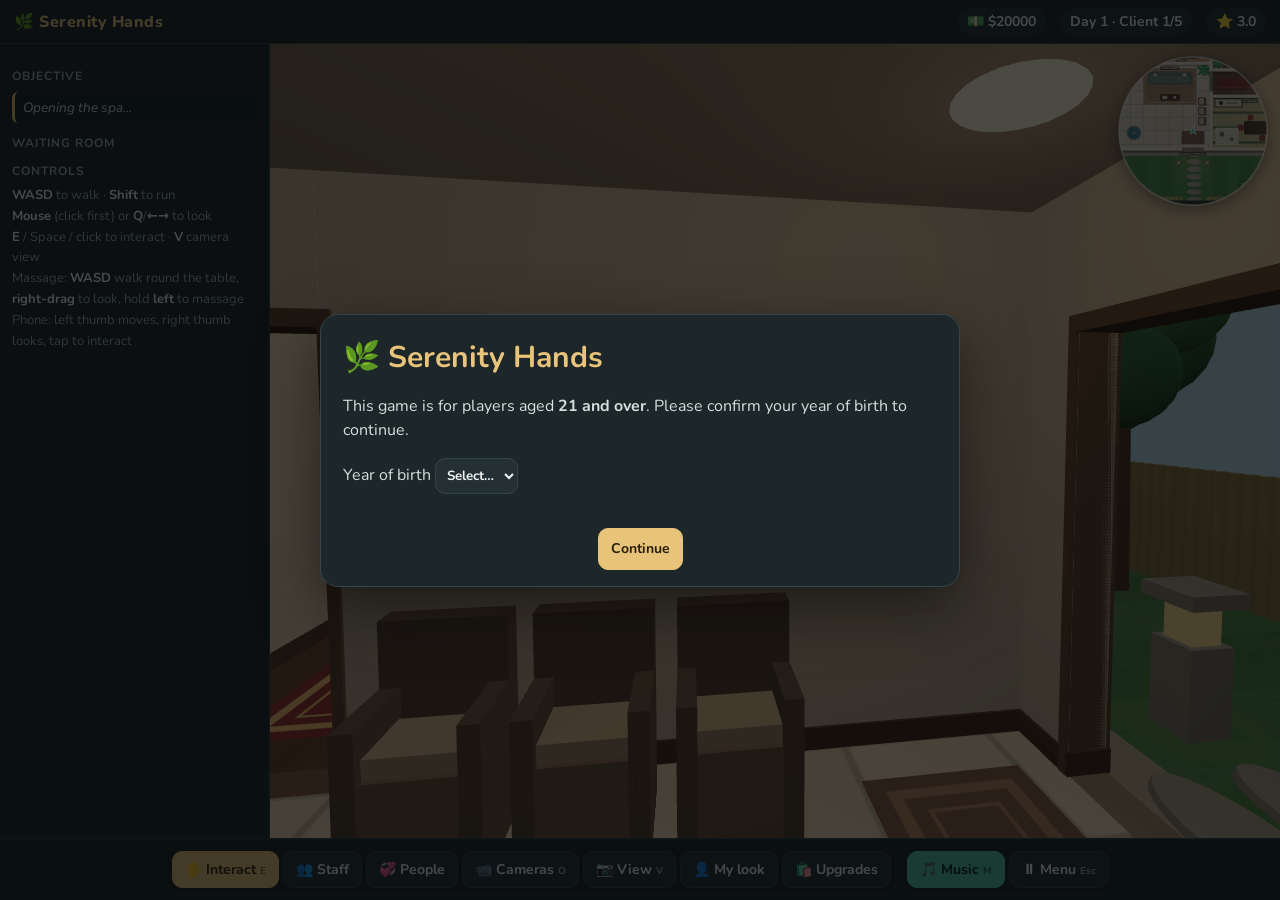
==== index.html @ 294f9d0b "Realistic heights in cm, identities and a realistic randomizer; game people use exact heights, makeu" ====
<!doctype html>
<html lang="en">
<head>
<meta charset="utf-8">
<meta name="viewport" content="width=device-width, initial-scale=1, maximum-scale=1, user-scalable=no">
<title>Serenity Hands</title>
<link rel="preconnect" href="https://fonts.googleapis.com">
<link href="https://fonts.googleapis.com/css2?family=Nunito:wght@400;600;800&display=swap" rel="stylesheet">
<style>
:root{
  color-scheme:dark;
  --bg:#141a1c; --panel:#1d2629; --panel2:#243034; --line:#33444a;
  --text:#eef3f1; --muted:#9fb2ae; --gold:#e8c37a; --teal:#4fc1a6;
  --pink:#f08bb0; --red:#e86a5f; --green:#6fd08c;
}
*{box-sizing:border-box;-webkit-tap-highlight-color:transparent}
html,body{margin:0;height:100%;background:var(--bg);color:var(--text);
  font-family:Nunito,system-ui,-apple-system,Segoe UI,Roboto,sans-serif;overflow:hidden;user-select:none;-webkit-user-select:none}
#app{display:flex;flex-direction:column;height:100%;height:100dvh}
#topbar{display:flex;align-items:center;gap:14px;padding:8px 14px;background:var(--panel);border-bottom:1px solid var(--line);flex-wrap:wrap}
.brand{font-weight:800;color:var(--gold);letter-spacing:.5px;margin-right:auto}
.stat{background:var(--panel2);padding:4px 10px;border-radius:999px;font-weight:700;font-size:14px;white-space:nowrap}
#timeWrap{display:flex;align-items:center;gap:8px;min-width:200px}
#timeBar{flex:1;height:8px;background:#0e1314;border-radius:6px;overflow:hidden;min-width:100px}
#timeFill{height:100%;width:0;background:linear-gradient(90deg,var(--teal),var(--gold));transition:width .2s}
#timeFill.over{background:var(--red)}
#main{flex:1;display:flex;min-height:0}
#side{width:270px;flex-shrink:0;background:var(--panel);border-right:1px solid var(--line);padding:12px;overflow-y:auto}
#portrait{width:100%;max-width:200px;aspect-ratio:1;display:block;margin:0 auto 8px;border-radius:16px;border:2px solid var(--line);background:#222}
.cname{font-size:20px;font-weight:800;text-align:center}
.pron{font-size:13px;color:var(--muted);font-weight:600}
.tags{display:flex;gap:6px;justify-content:center;flex-wrap:wrap;margin:6px 0}
.tag{font-size:12px;padding:2px 8px;border-radius:999px;background:var(--panel2);border:1px solid var(--line)}
.req{font-style:italic;color:#d6e2df;font-size:13.5px;background:#18201f;border-left:3px solid var(--gold);padding:6px 8px;border-radius:6px;margin:8px 0}
h4{margin:12px 0 6px;font-size:12px;letter-spacing:1px;text-transform:uppercase;color:var(--muted)}
.meter{margin:6px 0}
.meter .lbl{display:flex;justify-content:space-between;font-size:13px;font-weight:700}
.bar{height:10px;background:#0e1314;border-radius:6px;overflow:hidden;margin-top:3px}
.bar>div{height:100%;width:0;transition:width .15s}
#relaxFill{background:linear-gradient(90deg,#3aa58a,var(--green))}
#comfortFill{background:linear-gradient(90deg,#c0607f,var(--pink))}
.fz{display:flex;align-items:center;gap:6px;font-size:12.5px;margin:3px 0}
.fz span{width:96px}
.fz .bar{flex:1;margin:0;height:7px}
.fz .bar>div{background:linear-gradient(90deg,var(--red),var(--gold),var(--green))}
.know{font-size:13px;margin:3px 0;display:flex;justify-content:space-between;gap:6px}
.know b{color:var(--gold)}
.know .unk{color:#6e807c}
#stage{flex:1;position:relative;display:flex;align-items:center;justify-content:center;min-width:0;min-height:0;overflow:hidden;background:#0d1112}
#game{display:block;touch-action:none;cursor:none;border-radius:6px}
#toast{position:absolute;left:50%;top:14px;transform:translateX(-50%);background:rgba(15,20,22,.92);border:1px solid var(--line);
  padding:8px 16px;border-radius:18px;font-weight:700;font-size:14px;opacity:0;transition:opacity .25s;pointer-events:none;max-width:92%;text-align:center;z-index:30}
#toast.show{opacity:1}
#toolbar{display:flex;align-items:center;gap:8px;padding:8px 10px;background:var(--panel);border-top:1px solid var(--line);flex-wrap:wrap;justify-content:center}
.grp{display:flex;gap:4px;align-items:center;background:#18201f;padding:4px;border-radius:12px}
.grp .gl{font-size:11px;color:var(--muted);padding:0 6px;text-transform:uppercase;letter-spacing:1px}
button{font-family:inherit;font-weight:700;font-size:14px;color:var(--text);background:var(--panel2);border:1px solid var(--line);
  padding:8px 12px;border-radius:10px;cursor:pointer;transition:background .15s,transform .05s;white-space:nowrap}
button:hover{background:#2e3d42}
button:active{transform:translateY(1px)}
button.on{background:var(--teal);color:#0d1a17;border-color:var(--teal)}
button:disabled{opacity:.4;cursor:not-allowed}
button.primary{background:var(--gold);color:#2a1f08;border-color:var(--gold)}
button.primary:hover{background:#f3d396}
button.danger{background:#5a2a2a;border-color:#7a3a3a}
kbd{font-size:10px;opacity:.6;margin-left:4px;font-family:inherit}
select{font-family:inherit;font-weight:700;background:var(--panel2);color:var(--text);border:1px solid var(--line);border-radius:10px;padding:7px}
#overlay{position:fixed;inset:0;background:rgba(5,8,9,.72);display:none;align-items:center;justify-content:center;z-index:50;padding:16px}
#overlay.show{display:flex}
.modal{background:var(--panel);border:1px solid var(--line);border-radius:18px;padding:22px 22px 0;max-width:640px;width:100%;max-height:92vh;max-height:92dvh;overflow-y:auto;overscroll-behavior:contain;-webkit-overflow-scrolling:touch;box-shadow:0 20px 60px rgba(0,0,0,.5)}
.modal .btns{position:sticky;bottom:0;background:linear-gradient(transparent,var(--panel) 14px);padding:18px 0 16px;margin-top:6px;z-index:2}
.modal h1{margin:0 0 6px;color:var(--gold);font-size:30px}
.modal h2{margin:0 0 10px;color:var(--gold)}
.modal p{color:#d3dfdc;line-height:1.5}
.btns{display:flex;gap:10px;flex-wrap:wrap;margin-top:16px;justify-content:center}
.btns button{min-height:42px}
.intro{display:flex;gap:16px;align-items:center;flex-wrap:wrap}
.intro canvas{width:150px;height:150px;border-radius:14px;border:2px solid var(--line)}
.stars{font-size:34px;color:var(--gold);letter-spacing:2px;text-align:center}
.rows{margin:10px 0}
.row{display:flex;justify-content:space-between;padding:5px 0;border-bottom:1px dashed var(--line)}
.row.total{font-weight:800;font-size:18px;border:none;color:var(--gold)}
.shop{display:grid;grid-template-columns:repeat(auto-fill,minmax(250px,1fr));gap:10px;margin-top:10px}
.item{background:var(--panel2);border:1px solid var(--line);border-radius:12px;padding:10px;display:flex;flex-direction:column;gap:6px}
.item .t{font-weight:800}
.item .d{font-size:13px;color:var(--muted);flex:1}
.help li{margin:4px 0;color:#d3dfdc}
.stw{white-space:nowrap}.st{color:#4a5a5e}.st.full{color:var(--gold)}
.st.half{background:linear-gradient(90deg,var(--gold) 50%,#4a5a5e 50%);-webkit-background-clip:text;background-clip:text;color:transparent}
body.world .sessOnly,body.world #sessPanel,body.world #timeWrap{display:none!important}
body:not(.world) #worldPanel,body:not(.world) #worldTools{display:none!important}
.ctl{font-size:13px;color:var(--muted);line-height:1.6}.ctl b{color:var(--text)}
.qi{display:flex;align-items:center;gap:8px;font-size:13px;margin:5px 0}
.qi .dot{width:10px;height:10px;border-radius:50%;flex-shrink:0}
.qi .bar{flex:1;height:6px;margin:0}.qi .bar>div{background:linear-gradient(90deg,var(--red),var(--gold),var(--green))}
#fade{position:fixed;inset:0;background:#000;opacity:0;pointer-events:none;transition:opacity .35s;z-index:40}
#fade.on{opacity:1}
#w3d{position:absolute;inset:0;display:none;touch-action:none;cursor:crosshair}
body.world.fp3d #w3d{display:block} body.world.fp3d #game{display:none}
#hud3d{position:absolute;inset:0;pointer-events:none;display:none} body.world.fp3d #hud3d{display:block}
#prompt3d{position:absolute;left:50%;bottom:14%;transform:translateX(-50%);background:rgba(12,16,18,.86);border:1.5px solid var(--gold);padding:9px 18px;border-radius:22px;font-weight:800;font-size:15px;max-width:90%;text-align:center}
.k{background:var(--gold);color:#2a1f08;border-radius:6px;padding:1px 7px;font-size:12px;opacity:1;margin:0 4px 0 0}
#cross{position:absolute;left:50%;top:50%;width:6px;height:6px;margin:-3px;border-radius:50%;background:rgba(255,255,255,.85);box-shadow:0 0 0 1.5px rgba(0,0,0,.45)}
#minimap{position:absolute;right:12px;top:12px;width:150px;height:150px;border-radius:50%;box-shadow:0 4px 16px rgba(0,0,0,.4)}
#lookHint{position:absolute;left:50%;bottom:4%;transform:translateX(-50%);background:rgba(12,16,18,.75);padding:6px 14px;border-radius:999px;font-size:13px;white-space:nowrap}
#joy{position:absolute;width:110px;height:110px;border-radius:50%;background:rgba(255,255,255,.12);border:2px solid rgba(255,255,255,.35)}
#joyKnob{position:absolute;left:33px;top:33px;width:40px;height:40px;border-radius:50%;background:rgba(255,255,255,.6)}
.fbar{height:8px;border-radius:6px;background:linear-gradient(90deg,var(--red),#6b6b6b 50%,var(--green));position:relative;margin-top:6px}
#feelMark{position:absolute;top:-4px;width:5px;height:16px;background:#fff;border-radius:3px;left:50%;margin-left:-2px;transition:left .2s;box-shadow:0 0 0 1px rgba(0,0,0,.4)}
#feelTxt{font-size:13px;line-height:1.4;min-height:36px}
@media (max-width:820px){#minimap{width:104px;height:104px}#lookHint{display:none}}
#camsUI{position:absolute;inset:0;z-index:5}
#camTop{position:absolute;left:0;right:0;top:0;height:44px;display:flex;align-items:center;gap:10px;padding:0 10px;background:#0b0f10;border-bottom:1px solid var(--line)}
#camTop b{color:var(--gold);white-space:nowrap}
#camStatus{position:absolute;left:0;right:0;bottom:0;height:46px;background:#0b0f10;border-top:1px solid var(--line);padding:5px 10px;font-size:12px;line-height:1.35;color:#cfe0dc;overflow:auto}
.camTile{position:absolute;border:1px solid rgba(255,255,255,.18);border-radius:4px;cursor:zoom-in;overflow:hidden}
.camLbl{position:absolute;left:6px;top:5px;font:700 11px/1 monospace;color:#fff;background:rgba(0,0,0,.55);padding:3px 6px;border-radius:4px;letter-spacing:.5px}
.camLbl::first-letter{color:#ff4d4d}
.camInc{position:absolute;left:6px;right:6px;bottom:6px;display:flex;flex-direction:column;gap:4px}
.incident{background:rgba(90,24,24,.9);border:1px solid #c44;border-radius:8px;padding:6px 8px;font-size:12.5px;cursor:default}
.incBtns{display:flex;gap:5px;margin-top:5px;flex-wrap:wrap}.incBtns button{padding:5px 9px;font-size:12px}
body.cams #hud3d{display:none!important}
#evStat:empty{display:none}
#dlg{position:absolute;left:50%;bottom:14px;transform:translateX(-50%);width:min(780px,94%);background:rgba(14,16,24,.92);border:1.5px solid #ff8fb8;border-radius:16px;padding:12px 16px 14px;z-index:7;box-shadow:0 10px 30px rgba(0,0,0,.45)}
#dlg .dn{font-weight:800;color:#ff8fb8;font-size:13px;letter-spacing:.5px}
#dlg .dt{font-size:16px;line-height:1.45;margin:4px 0 10px;color:#f4f0f6}
#dlg .dc{display:flex;flex-wrap:wrap;gap:8px}#dlg .dc button{flex:1 1 220px;text-align:left;white-space:normal;min-height:42px}
body.cams #dlg{display:none}
@media (max-width:820px){#dlg{bottom:8px;padding:9px 11px 10px}#dlg .dt{font-size:14px;margin:3px 0 7px}#dlg .dc button{flex:1 1 100%;font-size:13px;padding:7px 9px}}
#bDefend{display:none}body.robbery #bDefend{display:inline-block;animation:pulse 1s infinite}
@keyframes pulse{50%{box-shadow:0 0 0 4px rgba(232,106,95,.5)}}
body.m3d #w3d{display:block} body.m3d #game{display:none} body.m3d #hud3d{display:block}
body.m3d #minimap,body.m3d #prompt3d,body.m3d #lookHint,body.m3d #cross{display:none!important}
#tag3d{position:absolute;background:rgba(12,16,18,.86);color:#eaf3f0;font-weight:700;font-size:13px;padding:4px 9px;border-radius:8px;white-space:nowrap;pointer-events:none}
#bub3d{position:absolute;left:16px;top:14px;max-width:min(420px,62%);background:#fffdf8;color:#2b2b33;border-radius:14px;padding:9px 14px;font-weight:600;box-shadow:0 4px 14px rgba(0,0,0,.3)}
#bub3d b{display:block;font-size:12px;color:#a07a3a}
#th3d{position:absolute;left:16px;top:92px;max-width:min(380px,60%);background:rgba(255,250,255,.95);color:#5a4470;border:1.5px solid rgba(120,90,150,.5);border-radius:22px;padding:7px 16px;font-style:italic;font-weight:600}
#emo3d{position:absolute;right:18px;top:14px;width:64px;height:64px}
.quote{font-style:italic;text-align:center;color:#d6e2df;margin:8px 0}
@media (max-width:820px){
  #main{flex-direction:column}
  #side{width:100%;max-height:132px;display:block;border-right:none;border-bottom:1px solid var(--line);padding:6px 10px;overflow-y:auto}
  #portrait{display:none}
  .meter{margin:2px 0;float:left;width:calc(50% - 4px)}.meter+.meter{margin-left:8px}#feelBox{clear:both}.meter .lbl{font-size:12px}.bar{height:7px}
  #side{max-height:none}
  #sessPanel .cname{font-size:15px;display:inline}#sessPanel .tags{display:inline-flex;margin:0 0 0 6px;vertical-align:middle}.tag{font-size:11px;padding:1px 6px}
  #cReq{display:-webkit-box;-webkit-line-clamp:1;-webkit-box-orient:vertical;overflow:hidden;margin:3px 0;padding:3px 8px;max-height:1.9em}
  #feelTxt{min-height:0;font-size:12.5px;line-height:1.3}.fbar{margin-top:3px;height:6px}
  .cname{text-align:left;font-size:16px}.tags{justify-content:flex-start}
  #side h4,#focusList,#knowList,#queueList,.ctl{display:none}
  #worldPanel{grid-column:1/-1}
  .req{margin:2px 0;font-size:12px}
  button{padding:7px 9px;font-size:13px;min-height:38px} kbd{display:none}
  .brand{display:none}
  #toolbar{flex-wrap:wrap;justify-content:center;gap:5px;padding:6px 6px calc(6px + env(safe-area-inset-bottom))}
  #toolbar .grp{padding:3px;gap:3px;flex-wrap:wrap;justify-content:center}.grp .gl{display:none}
  #toolbar button{padding:6px 8px;font-size:12.5px;min-height:38px}
  #topbar{gap:6px;padding:6px 8px}.stat{font-size:12.5px;padding:3px 8px}
  .modal{padding:16px 14px 0}
}
@media (max-height:520px){#side{width:200px;max-height:none;display:block;padding:8px;overflow-y:auto}#cReq{display:-webkit-box;-webkit-line-clamp:2;-webkit-box-orient:vertical;overflow:hidden}.meter{width:100%;margin:2px 0;float:none}.meter+.meter{margin-left:0}#cReq{max-height:3.4em}#feelTxt{min-height:0;font-size:12px}#sessPanel .tags{display:flex}#sessPanel .cname{display:block}#main{flex-direction:row}#portrait{display:none}#side h4,#focusList,#knowList,#queueList,.ctl,.brand,kbd,.grp .gl{display:none}
  #toolbar{gap:4px;padding:4px 6px}#toolbar .grp{padding:2px;gap:2px}#toolbar button{padding:5px 8px;font-size:12px;min-height:34px}#topbar{padding:4px 8px}.stat{font-size:12px;padding:2px 8px}
  .modal{max-height:96dvh;padding:12px 14px 0}.intro canvas{width:96px;height:96px}}
@media (pointer:coarse){kbd{display:none}}
#fabUse{position:absolute;right:14px;bottom:16px;width:76px;height:76px;border-radius:50%;font-size:15px;pointer-events:auto;display:none;box-shadow:0 6px 18px rgba(0,0,0,.45);line-height:1.1;padding:0}
body.touch.world.fp3d:not(.cams) #fabUse{display:block}
body.touch #lookHint{display:none!important}
</style>
</head>
<body class="world">
<script>
// Show start-up errors on screen instead of failing silently.
window.addEventListener('error', function (e) {
  var d = document.getElementById('bootErr');
  if (!d) { d = document.createElement('div'); d.id = 'bootErr'; d.style.cssText = 'position:fixed;left:12px;right:12px;bottom:12px;z-index:99;background:#5a2a2a;color:#fff;padding:10px 14px;border-radius:10px;font:13px/1.4 sans-serif'; document.body.appendChild(d); }
  d.textContent = 'Something went wrong: ' + (e.message || e) + ' — try reloading the page.';
});
</script>
<div id="app">
  <div id="topbar">
    <div class="brand">🌿 Serenity Hands</div>
    <div class="stat" id="moneyStat">💵 $0</div>
    <div class="stat" id="dayStat">Day 1 · Client 1/5</div>
    <div class="stat" id="repStat">⭐ 3.0</div>
    <div class="stat" id="evStat"></div>
    <div id="timeWrap"><span class="stat" id="timeTxt">0 / 60 min</span><div id="timeBar"><div id="timeFill"></div></div></div>
  </div>
  <div id="main">
    <aside id="side">
      <div id="worldPanel">
        <h4>Objective</h4>
        <div class="req" id="objective">Opening the spa…</div>
        <h4>Waiting room</h4>
        <div id="queueList"></div>
        <h4>Controls</h4>
        <div class="ctl"><b>WASD</b> to walk · <b>Shift</b> to run<br><b>Mouse</b> (click first) or <b>Q</b>/<b>←→</b> to look<br><b>E</b> / Space / click to interact · <b>V</b> camera view<br>Massage: <b>WASD</b> walk round the table, <b>right-drag</b> to look, hold <b>left</b> to massage<br>Phone: left thumb moves, right thumb looks, tap to interact</div>
      </div>
      <div id="sessPanel">
      <canvas id="portrait" width="320" height="320"></canvas>
      <div class="cname"><span id="cName">—</span> <span class="pron" id="cPron"></span></div>
      <div class="tags" id="cTags"></div>
      <div class="req" id="cReq">Loading…</div>
      <div class="meter"><div class="lbl"><span>😌 Relaxation</span><span id="relaxPct">0%</span></div><div class="bar"><div id="relaxFill"></div></div></div>
      <div class="meter"><div class="lbl"><span>💗 Comfort</span><span id="comfortPct">0%</span></div><div class="bar"><div id="comfortFill"></div></div></div>
      <h4>What they feel</h4>
      <div id="feelBox"><div id="feelTxt">Touch them to find out how it feels.</div><div class="fbar"><div id="feelMark"></div></div></div>
      <h4>Focus areas</h4>
      <div id="focusList"></div>
      <h4>What you know</h4>
      <div id="knowList"></div>
      </div>
    </aside>
    <div id="stage"><canvas id="game"></canvas><div id="hud3d"><div id="prompt3d" hidden></div><button id="fabUse" class="primary">✋<br>Use</button><div id="cross"></div><canvas id="minimap" width="300" height="300"></canvas><div id="lookHint" hidden>Click to look around · WASD to walk · Shift to run · E to interact · Esc frees the mouse</div><div id="joy" hidden><div id="joyKnob"></div></div><div id="tag3d" hidden></div><div id="bub3d" hidden></div><div id="th3d" hidden></div><canvas id="emo3d" width="64" height="64" hidden></canvas></div><div id="dlg" hidden><div class="dn"></div><div class="dt"></div><div class="dc"></div></div><div id="camsUI" hidden><div id="camTiles"></div><div id="camTop"><b>📹 Security cameras</b><span style="flex:1"></span><button id="camBack">✕ Leave office</button></div><div id="camStatus"></div></div><div id="toast"></div></div>
  </div>
  <div id="toolbar">
    <div class="grp" id="worldTools"><button id="bInteract" class="primary">✋ Interact<kbd>E</kbd></button><button id="bStaff">👥 Staff</button><button id="bPeople">💞 People</button><button id="bCams">📹 Cameras<kbd>O</kbd></button><button id="bDefend" class="danger">🛡️ Defend<kbd>F</kbd></button><button id="bView">📷 View<kbd>V</kbd></button><button id="bMe">👤 My look</button><button id="bShopW">🛍️ Upgrades</button></div>
    <div class="grp sessOnly"><span class="gl">Tool</span>
      <button id="tHands" class="on">✋ Hands<kbd>Z</kbd></button>
      <button id="tOil">💧 Oil<kbd>X</kbd></button>
      <select id="scentSel" title="Oil scent"></select>
      <button id="tStone">🪨 Hot Stones<kbd>R</kbd></button>
      <button id="tAdjust">🤲 Reposition<kbd>G</kbd></button>
    </div>
    <button id="bTurn" class="sessOnly">🔄 Turn over<kbd>F</kbd></button>
    <div class="grp sessOnly"><span class="gl">Pressure</span>
      <button id="p1">Light<kbd>1</kbd></button>
      <button id="p2" class="on">Medium<kbd>2</kbd></button>
      <button id="p3">Firm<kbd>3</kbd></button>
    </div>
    <div class="grp">
      <button id="bHeat" class="sessOnly">🔥 Tension view<kbd>T</kbd></button>
      <button id="bTalk" class="sessOnly">💬 Talk<kbd>C</kbd></button>
      <button id="bMusic">🎵 Music<kbd>M</kbd></button>
      <button id="bPause">⏸ Menu<kbd>Esc</kbd></button>
    </div>
    <button id="bEnd" class="primary sessOnly">✔ End Session<kbd>Enter</kbd></button>
  </div>
</div>
<div id="overlay"><div class="modal" id="modal"></div></div>
<div id="fade"></div>
<noscript><div style="position:fixed;inset:0;display:flex;align-items:center;justify-content:center;background:#141a1c;color:#eef3f1;font:18px sans-serif;padding:24px;text-align:center">Serenity Hands needs JavaScript. Open this file in Chrome, Edge, Firefox or Safari.</div></noscript>

<script src="body-studio/lib/three.min.js"></script>
<!-- Body Studio: realistic people (MakeHuman CC0 bodies) -->
<script src="body-studio/assets/body-data.js"></script>
<script src="body-studio/js/params.js"></script>
<script src="body-studio/js/core.js"></script>
<script src="body-studio/js/human.js"></script>
<script src="body-studio/js/app.js"></script>
<script src="body-studio/js/skin.js"></script>
<script src="body-studio/js/hair.js"></script>
<script src="body-studio/js/fabric.js"></script>
<script src="body-studio/js/clothing.js"></script>
<script src="body-studio/js/game-bridge.js"></script>
<script>
'use strict';
/* =========================================================
   Serenity Hands — a 2D first-person massage therapist sim
   ========================================================= */

// ---------- Utilities ----------
const W = 1280, H = 720, CY = 380;
const $ = id => document.getElementById(id);
const rand = (a, b) => a + Math.random() * (b - a);
const randi = (a, b) => Math.floor(rand(a, b + 1));
const pick = a => a[Math.floor(Math.random() * a.length)];
const clamp = (v, a, b) => Math.max(a, Math.min(b, v));
const lerp = (a, b, t) => a + (b - a) * t;
const dist = (ax, ay, bx, by) => Math.hypot(ax - bx, ay - by);
function weighted(obj) { // {key: weight}
  const entries = Object.entries(obj); let t = 0;
  for (const [, w] of entries) t += w;
  let r = Math.random() * t;
  for (const [k, w] of entries) { r -= w; if (r <= 0) return k; }
  return entries[0][0];
}
function hexToRgb(h) { const n = parseInt(h.slice(1), 16); return [n >> 16 & 255, n >> 8 & 255, n & 255]; }
function shade(hex, amt) { // amt -1..1
  const [r, g, b] = hexToRgb(hex);
  const f = c => clamp(Math.round(amt < 0 ? c * (1 + amt) : c + (255 - c) * amt), 0, 255);
  return '#' + [f(r), f(g), f(b)].map(v => v.toString(16).padStart(2, '0')).join('');
}
function rgba(hex, a) { const [r, g, b] = hexToRgb(hex); return `rgba(${r},${g},${b},${a})`; }
function rr(g, x, y, w, h, r) { g.beginPath(); g.roundRect ? g.roundRect(x, y, w, h, r) : g.rect(x, y, w, h); }
function hash1(n) { const x = Math.sin(n * 127.1 + 311.7) * 43758.5453; return x - Math.floor(x); }
function blinkAmt(t, seed) {
  const P = 2.7, q = t + seed * 3, k = Math.floor(q / P), u = q - k * P, at = 0.25 + hash1(k + seed) * 2.0;
  const b = d => d >= 0 && d < 0.14 ? Math.sin(d / 0.14 * Math.PI) : 0;
  return Math.max(b(u - at), hash1(k * 3.1 + seed) < 0.18 ? b(u - at - 0.27) : 0);
}
function saccade(t, seed) { return (hash1(Math.floor(t * 0.75 + seed)) - 0.5) * 0.8; }
function esc(s) { return String(s).replace(/[&<>"]/g, c => ({ '&': '&amp;', '<': '&lt;', '>': '&gt;', '"': '&quot;' }[c])); }

// ---------- Save data ----------
const SAVE_KEY = 'serenityHands_v1';
const DEFAULT_SAVE = () => ({ got20k: true, money: 20000, day: 1, clientNo: 0, ratings: [], owned: {}, music: true,
  stats: { clients: 0, earned: 0, fiveStars: 0, knots: 0 }, dayLog: [], todayTotal: 5, staff: [], cands: null, candDay: 0, people: {}, gifts: {}, lastDateDay: 0 });
let S = DEFAULT_SAVE();
function hasSave() { try { return !!localStorage.getItem(SAVE_KEY); } catch (e) { return false; } }
function loadGame() {
  try { const d = JSON.parse(localStorage.getItem(SAVE_KEY)); if (d && typeof d.money === 'number') { S = Object.assign(DEFAULT_SAVE(), d); return true; } } catch (e) {}
  return false;
}
function saveGame() { try { localStorage.setItem(SAVE_KEY, JSON.stringify(S)); } catch (e) {} }
function rep() { if (!S.ratings.length) return 3; const r = S.ratings.slice(-20); return r.reduce((a, b) => a + b, 0) / r.length; }
function clientsToday() { const r = rep(); return Math.min(S.owned.ads ? 14 : 12, 5 + (S.owned.ads ? 2 : 0) + (r >= 3.6 ? 1 : 0) + (r >= 4.4 ? 1 : 0) + (S.owned.decor ? 1 : 0) + (S.owned.sign ? 1 : 0) + Math.min(2, (S.staff || []).filter(s => s.role === 'therapist').length)); }
function todayTotal() { return S.todayTotal || clientsToday(); }
function dailyRent() { return Math.min(90, 40 + 5 * Math.floor((S.day - 1) / 3)); }

// ---------- Game data ----------
const SHOP = [
  { id: 'lavender', name: '💜 Lavender Oil', price: 60, desc: 'A calming floral scent. Some clients adore it.' },
  { id: 'citrus', name: '🍊 Sweet Orange Oil', price: 70, desc: 'Bright and uplifting. A favorite of energetic clients.' },
  { id: 'eucalyptus', name: '🌿 Eucalyptus Oil', price: 80, desc: 'Cooling and fresh. Athletes love it.' },
  { id: 'stones', name: '🪨 Hot Stone Set', price: 150, desc: 'Unlocks Hot Stones: place them on the back/shoulders to melt tension passively.' },
  { id: 'speakers', name: '🎶 Ambient Speakers', price: 140, desc: 'Music now actively builds comfort during sessions.' },
  { id: 'table', name: '🛏️ Memory-Foam Table', price: 220, desc: '+12 starting comfort for every client.' },
  { id: 'decor', name: '🏮 Zen Room Decor', price: 300, desc: 'Lanterns, plants & bamboo. +15% session prices and +1 client per day.' },
  { id: 'cert', name: '🎓 Advanced Certification', price: 600, desc: 'Your hands work 25% more effectively. +20% session prices.' },
  { id: 'diffuser', name: '🌫️ Aroma Diffusers', price: 160, desc: 'Soft scented mist in every room. +5 starting comfort.' },
  { id: 'coffee', name: '☕ Coffee & Tea Bar', price: 180, desc: 'Free drinks in the lobby. Waiting clients are 25% more patient.' },
  { id: 'tv', name: '📺 Lobby TV', price: 220, desc: 'A nature channel above the sofa. Waiting clients are 20% more patient.' },
  { id: 'robes', name: '🥋 Luxury Robes & Slippers', price: 250, desc: 'Plush robes for every client. +15% tips.' },
  { id: 'sign', name: '💡 Neon Storefront Sign', price: 350, desc: 'Draws people in off the street. +1 client per day.' },
  { id: 'aquarium', name: '🐠 Lobby Aquarium', price: 400, desc: 'Tropical fish to watch while waiting. +10% patience.' },
  { id: 'room3', name: '🚪 Treatment Room 3', price: 900, desc: 'Another table in the suite: room for one more therapist.' },
  { id: 'room4', name: '🚪 Treatment Room 4', price: 1500, desc: 'Opens the south-west suite table: room for one more therapist.' },
  { id: 'room5', name: '🚪 Treatment Room 5', price: 2200, desc: 'Opens the south-east suite table: room for one more therapist.' },
  { id: 'room6', name: '🚪 Treatment Room 6', price: 3000, desc: 'A second table in the big treatment room: room for one more therapist.' },
  { id: 'gold', name: '✨ VIP Gold Package', price: 1200, desc: 'Gold accents and a VIP menu. +25% session prices.' },
  { id: 'spray', name: '🌶️ Pepper Spray', price: 150, desc: 'Self-defense against robbers. Short range (about 2 m), works 80% of the time.' },
  { id: 'baton', name: '🦯 Security Baton', price: 300, desc: 'Self-defense against robbers. You have to be right next to them; works 90% of the time.' },
  { id: 'taser', name: '⚡ Taser', price: 600, desc: 'Stops a robber from about 4.5 m away, 95% of the time.' },
  { id: 'alarm', name: '🔔 Silent Alarm', price: 400, desc: 'Police arrive mid-robbery and arrest the robber before they get away.' },
  { id: 'guard', name: '🛡️ Security Guard', price: 800, desc: 'A guard watches the entrance and stops 85% of robbers at the door. $60/day wage.' },
  { id: 'steam', name: '🧖 Steam Room', price: 700, desc: 'Clients steam before their massage. +5 starting comfort.' },
  { id: 'products', name: '🧴 Retail Product Shelf', price: 500, desc: 'Clients buy oils and lotions at check-in: +$8–25 per client.' },
  { id: 'ads', name: '📣 Social Media Ads', price: 450, desc: '+2 clients per day (daily maximum rises to 14).' },
  { id: 'member', name: '💳 Membership Program', price: 800, desc: 'Regulars come back more often, and +5% tips.' },
  { id: 'sound', name: '🎵 Pro Sound System', price: 350, desc: 'Better music in every room: your massages work 6% better.' },
];
const SCENTS = { unscented: 'Unscented', lavender: 'Lavender', citrus: 'Sweet Orange', eucalyptus: 'Eucalyptus' };
const SCENT_COLOR = { unscented: '#e9d9a8', lavender: '#b79be6', citrus: '#f2a65a', eucalyptus: '#86c9a3' };

const SKINS = ['#fde6d4', '#f8d5bd', '#f0c3a2', '#e3ab86', '#cf9168', '#b0734c', '#8f5a3a', '#6e432a'];
const HAIRS = { black: '#26252d', brown: '#4d3222', chestnut: '#7b4a2b', blonde: '#e9c96f', pink: '#f3a3c4', silver: '#cfd3dc',
  blue: '#5a7fd8', red: '#b8433a', purple: '#8d6bd4', teal: '#3db3a1', white: '#f1efe9' };
const EYES = ['#5a3a22', '#2f6fb5', '#3a9a6a', '#8a4fc0', '#c0473f', '#c99a2e', '#4a4a58', '#2aa3b0'];

const IDS = {
  woman:      { label: 'Woman', w: 40, pron: ['she/her'], subj: 'she',
    names: ['Sakura','Mia','Elena','Aiko','Chloe','Priya','Yuna','Sofia','Hana','Isabella','Rin','Amara','Leila','Nora','Mei','Zoe','Camila','Fatima','Ingrid','Mio','Valentina','Aaliyah','Emi','Grace'],
    hair: { long: 5, ponytail: 3, bob: 2, buns: 2, twintails: 1, short: 1 }, sw: [76, 88], ww: [48, 60], hw: [70, 86] },
  transwoman: { label: 'Trans woman', w: 13, pron: ['she/her'], subj: 'she',
    names: ['Luna','Aria','Jade','Kira','Vivian','Seraphina','Nova','Rei','Ivy','Mira','Celeste','Ophelia','Natsuki','Lyra'],
    hair: { long: 5, ponytail: 2, bob: 2, buns: 1, twintails: 1 }, sw: [80, 96], ww: [52, 64], hw: [66, 80] },
  femboy:     { label: 'Femboy', w: 16, pron: ['he/him', 'he/they'], subj: 'he',
    names: ['Felix','Ren','Kai','Asher','Nico','Yuki','Haru','Theo','Sora','Milo','Ezra','Aoi','Riku','Jules'],
    hair: { bob: 4, short: 3, ponytail: 2, long: 2, twintails: 1 }, sw: [74, 86], ww: [50, 60], hw: [62, 74] },
  transman:   { label: 'Trans man', w: 7, pron: ['he/him'], subj: 'he',
    names: ['Elliot','Rowan','Jasper','Silas','Kaito','Noah','Finn','Leo','Hiro'],
    hair: { short: 6, bob: 1, undercut: 3 }, sw: [82, 94], ww: [56, 68], hw: [64, 76] },
  man:        { label: 'Man', w: 10, pron: ['he/him'], subj: 'he',
    names: ['Daichi','Marcus','Kenji','Diego','Owen','Takeshi','Liam','Andre','Jun','Malik','Ivan','Sebastian'],
    hair: { short: 6, undercut: 3, ponytail: 1 }, sw: [90, 104], ww: [62, 76], hw: [64, 76] },
  nonbinary:  { label: 'Non-binary', w: 8, pron: ['they/them'], subj: 'they',
    names: ['Sky','River','Ash','Quinn','Rory','Sasha','Robin','Akira','Kit','Phoenix','Remy','Sage'],
    hair: { bob: 3, short: 3, undercut: 2, long: 2, buns: 1 }, sw: [76, 96], ww: [52, 68], hw: [62, 80] },
  genderfluid:{ label: 'Genderfluid', w: 6, pron: ['she/they', 'he/they'], subj: 'they',
    names: ['Alex','Jordan','Nao','Charlie','Max','Hikaru','Emery','Avery'],
    hair: { long: 2, bob: 2, twintails: 1, short: 2, ponytail: 2 }, sw: [76, 94], ww: [50, 66], hw: [64, 80] },
};

const ZONES = ['head','neck','shoulderT','shoulderB','upperBack','lowerBack','armT','armB','handT','handB','calfT','calfB','footT','footB'];
const ZLABEL = { head: 'Scalp', neck: 'Neck', shoulderT: 'Left shoulder', shoulderB: 'Right shoulder', upperBack: 'Upper back',
  lowerBack: 'Lower back', armT: 'Left arm', armB: 'Right arm', handT: 'Left hand', handB: 'Right hand',
  calfT: 'Left calf', calfB: 'Right calf', footT: 'Left foot', footB: 'Right foot' };
const NEEDS_OIL = new Set(['shoulderT','shoulderB','upperBack','lowerBack','armT','armB','calfT','calfB']);
const STONE_OK = new Set(['shoulderT','shoulderB','upperBack','lowerBack']);

const REQUESTS = [
  { text: "Desk job. My neck and shoulders are basically concrete.", focus: ['neck','shoulderT','shoulderB'], service: 'Deep Tissue', pref: 3 },
  { text: "My lower back has ached ever since I moved apartments.", focus: ['lowerBack','upperBack'], service: 'Therapeutic', pref: 2 },
  { text: "Leg day destroyed me. Please save my calves.", focus: ['calfT','calfB'], service: 'Sports', pref: 3 },
  { text: "I'm on my feet all day at the café. Feet and calves, please!", focus: ['footT','footB','calfT','calfB'], service: 'Reflexology', pref: 2 },
  { text: "I just want to melt. Full back, nice and slow.", focus: ['upperBack','lowerBack'], service: 'Swedish', pref: 1 },
  { text: "Exam season headaches… could you focus on my scalp and neck?", focus: ['head','neck'], service: 'Relaxation', pref: 1 },
  { text: "Gaming marathon. My forearms and hands hate me.", focus: ['armT','armB','handT','handB'], service: 'Therapeutic', pref: 2 },
  { text: "Went bouldering yesterday. Shoulders and upper back are fried.", focus: ['shoulderT','shoulderB','upperBack'], service: 'Sports', pref: 3 },
  { text: "Dance rehearsals all week. My legs and feet are done.", focus: ['calfT','calfB','footT','footB'], service: 'Sports', pref: 2 },
  { text: "Twelve-hour flight. Everything is stiff, especially my back.", focus: ['upperBack','lowerBack','neck'], service: 'Swedish', pref: 2 },
  { text: "I draw comics all day — my right arm and shoulder are aching.", focus: ['armB','handB','shoulderB'], service: 'Therapeutic', pref: 2 },
  { text: "Stressful week at work. I just want to feel human again.", focus: ['neck','upperBack','head'], service: 'Relaxation', pref: 1 },
];
const STONE_REQUEST = { text: "I booked the hot stone treatment — I've heard it's amazing!", focus: ['upperBack','lowerBack','shoulderT','shoulderB'], service: 'Hot Stone', pref: 2 };

const LINES = {
  greet: ["Hi! I'm all yours. Be gentle… or don't.", "Hello~ I've been looking forward to this all week.", "Hey there. Ready when you are.", "Hi! Sorry, I'm a little tense today.", "Okay, I'm comfy. Let's do this."],
  good: ["Mmm… that's nice.", "Oh wow… right there.", "I can feel it letting go…", "You have magic hands.", "This is exactly what I needed.", "Mmmhm…", "Ahh… so good."],
  zone: { head: "Scalp massages should be illegal, that's so good…", neck: "My neck is thanking you right now.", footT: "My feet… pure bliss.", footB: "My feet… pure bliss.",
    lowerBack: "Oh, my lower back needed that.", handT: "Ooh, I never knew hands could feel this good.", handB: "Ooh, I never knew hands could feel this good.",
    calfT: "Ahh, my poor calves…", calfB: "Ahh, my poor calves…", upperBack: "That's the spot… mmm." },
  knot: ["Oh! That knot just… melted.", "Ahh—yes, that one's been bugging me for weeks!", "Whoa… I felt that release.", "How did you find that? Amazing."],
  hard: p => [`Ow—a little lighter? ${p} pressure is my sweet spot.`, `Ouch… could you ease up? ${p} feels best.`],
  soft: p => [`You can press harder, I don't mind. ${p} is fine!`, `Feel free to go ${p.toLowerCase()}er—I can take it.`],
  dry: ["Could you use a little oil? It's a bit draggy.", "Ah, my skin's dry—some oil would help."],
  tickle: ["Pfft—haha! Sorry! My feet are ticklish!", "Hehe—stop—ticklish! Maybe firmer?"],
  hairOil: ["Ah—not in my hair, please! I just washed it.", "Eep, oil in the hair… not my favorite."],
  idle: ["…Everything okay back there?", "Hm? Are you still there?"],
  stone: ["Ooh, warm…", "Oh, that heat is lovely.", "Mmm, the stones are so cozy."],
  over: ["I think we're running a bit over time…", "Ah, I should probably get going soon."],
  quiet: ["Mm… I'd rather just relax quietly, if that's okay.", "Sorry, I'm not much of a talker."],
  small: ["Ha, yeah, the weather's been wild lately.", "I've been binge-watching this anime, it's so good.", "Work's been busy, but I'm hanging in there.", "This place smells amazing, by the way.", "I adopted a cat last month! She's a menace.", "I'm learning to cook. Mostly burning things."],
};
const PNAME = ['', 'Light', 'Medium', 'Firm'];

// ---------- Client generation ----------
function makeClient() {
  const idKey = weighted(Object.fromEntries(Object.entries(IDS).map(([k, v]) => [k, v.w])));
  const id = IDS[idKey];
  const masc = idKey === 'man' || idKey === 'transman';
  let req = S.owned.stones && Math.random() < 0.22 ? STONE_REQUEST : pick(REQUESTS);
  const duration = pick([30, 60, 60, 60, 90]);
  const skin = pick(SKINS);
  const hairKey = Math.random() < 0.55 ? pick(['black', 'brown', 'chestnut', 'blonde']) : pick(Object.keys(HAIRS));
  const soft = masc ? rand(0, 0.5) : rand(0.15, 0.85); // subcutaneous soft-tissue slider
  const sw = rand(...id.sw), ww = Math.min(rand(...id.ww) + soft * 5, sw - 16), hw = Math.min(88, rand(...id.hw) + soft * 3);
  const body = {
    sw, ww, hw, soft, nw: masc ? rand(20, 24) : rand(16, 20), ls: hw * 0.5,
    skin: { base: skin, shade: shade(skin, -0.16), deep: shade(skin, -0.3), line: shade(skin, -0.42) },
    hair: weighted(id.hair), hairColor: HAIRS[hairKey], eye: pick(EYES), masc,
    muscle: masc ? Math.random() < 0.5 : Math.random() < 0.15,
    freckles: [], moles: [], tattoo: null,
    ahoge: Math.random() < 0.3, stubble: idKey === 'man' && Math.random() < 0.4, clip: !masc && Math.random() < 0.4, earring: Math.random() < 0.35,
  };
  if (Math.random() < 0.3) for (let i = 0; i < 40; i++) body.freckles.push([rand(330, 560), rand(-0.75, 0.75), rand(0.8, 1.8)]);
  for (let i = 0, n = randi(0, 3); i < n; i++) body.moles.push([rand(340, 560), rand(-0.7, 0.7)]);
  if (Math.random() < 0.25) body.tattoo = { type: pick(['star', 'flower', 'wave', 'moon']), x: rand(390, 520), y: rand(-0.5, 0.5), color: pick(['#2b3a55', '#5a2b4a', '#22463a']) };
  let pref = clamp(req.pref + (Math.random() < 0.35 ? pick([-1, 1]) : 0), 1, 3);
  const scents = ['unscented', 'lavender', 'citrus', 'eucalyptus'];
  const c = {
    name: pick(id.names), idKey, idLabel: id.label, pron: pick(id.pron), subj: id.subj, body, req, duration,
    pref, favScent: pick(scents), ticklish: Math.random() < 0.3, hairOil: Math.random() < 0.35,
    chatty: Math.random() < 0.6, seed: rand(0, 10), bg: pick([['#3b4f6b', '#25303f'], ['#5b3b5f', '#2f2234'], ['#2f5a52', '#1d3330'], ['#6a4b35', '#3a2a1f'], ['#4d3f6e', '#28213a']]),
  };
  applyBuild(c);
  c.feel = genFeel(c);
  c.price = Math.round({ 30: 45, 60: 80, 90: 110 }[duration] * (0.8 + rep() * 0.07) * (S.owned.decor ? 1.15 : 1) * (S.owned.cert ? 1.2 : 1) * (S.owned.gold ? 1.25 : 1) * ((S.staff || []).length >= 3 ? 1.1 : 1));
  return c;
}

// ---------- Body layout ----------
function limbPath(pts) {
  const p = new Path2D(), L = [], R = [];
  for (let i = 0; i < pts.length; i++) {
    const a = pts[Math.max(0, i - 1)], b = pts[Math.min(pts.length - 1, i + 1)];
    const ang = Math.atan2(b.y - a.y, b.x - a.x), nx = -Math.sin(ang), ny = Math.cos(ang), r = pts[i].r;
    L.push([pts[i].x + nx * r, pts[i].y + ny * r]); R.push([pts[i].x - nx * r, pts[i].y - ny * r]);
  }
  const side = (arr, first) => {
    first ? p.moveTo(...arr[0]) : p.lineTo(...arr[0]);
    for (let i = 1; i < arr.length - 1; i++) p.quadraticCurveTo(arr[i][0], arr[i][1], (arr[i][0] + arr[i + 1][0]) / 2, (arr[i][1] + arr[i + 1][1]) / 2);
    p.lineTo(...arr[arr.length - 1]);
  };
  const e = pts[pts.length - 1], e2 = pts[pts.length - 2], s = pts[0], s2 = pts[1];
  const ae = Math.atan2(e.y - e2.y, e.x - e2.x), as = Math.atan2(s2.y - s.y, s2.x - s.x);
  side(L, true);
  p.arc(e.x, e.y, e.r, ae + Math.PI / 2, ae - Math.PI / 2, true);
  side(R.slice().reverse(), false);
  p.arc(s.x, s.y, s.r, as - Math.PI / 2, as + Math.PI / 2, true);
  p.closePath();
  return p;
}
function handPath(x, y, dir) { // client's hand, palm down, fingers toward +x
  const p = new Path2D();
  p.ellipse(x, y, 17, 12.5, 0, 0, Math.PI * 2);
  for (let i = 0; i < 4; i++) { const fy = y - 8 + i * 5.3; p.moveTo(x + 10, fy); p.ellipse(x + 20, fy, 12 - Math.abs(i - 1.5) * 1.6, 2.8, 0, 0, Math.PI * 2); }
  p.moveTo(x + 2, y + dir * 10); p.ellipse(x + 6, y + dir * 14, 9, 4, dir * 0.6, 0, Math.PI * 2);
  return p;
}
function buildLayout(b) {
  const { sw, ww, hw, nw, ls } = b, P = {}, Z = {};
  const lf = 1 + 0.16 * (b.soft || 0) + (b.muscle ? 0.08 : 0); // limb volume
  const t = new Path2D();
  t.moveTo(280, CY - nw);
  t.bezierCurveTo(312, CY - nw - 2, 322, CY - sw + 12, 350, CY - sw);
  t.bezierCurveTo(372, CY - sw - 6, 392, CY - sw + 2, 398, CY - sw + 10);
  t.bezierCurveTo(440, CY - sw + 14, 488, CY - ww, 525, CY - ww);
  t.bezierCurveTo(556, CY - ww, 576, CY - hw + 6, 604, CY - hw);
  t.lineTo(604, CY + hw);
  t.bezierCurveTo(576, CY + hw - 6, 556, CY + ww, 525, CY + ww);
  t.bezierCurveTo(488, CY + ww, 440, CY + sw - 14, 398, CY + sw - 10);
  t.bezierCurveTo(392, CY + sw - 2, 372, CY + sw + 6, 350, CY + sw);
  t.bezierCurveTo(322, CY + sw - 12, 312, CY + nw + 2, 280, CY + nw);
  t.closePath();
  P.torso = t;
  for (const [k, s] of [['T', -1], ['B', 1]]) {
    const ay = v => CY + s * v;
    P['arm' + k] = limbPath([{ x: 366, y: ay(sw + 4), r: 19 * lf }, { x: 420, y: ay(sw + 10), r: 17 * lf }, { x: 480, y: ay((sw + hw) / 2 + 18), r: 13 * lf },
      { x: 560, y: ay(hw + 24), r: 14 * lf }, { x: 630, y: ay(hw + 29), r: 10.5 }]);
    P['hand' + k] = handPath(646, ay(hw + 30), -s);
    P['leg' + k] = limbPath([{ x: 830, y: ay(ls), r: 33 * lf }, { x: 900, y: ay(ls + 2), r: 31 * lf }, { x: 965, y: ay(ls + 1), r: 24 * lf }, { x: 1040, y: ay(ls), r: 13 }]);
    const f = new Path2D(); f.ellipse(1072, ay(ls), 32, 17.5, 0, 0, Math.PI * 2); P['foot' + k] = f;
    Z['shoulder' + k] = { x: 352, y: ay(sw * 0.62), rx: 40, ry: sw * 0.36, rot: 0 };
    const a1 = { x: 366, y: ay(sw + 4) }, a2 = { x: 630, y: ay(hw + 29) };
    Z['arm' + k] = { x: (a1.x + a2.x) / 2, y: (a1.y + a2.y) / 2, rx: 120, ry: 17, rot: Math.atan2(a2.y - a1.y, a2.x - a1.x) };
    Z['hand' + k] = { x: 654, y: ay(hw + 30), rx: 26, ry: 14, rot: 0 };
    Z['calf' + k] = { x: 935, y: ay(ls), rx: 105, ry: 28, rot: 0 };
    Z['foot' + k] = { x: 1072, y: ay(ls), rx: 32, ry: 18, rot: 0 };
  }
  const h = new Path2D(); h.ellipse(242, CY, 46, 42, 0, 0, Math.PI * 2); P.head = h;
  Z.head = { x: 242, y: CY, rx: 46, ry: 42, rot: 0 };
  Z.neck = { x: 300, y: CY, rx: 24, ry: nw + 4, rot: 0 };
  Z.upperBack = { x: 432, y: CY, rx: 70, ry: sw * 0.8, rot: 0 };
  Z.lowerBack = { x: 528, y: CY, rx: 52, ry: ww * 0.95, rot: 0 };
  const towel = { x: 566, y: CY - hw - 10, w: 300, h: hw * 2 + 20 };
  return { P, Z, towel };
}
const hitCtx = document.createElement('canvas').getContext('2d');
const PORES = (() => { const c = document.createElement('canvas'); c.width = c.height = 96; const g = c.getContext('2d');
  for (let i = 0; i < 900; i++) { g.fillStyle = Math.random() < 0.55 ? 'rgba(60,30,20,.07)' : 'rgba(255,255,255,.06)'; g.fillRect(Math.random() * 96, Math.random() * 96, Math.random() < 0.8 ? 1 : 1.6, 1); }
  return c; })();
const scrC = document.createElement('canvas'), sctx = scrC.getContext('2d'); scrC.width = scrC.height = 320;
const scr2C = document.createElement('canvas'), s2ctx = scr2C.getContext('2d'); scr2C.width = scr2C.height = 320;
function zoneAt(x, y) {
  if (!ses) return null;
  const { P, towel } = ses.L, b = ses.c.body, hit = p => hitCtx.isPointInPath(p, x, y);
  for (const k of ['T', 'B']) if (hit(P['hand' + k])) return 'hand' + k;
  for (const k of ['T', 'B']) if (hit(P['arm' + k])) return 'arm' + k;
  if (x >= towel.x && x <= towel.x + towel.w && y >= towel.y && y <= towel.y + towel.h) return 'towel';
  for (const k of ['T', 'B']) if (hit(P['foot' + k])) return 'foot' + k;
  for (const k of ['T', 'B']) if (hit(P['leg' + k])) return 'calf' + k;
  if (hit(P.head)) return 'head';
  if (hit(P.torso)) {
    const dy = y - CY;
    if (x < 322) return 'neck';
    if (x < 402 && Math.abs(dy) > b.sw * 0.36) return dy < 0 ? 'shoulderT' : 'shoulderB';
    if (x < 480) return 'upperBack';
    return 'lowerBack';
  }
  return null;
}

// ---------- Canvas setup ----------
const cv = $('game'), ctx = cv.getContext('2d');
const bodyC = document.createElement('canvas'), bctx = bodyC.getContext('2d');
const baseC = document.createElement('canvas'), basectx = baseC.getContext('2d');
const roomC = document.createElement('canvas'), rctx = roomC.getContext('2d');
const pcv = $('portrait'), pctx = pcv.getContext('2d');
let K = 1;
function resize() {
  const st = $('stage'), sw = st.clientWidth - 8, sh = st.clientHeight - 8;
  let scale = Math.max(0.1, Math.min(sw / W, sh / H));
  // portrait phones: in the walkable world, fill the height and crop the sides (the camera keeps you centred)
  if (typeof view !== 'undefined' && view === 'world' && sw < sh) scale = Math.max(scale, Math.min(sh / H, (sw * 2.4) / W));
  cv.style.width = Math.floor(W * scale) + 'px'; cv.style.height = Math.floor(H * scale) + 'px';
  const nk = clamp(scale * (window.devicePixelRatio || 1), 0.5, 2);
  if (Math.abs(nk - K) > 0.01 || cv.width !== Math.round(W * nk)) {
    K = nk;
    for (const c of [cv, bodyC, roomC, baseC]) { c.width = Math.round(W * K); c.height = Math.round(H * K); }
    buildRoom(); buildWorld(); if (ses) drawBodyBase();
  }
  if (typeof resize3D === 'function') resize3D();
}

// ---------- Room rendering (cached) ----------
function plant(g, x, y, s) {
  g.save(); g.translate(x, y);
  g.fillStyle = 'rgba(0,0,0,.25)'; g.beginPath(); g.ellipse(6, 8, 40 * s, 40 * s, 0, 0, 7); g.fill();
  g.fillStyle = '#c9b49a'; g.beginPath(); g.arc(0, 0, 34 * s, 0, 7); g.fill();
  g.fillStyle = '#5b4030'; g.beginPath(); g.arc(0, 0, 28 * s, 0, 7); g.fill();
  for (let i = 0; i < 14; i++) {
    const a = i / 14 * Math.PI * 2 + (i % 2) * 0.2, l = (50 + (i % 3) * 12) * s;
    g.fillStyle = i % 2 ? '#3f8a52' : '#57a865';
    g.beginPath(); g.ellipse(Math.cos(a) * l / 2, Math.sin(a) * l / 2, l / 2, 9 * s, a, 0, 7); g.fill();
    g.strokeStyle = 'rgba(20,60,30,.5)'; g.lineWidth = 1; g.beginPath(); g.moveTo(0, 0); g.lineTo(Math.cos(a) * l * 0.95, Math.sin(a) * l * 0.95); g.stroke();
  }
  g.restore();
}
function buildRoom() {
  const g = rctx; g.setTransform(K, 0, 0, K, 0, 0);
  // wooden floor
  g.fillStyle = '#5e412d'; g.fillRect(0, 0, W, H);
  let seed = 7; const sr = () => (seed = (seed * 9301 + 49297) % 233280) / 233280;
  for (let y = 0; y < H; y += 40) {
    for (let x = -((y / 40) % 2) * 110; x < W; x += 220) {
      g.fillStyle = shade('#76523a', (sr() - 0.5) * 0.18); g.fillRect(x + 1, y + 1, 218, 38);
      g.strokeStyle = 'rgba(40,25,15,.25)'; g.lineWidth = 1;
      for (let i = 0; i < 3; i++) { g.beginPath(); const yy = y + 8 + sr() * 24; g.moveTo(x + 6, yy); g.bezierCurveTo(x + 70, yy + 3, x + 140, yy - 3, x + 212, yy + 1); g.stroke(); }
    }
  }
  // rug
  g.fillStyle = 'rgba(0,0,0,.25)'; rr(g, 104, CY - 200, 1092, 416, 30); g.fill();
  g.fillStyle = '#d8c9ae'; rr(g, 100, CY - 206, 1092, 412, 30); g.fill();
  g.strokeStyle = '#b39a74'; g.lineWidth = 6; rr(g, 118, CY - 188, 1056, 376, 22); g.stroke();
  g.strokeStyle = 'rgba(150,120,80,.35)'; g.lineWidth = 2; rr(g, 132, CY - 174, 1028, 348, 18); g.stroke();
  if (S.owned.decor) { // bamboo mat stripes
    g.fillStyle = 'rgba(120,150,80,.12)'; for (let x = 140; x < 1150; x += 14) g.fillRect(x, CY - 172, 6, 344);
  }
  // table shadow + table
  g.fillStyle = 'rgba(0,0,0,.32)'; rr(g, 160, CY - 146, 1000, 312, 40); g.fill();
  const leather = S.owned.table ? '#3d5c58' : '#4c3c35';
  g.fillStyle = leather; rr(g, 150, CY - 158, 1000, 316, 40); g.fill();
  g.strokeStyle = shade(leather, 0.25); g.lineWidth = 2; g.setLineDash([6, 6]); rr(g, 162, CY - 146, 976, 292, 32); g.stroke(); g.setLineDash([]);
  // sheet
  const sg = g.createLinearGradient(0, CY - 140, 0, CY + 140); sg.addColorStop(0, '#f6f3ee'); sg.addColorStop(0.5, '#ffffff'); sg.addColorStop(1, '#e9e4dc');
  g.fillStyle = sg; rr(g, 290, CY - 138, 846, 276, 26); g.fill();
  g.strokeStyle = 'rgba(0,0,0,.06)'; g.lineWidth = 2;
  for (let i = 0; i < 7; i++) { g.beginPath(); const x = 320 + i * 120; g.moveTo(x, CY - 136); g.bezierCurveTo(x + 20, CY - 60, x - 20, CY + 60, x + 6, CY + 136); g.stroke(); }
  // face cradle
  g.fillStyle = 'rgba(0,0,0,.18)'; g.beginPath(); g.ellipse(240, CY + 6, 74, 70, 0, 0, 7); g.fill();
  g.fillStyle = S.owned.table ? '#5b807a' : '#6b5850'; g.beginPath(); g.ellipse(236, CY, 72, 68, 0, 0, 7); g.fill();
  g.fillStyle = '#f2eee8'; g.beginPath(); g.ellipse(236, CY, 64, 60, 0, 0, 7); g.fill();
  g.fillStyle = '#d9d2c8'; g.beginPath(); g.ellipse(226, CY, 40, 30, 0, 0, 7); g.fill();
  // side cart with towels & bottles
  g.fillStyle = 'rgba(0,0,0,.3)'; rr(g, 1006, 30, 230, 110, 14); g.fill();
  g.fillStyle = '#8a6b52'; rr(g, 1000, 22, 230, 110, 14); g.fill();
  g.fillStyle = '#9c7c61'; rr(g, 1008, 30, 214, 94, 10); g.fill();
  for (let i = 0; i < 3; i++) { // rolled towels
    const x = 1030 + i * 34; g.fillStyle = '#f3efe6'; g.beginPath(); g.arc(x, 76, 15, 0, 7); g.fill();
    g.strokeStyle = '#d8d0c2'; g.lineWidth = 2; g.beginPath(); g.arc(x, 76, 9, 0, 6); g.stroke(); g.beginPath(); g.arc(x, 76, 4, 0, 6); g.stroke();
  }
  const owned = ['unscented', ...['lavender', 'citrus', 'eucalyptus'].filter(s => S.owned[s])];
  owned.forEach((s, i) => { const x = 1150 + (i % 2) * 30, y = 56 + Math.floor(i / 2) * 40; g.fillStyle = 'rgba(0,0,0,.25)'; g.beginPath(); g.arc(x + 3, y + 3, 13, 0, 7); g.fill();
    g.fillStyle = shade(SCENT_COLOR[s], -0.2); g.beginPath(); g.arc(x, y, 13, 0, 7); g.fill(); g.fillStyle = '#333'; g.beginPath(); g.arc(x, y, 5, 0, 7); g.fill(); });
  if (S.owned.stones) { for (let i = 0; i < 5; i++) { g.fillStyle = '#2f3134'; g.beginPath(); g.ellipse(1050 + i * 22, 112, 10, 7, 0, 0, 7); g.fill(); } }
  plant(g, 70, 90, 1); plant(g, 1220, 650, 1.1);
  if (S.owned.decor) {
    plant(g, 70, 640, 0.9); plant(g, 600, 50, 0.7);
    for (const [x, y] of [[360, 40], [880, 40], [360, 700], [880, 700]]) {
      const lg = g.createRadialGradient(x, y, 4, x, y, 90); lg.addColorStop(0, 'rgba(255,200,120,.35)'); lg.addColorStop(1, 'rgba(255,200,120,0)');
      g.fillStyle = lg; g.fillRect(x - 90, y - 90, 180, 180);
      g.fillStyle = '#c0392b'; g.beginPath(); g.arc(x, y, 16, 0, 7); g.fill(); g.strokeStyle = '#7d2a1f'; g.lineWidth = 2;
      for (let i = -1; i <= 1; i++) { g.beginPath(); g.moveTo(x - 15, y + i * 7); g.lineTo(x + 15, y + i * 7); g.stroke(); }
    }
  }
  // candle stand (flame drawn live)
  g.fillStyle = 'rgba(0,0,0,.3)'; g.beginPath(); g.arc(1222, CY + 4, 30, 0, 7); g.fill();
  g.fillStyle = '#3a2d25'; g.beginPath(); g.arc(1218, CY, 30, 0, 7); g.fill();
  for (const [dx, dy] of [[-10, -8], [10, -6], [0, 12]]) { g.fillStyle = '#f5ecd9'; g.beginPath(); g.arc(1218 + dx, CY + dy, 8, 0, 7); g.fill(); }
}

// ---------- Session state ----------
let ses = null;             // current massage session
let state = 'title';        // title | intro | session | results | dayEnd | paused
let tool = 'hands', pressure = 2, heatView = false, scent = 'unscented';
const ptr = { x: 640, y: 400, lx: 640, ly: 400, down: false, inside: false, zone: null, touch: false };
const particles = [], floaters = [];
let bubble = null, time = 0;

function startSession(c) {
  const L = buildLayout(c.body), scale = c.duration / 60;
  const tension = {}, init = {};
  for (const z of ZONES) {
    const base = c.req.focus.includes(z) ? rand(62, 90) : rand(14, 32) * Math.min(1, 0.55 + scale * 0.45);
    tension[z] = init[z] = base;
  }
  const knots = [], nk = c.duration === 30 ? 2 : c.duration === 60 ? 3 : 4;
  const kz = [...c.req.focus];
  for (let i = 0; i < nk; i++) {
    const z = i < kz.length ? kz[i] : pick(kz);
    const zc = L.Z[z]; let x, y, tries = 0;
    do {
      const a = rand(0, Math.PI * 2), r = Math.sqrt(Math.random()) * 0.65;
      const ox = Math.cos(a) * zc.rx * r, oy = Math.sin(a) * zc.ry * r;
      x = zc.x + ox * Math.cos(zc.rot) - oy * Math.sin(zc.rot); y = zc.y + ox * Math.sin(zc.rot) + oy * Math.cos(zc.rot);
      tries++;
    } while (tries < 30 && (zoneAtLayout(L, c.body, x, y) !== z || knots.some(k => dist(k.x, k.y, x, y) < 40)));
    knots.push({ x, y, z, amt: 100, done: false });
  }
  ses = { c, L, tension, init, knots, oil: Object.fromEntries(ZONES.map(z => [z, 0])), red: Object.fromEntries(ZONES.map(z => [z, 0])),
    stones: [], minutes: 0, comfort: clamp(62 + (S.owned.table ? 12 : 0) + (S.owned.diffuser ? 5 : 0) + (hasStaff() ? 6 : 0) + (S.owned.steam ? 5 : 0) + ({ friend: 3, dating: 6, partner: 10 }[(personOfC(c) || {}).status] || 0) - (c.crowded ? 8 : 0) + (c.comfortBonus || 0), 0, 100), talkCd: 0, talkCount: 0, lineCd: 0, idle: 0,
    known: { pref: false, scent: false, tickle: false, hairOil: false }, scentPraised: false, usedStones: false, usedScent: {},
    overWarn: false, expr: null, exprT: 0, released: 0, ended: false, complainCd: 0, lastExpr: '', zoneLineDone: {},
    head: { a: 0, v: 0 }, handTw: { T: 0, B: 0 }, goose: {}, tense: 0, melt: 0, feel: null, feelT: 0, thought: null, thoughtCd: 1, lastThought: '', lovedSaid: false,
    tissue: [], contact: null, breathPh: rand(0, 6), breathAmt: 0, sigh: 0, painT: 0,
    shift: { x: 0, y: 0, vx: 0, vy: 0 }, hair: { a: 0, v: 0 }, twitch: { T: 0, B: 0 } };
  bubble = null; particles.length = 0; floaters.length = 0;
  tool = 'hands'; heatView = false;
  drawBodyBase(); refreshUI(true);
  const per = personOfC(c);
  say(per ? (isCommitted(per) ? "Hey you~ I've been looking forward to this all day." : per.status === 'dating' ? "Hi! Seeing you is the best part of my week." : per.status === 'friend' ? "Hey, it's me again! Same magic as last time?" : 'Hi again! I had to come back.') : pick(LINES.greet), 'happy', true);
}
function zoneAtLayout(L, b, x, y) { const save = ses; ses = { L, c: { body: b } }; const z = zoneAt(x, y); ses = save; return z; }

function relaxScore() {
  if (!ses) return 0;
  let num = 0, den = 0;
  for (const z of ZONES) { const w = ses.c.req.focus.includes(z) ? 3 : 1; num += w * (ses.init[z] - ses.tension[z]); den += w * ses.init[z]; }
  const kr = ses.knots.length ? ses.knots.filter(k => k.done).length / ses.knots.length : 1;
  return clamp(0.7 * (num / den) + 0.3 * kr, 0, 1);
}

function say(text, expr, force) {
  if (!ses) return;
  if (!force && ses.lineCd > 0) return;
  bubble = { text, t: 4.2 };
  ses.lineCd = 3.2;
  if (expr) { ses.expr = expr; ses.exprT = 1.8; const em = { bliss: ses.comfort > 85 ? 'heart' : 'note', wince: 'sweat', annoyed: 'anger', laugh: 'note', surprised: 'excl' }[expr]; if (em) { ses.emote = em; ses.emoteT = 1.6; } }
}
function float(x, y, text, color) { floaters.push({ x, y, text, color: color || '#fff', life: 1.6 }); if (view === 'massage3d' && text !== '•') toast(text); }
function toast(msg) { const t = $('toast'); t.textContent = msg; t.classList.add('show'); clearTimeout(toast.h); toast.h = setTimeout(() => t.classList.remove('show'), 2000); }

// ---------- Gameplay update ----------
function update(dt) {
  time += dt;
  for (let i = particles.length - 1; i >= 0; i--) {
    const p = particles[i]; p.life -= dt; p.x += p.vx * dt; p.y += p.vy * dt;
    if (p.type === 'drop') p.vy += 900 * dt; if (p.type === 'steam') { p.vx += Math.sin(time * 3 + i) * 8 * dt; }
    if (p.life <= 0 || (p.type === 'drop' && p.y >= p.ty)) {
      if (p.type === 'drop') for (let j = 0; j < 3; j++) particles.push({ type: 'splash', x: p.x, y: p.ty, vx: rand(-40, 40), vy: rand(-60, -10), life: 0.3, max: 0.3, color: p.color, size: 2 });
      particles.splice(i, 1);
    }
  }
  for (let i = floaters.length - 1; i >= 0; i--) { const f = floaters[i]; f.life -= dt; f.y -= 28 * dt; if (f.life <= 0) floaters.splice(i, 1); }
  if (bubble) { bubble.t -= dt; if (bubble.t <= 0) bubble = null; }
  if (view === 'world' || view === 'cams') { if (state === 'world') updateWorld(dt); return; }
  if (view === 'massage3d' && state === 'session' && ses) m3Input(dt);
  if (state !== 'session' || !ses) return;

  const c = ses.c;
  ses.minutes += dt; // 1 real second = 1 in-game minute
  ses.lineCd -= dt; ses.talkCd -= dt; ses.complainCd -= dt; ses.exprT -= dt;
  for (const z of ZONES) { ses.red[z] = Math.max(0, ses.red[z] - dt * 0.04); ses.oil[z] = Math.max(0, ses.oil[z] - dt * 0.005); }

  // ambient comfort
  if (S.music) ses.comfort += dt * (S.owned.speakers ? 0.5 : 0.15);
  if (ses.minutes > c.duration) {
    if (!ses.overWarn) { ses.overWarn = true; say(pick(LINES.over), 'neutral', true); toast('⏰ Time is up — wrap up and end the session.'); }
    ses.comfort -= dt * 2.5;
    if (ses.minutes > c.duration + 12) { endSession(); return; }
  }

  // hot stones
  for (const s of ses.stones) {
    s.heat = Math.max(0, s.heat - dt / 45);
    if (s.heat > 0) {
      ses.tension[s.z] = Math.max(0, ses.tension[s.z] - dt * 1.6 * s.heat);
      ses.red[s.z] = Math.min(0.6, ses.red[s.z] + dt * 0.05 * s.heat);
      for (const k of ses.knots) if (!k.done && dist(k.x, k.y, s.x, s.y) < 60) { k.amt -= dt * 3.5 * s.heat; checkKnot(k); }
      ses.comfort += dt * 0.35 * s.heat;
      if (Math.random() < dt * 2 * s.heat) particles.push({ type: 'steam', x: s.x + rand(-8, 8), y: s.y - 6, vx: 0, vy: -25, life: 1.4, max: 1.4, size: rand(4, 8) });
    }
  }

  // pointer interaction
  const move = Math.min(30, dist(ptr.x, ptr.y, ptr.lx, ptr.ly));
  ptr.lx = ptr.x; ptr.ly = ptr.y;
  const z = ptr.inside ? (ptr.forceZone !== undefined ? ptr.forceZone : zoneAt(ptr.x, ptr.y)) : null; ptr.zone = z;
  const active = ptr.down && ptr.inside && z && z !== 'towel';
  if (!active) ses.idle += dt; else ses.idle = 0;
  if (ses.idle > 7 && !ses.asleep) { ses.comfort -= dt * 0.8; if (ses.idle > 9 && ses.idle < 9 + dt * 1.5) say(pick(LINES.idle), 'neutral'); }

  updateBodySim(dt, active, z);
  if (active && tool === 'hands') massage(z, move, dt);
  else if (active && tool === 'oil') applyOil(z, dt);
  hands.squeeze = active && tool === 'hands' ? Math.min(1, hands.squeeze + dt * 6) : Math.max(0, hands.squeeze - dt * 4);
  if (active && tool === 'hands') hands.phase += dt * (3 + move * 0.4);

  ses.comfort = clamp(ses.comfort, 0, 100);
  if (ses.comfort <= 0) { walkout(); return; }
  refreshUI(false);
}

// ---------- Soft-tissue & body simulation ----------
// Per-region spring stiffness k, damping c and max indentation m: soft over muscle/fat, firm over bone.
const REGION = { head: [260, 26, 0.22], neck: [150, 15, 0.5], shoulderT: [120, 11, 0.7], shoulderB: [120, 11, 0.7], upperBack: [105, 9, 0.75],
  lowerBack: [75, 6.5, 0.95], armT: [90, 8, 0.8], armB: [90, 8, 0.8], handT: [220, 22, 0.35], handB: [220, 22, 0.35],
  calfT: [65, 5.5, 1], calfB: [65, 5.5, 1], footT: [170, 17, 0.45], footB: [170, 17, 0.45] };
function tissueAt(z, x, y) {
  const b = ses.c.body; let [k, c, m] = REGION[z];
  const dy = Math.abs(y - CY);
  if ((z === 'upperBack' || z === 'lowerBack' || z === 'neck') && dy < 10) { k *= 1.9; c *= 1.5; m *= 0.4; }           // spine
  if (z === 'upperBack' && x > 390 && x < 465 && Math.abs(dy - b.sw * 0.4) < 14) { k *= 1.5; m *= 0.6; }               // shoulder-blade ridge
  if (z.startsWith('calf') && x > 1005) { k *= 1.8; m *= 0.45; }                                                       // achilles / ankle
  k *= 1.15 - 0.35 * b.soft; m *= 0.85 + 0.35 * b.soft;
  return { k, c, m };
}
function flinch(s) {
  const dir = ptr.y < CY ? 1 : -1; // pull away from the hand
  ses.shift.vy += dir * 70 * s; ses.shift.vx += rand(-20, 20) * s;
  if (ses.contact) ses.contact.k *= 1.4; // muscle guards under the hand
}
function updateBodySim(dt, active, z) {
  const T = ses.tissue, sh = ses.shift, c = ses.c;
  const px = ptr.x - sh.x, py = ptr.y - sh.y;
  // contact: each hand position presses a tissue point; moving leaves a trail that springs back
  if (active && tool === 'hands') {
    let cur = ses.contact;
    if (!cur || dist(cur.x, cur.y, px, py) > 13) {
      if (cur) cur.held = false;
      cur = { x: px, y: py, z, d: cur ? cur.d * 0.6 : 0, v: 0, held: true, sx: 0, sy: 0, ...tissueAt(z, px, py) };
      T.push(cur); ses.contact = cur; if (T.length > 16) T.shift();
    }
    cur.target = (0.35 + 0.22 * pressure) * cur.m;
    cur.sx = clamp(px - cur.x, -7, 7); cur.sy = clamp(py - cur.y, -7, 7); // skin slides with the hand
  } else if (ses.contact) { ses.contact.held = false; ses.contact = null; }
  for (let i = T.length - 1; i >= 0; i--) {
    const t = T[i];
    if (!t.held) { t.target = 0; const f = Math.exp(-dt * 5); t.sx *= f; t.sy *= f; }
    t.v += (t.k * (t.target - t.d) - t.c * t.v) * dt; t.d += t.v * dt;
    if (!t.held && Math.abs(t.d) < 0.004 && Math.abs(t.v) < 0.03) T.splice(i, 1);
  }
  // breathing: ribcage & back rise, faster and shallower when tense, deep sighs on release
  ses.painT = Math.max(0, ses.painT - dt); ses.sigh = Math.max(0, ses.sigh - dt * 0.3);
  const tense = ses.painT > 0 || ses.comfort < 35;
  ses.breathPh += dt * (tense ? 0.45 : lerp(0.3, 0.18, ses.comfort / 100) - ses.sigh * 0.06) * Math.PI * 2;
  const amp = (0.011 + 0.006 * c.body.soft + ses.sigh * 0.02) * (ses.painT > 0 ? 0.45 : 1);
  ses.breathAmt = amp * (0.5 - 0.5 * Math.cos(ses.breathPh));
  // whole-body weight shift: idle drift, leaning into a good touch, flinching away from a bad one
  const lean = ptr.down && active && ses.comfort > 70 && pressure <= c.pref;
  const tx = lean ? clamp((px - 640) / 400, -1, 1) * 1.2 : 0;
  const ty = (lean ? clamp((py - CY) / 120, -1, 1) * 1.5 : 0) + Math.sin(time * 0.21) * 0.7;
  sh.vx += (40 * (tx - sh.x) - 8 * sh.vx) * dt; sh.vy += (40 * (ty - sh.y) - 8 * sh.vy) * dt;
  sh.x = clamp(sh.x + sh.vx * dt, -6, 6); sh.y = clamp(sh.y + sh.vy * dt, -6, 6);
  // hair: heavy, slow spring that lags behind body movement and breathing
  const hr = ses.hair, ht = sh.y * 1.4 + Math.sin(time * 0.5) * 0.8 + ses.breathAmt * 60;
  hr.v += (14 * (ht - hr.a) - 1.6 * hr.v) * dt; hr.a += hr.v * dt;
  for (const k of ['T', 'B']) ses.twitch[k] = Math.max(0, ses.twitch[k] - dt * 1.4);
  // head turns/lifts, hands clench or relax, shoulders hunch or drop, goosebumps fade
  const hd = ses.head, htg = (ses.painT > 0 ? -0.045 : 0) + ses.melt * 0.03; hd.v += (55 * (htg - hd.a) - 8 * hd.v) * dt; hd.a = clamp(hd.a + hd.v * dt, -0.14, 0.14);
  ses.tense = Math.max(0, ses.tense - dt * 0.8); if (!ptr.down) ses.melt = Math.max(0, ses.melt - dt * 0.05);
  for (const k of ['T', 'B']) ses.handTw[k] = Math.max(0, ses.handTw[k] - dt * 1.2);
  for (const z in ses.goose) ses.goose[z] = Math.max(0, ses.goose[z] - dt * 0.5);
  ses.feelT -= dt; ses.thoughtCd -= dt; if (ses.thought) ses.thought.t -= dt;
  // a long exhale you can see and hear about
  if (ses.sigh > 0.55 && !ses.sighShown) { ses.sighShown = true; if (!ses.thought || ses.thought.t <= 0) { ses.thought = { text: pick(['*long, slow exhale*', 'Hahh… that\'s the spot.', '*deep sigh*', 'Mmh…']), t: 2.4 }; } }
  if (ses.sigh < 0.2) ses.sighShown = false;
  // drifting off: deep relaxation, no pain, gentle enough pressure
  const drowsy = relaxScore() > 0.7 && ses.comfort > 75 && ses.painT <= 0 && pressure <= c.pref && !ses.ended;
  if (!ses.asleep) { ses.sleepT = drowsy ? (ses.sleepT || 0) + dt : Math.max(0, (ses.sleepT || 0) - dt * 2);
    if (ses.sleepT > 10) { ses.asleep = true; ses.sleptOnce = true; ses.thought = { text: '💤 …zzz…', t: 4 }; toast(`😴 ${c.name} dozed off. That's the sign of a great massage.`); } }
  else {
    ses.breathPh -= dt * 0.06 * Math.PI * 2; // slower, deeper sleep breathing
    if (Math.random() < dt * 0.12) ses.thought = { text: pick(['💤 zzz…', '💤 …mm…', '💤']), t: 2.5 };
    if (ses.painT > 0 || ses.tense > 0.45 || pressure > c.pref) { ses.asleep = false; ses.sleepT = 0; say(pick(['Hm?! Oh— sorry, I drifted off.', 'Wha— was I asleep? That was amazing.', 'Mm… I totally dozed off.']), 'surprised', true); }
  }
}

function bodyLanguage(fl, z, dt) {
  const side = z.endsWith('B') ? 'B' : 'T', h = ses.head;
  if (fl.kind === 'pain') { ses.tense = Math.min(1, ses.tense + dt * 3); if (!ses.painReact || time - ses.painReact > 1.2) { ses.painReact = time; h.v += (ptr.y < CY ? 1 : -1) * 1.6; ses.handTw.T = ses.handTw.B = 1; } }
  else if (fl.kind === 'tickle') { h.v += Math.sin(time * 23) * dt * 30; ses.handTw[side] = 0.7; ses.goose[z] = 1; ses.shift.vy += Math.sin(time * 19) * dt * 120; }
  else if (fl.kind === 'bliss' || fl.kind === 'melt') { ses.melt = Math.min(1, ses.melt + dt * 0.25); if (Math.random() < dt * 0.15) ses.sigh = Math.max(ses.sigh, 0.6); if (pressure === 1) ses.goose[z] = Math.max(ses.goose[z] || 0, 0.45); }
  else if (fl.kind === 'relief') { if (Math.random() < dt * 0.12) ses.sigh = Math.max(ses.sigh, 0.5); if (Math.random() < dt * 0.3) ses.handTw[side] = Math.max(ses.handTw[side], 0.35); }
}
function massage(z, move, dt) {
  const c = ses.c, P = pressure, pref = c.pref;
  const oiled = ses.oil[z] > 0.15, needsOil = NEEDS_OIL.has(z);
  let eff = (move * 0.012 + dt * 0.9) * (0.55 + 0.3 * P) * (S.owned.cert ? 1.25 : 1) * (S.owned.sound ? 1.06 : 1);
  if (needsOil && !oiled) eff *= 0.55;
  if (P < pref) eff *= P === pref - 1 ? 0.7 : 0.45;
  if (oiled && c.favScent === ses.oilScent?.[z]) eff *= 1.1;
  const fl = feelingFor(z, move); ses.feel = fl; ses.feelT = 0.8;
  if (ses.thoughtCd <= 0 && fl.thought !== ses.lastThought) { ses.thought = { text: fl.thought, t: 3.2 }; ses.thoughtCd = 4.5; ses.lastThought = fl.thought; }
  bodyLanguage(fl, z, dt);
  const before = ses.tension[z];
  ses.tension[z] = Math.max(0, before - eff * 1.0);
  ses.red[z] = Math.min(1, ses.red[z] + eff * 0.012 * P);
  if (oiled) ses.oil[z] = Math.max(0, ses.oil[z] - eff * 0.004);

  // knots respond to nearby work, and especially to steady held pressure
  for (const k of ses.knots) {
    if (k.done) continue;
    const d = dist(k.x, k.y, ptr.x, ptr.y);
    if (d < 40) {
      const fit = P >= pref ? 1 : 0.5;
      k.amt -= (eff * 2.0 + (move < 3 ? dt * 13 * (P / 3 + 0.34) : 0)) * fit * (S.owned.cert ? 1.25 : 1);
      if (Math.random() < dt * 8) float(k.x + rand(-10, 10), k.y - 10, '•', '#ff9a8a');
      checkKnot(k);
    }
  }

  // comfort reactions
  if (P > pref) {
    ses.comfort -= dt * (P - pref) * 7; ses.painT = 1.2;
    if (ses.complainCd <= 0) { say(pick(LINES.hard(PNAME[pref])), 'wince', true); ses.complainCd = 5; ses.known.pref = true; flinch(0.6 + 0.4 * (P - pref)); }
  } else if (c.feel[z].kind === 'tender' && P >= 2) {
    ses.comfort -= dt * 4; ses.painT = 1.2;
    if (ses.complainCd <= 0) { say(pick(["Ah— careful, that spot's really tender.", "Ow, gently there… it's sensitive."]), 'wince', true); ses.complainCd = 5; flinch(0.5); }
  } else if (z.startsWith('foot') && c.ticklish && P === 1 && move > 2) {
    ses.comfort -= dt * 5; ses.twitch[z.slice(-1)] = 1;
    if (ses.complainCd <= 0) { say(pick(LINES.tickle), 'laugh', true); ses.complainCd = 5; ses.known.tickle = true; flinch(0.35); }
  } else if (needsOil && !oiled && move > 3) {
    ses.comfort -= dt * 1.8;
    if (ses.complainCd <= 0) { say(pick(LINES.dry), 'neutral', true); ses.complainCd = 7; }
  } else {
    ses.comfort += dt * (1.6 + (P === pref ? 1.4 : 0) + (c.feel[z].kind === 'loves' ? 2 : 0));
    if (c.feel[z].kind === 'loves' && !ses.lovedSaid) { ses.lovedSaid = true; say(pick(["Oh my god… that's my favorite spot.", "Nobody ever massages there… that's amazing."]), 'bliss', true); }
    if (P < pref && ses.complainCd <= 0 && Math.random() < dt * 0.25) { say(pick(LINES.soft(PNAME[pref])), 'neutral', true); ses.complainCd = 8; ses.known.pref = true; }
    else if (!ses.zoneLineDone[z] && LINES.zone[z] && before > 20 && Math.random() < dt * 0.5) { ses.zoneLineDone[z] = true; say(LINES.zone[z], 'bliss'); }
    else if (Math.random() < dt * 0.12) say(pick(LINES.good), 'bliss');
  }
}
function checkKnot(k) {
  if (k.done || k.amt > 0) return;
  k.done = true; ses.released++; S.stats.knots++;
  float(k.x, k.y - 16, '✨ Knot released!', '#ffe08a');
  for (let i = 0; i < 14; i++) { const a = rand(0, 7); particles.push({ type: 'spark', x: k.x, y: k.y, vx: Math.cos(a) * rand(40, 120), vy: Math.sin(a) * rand(40, 120), life: 0.7, max: 0.7, size: rand(2, 4), color: '#ffe08a' }); }
  ses.comfort += 6; ses.tension[k.z] = Math.max(0, ses.tension[k.z] - 12); ses.sigh = 1;
  say(pick(LINES.knot), 'surprised', true); chime(); ses.twitch.T = ses.twitch.B = 0.55; // toes curl as the knot lets go
}
function applyOil(z, dt) {
  const c = ses.c;
  ses.oil[z] = Math.min(1, ses.oil[z] + dt * 1.6);
  ses.oilScent = ses.oilScent || {}; ses.oilScent[z] = scent;
  ses.usedScent[scent] = true;
  if (Math.random() < dt * 14) {
    const bx = ptr.x - 24, by = ptr.y - 74;
    particles.push({ type: 'drop', x: bx + rand(-2, 2), y: by, vx: rand(30, 50), vy: 20, ty: ptr.y + rand(-6, 6), life: 2, max: 2, size: rand(2.5, 4), color: SCENT_COLOR[scent] });
  }
  if (z === 'head' && c.hairOil) {
    ses.comfort -= dt * 7;
    if (ses.complainCd <= 0) { say(pick(LINES.hairOil), 'annoyed', true); ses.complainCd = 4; ses.known.hairOil = true; }
    return;
  }
  if (!ses.scentPraised && scent === c.favScent && scent !== 'unscented') {
    ses.scentPraised = true; ses.known.scent = true; ses.comfort += 8;
    say(`Is that ${SCENTS[scent].toLowerCase()}? I love that smell…`, 'bliss', true);
  }
  ses.comfort += dt * 0.6;
}
function clickStone(x, y, z) {
  const hitIdx = ses.stones.findIndex(s => dist(s.x, s.y, x, y) < 22);
  if (hitIdx >= 0) { ses.stones.splice(hitIdx, 1); toast('Stone removed'); return; }
  if (!STONE_OK.has(z)) { toast('🪨 Hot stones go on the shoulders or back.'); return; }
  if (ses.stones.length >= 6) { toast('Max 6 stones at once — click one to remove it.'); return; }
  ses.stones.push({ x, y, z, heat: 1, rot: rand(-0.5, 0.5) });
  ses.usedStones = true; ses.comfort += 2;
  say(pick(LINES.stone), 'bliss');
}
function talk() {
  if (state !== 'session' || !ses) return;
  if (ses.talkCd > 0) { toast(`💬 Let them relax a bit (${Math.ceil(ses.talkCd)}s)`); return; }
  const c = ses.c; ses.talkCd = 14; ses.talkCount++;
  if (!c.chatty && ses.talkCount > 1) { say(pick(LINES.quiet), 'annoyed', true); ses.comfort -= 4; return; }
  ses.comfort += c.chatty ? 5 : 1;
  const K2 = ses.known;
  if (!K2.pref) { K2.pref = true; say(['', "Honestly? I like it light and gentle.", "Medium pressure is perfect for me.", "I like it firm. Don't hold back!"][c.pref], 'happy', true); }
  else if (!K2.scent) { K2.scent = true; say(c.favScent === 'unscented' ? "I'm sensitive to smells, so unscented is best for me." : `I'm a sucker for ${SCENTS[c.favScent].toLowerCase()} scents.`, 'happy', true); }
  else if (!K2.tickle && c.ticklish) { K2.tickle = true; say("Fair warning: my feet are SUPER ticklish with light touches.", 'laugh', true); }
  else if (!K2.hairOil && c.hairOil) { K2.hairOil = true; say("Oh, and please keep oil out of my hair — I just had it done.", 'neutral', true); }
  else { if (!c.ticklish) K2.tickle = true; if (!c.hairOil) K2.hairOil = true; say(pick(LINES.small), 'happy', true); }
}

// ---------- Ending sessions ----------
function computeResult(walked) {
  const c = ses.c, relax = relaxScore(), comfortN = ses.comfort / 100, timeUse = clamp(ses.minutes / c.duration, 0, 1);
  let score = relax * 0.6 + comfortN * 0.3 + timeUse * 0.1;
  const bonus = [];
  if (c.req.service === 'Hot Stone') { if (ses.usedStones) { score += 0.06; bonus.push('Hot stones used ✔'); } else { score -= 0.1; bonus.push('No hot stones used ✘'); } }
  if (ses.scentPraised) { score += 0.04; bonus.push('Favorite scent ✔'); }
  if (ses.released === ses.knots.length) { score += 0.03; bonus.push('All knots released ✔'); }
  if (ses.sleptOnce) { score += 0.05; bonus.push('They fell asleep on the table ✔'); }
  let stars = walked ? 0.5 : clamp(Math.round(score * 5.3 * 2) / 2, 1, 5);
  const pay = walked ? 0 : c.price; // the price is the price, however the session goes
  const tip = stars >= 4 ? Math.round(c.price * (0.1 + (stars - 4) * 0.15 + (c.chatty && ses.talkCount ? 0.05 : 0)) * tipMult()) : 0;
  return { relax, comfortN, timeUse, stars, pay, tip, bonus, walked };
}
function personOfC(c) { return c && c.pid && S.people ? S.people[c.pid] : null; }
function finishClient(res) {
  const c = ses.c, paid = c.paid || 0;
  res.refund = 0; if (paid) res.pay = paid; // payments are final
  S.money += (paid ? 0 : res.pay) + res.tip; S.clientNo++;
  recordVisit(c, res.stars, ses.talkCount > 0, false);
  S.ratings.push(res.stars); if (S.ratings.length > 50) S.ratings.shift();
  S.stats.clients++; S.stats.earned += res.pay + res.tip; if (res.stars >= 5) S.stats.fiveStars++;
  S.dayLog.push({ name: c.name, stars: res.stars, total: res.pay + res.tip });
  ses.ended = true; saveGame(); refreshUI(true);
  if (res.pay + res.tip > 0) cashSound();
}
function walkout() {
  state = 'results';
  const res = computeResult(true);
  say("That's it, I'm done. This isn't relaxing at all.", 'annoyed', true);
  finishClient(res);
  showResults(res, "That's it, I'm done. This isn't relaxing at all.");
}
function endSession(ask) {
  if (state !== 'session' || !ses) return;
  if (ask && ses.minutes < ses.c.duration * 0.5 && relaxScore() < 0.5) {
    showModal(`<h2>End the session early?</h2><p>${esc(ses.c.name)} still has a lot of tension and ${Math.round(ses.c.duration - ses.minutes)} minutes left on their booking. Ending now will probably hurt your rating.</p>`,
      [['Keep massaging', () => resume(), ''], ['End anyway', () => { hideModal(); state = 'session'; endSession(false); }, 'danger']]);
    prevState = 'session'; state = 'paused'; return;
  }
  state = 'results';
  const res = computeResult(false);
  finishClient(res);
  const q = { 5: "That was incredible. I'm booking again next week!", 4.5: "Wow, I feel like a new person. Thank you!", 4: "Really good session, thank you so much!", 3.5: "That was nice. I feel a lot looser.", 3: "It was alright. I feel a bit better.", 2.5: "Hmm, it was okay I guess.", 2: "Not quite what I needed, honestly.", 1.5: "…I don't think I'll be back.", 1: "Well. That was a waste of an hour." };
  showResults(res, q[res.stars] || q[1]);
}
function starStr(s) { let o = ''; for (let i = 1; i <= 5; i++) o += `<span class="st ${s >= i ? 'full' : s >= i - 0.5 ? 'half' : ''}">★</span>`; return `<span class="stw">${o}</span>`; }
function showResults(res, quote) {
  const c = ses.c;
  showModal(`<h2>Session complete — ${esc(c.name)}</h2>
    <div class="stars">${starStr(res.stars)}</div>
    <div class="quote">“${esc(quote)}”</div>
    <div class="rows">
      <div class="row"><span>Relaxation</span><b>${Math.round(res.relax * 100)}%</b></div>
      <div class="row"><span>Comfort</span><b>${Math.round(res.comfortN * 100)}%</b></div>
      <div class="row"><span>Knots released</span><b>${ses.released} / ${ses.knots.length}</b></div>
      <div class="row"><span>Time used</span><b>${Math.round(Math.min(ses.minutes, c.duration))} / ${c.duration} min</b></div>
      ${res.bonus.map(b => `<div class="row"><span>${esc(b)}</span><span></span></div>`).join('')}
      <div class="row"><span>Session fee${c.paid ? ' (paid at check-in)' : ''}</span><b>$${res.pay}</b></div>
      ${res.refund ? `<div class="row"><span>Refunded</span><b>−$${res.refund}</b></div>` : ''}
      <div class="row"><span>Tip</span><b>$${res.tip}</b></div>
      <div class="row total"><span>Earned</span><span>$${res.pay + res.tip}</span></div>
    </div>`,
    [['Back to the spa →', () => returnToWorld(), 'primary']]);
}
function showDayEnd() {
  state = 'dayEnd';
  if (view === 'cams') closeCams();
  const earned = S.dayLog.reduce((a, b) => a + b.total, 0), rent = dailyRent(), wages = S.staff.reduce((a, b) => a + Math.max(0, b.wage - (b.docked || 0)), 0) + (S.owned.guard ? 60 : 0);
  const insp = eventToday() === 'inspection' ? (hasStaff() ? 80 : -60) : 0;
  for (const st of S.staff) { st.docked = 0; st.morale = morale(st) + (0.75 - morale(st)) * 0.25; }
  const weekly = S.day % 7 === 0, homeN = Object.keys(S.home || {}).length;
  const bills = weekly ? 250 + homeN * 40 + (homeOwned('supercar') ? 220 : 70) + 90 : 0, tax = weekly ? Math.round(Math.max(0, (S.weekEarned || 0) + earned) * 0.08) : 0;
  S.weekEarned = weekly ? 0 : (S.weekEarned || 0) + earned;
  S.money -= rent + wages - insp + bills + tax; S.day++; S.clientNo = 0; S.todayTotal = clientsToday();
  const log = S.dayLog; S.dayLog = []; saveGame(); refreshUI(true);
  showModal(`<h2>🌙 End of Day ${S.day - 1}</h2>
    <div class="rows">${log.map(l => `<div class="row"><span>${esc(l.name)}${l.by ? ` <span style="color:var(--muted)">(${esc(l.by)})</span>` : ''} ${l.left ? '<span style="color:var(--muted)">left before being seen</span>' : starStr(l.stars)}</span><b>$${l.total}</b></div>`).join('')}
    <div class="row"><span>Earnings</span><b>$${earned}</b></div>
    <div class="row"><span>Rent & supplies</span><b>−$${rent}</b></div>
    ${wages ? `<div class="row"><span>Staff wages</span><b>−$${wages}</b></div>` : ''}
    ${bills ? `<div class="row"><span>🏠 Weekly bills (mansion upkeep, utilities, car insurance)</span><b>−$${bills}</b></div><div class="row"><span>🧾 Weekly income tax (8%)</span><b>−$${tax}</b></div>` : ''}
    ${insp ? `<div class="row"><span>${insp > 0 ? '🧾 Passed the health inspection (grant)' : '🧾 Failed the health inspection (hire staff to keep it tidy!)'}</span><b>${insp > 0 ? '+' : '−'}$${Math.abs(insp)}</b></div>` : ''}
    <div class="row total"><span>Balance</span><span>$${S.money}</span></div></div>
    ${pendingHomeDate() ? `<p>💕 <b>${esc(pendingHomeDate().c.name)}</b> is coming over to your mansion tonight. Go home to meet them!</p>` : ''}
    <p>Reputation: ⭐ ${rep().toFixed(2)} — expect <b>${clientsToday()}</b> clients tomorrow.${S.money < 0 ? ' <b style="color:var(--red)">You\'re in debt — focus on great sessions!</b>' : ''}</p>`,
    [['🛍️ Shop upgrades', () => showShop(() => showDayEndAgain()), ''], ['🏠 Go home for the night', () => goHome(), 'primary'], [`Skip to Day ${S.day} →`, () => startDayWorld(), '']]);
}
function showDayEndAgain() {
  showModal(`<h2>☀️ Ready for Day ${S.day}?</h2><p>Balance: <b>$${S.money}</b> · Reputation ⭐ ${rep().toFixed(2)}</p>`,
    [['🛍️ Shop', () => showShop(() => showDayEndAgain()), ''], ['🏠 Go home for the night', () => goHome(), 'primary'], [`Start Day ${S.day} →`, () => startDayWorld(), '']]);
}
function showShop(back) {
  const items = SHOP.map(it => {
    const own = !!S.owned[it.id];
    return `<div class="item"><div class="t">${it.name}</div><div class="d">${it.desc}</div>
      <button data-buy="${it.id}" ${own || S.money < it.price ? 'disabled' : ''} class="${own ? '' : 'primary'}">${own ? 'Owned ✔' : '$' + it.price}</button></div>`;
  }).join('');
  showModal(`<h2>🛍️ Spa Upgrades</h2><p>Balance: <b>$${S.money}</b></p><div class="shop">${items}</div>`, [['← Back', back, '']]);
  $('modal').querySelectorAll('[data-buy]').forEach(b => b.onclick = () => {
    const it = SHOP.find(i => i.id === b.dataset.buy);
    if (!it || S.owned[it.id] || S.money < it.price) return;
    S.money -= it.price; S.owned[it.id] = true; saveGame(); applyUpgradeSolids(); buildRoom(); buildWorld(); if (R3) buildUpgrades3D(); if (it.id.startsWith('room')) spawnStaff(); refreshScents(); refreshUI(true); cashSound();
    showShop(back);
  });
}
function nextClient() {
  hideModal();
  const c = makeClient();
  state = 'intro';
  showModal(`<h2>🔔 A client walks in</h2>
    <div class="intro"><canvas id="introP" width="300" height="300"></canvas>
    <div style="flex:1;min-width:220px">
      <div class="cname" style="text-align:left">${esc(c.name)} <span class="pron">${esc(c.pron)}</span></div>
      <div class="tags" style="justify-content:flex-start"><span class="tag">${esc(c.idLabel)}</span>${bodyTag(c)}<span class="tag">${c.duration} min · ${esc(c.req.service)}</span><span class="tag">💵 $${c.price}</span></div>
      <div class="req">“${esc(c.req.text)}”</div>
      <p style="font-size:13px;margin:4px 0">Focus: <b>${c.req.focus.map(z => ZLABEL[z]).join(', ')}</b></p>
    </div></div>`,
    [['Begin session ✋', () => { hideModal(); state = 'session'; startSession(c); }, 'primary']]);
  drawPortrait(c, 'happy'); const ip = $('introP'); ip.getContext('2d').drawImage(pcv, 0, 0, 300, 300);
}

// ---------- Rendering: body ----------
function innerShade(g, path, color, width) {
  g.save(); g.clip(path); g.shadowColor = color; g.shadowBlur = width; g.strokeStyle = color; g.lineWidth = width * 0.6; g.stroke(path); g.restore();
}
function drawBodyBase() { // static skin, shading & anatomy — rendered once per client
  const g = basectx, c = ses.c, b = c.body, sk = b.skin, { P, Z } = ses.L;
  g.setTransform(K, 0, 0, K, 0, 0); g.clearRect(0, 0, W, H);
  const warm = 'rgba(120,45,30,', lite = 'rgba(255,245,235,';
  const soft = (blur, fn) => { g.save(); g.filter = `blur(${blur}px)`; fn(); g.restore(); };
  const crisp = fn => { g.save(); g.filter = 'blur(0.5px)'; fn(); g.restore(); }; // anime cel shapes: hard edges, just anti-aliased
  const sStroke = (pts, w, col) => { g.lineWidth = w; g.strokeStyle = col; g.beginPath(); g.moveTo(...pts[0]); if (pts.length === 3) g.quadraticCurveTo(...pts[1], ...pts[2]); else if (pts.length === 4) g.bezierCurveTo(...pts[1], ...pts[2], ...pts[3]); else g.lineTo(...pts[1]); g.stroke(); };
  const sBlob = (x, y, rx, ry, rot, col) => { g.fillStyle = col; g.beginPath(); g.ellipse(x, y, rx, ry, rot, 0, 7); g.fill(); };
  const parts = [P.armT, P.armB, P.handT, P.handB, P.legT, P.legB, P.footT, P.footB, P.torso, P.head];
  // drop shadow onto sheet
  g.save(); g.shadowColor = 'rgba(0,0,0,.25)'; g.shadowBlur = 16; g.shadowOffsetY = 6; g.fillStyle = sk.base;
  for (const p of parts) g.fill(p); g.restore();
  const cel = celOf(sk.base);
  for (const p of parts) {
    g.fillStyle = sk.base; g.fill(p);
    g.save(); g.clip(p); g.fillStyle = cel; g.fill(p); g.translate(-4.5, -5.5); g.fillStyle = sk.base; g.fill(p); g.restore(); // hard cel shadow away from the key light
    innerShade(g, p, rgba(cel, 0.55), 12);
    g.lineWidth = 1.5; g.strokeStyle = rgba(sk.line, 0.9); g.stroke(p);
    g.save(); g.translate(0.7, 0.9); g.lineWidth = 1; g.strokeStyle = rgba(sk.line, 0.45); g.stroke(p); g.restore(); // heavier line on the shadow side
  }
  // client hands: knuckles, tendons and nails
  for (const k of ['T', 'B']) { const hz = Z['hand' + k]; g.save(); g.clip(P['hand' + k]);
    for (let i = 0; i < 4; i++) { const fy = hz.y - 8 - 8 + i * 5.3 + 8; soft(1.5, () => sBlob(hz.x - 2, fy, 2.6, 2, 0, lite + '.3)')); sBlob(hz.x + 18 - Math.abs(i - 1.5) * 1.6, fy, 2.4, 1.6, 0, 'rgba(255,230,225,.55)'); }
    soft(1, () => { for (let i = 0; i < 4; i++) sStroke([[hz.x - 18, hz.y - 3 + i * 2], [hz.x - 4, hz.y - 8 + i * 5.3]], 1, warm + '.12)'); }); g.restore(); }
  // ears
  for (const s of [-1, 1]) { g.fillStyle = sk.base; g.beginPath(); g.ellipse(262, CY + s * 41, 10, 6, 0, 0, 7); g.fill(); g.strokeStyle = sk.line; g.lineWidth = 1.4; g.stroke(); }
  // foot soles (face-down, so we see heels, arches, balls of the feet and toe pads)
  for (const k of ['T', 'B']) {
    const z = Z['foot' + k], inner = k === 'T' ? 1 : -1; g.save(); g.clip(P['foot' + k]);
    const sole = g.createLinearGradient(z.x - 32, 0, z.x + 32, 0); sole.addColorStop(0, 'rgba(255,215,200,.38)'); sole.addColorStop(1, 'rgba(255,200,190,.26)');
    g.fillStyle = sole; g.fillRect(z.x - 34, z.y - 20, 68, 40);
    soft(3, () => { sBlob(z.x - 17, z.y, 11, 10, 0, lite + '.28)'); sBlob(z.x + 2, z.y + inner * 7, 13, 5, 0, warm + '.2)'); sBlob(z.x + 17, z.y - inner * 1, 7, 12, 0, lite + '.24)'); });
    for (let i = 0; i < 5; i++) { const ty = z.y + inner * (11 - i * 5.2), tr = i === 0 ? 4.4 : 3.5 - i * 0.25;
      g.fillStyle = 'rgba(255,205,195,.9)'; g.beginPath(); g.arc(z.x + 28 - i * 0.6, ty, tr, 0, 7); g.fill(); g.strokeStyle = rgba(sk.line, 0.45); g.lineWidth = 0.8; g.stroke(); }
    soft(1, () => { g.strokeStyle = warm + '.18)'; g.lineWidth = 0.9; for (let i = 0; i < 3; i++) { g.beginPath(); g.arc(z.x + 6 + i * 4, z.y, 8, Math.PI * 0.6, Math.PI * 1.4); g.stroke(); } });
    g.restore();
  }
  // anatomical details on top of skin
  g.save(); g.globalCompositeOperation = 'source-atop';
  // highlight (key light from top-left)
  const hl = g.createRadialGradient(420, CY - b.sw * 0.4, 10, 420, CY - b.sw * 0.4, 260); hl.addColorStop(0, 'rgba(255,255,255,.14)'); hl.addColorStop(1, 'rgba(255,255,255,0)');
  g.fillStyle = hl; g.fillRect(0, 0, W, H);
  // skin surface: pores & fine colour variation
  g.fillStyle = g.createPattern(PORES, 'repeat'); g.fillRect(0, 0, W, H);
  for (const [x, y, rx, ry, col] of [[480, CY - (b.sw + b.hw) / 2 - 18, 14, 10, 'rgba(200,90,80,.12)'], [480, CY + (b.sw + b.hw) / 2 + 18, 14, 10, 'rgba(200,90,80,.12)'],
    [352, CY - b.sw * 0.75, 30, 16, 'rgba(210,110,90,.08)'], [352, CY + b.sw * 0.75, 30, 16, 'rgba(210,110,90,.08)'], [1090, CY - b.ls, 18, 14, 'rgba(220,100,90,.14)'],
    [1090, CY + b.ls, 18, 14, 'rgba(220,100,90,.14)'], [540, CY, 60, b.ww * 0.7, 'rgba(120,110,160,.035)'], [656, CY - b.hw - 30, 14, 9, 'rgba(210,100,90,.12)'], [656, CY + b.hw + 30, 14, 9, 'rgba(210,100,90,.12)']])
    blob(g, { x, y, rx, ry, rot: 0 }, col, 1);
  const mus = b.muscle ? 1 : 0, def = clamp(0.55 + 0.45 * mus - 0.4 * b.soft, 0.25, 1); // how much muscle shows through the skin
  g.lineCap = 'round';
  // spinal groove between the erector columns, deepest at the lower back
  soft(3, () => sStroke([[318, CY], [400, CY + 1], [480, CY - 1], [600, CY]], 5, warm + (0.22 * def + 0.08) + ')'));
  soft(6, () => { for (const s of [-1, 1]) { sStroke([[470, CY + s * 12], [520, CY + s * 13], [560, CY + s * 13], [600, CY + s * 12]], 12, lite + (0.16 * def) + ')'); sStroke([[460, CY + s * 26], [520, CY + s * 28], [600, CY + s * 26]], 8, warm + (0.1 * def) + ')'); } });
  soft(2, () => { sBlob(320, CY, 5, 4, 0, lite + '.25)'); sBlob(326, CY, 3, 4, 0, warm + '.12)'); }); // C7 vertebra
  crisp(() => sStroke([[322, CY], [400, CY + 1], [480, CY - 1], [596, CY]], 1.3, rgba(sk.line, 0.4)));
  for (const s of [-1, 1]) {
    const Y = v => CY + s * v, eyv = (b.sw + b.hw) / 2 + 18, ly = b.ls, celA = 0.45 + 0.3 * def, shine = s < 0 ? 0.45 : 0.22;
    crisp(() => { // scapula: cel shadow under the medial & inferior border
      g.fillStyle = rgba(cel, celA); g.beginPath(); g.moveTo(394, Y(b.sw * 0.21)); g.quadraticCurveTo(432, Y(b.sw * 0.19), 465, Y(b.sw * 0.35)); g.quadraticCurveTo(453, Y(b.sw * 0.5), 438, Y(b.sw * 0.6));
      g.quadraticCurveTo(449, Y(b.sw * 0.45), 456, Y(b.sw * 0.37)); g.quadraticCurveTo(430, Y(b.sw * 0.26), 394, Y(b.sw * 0.25)); g.closePath(); g.fill();
      // erector column shadow along the lower back, trapezius edge, waist curve, calf split
      g.fillStyle = rgba(cel, celA * 0.7); g.beginPath(); g.moveTo(478, Y(19)); g.quadraticCurveTo(540, Y(23), 600, Y(21)); g.lineTo(600, Y(28)); g.quadraticCurveTo(540, Y(31), 478, Y(19)); g.fill();
      g.beginPath(); g.moveTo(316, Y(b.nw + 2)); g.quadraticCurveTo(342, Y(b.sw * 0.56), 374, Y(b.sw * 0.86)); g.lineTo(370, Y(b.sw * 0.8)); g.quadraticCurveTo(342, Y(b.sw * 0.48), 318, Y(b.nw)); g.fill();
      g.beginPath(); g.moveTo(470, Y(b.ww * 0.98)); g.quadraticCurveTo(510, Y(b.ww * 0.86), 560, Y(b.ww * 0.95)); g.lineTo(560, Y(b.ww + 2)); g.quadraticCurveTo(510, Y(b.ww * 0.95), 470, Y(b.ww * 1.04)); g.fill();
      g.beginPath(); g.moveTo(860, Y(ly) + 2); g.quadraticCurveTo(905, Y(ly) + 3.5, 950, Y(ly) + 1); g.quadraticCurveTo(905, Y(ly) + 6.5, 860, Y(ly) + 2); g.fill();
      // anime skin shine, brighter on the lit side
      for (const [x, yy, rx, ry, rot] of [[352, Y(b.sw * 0.72), 13, 3, -s * 0.5], [424, Y(b.sw * 0.34), 12, 2.6, s * 0.25], [522, Y(b.ww * 0.45), 18, 2.6, 0], [905, Y(ly) - 13, 24, 3, 0], [425, Y(b.sw + 9), 16, 2.4, s * 0.08], [545, Y(b.hw + 23), 14, 2, s * 0.05]])
        sBlob(x, yy, rx, ry, rot, `rgba(255,255,255,${shine})`);
    });
    // trapezius
    soft(7, () => sBlob(338, Y(b.sw * 0.45), 26, b.sw * 0.2, s * 0.3, lite + (0.12 + 0.08 * def) + ')'));
    soft(3, () => { sStroke([[314, Y(b.nw + 3)], [340, Y(b.sw * 0.55)], [372, Y(b.sw * 0.84)]], 2.4, warm + (0.18 * def + 0.06) + ')'); sStroke([[372, Y(b.sw * 0.66)], [420, Y(b.sw * 0.4)], [474, Y(8)]], 2, warm + (0.12 * def) + ')'); });
    // scapula: raised plate, medial border, spine ridge, inferior angle
    soft(5, () => { g.fillStyle = lite + (0.13 + 0.05 * def) + ')'; g.beginPath(); g.moveTo(392, Y(b.sw * 0.2)); g.quadraticCurveTo(430, Y(b.sw * 0.18), 462, Y(b.sw * 0.34)); g.quadraticCurveTo(440, Y(b.sw * 0.62), 400, Y(b.sw * 0.66)); g.closePath(); g.fill(); });
    soft(2.5, () => { sStroke([[392, Y(b.sw * 0.2)], [430, Y(b.sw * 0.17)], [463, Y(b.sw * 0.34)]], 2.6, warm + (0.24 * def + 0.06) + ')'); sStroke([[463, Y(b.sw * 0.34)], [452, Y(b.sw * 0.46)], [438, Y(b.sw * 0.55)]], 2.2, warm + (0.16 * def) + ')');
      sStroke([[392, Y(b.sw * 0.24)], [384, Y(b.sw * 0.5)], [374, Y(b.sw * 0.76)]], 2.2, lite + '.22)'); sStroke([[397, Y(b.sw * 0.25)], [390, Y(b.sw * 0.5)], [380, Y(b.sw * 0.76)]], 1.8, warm + (0.14 * def) + ')'); });
    // deltoid
    soft(6, () => sBlob(370, Y(b.sw - 5), 17, 11, 0, lite + (0.12 + 0.08 * def) + ')'));
    soft(2.5, () => sStroke([[388, Y(b.sw - 18)], [396, Y(b.sw - 6)], [392, Y(b.sw + 6)]], 2, warm + (0.14 * def) + ')'));
    // infraspinatus bulge and latissimus sweep down the flank
    if (mus) soft(7, () => sBlob(428, Y(b.sw * 0.48), 22, 12, s * 0.2, lite + '.12)'));
    soft(8, () => sStroke([[420, Y(b.sw * 0.86)], [470, Y(b.ww * 0.95)], [540, Y(b.ww * 0.92)]], 10, warm + (0.1 + 0.08 * def) + ')'));
    soft(6, () => sStroke([[430, Y(b.sw * 0.7)], [480, Y(b.ww * 0.7)], [530, Y(b.ww * 0.55)]], 8, lite + (0.08 * def) + ')'));
    if (b.soft < 0.45) soft(2, () => { for (let r = 0; r < 4; r++) { const x = 440 + r * 16; sStroke([[x, Y(b.ww * 0.55)], [x + 10, Y(b.ww * 0.8 + 6)], [x + 24, Y(b.ww + 4 + (3 - r) * 4)]], 1.6, warm + (0.24 * (0.45 - b.soft)) + ')'); } });
    if (b.soft > 0.55) soft(4, () => sStroke([[520, Y(b.ww - 3)], [545, Y(b.ww + 1)], [565, Y(b.hw - 10)]], 3, warm + '.14)'));
    soft(2, () => sBlob(586, Y(17), 3.6, 3, 0, warm + '.32)')); // sacral dimples
    // arm: triceps, elbow point, forearm extensors, wrist bone
    soft(5, () => sStroke([[380, Y(b.sw + 2)], [430, Y(b.sw + 8)], [470, Y(eyv - 4)]], 7, lite + '.16)'));
    soft(2, () => { sBlob(480, Y(eyv), 4.5, 3.5, 0, lite + '.3)'); sStroke([[485, Y(eyv - 4)], [486, Y(eyv)], [485, Y(eyv + 4)]], 1.2, warm + '.25)'); });
    soft(4, () => sStroke([[495, Y(eyv + 2)], [560, Y(b.hw + 24)], [618, Y(b.hw + 28)]], 6, lite + '.12)'));
    soft(1.5, () => sBlob(626, Y(b.hw + 34), 2.6, 2, 0, lite + '.35)'));
    // calves: gastrocnemius heads, the groove between them, achilles tendon
    soft(7, () => { sBlob(895, Y(ly) - 11, 46, 9, 0, lite + (0.14 + 0.06 * def) + ')'); sBlob(890, Y(ly) + 11, 42, 8, 0, lite + (0.1 + 0.05 * def) + ')'); });
    soft(3, () => { sStroke([[860, Y(ly)], [905, Y(ly) + 1], [950, Y(ly)]], 2.4, warm + (0.18 * def + 0.05) + ')'); sStroke([[935, Y(ly) - 22], [965, Y(ly) - 14], [990, Y(ly) - 7]], 2, warm + '.1)'); sStroke([[935, Y(ly) + 22], [965, Y(ly) + 14], [990, Y(ly) + 7]], 2, warm + '.1)'); });
    soft(3, () => { sStroke([[985, Y(ly)], [1040, Y(ly)]], 5, lite + '.22)'); sStroke([[990, Y(ly) - 6], [1038, Y(ly) - 5]], 1.6, warm + '.16)'); sStroke([[990, Y(ly) + 6], [1038, Y(ly) + 5]], 1.6, warm + '.16)'); });
  }
  g.filter = 'none';
  // freckles, moles, tattoo
  g.fillStyle = rgba(sk.deep, 0.6);
  for (const [x, yr, r] of b.freckles) { g.beginPath(); g.arc(x, CY + yr * (x < 450 ? b.sw : b.ww) * 0.9, r * 0.8, 0, 7); g.fill(); }
  g.fillStyle = rgba('#3a2418', 0.7);
  for (const [x, yr] of b.moles) { g.beginPath(); g.arc(x, CY + yr * b.ww, 1.8, 0, 7); g.fill(); }
  if (b.tattoo) drawTattoo(g, b.tattoo, b);
  g.restore();
}
function drawBody() { // per-frame: cached body + dynamic redness / oil / heat overlays
  const g = bctx, { Z } = ses.L;
  g.setTransform(1, 0, 0, 1, 0, 0); g.clearRect(0, 0, bodyC.width, bodyC.height); g.drawImage(baseC, 0, 0);
  const b = ses.c.body, br = ses.breathAmt;
  const hunch = ses.tense * 4 - ses.melt * 1.5; // shoulders creep toward the ears when tense, drop when melting
  if (br > 0 || Math.abs(hunch) > 0.05) for (let x = 300; x < 600; x += 6) { // ribcage expands most, lower back a little
    const prof = Math.exp(-(((x - 430) / 95) ** 2)) + 0.35 * Math.exp(-(((x - 540) / 40) ** 2)), sc = 1 + br * prof, h = b.hw + 52, dx = -hunch * Math.exp(-(((x - 360) / 45) ** 2));
    g.drawImage(baseC, x * K, (CY - h) * K, 6 * K, 2 * h * K, (x + dx) * K, (CY - h * sc) * K, 6 * K, 2 * h * sc * K);
  }
  g.setTransform(K, 0, 0, K, 0, 0);
  for (const k of ['T', 'B']) { // feet twitch around the ankle
    const tw = ses.twitch[k]; if (tw <= 0) continue;
    const fy = CY + (k === 'T' ? -1 : 1) * b.ls, a = 0.07 * tw * Math.sin(time * 38);
    sctx.setTransform(1, 0, 0, 1, 0, 0); sctx.clearRect(0, 0, 320, 320);
    sctx.drawImage(bodyC, 1036 * K, (fy - 36) * K, 80 * K, 72 * K, 0, 0, 80 * K, 72 * K);
    g.clearRect(1036, fy - 36, 80, 72); g.save(); g.translate(1040, fy); g.rotate(a);
    g.drawImage(scrC, 0, 0, 80 * K, 72 * K, -4, -36, 80, 72); g.restore();
  }
  for (const k of ['T', 'B']) { // hands clench or relax at the wrist
    const tw = ses.handTw[k]; if (tw <= 0.02) continue;
    const hy = CY + (k === 'T' ? -1 : 1) * (b.hw + 30), a = (k === 'T' ? 1 : -1) * 0.12 * tw * (0.5 + 0.5 * Math.sin(time * 26));
    sctx.setTransform(1, 0, 0, 1, 0, 0); sctx.clearRect(0, 0, 320, 320); sctx.drawImage(bodyC, 626 * K, (hy - 26) * K, 64 * K, 52 * K, 0, 0, 64 * K, 52 * K);
    g.clearRect(626, hy - 26, 64, 52); g.save(); g.translate(630, hy); g.rotate(a); g.drawImage(scrC, 0, 0, 64 * K, 52 * K, -4, -26, 64, 52); g.restore();
  }
  if (Math.abs(ses.head.a) > 0.002) { // head turns or lifts in the face cradle
    sctx.setTransform(1, 0, 0, 1, 0, 0); sctx.clearRect(0, 0, 320, 320); sctx.drawImage(bodyC, 180 * K, (CY - 64) * K, 120 * K, 128 * K, 0, 0, 120 * K, 128 * K);
    g.clearRect(180, CY - 64, 120, 128); g.save(); g.translate(296, CY); g.rotate(ses.head.a); g.drawImage(scrC, 0, 0, 120 * K, 128 * K, -116, -64, 120, 128); g.restore();
  }
  g.save(); g.globalCompositeOperation = 'source-atop';
  for (const z of ZONES) {
    const zc = Z[z], r = ses.red[z], o = ses.oil[z];
    if (r > 0.02) blob(g, zc, `rgba(230,90,90,${0.28 * r})`, 1.1);
    if (o > 0.02) {
      blob(g, zc, rgba(SCENT_COLOR[(ses.oilScent && ses.oilScent[z]) || 'unscented'], 0.16 * o), 1.0);
      for (let i = 0; i < 3; i++) {
        const ox = ((i * 37) % 60 - 30) / 60 * zc.rx, oy = (i - 1) * zc.ry * 0.35 - zc.ry * 0.15;
        const hx = zc.x + ox * Math.cos(zc.rot) - oy * Math.sin(zc.rot), hy = zc.y + ox * Math.sin(zc.rot) + oy * Math.cos(zc.rot);
        blob(g, { x: hx, y: hy, rx: zc.rx * 0.32, ry: Math.max(3, zc.ry * 0.12), rot: zc.rot - 0.1 }, `rgba(255,255,255,${0.42 * o})`, 1);
      }
    }
  }
  for (const z in ses.goose) { const gv = ses.goose[z]; if (gv < 0.05) continue; const zc = Z[z]; // goosebumps
    for (let i = 0; i < 36; i++) { const a = i * 2.39996, r = Math.sqrt((i + 0.5) / 36), ox = Math.cos(a) * r * zc.rx * 0.9, oy = Math.sin(a) * r * zc.ry * 0.9;
      const x = zc.x + ox * Math.cos(zc.rot) - oy * Math.sin(zc.rot), y = zc.y + ox * Math.sin(zc.rot) + oy * Math.cos(zc.rot);
      g.fillStyle = `rgba(255,255,255,${0.35 * gv})`; g.beginPath(); g.arc(x - 0.5, y - 0.5, 1, 0, 7); g.fill(); g.fillStyle = `rgba(120,50,40,${0.25 * gv})`; g.beginPath(); g.arc(x + 0.5, y + 0.6, 0.9, 0, 7); g.fill(); } }
  if (heatView) for (const z of ZONES) { const t = ses.tension[z] / 100; blob(g, Z[z], heatColor(t, 0.6), 1.0); }
  g.restore();
  for (const t of ses.tissue) if (Math.abs(t.d) > 0.025) tissueLens(g, t.x, t.y, t.d, t.sx, t.sy, b.soft);
  for (const st of ses.stones) tissueLens(g, st.x, st.y, 0.3, 0, 0, b.soft); // stones' weight compresses tissue
}
function tissueLens(g, x, y, d, sx, sy, soft) {
  // Pressing compresses tissue toward the contact point: scaled copies of the skin are blended in through
  // soft radial masks (stronger toward the centre), then the dent is shaded. Negative d = rebound bulge.
  const r = (22 + 14 * Math.abs(d)) * (0.9 + 0.3 * soft), R = r * 1.45, S2 = Math.ceil(2 * R * K), c = S2 / 2;
  if (S2 > 320) return;
  sctx.setTransform(1, 0, 0, 1, 0, 0); sctx.clearRect(0, 0, S2, S2);
  sctx.drawImage(bodyC, (x - R) * K, (y - R) * K, S2, S2, 0, 0, S2, S2);
  for (const [rf, k] of [[1, 0.06], [0.6, 0.11]]) {
    const sc = 1 - k * d;
    s2ctx.setTransform(1, 0, 0, 1, 0, 0); s2ctx.globalCompositeOperation = 'source-over'; s2ctx.clearRect(0, 0, S2, S2);
    s2ctx.translate(c + sx * K * (1.1 - rf), c + sy * K * (1.1 - rf)); s2ctx.scale(sc, sc); s2ctx.drawImage(scrC, 0, 0, S2, S2, -c, -c, S2, S2);
    s2ctx.setTransform(1, 0, 0, 1, 0, 0); s2ctx.globalCompositeOperation = 'destination-in';
    const m = s2ctx.createRadialGradient(c, c, 0, c, c, r * rf * K); m.addColorStop(0, '#000'); m.addColorStop(0.45, '#000'); m.addColorStop(1, 'rgba(0,0,0,0)');
    s2ctx.fillStyle = m; s2ctx.fillRect(0, 0, S2, S2);
    g.drawImage(scr2C, 0, 0, S2, S2, x - R, y - R, S2 / K, S2 / K);
  }
  g.save(); g.globalCompositeOperation = 'source-atop';
  const gr = g.createRadialGradient(x, y, 0, x, y, r);
  if (d > 0) { gr.addColorStop(0, `rgba(70,30,20,${0.22 * d})`); gr.addColorStop(0.55, `rgba(70,30,20,${0.08 * d})`); gr.addColorStop(0.8, `rgba(255,255,255,${0.035 * d})`); gr.addColorStop(1, 'rgba(255,255,255,0)'); }
  else { gr.addColorStop(0, `rgba(255,255,255,${-0.14 * d})`); gr.addColorStop(1, 'rgba(255,255,255,0)'); }
  g.fillStyle = gr; g.beginPath(); g.arc(x, y, r, 0, 7); g.fill(); g.restore();
}
function blob(g, zc, color, s) {
  g.save(); g.translate(zc.x, zc.y); g.rotate(zc.rot); g.scale(zc.rx * s, zc.ry * s);
  const gr = g.createRadialGradient(0, 0, 0, 0, 0, 1); gr.addColorStop(0, color); gr.addColorStop(1, color.replace(/[\d.]+\)$/, '0)'));
  g.fillStyle = gr; g.beginPath(); g.arc(0, 0, 1, 0, 7); g.fill(); g.restore();
}
function heatColor(t, a) { t = clamp(t, 0, 1); const r = t < 0.5 ? lerp(90, 240, t * 2) : 240, gg = t < 0.5 ? 200 : lerp(200, 70, (t - 0.5) * 2); return `rgba(${r | 0},${gg | 0},${t < 0.5 ? 120 : 70},${a})`; }
function drawTattoo(g, t, b) {
  const x = t.x, y = CY + t.y * b.ww; g.save(); g.translate(x, y); g.strokeStyle = rgba(t.color, 0.75); g.fillStyle = rgba(t.color, 0.6); g.lineWidth = 1.6;
  if (t.type === 'star') { g.beginPath(); for (let i = 0; i < 10; i++) { const a = i * Math.PI / 5 - Math.PI / 2, r = i % 2 ? 5 : 12; g.lineTo(Math.cos(a) * r, Math.sin(a) * r); } g.closePath(); g.stroke(); }
  else if (t.type === 'flower') { for (let i = 0; i < 5; i++) { const a = i * Math.PI * 2 / 5; g.beginPath(); g.ellipse(Math.cos(a) * 7, Math.sin(a) * 7, 6, 3.5, a, 0, 7); g.stroke(); } g.beginPath(); g.arc(0, 0, 2.5, 0, 7); g.fill(); }
  else if (t.type === 'wave') { g.beginPath(); g.moveTo(-16, 4); g.bezierCurveTo(-8, -10, 0, 10, 8, -4); g.bezierCurveTo(12, -10, 18, -4, 16, 2); g.stroke(); g.beginPath(); g.moveTo(-16, 8); g.lineTo(16, 8); g.stroke(); }
  else { g.beginPath(); g.arc(0, 0, 10, Math.PI * 0.3, Math.PI * 1.7); g.arc(5, 0, 8, Math.PI * 1.6, Math.PI * 0.4, true); g.closePath(); g.fill(); }
  g.restore();
}
function drawTowel() {
  const t = ses.L.towel, g = ctx;
  g.save(); g.shadowColor = 'rgba(0,0,0,.22)'; g.shadowBlur = 14; g.shadowOffsetY = 5;
  g.fillStyle = S.owned.decor ? '#efe6d6' : '#f7f5f0'; rr(g, t.x, t.y, t.w, t.h, 18); g.fill(); g.restore();
  g.save(); rr(g, t.x, t.y, t.w, t.h, 18); g.clip();
  const gr = g.createLinearGradient(0, t.y, 0, t.y + t.h); gr.addColorStop(0, 'rgba(0,0,0,.08)'); gr.addColorStop(0.5, 'rgba(255,255,255,.1)'); gr.addColorStop(1, 'rgba(0,0,0,.1)');
  g.fillStyle = gr; g.fillRect(t.x, t.y, t.w, t.h);
  g.strokeStyle = 'rgba(0,0,0,.07)'; g.lineWidth = 3;
  for (let i = 0; i < 6; i++) { const x = t.x + 50 + i * 42; g.beginPath(); g.moveTo(x, t.y); g.bezierCurveTo(x + 14, t.y + t.h * 0.35, x - 14, t.y + t.h * 0.65, x + 4, t.y + t.h); g.stroke(); }
  g.fillStyle = 'rgba(0,0,0,.07)'; g.fillRect(t.x, t.y, 20, t.h); g.fillStyle = 'rgba(255,255,255,.5)'; g.fillRect(t.x + 4, t.y, 5, t.h);
  g.fillStyle = S.owned.decor ? 'rgba(80,140,120,.35)' : 'rgba(120,160,190,.3)'; g.fillRect(t.x + t.w - 34, t.y, 8, t.h); g.fillRect(t.x + t.w - 22, t.y, 4, t.h);
  g.restore();
  g.strokeStyle = 'rgba(0,0,0,.12)'; g.lineWidth = 1.5; rr(g, t.x, t.y, t.w, t.h, 18); g.stroke();
}
function drawHair() {
  const g = ctx, b = ses.c.body, col = b.hairColor, dk = shade(col, -0.3), lt = shade(col, 0.35), st = b.hair;
  const lock = (x1, y1, cx1, cy1, cx2, cy2, x2, y2, w) => {
    g.beginPath(); g.moveTo(x1, y1 - w); g.bezierCurveTo(cx1, cy1 - w, cx2, cy2 - w * 0.4, x2, y2); g.bezierCurveTo(cx2, cy2 + w * 0.4, cx1, cy1 + w, x1, y1 + w); g.closePath(); g.fill(); g.stroke();
  };
  g.save(); g.translate(296, CY); g.rotate(ses.head.a); g.translate(-296, -CY); // hair moves with the head
  g.lineWidth = 1.4; g.strokeStyle = dk; g.fillStyle = col;
  const sway = ses.hair.a; g.save(); g.transform(1, -sway / 100, 0, 1, 0, 2.4 * sway); // loose hair lags & swings from the head
  if (st === 'long') { // hair draped forward through the face cradle
    const hg = g.createLinearGradient(240, 0, 120, 0); hg.addColorStop(0, col); hg.addColorStop(1, dk);
    g.fillStyle = hg; g.beginPath(); g.moveTo(236, CY - 46);
    g.bezierCurveTo(200, CY - 58, 160, CY - 66, 138, CY - 58);
    for (let i = -2; i <= 2; i++) g.quadraticCurveTo(122 + (i % 2 ? 6 : 0), CY + i * 24 - 2, 132 + (i % 2 ? 0 : 6), CY + i * 24 + 12);
    g.bezierCurveTo(160, CY + 66, 200, CY + 58, 236, CY + 46); g.closePath(); g.fill(); g.stroke();
    g.strokeStyle = rgba(dk, 0.6); g.lineWidth = 1.2;
    for (let i = -4; i <= 4; i++) { g.beginPath(); g.moveTo(220, CY + i * 9); g.bezierCurveTo(190, CY + i * 11, 160, CY + i * 12.5, 136, CY + i * 12 + 4); g.stroke(); }
    g.strokeStyle = 'rgba(255,255,255,.25)'; g.lineWidth = 4; g.beginPath(); g.moveTo(205, CY - 30); g.quadraticCurveTo(175, CY - 34, 150, CY - 28); g.stroke();
    g.strokeStyle = dk; g.lineWidth = 1.4; g.fillStyle = col;
  }
  if (st === 'twintails') for (const s of [-1, 1]) { lock(232, CY + s * 36, 200, CY + s * 80, 170, CY + s * 120, 152, CY + s * 150, 14); g.fillStyle = '#e85a8a'; g.beginPath(); g.arc(232, CY + s * 38, 7, 0, 7); g.fill(); g.fillStyle = col; }
  if (st === 'ponytail') { lock(244, CY - 30, 228, CY - 70, 200, CY - 110, 170, CY - 128, 13); g.fillStyle = '#333'; g.beginPath(); g.arc(246, CY - 32, 6, 0, 7); g.fill(); g.fillStyle = col; }
  g.restore();
  // cap
  const rx = st === 'bob' ? 52 : st === 'short' || st === 'undercut' ? 47 : 50, ry = st === 'bob' ? 50 : 45;
  const gr = g.createRadialGradient(256, CY - 10, 6, 244, CY, rx + 6); gr.addColorStop(0, lt); gr.addColorStop(0.55, col); gr.addColorStop(1, dk);
  g.fillStyle = gr;
  g.beginPath();
  if (st === 'short' || st === 'undercut') {
    for (let i = 0; i <= 24; i++) { const a = i / 24 * Math.PI * 2, rj = (i % 2 ? 0.92 : 1.02); g.lineTo(242 + Math.cos(a) * rx * (Math.cos(a) > 0.6 ? rj : 1), CY + Math.sin(a) * ry); }
  } else g.ellipse(240, CY, rx, ry, 0, 0, 7);
  g.fill(); g.stroke();
  if (st === 'undercut') { g.fillStyle = rgba(dk, 0.6); g.beginPath(); g.ellipse(274, CY, 14, 30, 0, 0, 7); g.fill(); }
  g.strokeStyle = rgba(col, 0.55); g.lineWidth = 0.9; // fine hairs at the nape
  for (let i = -6; i <= 6; i++) { g.beginPath(); g.moveTo(rx + 236, CY + i * 3.2); g.lineTo(rx + 242 + (i * 7 % 5), CY + i * 3.6); g.stroke(); }
  // strands
  g.strokeStyle = rgba(dk, 0.55); g.lineWidth = 1.2;
  for (let i = -5; i <= 5; i++) { g.beginPath(); g.moveTo(258, CY + i * 2); g.quadraticCurveTo(240 + Math.abs(i) * 2, CY + i * 6, 204, CY + i * 8.5); g.stroke(); }
  // cel shadow on the far side of the head and a jagged anime highlight
  g.save(); g.beginPath(); g.ellipse(240, CY, rx, ry, 0, 0, 7); g.clip(); g.fillStyle = rgba(mixHex(dk, '#3a2a6a', 0.15), 0.5); g.fillRect(180, CY - 60, 130, 120);
  g.fillStyle = rgba(col, 0.85); g.beginPath(); g.ellipse(234, CY - 6, rx, ry, 0, 0, 7); g.fill(); g.restore();
  g.strokeStyle = rgba(dk, 0.55); g.lineWidth = 1.2;
  for (let i = -5; i <= 5; i++) { g.beginPath(); g.moveTo(258, CY + i * 2); g.quadraticCurveTo(240 + Math.abs(i) * 2, CY + i * 6, 204, CY + i * 8.5); g.stroke(); }
  g.fillStyle = rgba(lt, 0.8); g.beginPath();
  for (let i = 0; i <= 14; i++) { const a = -2.55 + i / 14 * 1.9, r = i % 2 ? 0.5 : 0.64; g.lineTo(242 + Math.cos(a) * rx * r, CY + Math.sin(a) * ry * r); }
  for (let i = 14; i >= 0; i--) { const a = -2.55 + i / 14 * 1.9; g.lineTo(242 + Math.cos(a) * rx * 0.72, CY + Math.sin(a) * ry * 0.72); }
  g.closePath(); g.fill();
  if (st === 'buns') { for (const s of [-1, 1]) { g.fillStyle = col; g.strokeStyle = dk; g.beginPath(); g.arc(262, CY + s * 22, 17, 0, 7); g.fill(); g.stroke(); g.beginPath(); g.arc(262, CY + s * 22, 9, 0, 5); g.stroke(); } }
  if (b.clip && st !== 'buns') { g.fillStyle = '#ffd36b'; g.save(); g.translate(250, CY - 34); g.rotate(0.4); g.fillRect(-9, -3, 18, 6); g.restore(); }
  g.restore();
}
function drawStones() {
  for (const s of ses.stones) {
    const g = ctx;
    g.save(); g.translate(s.x, s.y); g.rotate(s.rot);
    if (s.heat > 0) { const gl = g.createRadialGradient(0, 0, 4, 0, 0, 34); gl.addColorStop(0, `rgba(255,140,60,${0.35 * s.heat})`); gl.addColorStop(1, 'rgba(255,140,60,0)'); g.fillStyle = gl; g.beginPath(); g.arc(0, 0, 34, 0, 7); g.fill(); }
    g.fillStyle = 'rgba(0,0,0,.35)'; g.beginPath(); g.ellipse(3, 4, 22, 15, 0, 0, 7); g.fill();
    const gr = g.createRadialGradient(-6, -5, 2, 0, 0, 22); gr.addColorStop(0, '#6b6e73'); gr.addColorStop(1, '#232427');
    g.fillStyle = gr; g.beginPath(); g.ellipse(0, 0, 22, 15, 0, 0, 7); g.fill();
    g.fillStyle = 'rgba(255,255,255,.25)'; g.beginPath(); g.ellipse(-7, -5, 7, 3, -0.3, 0, 7); g.fill();
    g.restore();
  }
}

// ---------- Rendering: player's hands (first person) ----------
const hands = { squeeze: 0, phase: 0 };
const PSKIN = '#d6a27a', PSHADE = '#b98360', PLINE = '#8a5a3c', SCRUB = '#2d5f63';
function capsule(g, x1, y1, x2, y2, w) { g.lineCap = 'round'; g.lineWidth = w; g.beginPath(); g.moveTo(x1, y1); g.lineTo(x2, y2); g.stroke(); }
function drawPlayerHand(x, y, ang, mirror, squeeze, holding) {
  const g = ctx; g.save(); g.translate(x, y); g.rotate(ang); g.scale(0.78, 0.78); if (mirror) g.scale(-1, 1);
  const finger = (fx, len, w) => {
    const l = len * (1 - 0.25 * squeeze);
    g.strokeStyle = PLINE; capsule(g, fx, -12, fx + fx * 0.06, -12 - l, w + 2.4);
    g.strokeStyle = PSKIN; capsule(g, fx, -12, fx + fx * 0.06, -12 - l, w);
    g.fillStyle = '#e9c3a6'; g.beginPath(); g.ellipse(fx + fx * 0.06, -12 - l + 1, w * 0.32, w * 0.42, 0, 0, 7); g.fill();
    g.strokeStyle = rgba(PLINE, 0.5); g.lineWidth = 1; g.beginPath(); g.moveTo(fx - w * 0.3, -12 - l * 0.5); g.lineTo(fx + w * 0.3, -12 - l * 0.5); g.stroke();
  };
  if (holding !== 'bottle') { finger(-17, 32, 11); finger(-5.5, 39, 12); finger(6, 37, 12); finger(16.5, 28, 10.5); }
  // thumb
  g.strokeStyle = PLINE; capsule(g, -18, 12, -36, -8 + squeeze * 6, 15.5); g.strokeStyle = PSKIN; capsule(g, -18, 12, -36, -8 + squeeze * 6, 13);
  // back of hand
  g.fillStyle = PSKIN; g.strokeStyle = PLINE; g.lineWidth = 1.6; rr(g, -25, -22, 50, 50, 15); g.fill(); g.stroke();
  const sh = g.createLinearGradient(-25, 0, 25, 0); sh.addColorStop(0, 'rgba(0,0,0,.12)'); sh.addColorStop(0.4, 'rgba(255,255,255,.08)'); sh.addColorStop(1, 'rgba(0,0,0,.15)');
  g.fillStyle = sh; rr(g, -25, -22, 50, 50, 15); g.fill();
  // tendons and knuckles
  g.strokeStyle = rgba(PLINE, 0.35); g.lineWidth = 1.3;
  for (const fx of [-15, -5, 5, 14]) { g.beginPath(); g.moveTo(fx * 0.5, 22); g.lineTo(fx, -14); g.stroke(); g.beginPath(); g.arc(fx, -16, 3, Math.PI * 1.1, Math.PI * 1.9); g.stroke(); }
  if (holding === 'bottle') { finger(-17, 14, 11); finger(-5.5, 16, 12); finger(6, 15, 12); finger(16.5, 13, 10.5); }
  g.restore();
}
function drawForearm(ex, ey, wx, wy, watch) {
  const g = ctx, a = Math.atan2(wy - ey, wx - ex), nx = -Math.sin(a), ny = Math.cos(a);
  const pts = [[wx + nx * 14, wy + ny * 14], [ex + nx * 24, ey + ny * 24], [ex - nx * 24, ey - ny * 24], [wx - nx * 14, wy - ny * 14]];
  g.fillStyle = PSKIN; g.strokeStyle = PLINE; g.lineWidth = 1.6; g.beginPath(); pts.forEach(p => g.lineTo(...p)); g.closePath(); g.fill(); g.stroke();
  const sh = g.createLinearGradient(wx + nx * 20, wy + ny * 20, wx - nx * 20, wy - ny * 20); sh.addColorStop(0, 'rgba(0,0,0,.15)'); sh.addColorStop(0.45, 'rgba(255,255,255,.1)'); sh.addColorStop(1, 'rgba(0,0,0,.2)');
  g.fillStyle = sh; g.fill();
  // arm hair
  g.strokeStyle = 'rgba(70,40,25,.35)'; g.lineWidth = 1;
  for (let i = 0; i < 18; i++) { const t = 0.15 + (i * 0.618) % 0.7, o = ((i * 0.37) % 1 - 0.5) * 30; const px = lerp(wx, ex, t) + nx * o, py = lerp(wy, ey, t) + ny * o; g.beginPath(); g.moveTo(px, py); g.lineTo(px + Math.cos(a) * 5 + 1.5, py + Math.sin(a) * 5); g.stroke(); }
  // scrub sleeve
  const st = 0.62, sx = lerp(wx, ex, st), sy = lerp(wy, ey, st);
  g.fillStyle = SCRUB; g.beginPath(); g.moveTo(sx + nx * 26, sy + ny * 26); g.lineTo(ex + nx * 32, ey + ny * 32); g.lineTo(ex - nx * 32, ey - ny * 32); g.lineTo(sx - nx * 26, sy - ny * 26); g.closePath(); g.fill();
  g.strokeStyle = shade(SCRUB, -0.3); g.lineWidth = 3; g.beginPath(); g.moveTo(sx + nx * 26, sy + ny * 26); g.lineTo(sx - nx * 26, sy - ny * 26); g.stroke();
  if (watch) {
    const t = 0.08, cx = lerp(wx, ex, t), cy = lerp(wy, ey, t);
    g.strokeStyle = '#26282b'; g.lineWidth = 11; g.lineCap = 'butt'; g.beginPath(); g.moveTo(cx + nx * 18, cy + ny * 18); g.lineTo(cx - nx * 18, cy - ny * 18); g.stroke();
    g.fillStyle = '#c9ccd2'; g.beginPath(); g.arc(cx + nx * 4, cy + ny * 4, 8.5, 0, 7); g.fill(); g.fillStyle = '#18212b'; g.beginPath(); g.arc(cx + nx * 4, cy + ny * 4, 6.5, 0, 7); g.fill();
    g.strokeStyle = '#7fe0c8'; g.lineWidth = 1.2; g.beginPath(); g.moveTo(cx + nx * 4, cy + ny * 4); g.lineTo(cx + nx * 4 + 3, cy + ny * 4 - 3); g.stroke();
  }
}
function drawPlayerHands() {
  if (!ptr.inside || (ptr.touch && !ptr.down) || state !== 'session') return;
  const g = ctx, x = ptr.x, y = ptr.y, z = ptr.zone;
  // contact shadow
  if (z && z !== 'towel' && tool === 'hands') { g.fillStyle = `rgba(0,0,0,${0.08 + 0.05 * pressure * (ptr.down ? 1 : 0.4)})`; g.beginPath(); g.ellipse(x, y + 8, 44, 18, 0, 0, 7); g.fill(); }
  const sway = tool === 'hands' && ptr.down ? Math.sin(hands.phase) * 5 : 0;
  const L = { x: x - 23, y: y + 8 + sway }, R = { x: x + 23, y: y + 8 - sway };
  const el = { x: x * 0.45 + 352 - 150, y: H + 70 }, er = { x: x * 0.45 + 352 + 150, y: H + 70 };
  if (tool === 'oil') { L.x = x - 70; L.y = y + 90; R.x = x + 22; R.y = y - 30; }
  if (tool === 'stone') { L.x = x - 80; L.y = y + 100; R.x = x + 6; R.y = y + 18; }
  const angL = Math.atan2(L.y - el.y, L.x - el.x) + Math.PI / 2, angR = Math.atan2(R.y - er.y, R.x - er.x) + Math.PI / 2;
  const wrist = (h, a) => ({ x: h.x - Math.sin(a) * 20, y: h.y + Math.cos(a) * 20 });
  const wl = wrist(L, angL), wr = wrist(R, angR);
  drawForearm(el.x, el.y, wl.x, wl.y, true); drawForearm(er.x, er.y, wr.x, wr.y, false);
  const sqL = tool === 'hands' ? hands.squeeze * (0.5 + 0.5 * Math.max(0, Math.sin(hands.phase))) : 0;
  const sqR = tool === 'hands' ? hands.squeeze * (0.5 + 0.5 * Math.max(0, -Math.sin(hands.phase))) : 0;
  drawPlayerHand(L.x, L.y, angL, true, sqL);
  if (tool === 'oil') { // bottle held in right hand, tipped toward the cursor
    g.save(); g.translate(R.x, R.y - 8); g.rotate(-0.9);
    g.fillStyle = 'rgba(0,0,0,.25)'; rr(g, -14, -40, 34, 74, 10); g.fill();
    g.fillStyle = 'rgba(150,95,40,.92)'; rr(g, -17, -44, 34, 74, 10); g.fill();
    g.fillStyle = SCENT_COLOR[scent]; rr(g, -13, -22, 26, 30, 4); g.fill();
    g.fillStyle = 'rgba(0,0,0,.45)'; g.font = '800 8px Nunito, system-ui'; g.textAlign = 'center'; g.fillText('OIL', 0, -4);
    g.fillStyle = '#2a2a2a'; rr(g, -7, -62, 14, 20, 3); g.fill();
    g.fillStyle = 'rgba(255,255,255,.35)'; rr(g, -13, -38, 5, 60, 3); g.fill();
    g.restore();
    drawPlayerHand(R.x, R.y, angR, false, 0.6, 'bottle');
  } else if (tool === 'stone') {
    drawPlayerHand(R.x, R.y, angR, false, 0.4);
    g.save(); g.translate(x, y); const gr = g.createRadialGradient(-5, -5, 2, 0, 0, 20); gr.addColorStop(0, '#6b6e73'); gr.addColorStop(1, '#232427');
    g.fillStyle = gr; g.beginPath(); g.ellipse(0, 0, 21, 14, 0, 0, 7); g.fill(); g.restore();
  } else drawPlayerHand(R.x, R.y, angR, false, sqR);
  // cursor ring
  const ok = z && z !== 'towel' && !(tool === 'stone' && !STONE_OK.has(z));
  g.strokeStyle = ok ? 'rgba(120,230,200,.9)' : z === 'towel' ? 'rgba(240,110,100,.9)' : 'rgba(255,255,255,.5)'; g.lineWidth = 2;
  g.beginPath(); g.arc(x, y, 6 + (ptr.down ? 2 : 0), 0, 7); g.stroke();
  if (z === 'towel') { g.beginPath(); g.moveTo(x - 4, y - 4); g.lineTo(x + 4, y + 4); g.stroke(); }
}

// ---------- Rendering: HUD bits on canvas ----------
function drawBubble() {
  if (!bubble || !ses) return;
  const g = ctx, a = Math.min(1, bubble.t * 2);
  g.save(); g.globalAlpha = a; g.font = '600 17px Nunito, system-ui, sans-serif';
  const words = bubble.text.split(' '), lines = []; let line = '';
  for (const w of words) { const t = line ? line + ' ' + w : w; if (g.measureText(t).width > 330) { lines.push(line); line = w; } else line = t; }
  lines.push(line);
  const w = Math.max(...lines.map(l => g.measureText(l).width)) + 28, h = lines.length * 22 + 18, x = 170, y = CY - 175 - h;
  g.fillStyle = 'rgba(0,0,0,.25)'; rr(g, x + 3, y + 4, w, h, 14); g.fill();
  g.fillStyle = '#fffdf8'; rr(g, x, y, w, h, 14); g.fill();
  g.beginPath(); g.moveTo(x + 50, y + h - 1); g.lineTo(x + 66, y + h + 18); g.lineTo(x + 78, y + h - 1); g.fill();
  g.fillStyle = '#2b2b33'; lines.forEach((l, i) => g.fillText(l, x + 14, y + 27 + i * 22));
  g.fillStyle = '#a07a3a'; g.font = '800 12px Nunito, system-ui'; g.fillText(ses.c.name, x + 14, y - 6 > 0 ? y - 6 : y + 12);
  g.restore();
}
function drawHoverTag() {
  if (!ptr.inside || !ses || state !== 'session') return;
  const z = ptr.zone; if (!z) return;
  const g = ctx; let txt;
  if (z === 'towel') txt = '🚫 Draped area — off-limits';
  else {
    const near = ses.knots.find(k => !k.done && dist(k.x, k.y, ptr.x, ptr.y) < 40);
    txt = `${ZLABEL[z]} · tension ${Math.round(ses.tension[z])}%${ses.oil[z] > 0.15 ? ' · 💧' : NEEDS_OIL.has(z) ? ' · dry' : ''}${near ? ' · ⚠ knot — hold pressure' : ''}`;
  }
  g.save(); g.font = '700 13px Nunito, system-ui'; const w = g.measureText(txt).width + 16;
  let x = ptr.x + 22, y = ptr.y - 48; if (x + w > W - 4) x = ptr.x - w - 22; if (y < 4) y = ptr.y + 30;
  g.fillStyle = 'rgba(12,16,18,.82)'; rr(g, x, y, w, 24, 8); g.fill(); g.fillStyle = '#eaf3f0'; g.fillText(txt, x + 8, y + 16.5); g.restore();
}
function drawKnots() {
  if (!heatView) return;
  const g = ctx;
  for (const k of ses.knots) {
    if (k.done) continue;
    const p = 1 + Math.sin(time * 5 + k.x) * 0.15, a = k.amt / 100;
    g.strokeStyle = `rgba(255,70,60,${0.5 + 0.4 * a})`; g.lineWidth = 3; g.beginPath(); g.arc(k.x, k.y, 13 * p, 0, 7); g.stroke();
    g.fillStyle = `rgba(255,70,60,${0.35 * a + 0.2})`; g.beginPath(); g.arc(k.x, k.y, 6, 0, 7); g.fill();
    g.strokeStyle = 'rgba(255,255,255,.7)'; g.lineWidth = 2; g.beginPath(); g.arc(k.x, k.y, 19, -Math.PI / 2, -Math.PI / 2 + Math.PI * 2 * (1 - a)); g.stroke();
  }
}
function drawCandle() {
  const g = ctx;
  for (const [dx, dy] of [[-10, -8], [10, -6], [0, 12]]) {
    const fx = 1218 + dx + Math.sin(time * 9 + dx) * 0.8, fy = CY + dy, f = 1 + Math.sin(time * 13 + dy) * 0.12;
    const gl = g.createRadialGradient(fx, fy, 1, fx, fy, 40 * f); gl.addColorStop(0, 'rgba(255,190,90,.35)'); gl.addColorStop(1, 'rgba(255,190,90,0)');
    g.fillStyle = gl; g.beginPath(); g.arc(fx, fy, 40 * f, 0, 7); g.fill();
    g.fillStyle = '#ffd36e'; g.beginPath(); g.arc(fx, fy, 3.6 * f, 0, 7); g.fill(); g.fillStyle = '#fff6d8'; g.beginPath(); g.arc(fx, fy, 1.6, 0, 7); g.fill();
  }
}
function drawParticles() {
  const g = ctx;
  for (const p of particles) {
    const a = clamp(p.life / p.max, 0, 1);
    if (p.type === 'steam') { g.fillStyle = `rgba(255,255,255,${0.25 * a})`; g.beginPath(); g.arc(p.x, p.y, p.size * (2 - a), 0, 7); g.fill(); }
    else { g.fillStyle = p.type === 'drop' ? rgba(p.color, 0.9) : rgba(p.color || '#fff', a); g.beginPath(); g.arc(p.x, p.y, p.size, 0, 7); g.fill(); }
  }
  g.save(); g.textAlign = 'center'; g.font = '800 18px Nunito, system-ui';
  for (const f of floaters) { g.globalAlpha = clamp(f.life, 0, 1); g.fillStyle = 'rgba(0,0,0,.5)'; g.fillText(f.text, f.x + 1, f.y + 2); g.fillStyle = f.color; g.fillText(f.text, f.x, f.y); }
  g.restore();
}
let lastDt = 1 / 60;
function render() {
  if (view === 'cams' && R3) { renderCams(); return; }
  if (view === 'world' && R3) { render3D(); return; }
  if (view === 'massage3d' && R3) { render3DMassage(lastDt); return; }
  const g = ctx; g.setTransform(1, 0, 0, 1, 0, 0);
  g.drawImage(roomC, 0, 0);
  g.setTransform(K, 0, 0, K, 0, 0);
  cv.style.cursor = view === 'world' ? 'pointer' : 'none';
  if (view === 'world') { renderWorld(); g.setTransform(K, 0, 0, K, 0, 0); }
  else { drawCandle(); }
  if (view === 'world') {} else if (ses && state !== 'title') {
    drawBody();
    g.save(); g.translate(ses.shift.x, ses.shift.y);
    g.drawImage(bodyC, 0, 0, W, H); drawTowel(); drawHair(); drawStones(); drawKnots();
    g.restore();
    if (time - (ses.pT || 0) > 1 / 30) { ses.pT = time; drawPortrait(ses.c, ses.curExpr || 'happy', time, !!bubble && bubble.t > 1.4); }
    if (ses.emoteT > 0) { ses.emoteT -= 1 / 60; drawEmote(g, ses.emote, 300 + ses.shift.x, CY - 70 - Math.abs(Math.sin(time * 5)) * 5, 1.5); }
    drawParticles(); drawBubble(); drawThought(); drawPlayerHands(); drawHoverTag();
  } else {
    g.fillStyle = 'rgba(255,255,255,.5)'; g.font = '800 26px Nunito, system-ui'; g.textAlign = 'center';
    g.fillText('The table is ready…', W / 2, CY + 8); g.textAlign = 'left';
  }
  const v = g.createRadialGradient(W / 2, H / 2, H * 0.45, W / 2, H / 2, H * 0.95); v.addColorStop(0, 'rgba(0,0,0,0)'); v.addColorStop(1, 'rgba(0,0,0,.35)');
  g.fillStyle = v; g.fillRect(0, 0, W, H);
}

// ---------- Portrait (anime-style client card) ----------
// ---------- Anime art kit: shared helpers ----------
function mixHex(a, b, t) { const A = hexToRgb(a), B = hexToRgb(b); return '#' + A.map((v, i) => Math.round(lerp(v, B[i], t)).toString(16).padStart(2, '0')).join(''); }
function celOf(skin) { return mixHex(shade(skin, -0.14), '#b8577a', 0.2); } // anime skin shadows lean warm-pink
function hairLock(g, x1, y1, x2, y2, w, bend) { // a pointed lock of hair from root to tip
  const mx = (x1 + x2) / 2 + bend, my = (y1 + y2) / 2, a = Math.atan2(y2 - y1, x2 - x1), nx = -Math.sin(a) * w, ny = Math.cos(a) * w;
  g.beginPath(); g.moveTo(x1 - nx, y1 - ny); g.quadraticCurveTo(mx - nx * 0.75, my - ny * 0.75, x2, y2); g.quadraticCurveTo(mx + nx * 0.75, my + ny * 0.75, x1 + nx, y1 + ny); g.closePath();
}
function drawEmote(g, type, x, y, s) {
  g.save(); g.translate(x, y); g.scale(s, s); g.lineJoin = 'round'; g.lineCap = 'round';
  if (type === 'excl') {
    g.strokeStyle = '#ff5a5a'; g.lineWidth = 2.4; for (const a of [-0.5, 0, 0.5]) { g.beginPath(); g.moveTo(Math.sin(a) * 9, -Math.cos(a) * 9); g.lineTo(Math.sin(a) * 15, -Math.cos(a) * 15); g.stroke(); }
    g.font = '900 15px Nunito, system-ui'; g.textAlign = 'center'; g.fillStyle = '#fff'; g.strokeStyle = '#c0392b'; g.lineWidth = 3; g.strokeText('!', 0, 5); g.fillText('!', 0, 5);
  } else if (type === 'anger') {
    g.strokeStyle = '#e8384f'; g.lineWidth = 2.6;
    for (let k = 0; k < 4; k++) { g.save(); g.rotate(k * Math.PI / 2 + Math.PI / 4); g.beginPath(); g.moveTo(2.5, 7); g.quadraticCurveTo(2.5, 2.5, 7, 2.5); g.stroke(); g.restore(); }
  } else if (type === 'sweat') {
    g.fillStyle = '#8fd0ff'; g.strokeStyle = '#3a7fc0'; g.lineWidth = 1.2;
    g.beginPath(); g.moveTo(0, -9); g.bezierCurveTo(5, -2, 6, 3, 0, 6); g.bezierCurveTo(-6, 3, -5, -2, 0, -9); g.fill(); g.stroke();
    g.fillStyle = 'rgba(255,255,255,.85)'; g.beginPath(); g.ellipse(-1.6, 1, 1.2, 2.2, 0.3, 0, 7); g.fill();
  } else if (type === 'heart') {
    g.fillStyle = '#ff7aa8'; g.strokeStyle = '#c23a6a'; g.lineWidth = 1.2;
    g.beginPath(); g.moveTo(0, 6); g.bezierCurveTo(-10, -1, -6, -10, 0, -4); g.bezierCurveTo(6, -10, 10, -1, 0, 6); g.fill(); g.stroke();
    g.fillStyle = 'rgba(255,255,255,.7)'; g.beginPath(); g.ellipse(-3.5, -3.5, 1.6, 1, -0.6, 0, 7); g.fill();
  } else if (type === 'note') {
    g.font = '900 17px system-ui'; g.textAlign = 'center'; g.fillStyle = '#ffd36b'; g.strokeStyle = '#7a5a1a'; g.lineWidth = 2.5; g.strokeText('♪', 0, 6); g.fillText('♪', 0, 6);
  } else if (type === 'sparkle') {
    g.fillStyle = '#fff6c8'; g.beginPath(); for (let i = 0; i < 8; i++) { const a = i * Math.PI / 4, r = i % 2 ? 2 : 8; g.lineTo(Math.cos(a) * r, Math.sin(a) * r); } g.closePath(); g.fill();
  } else if (type === 'dots') {
    g.fillStyle = 'rgba(255,255,255,.92)'; rr(g, -13, -8, 26, 15, 7); g.fill(); g.fillStyle = '#555'; for (let i = -1; i <= 1; i++) { g.beginPath(); g.arc(i * 6, -0.5, 1.7, 0, 7); g.fill(); }
  } else { g.font = '18px system-ui'; g.textAlign = 'center'; g.fillText(type, 0, 6); }
  g.restore();
}

// ---------- Anime portrait (animated client card) ----------
function animeEye(g, ex, ey, s, o) {
  const w = o.w, h = o.h, ox = ex + s * w, ix = ex - s * w * 0.9, line = '#2a1820';
  g.lineCap = 'round'; g.lineJoin = 'round';
  if (o.mode === 'closedHappy') { g.strokeStyle = line; g.lineWidth = 2.6; g.beginPath(); g.moveTo(ox, ey + 2); g.quadraticCurveTo(ex, ey - h * 0.75, ix, ey + 2); g.stroke(); return; }
  if (o.mode === 'wince') { g.strokeStyle = line; g.lineWidth = 2.4; g.beginPath(); g.moveTo(ox, ey - h * 0.45); g.lineTo(ix, ey); g.lineTo(ox, ey + h * 0.45); g.stroke(); return; }
  const open = o.mode === 'closedCalm' ? 0 : o.open;
  if (open < 0.14) { // closed lids, with lashes
    g.strokeStyle = line; g.lineWidth = 2.4; g.beginPath(); g.moveTo(ox, ey - 1); g.quadraticCurveTo(ex, ey + h * 0.45, ix, ey - 1); g.stroke();
    if (!o.masc) { g.lineWidth = 1.3; for (const k of [0.15, 0.35]) { const px = lerp(ox, ix, k), py = ey - 1 + h * 0.3 * k; g.beginPath(); g.moveTo(px, py); g.lineTo(px + s * 1.8, py + 2.6); g.stroke(); } }
    return;
  }
  const upY = lerp(ey + h * 0.5, ey - h * 0.95, open), loY = ey + h * (o.lower || 0.9);
  const sclera = () => { g.beginPath(); g.moveTo(ox, ey - h * 0.15); g.quadraticCurveTo(ex + s * w * 0.2, upY, ix, ey - h * 0.35); g.quadraticCurveTo(ex, loY, ox, ey - h * 0.15); g.closePath(); };
  g.save(); sclera(); g.fillStyle = '#fffaf7'; g.fill(); g.clip();
  const ir = o.irisScale || 1, cx = ex + s * 0.3 + (o.look || 0) * 1.6, cy = ey + h * 0.12 + (o.down || 0) * 2;
  const gr = g.createLinearGradient(0, cy - h * 0.62, 0, cy + h * 0.62); gr.addColorStop(0, shade(o.iris, -0.55)); gr.addColorStop(0.5, o.iris); gr.addColorStop(1, shade(o.iris, 0.4));
  g.fillStyle = gr; g.beginPath(); g.ellipse(cx, cy, w * 0.62 * ir, h * 0.64 * ir, 0, 0, 7); g.fill();
  g.strokeStyle = shade(o.iris, -0.6); g.lineWidth = 0.9; g.stroke();
  g.fillStyle = '#140c10'; g.beginPath(); g.ellipse(cx, cy + 0.6, w * 0.24 * ir, h * 0.3 * ir, 0, 0, 7); g.fill();
  g.fillStyle = rgba(shade(o.iris, 0.6), 0.7); g.beginPath(); g.ellipse(cx, cy + h * 0.38 * ir, w * 0.36 * ir, h * 0.14 * ir, 0, 0, 7); g.fill();
  g.fillStyle = '#fff'; g.beginPath(); g.ellipse(cx - w * 0.22, cy - h * 0.2, w * 0.17, h * 0.2, -0.3, 0, 7); g.fill();
  g.beginPath(); g.arc(cx + w * 0.22, cy + h * 0.28, w * 0.08, 0, 7); g.fill();
  g.strokeStyle = 'rgba(60,20,40,.28)'; g.lineWidth = 3; g.beginPath(); g.moveTo(ox, ey - h * 0.15); g.quadraticCurveTo(ex + s * w * 0.2, upY, ix, ey - h * 0.35); g.stroke(); // lid shadow
  g.restore();
  // upper lash line with an outer wing, lower lash, crease
  g.strokeStyle = line; g.lineWidth = o.masc ? 2.2 : 2.9; g.beginPath(); g.moveTo(ox + s * (o.masc ? 0.5 : 2.4), ey - h * (o.masc ? 0.2 : 0.42)); g.lineTo(ox, ey - h * 0.15);
  g.quadraticCurveTo(ex + s * w * 0.2, upY, ix, ey - h * 0.35); g.stroke();
  if (!o.masc) { g.lineWidth = 1.4; g.beginPath(); g.moveTo(ox - s * 1, upY * 0.25 + (ey - h * 0.3) * 0.75); g.lineTo(ox + s * 2.6, ey - h * 0.75); g.stroke(); }
  g.lineWidth = 1; g.strokeStyle = rgba(line, 0.55); g.beginPath(); g.moveTo(ex + s * w * 0.3, loY - h * 0.08); g.quadraticCurveTo(ex + s * w * 0.75, loY - h * 0.25, ox - s * 0.4, ey - h * 0.05); g.stroke();
  g.strokeStyle = rgba(line, 0.35); g.beginPath(); g.moveTo(ex - s * w * 0.2, upY - 2.6); g.quadraticCurveTo(ex + s * w * 0.4, upY - 3.4, ox - s * 0.4, ey - h * 0.55); g.stroke();
}
// Portraits are live renders of the person's own 3D body (the drawn 2D version is only a fallback).
const P3 = { r: null, scene: null, cam: null, cache: new Map(), fail: false, last: '', lastT: 0, cur: null };
function portrait3DReady() {
  if (P3.fail || !window.THREE || !R3) return false; if (P3.r) return true;
  try {
    const r = prepRenderer(new THREE.WebGLRenderer({ antialias: true, preserveDrawingBuffer: true })); r.setPixelRatio(1); r.setSize(320, 320, false);
    const sc = new THREE.Scene(); sc.add(new THREE.HemisphereLight('#fff7ea', '#5d4a3a', 0.8)); const d = new THREE.DirectionalLight('#fff0d8', 0.55); d.position.set(1.2, 2.2, 2.5); sc.add(d);
    const rim = new THREE.DirectionalLight('#c9d8ff', 0.25); rim.position.set(-2, 1.5, -1.5); sc.add(rim);
    Object.assign(P3, { r, scene: sc, cam: new THREE.PerspectiveCamera(26, 1, 0.05, 20) }); return true;
  } catch (e) { P3.fail = true; return false; }
}
function portraitHuman(c) {
  const key = (c.name || '') + '|' + (c.seed || 0) + '|' + (c.idKey || ''); let h = P3.cache.get(key);
  if (!h) { const look = c.look || (c.look = lookFor(c)); h = buildHuman(specFor(look, c.body), { smooth: true }); P3.cache.set(key, h);
    if (P3.cache.size > (h.isBS ? 6 : 16)) { const [k0, h0] = P3.cache.entries().next().value; if (h0 !== P3.cur) { disposeHuman(h0); P3.cache.delete(k0); } } }
  return h;
}
function drawPortrait3D(c, expr, t, talking) {
  const h = portraitHuman(c), H = h.H, blink = blinkAmt(t, c.seed || 0) > 0.3, key = `${c.name}|${c.seed}|${expr}|${blink}|${talking ? Math.round(t * 8) % 2 : 0}`;
  if (key === P3.last && t - P3.lastT < 0.25 && P3.cur === h) return; P3.last = key; P3.lastT = t;
  if (P3.cur !== h) { if (P3.cur) P3.scene.remove(P3.cur.root); P3.scene.add(h.root); P3.cur = h; }
  P3.scene.background = new THREE.Color((c.bg && c.bg[0]) || '#2f3a4a');
  h.root.position.set(0, 0, 0); h.root.rotation.set(0, -0.32, 0);
  poseHuman(h, { breath: 0.012 * (0.5 - 0.5 * Math.cos(t * 1.6)), look: 0.22 + Math.sin(t * 0.4 + (c.seed || 0)) * 0.08, tilt: 0.04 });
  h.faceT = -1; h.lastExpr = ''; redrawFace(h, expr || 'happy', t, !!talking); setHumanEmote(h, '');
  P3.cam.position.set(0.14, H * 0.93, 1.18); P3.cam.lookAt(0, H * 0.885, 0);
  P3.r.render(P3.scene, P3.cam);
  pctx.setTransform(1, 0, 0, 1, 0, 0); pctx.clearRect(0, 0, pcv.width, pcv.height); pctx.drawImage(P3.r.domElement, 0, 0, pcv.width, pcv.height);
}
function drawPortrait(c, expr, t, talking) {
  t = t === undefined ? time : t;
  if (c && c.body && portrait3DReady()) { try { drawPortrait3D(c, expr, t, talking); return; } catch (e) { console.warn('3D portrait failed, using the drawn one', e); P3.fail = true; } }
  const g = pctx, b = c.body, sk = b.skin.base, m = b.masc, st = b.hair, seed = c.seed || 0;
  const skS = celOf(sk), skL = shade(sk, -0.5), hc = b.hairColor, hS = mixHex(shade(hc, -0.32), '#3a2a6a', 0.15), hL = shade(hc, 0.45), hO = shade(hc, -0.6);
  g.setTransform(2, 0, 0, 2, 0, 0); g.clearRect(0, 0, 160, 160);
  const bg = g.createLinearGradient(0, 0, 0, 160); bg.addColorStop(0, c.bg[0]); bg.addColorStop(1, c.bg[1]); g.fillStyle = bg; g.fillRect(0, 0, 160, 160);
  for (let i = 0; i < 7; i++) { const bx = (i * 37 + seed * 20) % 170, by = 20 + (i * 53) % 90, r = 6 + (i % 3) * 5; const bk = g.createRadialGradient(bx, by, 0, bx, by, r); bk.addColorStop(0, 'rgba(255,240,210,.16)'); bk.addColorStop(1, 'rgba(255,240,210,0)'); g.fillStyle = bk; g.beginPath(); g.arc(bx, by, r, 0, 7); g.fill(); }
  const br = Math.sin(t * 1.6 + seed) * 0.9, sway = Math.sin(t * 0.7 + seed) * 0.02 + (expr === 'bliss' ? 0.05 : 0) + (expr === 'wince' ? -0.04 : 0) + (expr === 'laugh' ? Math.sin(t * 18) * 0.02 : 0);
  const hsw = Math.sin(t * 1.1 + seed) * 1.4, blink = blinkAmt(t, seed);
  const head = fn => { g.save(); g.translate(80, 126 - br * 0.4); g.rotate(sway); g.translate(-80, -126); fn(); g.restore(); };
  g.lineJoin = 'round'; g.lineCap = 'round';
  // --- hair behind the head and shoulders
  head(() => {
    g.fillStyle = hc; g.strokeStyle = hO; g.lineWidth = 1.2;
    if (st === 'long') { g.beginPath(); g.moveTo(45, 58); g.bezierCurveTo(36, 96, 32 + hsw, 130, 28 + hsw, 160); for (let i = 0; i <= 8; i++) g.lineTo(28 + hsw + i * 13, 160 - (i % 2) * 8); g.bezierCurveTo(128 + hsw, 130, 124, 96, 115, 58); g.closePath(); g.fill(); g.stroke(); }
    if (st === 'bob') { g.beginPath(); g.moveTo(44, 60); g.bezierCurveTo(38, 96, 40, 112, 47, 120); for (let i = 0; i <= 6; i++) g.lineTo(47 + i * 11, 120 - (i % 2) * 6); g.bezierCurveTo(120, 112, 122, 96, 116, 60); g.closePath(); g.fill(); g.stroke(); }
    if (st === 'twintails') for (const s of [-1, 1]) { hairLock(g, 80 + s * 36, 50, 80 + s * 48 + hsw, 150, 13, s * 8); g.fill(); g.stroke(); g.fillStyle = hS; hairLock(g, 80 + s * 37, 60, 80 + s * 47 + hsw, 146, 5, s * 6); g.fill(); g.fillStyle = hc; }
    if (st === 'ponytail') { hairLock(g, 108, 46, 128 + hsw, 132, 12, 10); g.fill(); g.stroke(); g.fillStyle = hS; hairLock(g, 110, 56, 127 + hsw, 126, 5, 8); g.fill(); g.fillStyle = hc; }
    if (st === 'buns') for (const s of [-1, 1]) { g.beginPath(); g.arc(80 + s * 27, 30, 14, 0, 7); g.fill(); g.stroke(); g.strokeStyle = hS; g.beginPath(); g.arc(80 + s * 27, 30, 8, 0.5, 5); g.stroke(); g.strokeStyle = hO; }
  });
  // --- shoulders in a spa robe (breathing lifts them)
  g.save(); g.translate(0, -br * 0.7);
  g.fillStyle = sk; g.beginPath(); g.moveTo(70, 106); g.lineTo(90, 106); g.lineTo(93, 134); g.lineTo(67, 134); g.closePath(); g.fill();
  g.fillStyle = skS; g.beginPath(); g.moveTo(69, 108); g.lineTo(91, 108); g.lineTo(91, 118); g.quadraticCurveTo(80, 126, 69, 118); g.closePath(); g.fill();
  const rg = g.createLinearGradient(0, 124, 0, 160); rg.addColorStop(0, '#fbf8f2'); rg.addColorStop(1, '#e6dfd2');
  g.fillStyle = rg; g.strokeStyle = '#bfb5a5'; g.lineWidth = 1.2;
  g.beginPath(); g.moveTo(8, 160); g.bezierCurveTo(12, 140, 36, 128, 64, 126); g.lineTo(80, 152); g.lineTo(96, 126); g.bezierCurveTo(124, 128, 148, 140, 152, 160); g.closePath(); g.fill(); g.stroke();
  g.fillStyle = 'rgba(150,135,115,.28)'; g.beginPath(); g.moveTo(96, 126); g.bezierCurveTo(124, 128, 148, 140, 152, 160); g.lineTo(122, 160); g.bezierCurveTo(118, 146, 108, 136, 96, 126); g.fill();
  g.strokeStyle = '#d2c8b6'; g.lineWidth = 3; g.beginPath(); g.moveTo(64, 126); g.lineTo(82, 156); g.stroke(); g.beginPath(); g.moveTo(96, 126); g.lineTo(80, 152); g.stroke();
  g.strokeStyle = 'rgba(150,135,115,.4)'; g.lineWidth = 1; g.beginPath(); g.moveTo(30, 150); g.quadraticCurveTo(40, 142, 48, 146); g.stroke(); g.beginPath(); g.moveTo(118, 144); g.quadraticCurveTo(126, 140, 132, 150); g.stroke();
  g.restore();
  // --- head
  head(() => {
    const face = () => { g.beginPath();
      if (m) { g.moveTo(50, 64); g.bezierCurveTo(50, 88, 58, 104, 70, 113); g.lineTo(76, 117.5); g.lineTo(84, 117.5); g.lineTo(90, 113); g.bezierCurveTo(102, 104, 110, 88, 110, 64); g.bezierCurveTo(110, 29, 50, 29, 50, 64); }
      else { g.moveTo(51, 64); g.bezierCurveTo(50, 86, 60, 104, 72, 114); g.quadraticCurveTo(80, 121, 88, 114); g.bezierCurveTo(100, 104, 110, 86, 109, 64); g.bezierCurveTo(109, 30, 51, 30, 51, 64); }
      g.closePath(); };
    for (const s of [-1, 1]) { g.fillStyle = sk; g.strokeStyle = skL; g.lineWidth = 1.2; g.beginPath(); g.ellipse(80 + s * 30, 86, 4.6, 8, s * 0.12, 0, 7); g.fill(); g.stroke(); g.strokeStyle = skS; g.beginPath(); g.arc(80 + s * 30, 86, 2.6, s < 0 ? -1.2 : 1.9, s < 0 ? 1.2 : 4.3); g.stroke();
      if (b.earring) { g.fillStyle = '#ffd36b'; g.beginPath(); g.arc(80 + s * 30, 95.5, 1.8, 0, 7); g.fill(); } }
    face(); g.fillStyle = sk; g.fill();
    g.save(); face(); g.clip();
    g.fillStyle = skS; g.beginPath(); g.ellipse(114, 88, 11, 34, 0.1, 0, 7); g.fill();                                     // side plane in shadow
    g.beginPath(); g.moveTo(48, 56); g.lineTo(112, 56); g.lineTo(112, 70);                                                  // shadow cast by the bangs
    for (let i = 0; i <= 8; i++) g.lineTo(112 - i * 8, 70 + (i % 2 ? 6 : 0) - Math.abs(4 - i) * 0.6); g.closePath(); g.fill();
    g.restore();
    face(); g.strokeStyle = skL; g.lineWidth = 1.4; g.stroke();
    // blush
    const blushy = ['happy', 'bliss', 'laugh', 'surprised'].includes(expr) || !m;
    if (blushy) { for (const s of [-1, 1]) { const bl = g.createRadialGradient(80 + s * 17, 100, 0, 80 + s * 17, 100, 9); bl.addColorStop(0, 'rgba(255,110,140,.45)'); bl.addColorStop(1, 'rgba(255,110,140,0)'); g.fillStyle = bl; g.beginPath(); g.ellipse(80 + s * 17, 100, 9, 5, 0, 0, 7); g.fill(); }
      if (['bliss', 'laugh', 'happy'].includes(expr)) { g.strokeStyle = 'rgba(230,80,110,.55)'; g.lineWidth = 1; for (const s of [-1, 1]) for (let k = -1; k <= 1; k++) { g.beginPath(); g.moveTo(80 + s * 17 + k * 3 - 1.5, 102); g.lineTo(80 + s * 17 + k * 3 + 1.5, 98); g.stroke(); } } }
    // eyes
    const eo = { w: m ? 7 : 7.4, h: m ? 6.2 : 8.4, iris: b.eye, masc: m, open: 1 - blink, look: Math.sin(t * 0.45 + seed) * 0.4, mode: '' };
    if (expr === 'bliss') eo.mode = 'closedCalm'; else if (expr === 'laugh') eo.mode = 'closedHappy'; else if (expr === 'wince') eo.mode = 'wince';
    else if (expr === 'annoyed') eo.open = Math.min(eo.open, 0.5); else if (expr === 'happy') { eo.lower = 0.62; eo.open *= 0.92; } else if (expr === 'surprised') { eo.open = 1.12; eo.irisScale = 0.82; }
    for (const s of [-1, 1]) animeEye(g, 80 + s * 15, 87, s, eo);
    // brows
    for (const s of [-1, 1]) {
      const ex = 80 + s * 15, by = 87 - eo.h - 4.5; let inY = by, outY = by - 0.8;
      if (expr === 'wince') { inY -= 3; outY += 1; } else if (expr === 'annoyed') { inY += 2.4; outY -= 1.4; } else if (expr === 'surprised') { inY -= 3; outY -= 2.4; } else if (expr === 'bliss') { inY -= 1.5; }
      g.fillStyle = shade(hc, -0.45); g.beginPath(); g.moveTo(ex - s * 7, inY - (m ? 1.4 : 1)); g.quadraticCurveTo(ex, Math.min(inY, outY) - 3, ex + s * 8.5, outY); g.quadraticCurveTo(ex, Math.min(inY, outY) - 1.2, ex - s * 7, inY + (m ? 1.4 : 0.8)); g.closePath(); g.fill();
    }
    // nose
    g.strokeStyle = skS; g.lineWidth = 1.3; g.beginPath(); g.moveTo(81, 96); g.lineTo(79, 100.5); g.lineTo(81, 101); g.stroke();
    // mouth
    g.lineWidth = 1.6; g.strokeStyle = '#6a2a30';
    const mo = talking && !['laugh', 'wince', 'bliss'].includes(expr) ? (Math.sin(t * 17) + 1) / 2 : -1;
    if (mo >= 0) { g.fillStyle = '#7a2a35'; g.beginPath(); g.ellipse(80, 108, 3.2 + mo * 0.6, 0.8 + mo * 2.6, 0, 0, 7); g.fill(); g.stroke(); }
    else if (expr === 'happy') { g.fillStyle = '#7a2a35'; g.beginPath(); g.moveTo(74, 106); g.quadraticCurveTo(80, 114, 86, 106); g.quadraticCurveTo(80, 108, 74, 106); g.fill(); g.stroke(); g.fillStyle = '#ff8fa0'; g.beginPath(); g.ellipse(80, 110.2, 2.6, 1.2, 0, 0, 7); g.fill(); }
    else if (expr === 'bliss') { g.beginPath(); g.moveTo(75, 106.5); g.quadraticCurveTo(80, 110.5, 85, 106.5); g.stroke(); }
    else if (expr === 'wince') { g.fillStyle = '#fff'; g.beginPath(); g.moveTo(73, 106); g.lineTo(87, 106); g.lineTo(85, 110.5); g.lineTo(75, 110.5); g.closePath(); g.fill(); g.stroke(); g.lineWidth = 0.8; for (const x of [77, 80, 83]) { g.beginPath(); g.moveTo(x, 106); g.lineTo(x, 110.5); g.stroke(); } g.beginPath(); g.moveTo(74, 108.2); g.lineTo(86, 108.2); g.stroke(); }
    else if (expr === 'annoyed') { g.beginPath(); g.moveTo(75.5, 109); g.quadraticCurveTo(80, 105.6, 84.5, 109); g.stroke(); }
    else if (expr === 'laugh') { g.fillStyle = '#7a2a35'; g.beginPath(); g.moveTo(72, 104.5); g.lineTo(88, 104.5); g.quadraticCurveTo(80, 120, 72, 104.5); g.fill(); g.stroke(); g.fillStyle = '#fff'; g.fillRect(74.5, 104.8, 11, 2); g.fillStyle = '#ff8fa0'; g.beginPath(); g.ellipse(80, 112.5, 4, 2, 0, 0, 7); g.fill(); }
    else if (expr === 'surprised') { g.fillStyle = '#7a2a35'; g.beginPath(); g.ellipse(80, 108.5, 2.6, 3.4, 0, 0, 7); g.fill(); g.stroke(); }
    else { g.beginPath(); g.moveTo(76, 107.5); g.quadraticCurveTo(80, 108.6, 84, 107.5); g.stroke(); }
    // hair: cap, bangs built from locks, side locks, highlight ring
    g.fillStyle = hc; g.strokeStyle = hO; g.lineWidth = 1.2;
    g.beginPath(); g.ellipse(80, 56, 33, 28, 0, Math.PI * 0.95, Math.PI * 2.05); g.closePath(); g.fill();
    g.save(); g.beginPath(); g.ellipse(80, 56, 33, 28, 0, Math.PI * 0.95, Math.PI * 2.05); g.closePath(); g.clip(); g.fillStyle = hS; g.fillRect(40, 20, 90, 60); g.fillStyle = hc; g.beginPath(); g.ellipse(76, 52, 33, 28, 0, 0, 7); g.fill(); g.restore();
    g.beginPath(); g.ellipse(80, 56, 33, 28, 0, Math.PI * 0.95, Math.PI * 2.05); g.stroke();
    const shortCut = st === 'short' || st === 'undercut';
    const locks = shortCut
      ? [[50, 52, 47, 72, 5, -2], [58, 42, 55, 68, 6, -2], [68, 36, 70, 66, 6, 2], [79, 34, 83, 67, 5.5, 1], [90, 35, 95, 63, 6, 2], [101, 40, 107, 67, 6, 3], [109, 52, 114, 71, 5, 2]]
      : [[52, 50, 49, 84, 5, -3], [60, 40, 58, 73, 6, -2], [69, 36, 68, 70, 6, 1], [80, 35, 80, 72, 5.5, 0], [91, 36, 92, 69, 6, -1], [100, 40, 103, 73, 6, 2], [108, 50, 111, 84, 5, 3]];
    if (['long', 'bob', 'twintails', 'ponytail'].includes(st) && !m) locks.push([49, 58, 44 + hsw * 0.5, st === 'bob' ? 116 : 128, 6, -4], [111, 58, 116 + hsw * 0.5, st === 'bob' ? 116 : 128, 6, 4]);
    for (const [x1, y1, x2, y2, w, bd] of locks) {
      const lg = g.createLinearGradient(0, y1, 0, y2); lg.addColorStop(0, hc); lg.addColorStop(1, mixHex(hc, hS, 0.5));
      g.fillStyle = lg; hairLock(g, x1, y1, x2, y2, w, bd); g.fill(); g.stroke();
      g.fillStyle = rgba(hS, 0.6); hairLock(g, x1 + w * 0.4, y1 + 4, x2 + 0.6, y2 - 3, w * 0.38, bd * 0.8); g.fill();
    }
    // jagged angel-ring highlight
    g.fillStyle = rgba(hL, 0.85); g.beginPath();
    for (let i = 0; i <= 14; i++) { const a = Math.PI * 1.12 + i / 14 * Math.PI * 0.76, r = i % 2 ? 0.66 : 0.78; g.lineTo(80 + Math.cos(a) * 33 * r, 58 + Math.sin(a) * 28 * r); }
    for (let i = 14; i >= 0; i--) { const a = Math.PI * 1.12 + i / 14 * Math.PI * 0.76; g.lineTo(80 + Math.cos(a) * 33 * 0.86, 58 + Math.sin(a) * 28 * 0.86); }
    g.closePath(); g.fill();
    g.fillStyle = 'rgba(255,255,255,.75)'; g.beginPath(); g.ellipse(64, 40, 3, 1.4, -0.5, 0, 7); g.fill();
    if (b.ahoge) { g.strokeStyle = hc; g.lineWidth = 2.6; g.beginPath(); g.moveTo(82, 30); g.quadraticCurveTo(94 + hsw, 16, 86 + hsw, 9); g.stroke(); g.strokeStyle = hO; g.lineWidth = 0.8; g.stroke(); }
    if (b.clip) { g.save(); g.translate(104, 54); g.rotate(-0.5); g.fillStyle = '#ffd36b'; rr(g, -8, -2.5, 16, 5, 2.5); g.fill(); g.fillStyle = '#ff8fb0'; g.beginPath(); g.arc(-8, 0, 3.4, 0, 7); g.fill(); g.restore(); }
    if (b.stubble) { g.fillStyle = rgba(hO, 0.18); g.beginPath(); g.moveTo(58, 102); g.bezierCurveTo(64, 120, 96, 120, 102, 102); g.lineTo(96, 110); g.bezierCurveTo(88, 117, 72, 117, 64, 110); g.closePath(); g.fill(); }
    // expression effects that sit on the face
    if (expr === 'annoyed') drawEmote(g, 'anger', 108, 46, 0.9);
    if (expr === 'wince') { drawEmote(g, 'sweat', 114, 64 + ((t * 20) % 4), 0.9); g.strokeStyle = 'rgba(60,40,80,.35)'; g.lineWidth = 1; for (let i = 0; i < 4; i++) { g.beginPath(); g.moveTo(58 + i * 4, 60); g.lineTo(58 + i * 4, 72); g.stroke(); } }
    if (expr === 'laugh') { g.fillStyle = 'rgba(160,220,255,.9)'; for (const s of [-1, 1]) { g.beginPath(); g.ellipse(80 + s * 24, 90 + ((t * 8) % 3), 1.6, 2.4, 0, 0, 7); g.fill(); } }
  });
  // effects around the head
  if (expr === 'bliss') for (let i = 0; i < 3; i++) { const tw = (Math.sin(t * 3 + i * 2.1) + 1) / 2; drawEmote(g, 'sparkle', [126, 30, 136][i], [38, 50, 70][i], 0.5 + tw * 0.5); }
  if (expr === 'surprised') drawEmote(g, 'excl', 128, 40, 1);
  if (expr === 'bliss' && c._comfort > 88) drawEmote(g, 'heart', 30 + Math.sin(t * 2) * 2, 34 - ((t * 6) % 10), 0.8);
}

// ---------- Anime world sprite ----------
function drawPerson(g, x, y, L, dir, ph, moving, pose, mood, o) {
  o = o || {};
  const t = time, seed = L.seed || 0;
  g.save(); g.translate(x, y); g.scale(L.h * PS, L.h * PS);
  g.fillStyle = 'rgba(0,0,0,.24)'; g.beginPath(); g.ellipse(0, 1, 15, 5, 0, 0, 7); g.fill();
  const sit = pose === 'sit', sk = L.skin, skS = celOf(sk), ln = shade(sk, -0.5), side = dir === 'left' || dir === 'right';
  const sv = moving ? Math.sin(ph) : 0, cv2 = moving ? Math.cos(ph) : 0;
  const breath = Math.sin(t * 1.7 + seed) * 0.45;
  g.translate(!moving && !sit ? Math.sin(t * 0.8 + seed) * 0.5 : 0, moving ? -Math.abs(cv2) * (o.bouncy ? 3 : 1.5) : 0);
  if (dir === 'left') g.scale(-1, 1);
  const top = L.top, topS = mixHex(shade(top, -0.25), '#40306a', 0.12), out = shade(top, -0.55), bot = L.bottom, botS = shade(bot, -0.28), botO = shade(bot, -0.55);
  const fem = L.masc ? 1 : 1.08, sw = L.sw, ww = L.ww, hw = L.hw, hipY = -45, waistY = -57, chestY = -65, shY = -72, headY = -86;
  const legCol = L.skirt ? sk : bot, legO = L.skirt ? ln : botO;
  // ---- legs (thigh + shin with a knee)
  if (sit) {
    const tap = o.tap ? Math.max(0, Math.sin(t * 11)) * 2 : 0;
    for (const s of [-1, 1]) { const lift = s > 0 ? tap : 0;
      capsuleStroke(g, s * hw * 0.42, -14, s * hw * 0.5, -5 - lift, 6, legCol, legO);
      g.fillStyle = L.shoe; g.beginPath(); g.ellipse(s * hw * 0.5, -2.5 - lift, 4.2, 2.8, 0, 0, 7); g.fill();
      capsuleStroke(g, s * hw * 0.4, -24, s * hw * 0.47, -14, 9.4, bot, botO); }
    if (L.skirt) { g.fillStyle = bot; g.beginPath(); g.ellipse(0, -21, hw + 3, 7, 0, 0, 7); g.fill(); }
    g.translate(0, 21);
  } else if (!side) {
    for (const s of [-1, 1]) {
      const lift = Math.max(0, s * sv) * 5, hx = s * hw * 0.45, kx = s * hw * 0.5, fx = s * hw * 0.42;
      limbFill(g, [{ x: kx, y: -23 - lift * 0.5, r: 3 }, { x: (kx + fx) / 2 + s * 0.5, y: -15 - lift * 0.75, r: 3.5 }, { x: fx, y: -3.5 - lift, r: 2 }], legCol, legO);
      g.fillStyle = L.shoe; g.strokeStyle = 'rgba(0,0,0,.45)'; g.lineWidth = 0.9; g.beginPath(); g.ellipse(fx, -1.8 - lift, 4.2, 2.8, 0, 0, 7); g.fill(); g.stroke();
      limbFill(g, [{ x: hx, y: hipY + 2, r: 4.7 * fem }, { x: (hx + kx) / 2 + s * 0.3, y: (hipY - 21) / 2, r: 4.1 * fem }, { x: kx, y: -23 - lift * 0.5, r: 3 }], bot, botO);
    }
  } else {
    for (const s of [1, -1]) {
      const p = s * sv, lift = moving ? Math.max(0, s * cv2) * 4 : 0, kx = p * 6 + 1.5, fx = p * 10;
      limbFill(g, [{ x: 0, y: hipY + 2, r: 4.6 * fem }, { x: kx / 2 + 0.4, y: (hipY - 21) / 2, r: 4 * fem }, { x: kx, y: -23 - lift * 0.4, r: 3 }], s > 0 ? botS : bot, botO);
      limbFill(g, [{ x: kx, y: -23 - lift * 0.4, r: 3 }, { x: (kx + fx) / 2 - 0.9, y: -15 - lift * 0.6, r: 3.5 }, { x: fx, y: -3.5 - lift, r: 2 }], s > 0 && !L.skirt ? botS : legCol, legO);
      g.fillStyle = L.shoe; g.beginPath(); g.ellipse(fx + 2, -1.8 - lift, 4.8, 2.6, 0, 0, 7); g.fill();
    }
  }
  if (L.skirt && !sit) { g.fillStyle = bot; g.strokeStyle = botO; g.lineWidth = 1; g.beginPath(); g.moveTo(-hw, hipY - 1); g.lineTo(hw, hipY - 1); g.lineTo(hw + 3.5, -30); g.lineTo(-hw - 3.5, -30); g.closePath(); g.fill(); g.stroke();
    g.fillStyle = botS; g.beginPath(); g.moveTo(hw * 0.3, hipY); g.lineTo(hw, hipY - 1); g.lineTo(hw + 3.5, -30); g.lineTo(hw * 0.5, -30); g.closePath(); g.fill(); }
  g.translate(0, -breath * 0.4); // chest rises with each breath
  // ---- hair that hangs behind the body (front view)
  const hc = L.hairColor, hS = mixHex(shade(hc, -0.32), '#3a2a6a', 0.15), hO = shade(hc, -0.6), hL = shade(hc, 0.45), hsw = moving ? sv * 1.6 : Math.sin(t * 1.1 + seed) * 0.5;
  if (dir === 'down' && L.hair === 'long') { g.fillStyle = hS; g.beginPath(); g.moveTo(-9, headY); g.quadraticCurveTo(-11.5, -62, -9 + hsw, -54); g.lineTo(9 + hsw, -54); g.quadraticCurveTo(11.5, -62, 9, headY); g.closePath(); g.fill(); }
  // ---- torso with cel shading
  const tw = side ? 0.62 : 1;
  const torso = () => { g.beginPath(); g.moveTo(-sw * tw, shY); g.quadraticCurveTo(-sw * tw - 0.8, chestY, -ww * tw, waistY); g.quadraticCurveTo(-hw * tw - 0.6, waistY + 6, -hw * tw, hipY + 1);
    g.lineTo(hw * tw, hipY + 1); g.quadraticCurveTo(hw * tw + 0.6, waistY + 6, ww * tw, waistY); g.quadraticCurveTo(sw * tw + 0.8, chestY, sw * tw, shY); g.quadraticCurveTo(0, shY - 2.6, -sw * tw, shY); g.closePath(); };
  const armSwing = s => s * sv * 2.6;
  if (side) { capsuleStroke(g, -1, shY + 3, -sv * 5, -58, 5.4, topS, out); capsuleStroke(g, -sv * 5, -58, -sv * 7, -46, 4.4, skS, ln); }
  torso(); g.fillStyle = top; g.fill();
  g.save(); torso(); g.clip(); g.fillStyle = topS; g.fillRect(-20, -80, 40, 40); g.fillStyle = top; g.translate(-2.4, -1.4); torso(); g.fill(); g.restore();
  torso(); g.strokeStyle = out; g.lineWidth = 1; g.stroke();
  // clothing details: waistband, neckline, scrubs pocket / tee hem
  g.fillStyle = L.skirt ? bot : botS; g.fillRect(-hw * tw, hipY - 2.6, hw * 2 * tw, 3.4);
  if (!side && dir === 'down') {
    g.fillStyle = sk; g.beginPath(); if (L.neck === 'v' || L === PLAYER_LOOK) { g.moveTo(-3.6, shY - 1.6); g.lineTo(3.6, shY - 1.6); g.lineTo(0, shY + 5.5); } else { g.ellipse(0, shY - 1, 3.8, 2.6, 0, 0, Math.PI); } g.closePath(); g.fill();
    g.strokeStyle = out; g.lineWidth = 0.7; g.stroke();
    if (L === PLAYER_LOOK) { g.strokeStyle = rgba('#ffffff', 0.4); g.lineWidth = 0.8; rr(g, -sw * 0.7, chestY + 1, 4.5, 4.5, 1); g.stroke(); g.fillStyle = '#e8c37a'; g.fillRect(sw * 0.3, chestY + 1, 3.8, 1.6); }
    else { g.strokeStyle = rgba(out, 0.5); g.lineWidth = 0.6; g.beginPath(); g.moveTo(-ww * 0.6, chestY + 2); g.quadraticCurveTo(0, chestY + 3.2, ww * 0.6, chestY + 2); g.stroke(); }
  }
  // ---- arms with an elbow; crossed when impatient, holding a phone when bored
  if (!side) {
    if (o.cross) {
      for (const s of [-1, 1]) { capsuleStroke(g, s * (sw - 1.2), shY + 2.5, s * (sw + 1), -60, 5.4, top, out); }
      capsuleStroke(g, -(sw + 1), -60, sw - 2, -61.5, 4.4, sk, ln); capsuleStroke(g, sw + 1, -60, -sw + 2, -59, 4.6, top, out);
    } else if (o.phone) {
      for (const s of [-1, 1]) { capsuleStroke(g, s * (sw - 1.2), shY + 2.5, s * (sw + 0.6), -58, 5.4, top, out); capsuleStroke(g, s * (sw + 0.6), -58, s * 2.6, -52, 4.4, sk, ln); }
      g.fillStyle = '#1d2228'; rr(g, -3.4, -57, 6.8, 9, 1.2); g.fill(); g.fillStyle = rgba('#8fd0ff', 0.75 + Math.sin(t * 3) * 0.1); rr(g, -2.6, -56.2, 5.2, 7, 0.8); g.fill();
    } else for (const s of [-1, 1]) {
      const el = { x: s * (sw + 1.3), y: -58 + armSwing(s) * 0.4 }, hd = { x: s * (sw + 0.4), y: -45 + armSwing(s) - (sit ? 2 : 0) };
      limbFill(g, [{ x: s * (sw - 1.2), y: shY + 2.5, r: 3.2 }, { x: (s * (sw - 1.2) + el.x) / 2 + s * 0.4, y: (shY + 2.5 + el.y) / 2, r: 3 }, { x: el.x, y: el.y, r: 2.5 }], s > 0 ? topS : top, out);
      limbFill(g, [{ x: el.x, y: el.y, r: 2.4 }, { x: (el.x + hd.x) / 2 + s * 0.2, y: (el.y + hd.y) / 2 - 1, r: 2.5 }, { x: hd.x, y: hd.y, r: 1.7 }], s > 0 ? skS : sk, ln);
      g.fillStyle = sk; g.beginPath(); g.ellipse(hd.x, hd.y + 1.6, 2.4, 2.9, 0, 0, 7); g.fill(); g.strokeStyle = ln; g.lineWidth = 0.6; g.stroke();
    }
  } else { capsuleStroke(g, 1, shY + 3, sv * 5, -58, 5.6, top, out); capsuleStroke(g, sv * 5, -58, sv * 7.5, -46, 4.4, sk, ln); g.fillStyle = sk; g.beginPath(); g.arc(sv * 7.5, -44.6, 2.5, 0, 7); g.fill(); }
  // ---- neck & head
  g.fillStyle = sk; g.fillRect(-2.4, shY - 6, 4.8, 7); g.fillStyle = skS; g.fillRect(-2.4, shY - 6, 4.8, 3.2);
  const hr = 8;
  if (dir === 'up' && L.hair === 'twintails') for (const s of [-1, 1]) { g.fillStyle = hc; hairLock(g, s * 6, headY - 2, s * 11 + hsw, headY + 24, 3.6, s * 2); g.fill(); }
  const face = () => { g.beginPath(); if (side) { g.ellipse(0, headY, hr * 0.95, hr, 0, 0, 7); } else { g.moveTo(-7.6, headY - 1); g.bezierCurveTo(-7.6, headY + 4, -4, headY + 7.6, 0, headY + 8.4); g.bezierCurveTo(4, headY + 7.6, 7.6, headY + 4, 7.6, headY - 1); g.bezierCurveTo(7.6, headY - 10.5, -7.6, headY - 10.5, -7.6, headY - 1); } g.closePath(); };
  face(); g.fillStyle = sk; g.fill(); g.save(); face(); g.clip(); g.fillStyle = skS; g.beginPath(); g.ellipse(side ? -6 : 7, headY + 1, 4, 10, 0, 0, 7); g.fill(); g.fillRect(-9, headY - 10, 18, 7.4); g.restore();
  face(); g.strokeStyle = ln; g.lineWidth = 0.8; g.stroke();
  if (dir !== 'up') {
    for (const s of side ? [-1] : [-1, 1]) { g.fillStyle = sk; g.beginPath(); g.ellipse(s * 7.8, headY + 1, 1.6, 2.6, 0, 0, 7); g.fill(); g.strokeStyle = ln; g.lineWidth = 0.5; g.stroke(); }
    const bp = (t + seed * 3) % 3.6, blink = bp < 0.14, md = mood || '';
    const eyes = side ? [4.2] : [-3.2, 3.2], look = side ? 0.5 : clamp(o.look || 0, -1, 1) * 0.7, down = o.phone ? 1 : 0;
    for (const ex of eyes) {
      const s = side ? 1 : Math.sign(ex);
      if (md === 'bliss' || blink || o.phone && ((t * 0.7) % 2) < 0.1) { g.strokeStyle = '#2a1820'; g.lineWidth = 0.9; g.beginPath(); g.moveTo(ex - 1.9, headY + 1); g.quadraticCurveTo(ex, headY + 2.3, ex + 1.9, headY + 1); g.stroke(); continue; }
      if (md === 'happy') { g.strokeStyle = '#2a1820'; g.lineWidth = 1; g.beginPath(); g.moveTo(ex - 1.9, headY + 1.8); g.quadraticCurveTo(ex, headY - 0.8, ex + 1.9, headY + 1.8); g.stroke(); continue; }
      const eh = L.masc ? 1.8 : 2.5, lid = md === 'impatient' || md === 'angry' ? 0.9 : 0;
      g.save(); g.beginPath(); g.ellipse(ex, headY + 1, 2.1, eh, 0, 0, 7); g.fillStyle = '#fffaf7'; g.fill(); g.clip();
      g.fillStyle = L.eye; g.beginPath(); g.ellipse(ex + look * 0.8, headY + 1.3 + down, 1.5, eh * 0.85, 0, 0, 7); g.fill();
      g.fillStyle = shade(L.eye, -0.6); g.beginPath(); g.ellipse(ex + look * 0.8, headY + 1.5 + down, 0.6, eh * 0.4, 0, 0, 7); g.fill();
      g.fillStyle = '#fff'; g.beginPath(); g.arc(ex + look * 0.8 - 0.6, headY + 0.3 + down, 0.55, 0, 7); g.fill();
      if (lid) { g.fillStyle = sk; g.fillRect(ex - 3, headY - eh - 1, 6, lid + 1.8); }
      g.restore();
      g.strokeStyle = '#2a1820'; g.lineWidth = L.masc ? 0.9 : 1.2; g.beginPath(); g.moveTo(ex - s * 2, headY - 0.4 + lid); g.quadraticCurveTo(ex, headY - eh - 0.4 + lid, ex + s * 2.4, headY + (L.masc ? -0.2 : -0.9) + lid); g.stroke();
    }
    // brows & mouth by mood
    g.strokeStyle = shade(hc, -0.45); g.lineWidth = L.masc ? 0.9 : 0.6;
    for (const ex of eyes) { const s = side ? 1 : Math.sign(ex), ang = md === 'angry' ? 1.2 : md === 'impatient' ? 0.6 : 0; g.beginPath(); g.moveTo(ex - s * 1.8, headY - 3 + ang); g.lineTo(ex + s * 2.2, headY - 3.6 - ang * 0.4); g.stroke(); }
    const mx = side ? 3.6 : 0; g.strokeStyle = '#7a3a3a'; g.lineWidth = 0.75; g.beginPath();
    if (md === 'happy' || md === 'bliss') g.arc(mx, headY + 4.2, 1.5, 0.25, Math.PI - 0.25);
    else if (md === 'impatient' || md === 'angry') { g.moveTo(mx - 1.3, headY + 5.6); g.quadraticCurveTo(mx, headY + 4.6, mx + 1.3, headY + 5.6); }
    else { g.moveTo(mx - 1, headY + 5.1); g.lineTo(mx + 1, headY + 5.1); }
    g.stroke();
    if (!L.masc || md === 'happy' || md === 'bliss') { g.fillStyle = 'rgba(255,110,140,.35)'; for (const ex of eyes) { g.beginPath(); g.ellipse(ex + (side ? 0 : Math.sign(ex) * 0.6), headY + 3.6, 1.5, 0.8, 0, 0, 7); g.fill(); } }
  }
  // ---- hair: cap, bangs, side locks, back styles, highlight
  g.fillStyle = hc; g.strokeStyle = hO; g.lineWidth = 0.8;
  if (dir === 'up') {
    g.beginPath(); g.ellipse(0, headY - 0.6, hr + 0.8, hr + 0.8, 0, 0, 7); g.fill(); g.stroke();
    if (L.hair === 'long' || L.hair === 'bob') { hairLock(g, 0, headY, hsw, L.hair === 'long' ? -55 : headY + 10, 9, 0); g.fill(); g.stroke(); }
    if (L.hair === 'ponytail') { hairLock(g, 0, headY + 2, hsw * 1.4, headY + 22, 3.4, hsw); g.fill(); g.stroke(); }
    g.strokeStyle = rgba(hO, 0.5); g.lineWidth = 0.5; for (let i = -2; i <= 2; i++) { g.beginPath(); g.moveTo(i * 1.6, headY - 8); g.quadraticCurveTo(i * 3.2, headY - 2, i * 3, headY + 6); g.stroke(); }
  } else if (side) {
    g.beginPath(); g.moveTo(5.6, headY - 3); g.quadraticCurveTo(4, headY - hr - 2.4, -2, headY - hr - 1.4); g.quadraticCurveTo(-hr - 2.2, headY - hr + 1, -hr - 0.6, headY + (L.hair === 'short' || L.hair === 'undercut' ? 3 : 7)); g.quadraticCurveTo(-3, headY + 1, 0, headY - 2); g.closePath(); g.fill(); g.stroke();
    hairLock(g, 2, headY - 7, 6.5, headY + 1, 2, 1); g.fill(); g.stroke();
    if (L.hair === 'long') { hairLock(g, -4, headY - 2, -7 + hsw, -55, 5, -2); g.fill(); g.stroke(); }
    if (L.hair === 'ponytail') { hairLock(g, -hr, headY - 1, -hr - 6 + hsw, headY + 18, 3.2, -2); g.fill(); g.stroke(); }
  } else {
    g.beginPath(); g.ellipse(0, headY - 3, hr + 1, hr - 0.6, 0, Math.PI * 0.92, Math.PI * 2.08); g.closePath(); g.fill(); g.stroke();
    const lk = L.hair === 'short' || L.hair === 'undercut' ? [[-7, -6, -7.6, 0, 1.8, -0.5], [-3.5, -8, -4, 0.3, 2, -0.4], [0.5, -8.5, 1, 0.5, 2, 0.4], [4, -8, 4.6, 0.2, 2, 0.5], [7, -6, 7.6, 0, 1.8, 0.5]]
      : [[-7, -6, -8.2, 2.5, 1.8, -0.6], [-3.6, -8, -4.4, 2, 2.1, -0.4], [0.4, -8.6, 0.2, 2.4, 2.1, 0], [4.2, -8, 5, 2, 2.1, 0.4], [7, -6, 8.2, 2.5, 1.8, 0.6]];
    for (const [x1, y1, x2, y2, w, bd] of lk) { hairLock(g, x1, headY + y1, x2, headY + y2, w, bd); g.fill(); g.stroke(); }
    if (['long', 'bob', 'twintails', 'ponytail'].includes(L.hair) && !L.masc) for (const s of [-1, 1]) { hairLock(g, s * 8, headY - 3, s * 8.6 + hsw * 0.4, headY + (L.hair === 'bob' ? 7 : 12), 2, s * 0.8); g.fill(); g.stroke(); }
    g.fillStyle = rgba(hL, 0.8); g.beginPath(); for (let i = 0; i <= 8; i++) { const a = Math.PI * 1.15 + i / 8 * Math.PI * 0.7, r = i % 2 ? 5.2 : 6.4; g.lineTo(Math.cos(a) * r, headY - 3 + Math.sin(a) * r * 0.85); } for (let i = 8; i >= 0; i--) { const a = Math.PI * 1.15 + i / 8 * Math.PI * 0.7; g.lineTo(Math.cos(a) * 7, headY - 3 + Math.sin(a) * 7 * 0.85); } g.closePath(); g.fill();
  }
  g.fillStyle = hc; g.strokeStyle = hO;
  if (L.hair === 'buns') for (const s of [-1, 1]) { g.beginPath(); g.arc(s * 5.6, headY - hr + 0.6, 3.6, 0, 7); g.fill(); g.stroke(); }
  if (L.hair === 'twintails' && dir !== 'up') for (const s of side ? [-1] : [-1, 1]) { hairLock(g, s * 8.5, headY - 4, s * 11.5 + hsw, headY + 24, 3.4, s * 2); g.fill(); g.stroke(); g.fillStyle = '#e85a8a'; g.beginPath(); g.arc(s * 8.6, headY - 4, 1.6, 0, 7); g.fill(); g.fillStyle = hc; }
  if (L.ahoge && dir !== 'up') { g.strokeStyle = hc; g.lineWidth = 1.1; g.beginPath(); g.moveTo(0.5, headY - hr - 1); g.quadraticCurveTo(4 + hsw, headY - hr - 6, 2 + hsw, headY - hr - 8.4); g.stroke(); }
  g.restore();
}

// ---------- DOM UI ----------
function refreshScents() {
  const sel = $('scentSel'), owned = Object.keys(SCENTS).filter(s => s === 'unscented' || S.owned[s]);
  sel.innerHTML = owned.map(s => `<option value="${s}">${SCENTS[s]}</option>`).join('');
  if (!owned.includes(scent)) scent = 'unscented';
  sel.value = scent;
}
let lastUI = 0;
function refreshUI(full) {
  const now = performance.now(); if (!full && now - lastUI < 100) return; lastUI = now;
  $('moneyStat').textContent = `💵 $${S.money}`;
  $('dayStat').textContent = `Day ${S.day} · Client ${Math.min(S.clientNo + (ses && !ses.ended ? 1 : 0), todayTotal()) || 1}/${todayTotal()}`;
  $('repStat').textContent = `⭐ ${rep().toFixed(1)}`;
  for (const [id, t] of [['tHands', 'hands'], ['tOil', 'oil'], ['tStone', 'stone'], ['tAdjust', 'adjust']]) $(id).classList.toggle('on', tool === t);
  $('tStone').disabled = !S.owned.stones; $('tStone').title = S.owned.stones ? '' : 'Buy the Hot Stone Set in the shop';
  for (let i = 1; i <= 3; i++) $('p' + i).classList.toggle('on', pressure === i);
  $('bHeat').classList.toggle('on', heatView); $('bMusic').classList.toggle('on', S.music);
  const inSes = state === 'session' && ses && !ses.ended;
  $('bEnd').disabled = !inSes; $('bTalk').disabled = !inSes;
  if (!ses) return;
  const c = ses.c;
  $('timeTxt').textContent = `${Math.floor(Math.min(ses.minutes, 999))} / ${c.duration} min`;
  $('timeFill').style.width = clamp(ses.minutes / c.duration * 100, 0, 100) + '%';
  $('timeFill').classList.toggle('over', ses.minutes > c.duration);
  const r = relaxScore();
  $('relaxPct').textContent = Math.round(r * 100) + '%'; $('relaxFill').style.width = r * 100 + '%';
  $('comfortPct').textContent = Math.round(ses.comfort) + '%'; $('comfortFill').style.width = ses.comfort + '%';
  if (full) {
    $('cName').textContent = c.name; $('cPron').textContent = c.pron;
    $('cTags').innerHTML = `<span class="tag">${esc(c.idLabel)}</span>${bodyTag(c)}<span class="tag">${c.duration} min</span><span class="tag">${esc(c.req.service)}</span><span class="tag">$${c.price}</span>`;
    $('cReq').textContent = '“' + c.req.text + '”';
  }
  $('focusList').innerHTML = c.req.focus.map(z => { const p = 1 - ses.tension[z] / Math.max(1, ses.init[z]); return `<div class="fz"><span>${ZLABEL[z]}</span><div class="bar"><div style="width:${clamp(p * 100, 0, 100)}%"></div></div></div>`; }).join('')
    + `<div class="fz"><span>Knots</span><b style="font-size:12px">${ses.released} / ${ses.knots.length}</b></div>`;
  const k = ses.known, u = '<span class="unk">??? (try Talk)</span>';
  $('knowList').innerHTML = `<div class="know"><span>Pressure</span>${k.pref ? `<b>${PNAME[c.pref]}</b>` : u}</div>
    <div class="know"><span>Favorite oil</span>${k.scent ? `<b>${SCENTS[c.favScent]}</b>` : u}</div>
    <div class="know"><span>Ticklish feet</span>${k.tickle ? `<b>${c.ticklish ? 'Yes (use firm)' : 'No'}</b>` : u}</div>
    <div class="know"><span>Oil in hair</span>${k.hairOil ? `<b>${c.hairOil ? 'Avoid!' : 'Fine'}</b>` : u}</div>
    <div class="know"><span>Chatty</span>${ses.talkCount ? `<b>${c.chatty ? 'Yes' : 'Prefers quiet'}</b>` : u}</div>`;
  // portrait expression
  let e = ses.asleep ? 'bliss' : ses.exprT > 0 && ses.expr ? ses.expr : ses.comfort > 80 ? 'bliss' : ses.comfort > 55 ? 'happy' : ses.comfort > 30 ? 'neutral' : 'annoyed';
  ses.curExpr = e; c._comfort = ses.comfort;
  const fl = ses.feel && ses.feelT > 0 ? ses.feel : null;
  $('feelTxt').textContent = fl ? fl.text : ses.comfort > 80 ? 'Calm and relaxed, waiting for your hands.' : ses.comfort > 45 ? 'Settled on the table. Touch a spot to see how it feels.' : 'Tense and uneasy.';
  $('feelMark').style.left = (fl ? (fl.val + 1) / 2 * 100 : ses.comfort) + '%';
}
function showModal(html, buttons) {
  $('modal').innerHTML = html + `<div class="btns">${buttons.map((b, i) => `<button data-i="${i}" class="${b[2] || ''}">${b[0]}</button>`).join('')}</div>`;
  $('modal').querySelectorAll('.btns button').forEach(el => el.onclick = () => { initAudio(); buttons[+el.dataset.i][1](); });
  $('overlay').classList.add('show');
}
function hideModal() { $('overlay').classList.remove('show'); }
let prevState = 'session';
function pause() {
  if (state !== 'session' && state !== 'world') return;
  if (view === 'cams') closeCams();
  prevState = state; state = 'paused'; ptr.down = false; keys.clear();
  showModal(`<h2>⏸ Paused</h2><p>Take a breath. Your client is relaxing.</p>`,
    [['▶ Resume', () => resume(), 'primary'], ['❓ How to play', () => showHelp(() => { state = prevState; pause(); }), ''], ['🏠 Save & quit to title', () => { saveGame(); ses = null; showTitle(); }, 'danger']]);
}
function resume() { hideModal(); state = prevState || 'session'; }
function showHelp(back) {
  showModal(`<h2>❓ How to play</h2><ul class="help">
    <li><b>Massage:</b> hold the mouse (or your finger) and rub over the client. Rubbing back and forth works the muscle.</li>
    <li><b>Knots:</b> hidden tight spots in focus areas. Hover shows “⚠ knot”. <b>Hold still with steady pressure</b> on them to release them. Turn on <b>🔥 Tension view</b> (T) to see tension and knots.</li>
    <li><b>Oil (W):</b> drag over back, shoulders, arms & calves first — dry skin drags and halves your effect. Scalp, neck, hands and feet don't need oil. Some clients hate oil in their hair!</li>
    <li><b>Pressure (1/2/3 or mouse wheel):</b> every client has a preference. Too hard hurts comfort; too soft is weak. They'll tell you, or ask with <b>💬 Talk</b> (C).</li>
    <li><b>Hot stones (R):</b> place on shoulders/back to melt tension passively. Click a stone to remove it.</li>
    <li><b>Draping:</b> the towel area is off-limits — keep it professional.</li>
    <li><b>End session (E)</b> when you're done. Rating = relaxation + comfort + time used. 4★+ earns tips.</li>
    <li>Pay rent each night, buy upgrades in the shop, raise your reputation to get more clients. Clients pay up front and payments are final.</li>
    <li><b>Staff</b> do everything: front desk, payment and massages. Buy Treatment Rooms 3–6 so you can hire more. They level up fast while they work.</li>
    <li><b>Your office (📹 Cameras, O):</b> the room off the hallway past the tea lounge. Watch every room live, click a feed to enlarge it, and warn, dock or fire staff caught slacking.</li>
    <li><b>Personal space:</b> people are solid, and standing right on top of a waiting client bothers some of them. Some don't mind, some get uncomfortable, and some walk out.</li>
    <li><b>Robbers:</b> sometimes a masked robber goes for the register. Press 🛡️ Defend (F). Buy pepper spray, a baton, a taser, a silent alarm or a security guard in Upgrades.</li>
    <li><b>Your mansion:</b> at the end of each day choose 🏠 Go home. Invite someone over from the phone in the foyer or 💞 People. On a first-person date you walk them around, do activities together, talk, and say goodnight at the front door. Sleep in the bedroom or drive to work to start the next day.</li>
    <li><b>Real life:</b> people have good and bad days, so ask how they are. Partners can move in, you can buy a ring and propose, and plan a wedding. Renovate the mansion (bar, cinema, telescope, roses, art, chef's kitchen, koi pond, blackjack, sports car). Bills and taxes are due every 7 days.</li>
    <li><b>Free choices:</b> walk up to anyone and press E to decide what to do: small talk, offer tea, tell a joke, compliment them, swap numbers, give a gift; chat with, praise or tip your staff; ask your date about their dreams, hug them, and more. At home you can sit on any sofa, chair or lounger.</li>
    <li><b>Relationships:</b> dating someone while you have a partner can get you caught. Partners react differently: some are fine with it, some forgive, some break up, and some come to the spa to make a scene.</li></ul>`,
    [['Got it', back, 'primary']]);
}
function showTitle() {
  if (world.loc === 'home') swapLocation('spa');
  state = 'title'; view = 'world'; ses = null; document.body.classList.add('world'); hideModal();
  const cont = hasSave();
  showModal(`<h1>🌿 Serenity Hands</h1>
    <p>You're a massage therapist opening your own little spa. Read each client, find their knots, choose the right oil and pressure,
    and send them home feeling brand new. Build your reputation, earn cash, and upgrade your studio.</p>`,
    [...(cont ? [['▶ Continue', () => { loadGame(); afterLoad(); }, 'primary']] : []),
     ['✨ New game', () => { const me = S.me; S = DEFAULT_SAVE(); S.me = me || ME_DEFAULT(); saveGame(); afterLoad(); }, cont ? '' : 'primary'],
     ['👤 Your therapist', () => { S.me = S.me || ME_DEFAULT(); showMyLook(showTitle); }, ''],
     ['🧬 Body Studio', () => { location.href = 'body-studio/index.html'; }, ''],
     ['❓ How to play', () => showHelp(showTitle), '']]);
}
function afterLoad() {
  S.me = S.me || ME_DEFAULT(); studioTherapist(); S.people = S.people || {}; S.gifts = S.gifts || {}; S.staff = S.staff || []; S.home = S.home || {}; migrateStaff(); homeUpgradeSolids();
  if (!S.got20k) { S.got20k = true; S.money = Math.max(S.money, 20000); saveGame(); }
  applyUpgradeSolids(); if (R3) buildUpgrades3D();
  refreshScents(); buildRoom(); refreshUI(true);
  if (!S.todayTotal) S.todayTotal = clientsToday();
  if (S.clientNo >= todayTotal()) showDayEnd(); else startDayWorld();
}

// ---------- Audio (soft ambient pad + chimes) ----------
let AC = null, master = null, musicGain = null, musicTimer = null;
function initAudio() {
  if (AC) { if (AC.state === 'suspended') AC.resume(); return; }
  try {
    AC = new (window.AudioContext || window.webkitAudioContext)();
    master = AC.createGain(); master.gain.value = 0.5; master.connect(AC.destination);
    musicGain = AC.createGain(); musicGain.gain.value = S.music ? 0.22 : 0; musicGain.connect(master);
    startMusic();
  } catch (e) { AC = null; }
}
const CHORDS = [[261.6, 329.6, 392.0, 493.9], [220.0, 261.6, 329.6, 392.0], [174.6, 220.0, 261.6, 329.6], [196.0, 246.9, 293.7, 392.0]];
function startMusic() {
  let i = 0;
  const play = () => {
    if (!AC) return;
    const t = AC.currentTime, ch = CHORDS[i++ % CHORDS.length];
    ch.forEach((f, j) => {
      const o = AC.createOscillator(), gn = AC.createGain();
      o.type = j % 2 ? 'triangle' : 'sine'; o.frequency.value = f / (j === 0 ? 2 : 1);
      gn.gain.setValueAtTime(0, t); gn.gain.linearRampToValueAtTime(0.09, t + 2.5); gn.gain.linearRampToValueAtTime(0.0001, t + 8.5);
      o.connect(gn); gn.connect(musicGain); o.start(t); o.stop(t + 9);
    });
    // a gentle bell note on top
    const o = AC.createOscillator(), gn = AC.createGain(); o.type = 'sine'; o.frequency.value = ch[randi(0, 3)] * 2;
    gn.gain.setValueAtTime(0, t + 1); gn.gain.linearRampToValueAtTime(0.05, t + 1.05); gn.gain.exponentialRampToValueAtTime(0.0001, t + 4);
    o.connect(gn); gn.connect(musicGain); o.start(t + 1); o.stop(t + 4.2);
  };
  play(); musicTimer = setInterval(play, 7000);
}
function tone(f, d, v, type) {
  if (!AC) return; const t = AC.currentTime, o = AC.createOscillator(), gn = AC.createGain();
  o.type = type || 'sine'; o.frequency.value = f; gn.gain.setValueAtTime(v, t); gn.gain.exponentialRampToValueAtTime(0.0001, t + d);
  o.connect(gn); gn.connect(master); o.start(t); o.stop(t + d + 0.05);
}
function chime() { tone(880, 0.8, 0.12); setTimeout(() => tone(1320, 0.9, 0.08), 90); }
function cashSound() { tone(1046, 0.25, 0.12, 'triangle'); setTimeout(() => tone(1568, 0.4, 0.1, 'triangle'), 110); }
function toggleMusic() { S.music = !S.music; saveGame(); if (musicGain) musicGain.gain.setTargetAtTime(S.music ? 0.22 : 0, AC.currentTime, 0.3); refreshUI(true); toast(S.music ? '🎵 Music on' : '🔇 Music off'); }

// ---------- Input ----------
function toLogical(e) { const r = cv.getBoundingClientRect(); return { x: (e.clientX - r.left) / r.width * W, y: (e.clientY - r.top) / r.height * H }; }
cv.addEventListener('pointerdown', e => {
  initAudio(); const p = toLogical(e); ptr.x = ptr.lx = p.x; ptr.y = ptr.ly = p.y; ptr.inside = true; ptr.touch = e.pointerType !== 'mouse';
  if (e.button !== 0 && e.pointerType === 'mouse') return;
  if (view === 'world') {
    if (state !== 'world' || dlg.current || world.scene) return;
    const wx = p.x + world.cam.x, wy = p.y + world.cam.y;
    let hit = null, hd = 46;
    for (const it of interactables()) { const d = Math.min(dist(wx, wy, it.x, it.y - (it.ent ? 60 : 0)), dist(wx, wy, it.spot.x, it.spot.y)); if (d < hd) { hd = d; hit = it; } }
    if (hit && !hit.label.startsWith('Bring')) {
      if (dist(player.x, player.y, hit.spot.x, hit.spot.y) < 72) { hit.act(); return; }
      player.goal = hit; player.path = findPath(player.x, player.y, hit.spot.x, hit.spot.y);
    } else { player.goal = null; player.path = findPath(player.x, player.y, wx, wy); }
    return;
  }
  ptr.down = true; try { cv.setPointerCapture(e.pointerId); } catch (_) {}
  if (state !== 'session' || !ses) return;
  const z = zoneAt(p.x, p.y);
  if (z === 'towel') { toast('🚫 That area stays draped — keep it professional.'); return; }
  if (tool === 'stone' && z) clickStone(p.x, p.y, z);
  else if (tool === 'stone') toast('🪨 Place stones on the shoulders or back.');
  e.preventDefault();
});
cv.addEventListener('pointermove', e => { const p = toLogical(e); ptr.x = clamp(p.x, 0, W); ptr.y = clamp(p.y, 0, H); ptr.inside = p.x >= 0 && p.x <= W && p.y >= 0 && p.y <= H; ptr.touch = e.pointerType !== 'mouse'; });
const up = () => { ptr.down = false; };
cv.addEventListener('pointerup', up); cv.addEventListener('pointercancel', up);
cv.addEventListener('pointerleave', () => { if (!ptr.down) ptr.inside = false; });
cv.addEventListener('lostpointercapture', up);
cv.addEventListener('contextmenu', e => e.preventDefault());
cv.addEventListener('wheel', e => { if (state !== 'session') return; e.preventDefault(); setPressure(pressure + (e.deltaY > 0 ? -1 : 1)); }, { passive: false });
window.addEventListener('blur', () => { up(); });
document.addEventListener('visibilitychange', () => { if (document.hidden && (state === 'session' || state === 'world')) pause(); });
window.addEventListener('keyup', e => keys.delete(e.key.toLowerCase()));
window.addEventListener('blur', () => keys.clear());
function setTool(t) {
  if (t === 'adjust' && view !== 'massage3d') { toast('Reposition works in the 3D view.'); return; }
  if (t === 'stone' && !S.owned.stones) { toast('🪨 Buy the Hot Stone Set in the shop to unlock stones.'); return; }
  tool = t; refreshUI(true);
}
function setPressure(p) { pressure = clamp(p, 1, 3); refreshUI(true); toast(`Pressure: ${PNAME[pressure]}`); }
$('tAdjust').onclick = () => setTool('adjust');
$('bTurn').onclick = () => { if (view === 'massage3d') turnOver(); else toast('Turning clients over works in the 3D view.'); };
$('bMe').onclick = () => { if (state === 'world') { state = 'modal'; showMyLook(() => { hideModal(); state = 'world'; }); } };
$('tHands').onclick = () => setTool('hands'); $('tOil').onclick = () => setTool('oil'); $('tStone').onclick = () => setTool('stone');
$('scentSel').onchange = e => { scent = e.target.value; setTool('oil'); };
for (let i = 1; i <= 3; i++) $('p' + i).onclick = () => setPressure(i);
$('bHeat').onclick = () => { heatView = !heatView; refreshUI(true); };
$('bTalk').onclick = () => talk();
$('bMusic').onclick = () => { initAudio(); toggleMusic(); };
$('bPause').onclick = () => state === 'paused' ? resume() : pause();
$('bEnd').onclick = () => endSession(true);
$('bInteract').onclick = () => { initAudio(); interact(); };
$('fabUse').onclick = e => { e.stopPropagation(); initAudio(); interact(); };
window.addEventListener('touchstart', () => document.body.classList.add('touch'), { passive: true, once: true });
if (window.matchMedia && matchMedia('(pointer:coarse)').matches) document.body.classList.add('touch');
$('bShopW').onclick = () => { if (state !== 'world') return; if (world.loc === 'home') { state = 'modal'; showHomeShop(() => { hideModal(); state = 'world'; }); } else openShopWorld(); };
$('bStaff').onclick = () => { if (state === 'world') openStaffWorld(); };
$('bPeople').onclick = () => { if (state === 'world') openPeopleWorld(); };
$('bDefend').onclick = () => { initAudio(); defend(); };
$('bCams').onclick = () => { if (view === 'cams') closeCams(); else if (state === 'world') openCams(); };
$('camBack').onclick = () => { if (camState.focus >= 0) { camState.focus = -1; buildCamTiles(); } else closeCams(); };
window.addEventListener('resize', () => { if (view === 'cams') buildCamTiles(); });
$('bView').onclick = () => { fp.third = !fp.third; toast(fp.third ? '📷 Third-person view' : '📷 First-person view'); };
window.addEventListener('keydown', e => {
  if (e.target.tagName === 'SELECT') return;
  const k = e.key.toLowerCase();
  if (view === 'cams') { if (k === 'escape' || k === 'o') { if (camState.focus >= 0) { camState.focus = -1; buildCamTiles(); } else closeCams(); } else if (k >= '1' && k <= '6') { camState.focus = +k - 1; buildCamTiles(); } return; }
  if (k === 'escape') { if (state === 'session' || state === 'world') pause(); else if (state === 'paused') resume(); return; }
  if (state === 'world') {
    if (dlg.current) { e.preventDefault(); if (k >= '1' && k <= '4') { dlg.pick(+k - 1); return; } if ((k === 'e' || k === ' ' || k === 'enter') && dlg.current.length === 1 && !e.repeat) { dlg.pick(0); return; } if (k !== 'escape') return; }
    if (['arrowup', 'arrowdown', 'arrowleft', 'arrowright', ' '].includes(k)) e.preventDefault();
    if (k === 'e' || k === ' ' || k === 'enter') { if (!e.repeat) interact(); return; }
    if (k === 'p') { openStaffWorld(); return; }
    if (k === 'o') { openCams(); return; }
    if (k === 'f') { defend(); return; }
    if (k === 'v') { fp.third = !fp.third; toast(fp.third ? '📷 Third-person view' : '📷 First-person view'); return; }
    if (k === 'm') { initAudio(); toggleMusic(); return; }
    keys.add(k); return;
  }
  if (state !== 'session') return;
  if (view === 'massage3d') {
    if (['w', 'a', 's', 'd', 'q', 'arrowup', 'arrowdown', 'arrowleft', 'arrowright', 'shift'].includes(k)) { e.preventDefault(); keys.add(k); return; }
    if (k === 'z') setTool('hands'); else if (k === 'x') setTool('oil'); else if (k === 'r') setTool('stone'); else if (k === 'g') setTool('adjust');
    else if (k === 'f') turnOver(); else if (k === 'enter') endSession(true);
    else if (k === '1' || k === '2' || k === '3') setPressure(+k);
    else if (k === 't') { heatView = !heatView; refreshUI(true); } else if (k === 'c') talk(); else if (k === 'm') { initAudio(); toggleMusic(); }
    return;
  }
  if (k === 'z') { setTool('hands'); return; } if (k === 'x') { setTool('oil'); return; } if (k === 'enter') { endSession(true); return; }
  if (k === 'q') setTool('hands'); else if (k === 'w') setTool('oil'); else if (k === 'r') setTool('stone');
  else if (k === '1' || k === '2' || k === '3') setPressure(+k);
  else if (k === 't') { heatView = !heatView; refreshUI(true); }
  else if (k === 'c') talk(); else if (k === 'm') { initAudio(); toggleMusic(); }
  else if (k === 'e') endSession(true);
});
window.addEventListener('resize', resize);

// ---------- Spa world (free roam) ----------
const WW = 2000, WH = 1400, CELL = 20, GC = 3200 / CELL, GR = 2400 / CELL, PR = 13, PS = 1.45; // PS: person sprite scale (1px ≈ 1cm)
const solids = [];
const SR = (x, y, w, h, kind) => { const r = { x, y, w, h, kind }; solids.push(r); return r; };
// world edges
SR(-40, -40, WW + 80, 40); SR(-40, WH, WW + 80, 40); SR(-40, 0, 40, WH); SR(WW, 0, 40, WH);
// outer walls — entrance gap x 940–1060 on the south wall
SR(200, 100, 1600, 20, 'wall'); SR(200, 100, 20, 1000, 'wall'); SR(1780, 100, 20, 1000, 'wall');
SR(200, 1080, 740, 20, 'wall'); SR(1060, 1080, 740, 20, 'wall');
// west/east divider with the hallway opening at y 620–740
SR(1100, 120, 20, 500, 'wall'); SR(1100, 740, 20, 340, 'wall');
// treatment room (north) and tea lounge (south) open off the hallway through doors at x 1400–1500
SR(1120, 600, 280, 20, 'wall'); SR(1500, 600, 280, 20, 'wall'); SR(1120, 760, 280, 20, 'wall'); SR(1500, 760, 140, 20, 'wall'); SR(1720, 760, 60, 20, 'wall');
// your office (door x 1640–1720 off the hallway), walled off from the tea lounge
SR(1570, 780, 20, 300, 'wall');
// relaxation room, door at x 600–720
SR(220, 560, 380, 20, 'wall'); SR(720, 560, 380, 20, 'wall');
const F = {
  desk: SR(300, 826, 250, 58), sofa: SR(730, 626, 260, 66), coffee: SR(800, 756, 120, 40), cabinet: SR(222, 616, 46, 150),
  fountain: SR(600, 950, 84, 84), plantL1: SR(232, 1030, 40, 40), plantL2: SR(1050, 590, 36, 36),
  table: SR(1340, 236, 220, 104), cart: SR(1640, 132, 124, 58), shelf: SR(1124, 136, 44, 150), plantA: SR(1128, 540, 40, 44), table6: SR(1550, 470, 220, 100),
  tea: SR(1130, 782, 172, 56), bossDesk: SR(1700, 850, 66, 150), bookcase: SR(1592, 800, 30, 130), lowtable: SR(1310, 920, 150, 80), zen: SR(1136, 960, 140, 104), plantB: SR(1730, 1030, 40, 40),
  lockers: SR(240, 122, 400, 42), table5: SR(820, 440, 220, 96), table3: SR(760, 236, 220, 104), chair1: SR(1030, 775, 50, 50), chair2: SR(1030, 835, 50, 50), chair3: SR(1030, 895, 50, 50), table4: SR(300, 440, 220, 96), table2: SR(330, 236, 220, 104), plantC: SR(1050, 130, 40, 40),
  pond: SR(300, 1190, 240, 140), tree1: SR(100, 1180, 44, 44), tree2: SR(1700, 1220, 44, 44), tree3: SR(1880, 300, 44, 44), tree4: SR(60, 400, 44, 44), tree5: SR(1300, 1300, 44, 44), tree6: SR(1880, 800, 44, 44),
  lantern1: SR(900, 1160, 26, 26), lantern2: SR(1074, 1160, 26, 26),
};
const SPOT = { door: { x: 1000, y: 1050 }, gate: { x: 1000, y: 1385 }, desk: { x: 425, y: 912 }, table: { x: 1450, y: 382 }, cabinet: { x: 292, y: 690 }, tea: { x: 1216, y: 872 }, office: { x: 1648, y: 925 },
  seats: [{ x: 772, y: 704, fx: 772, fy: 738, ang: Math.PI / 2 }, { x: 860, y: 704, fx: 860, fy: 738, ang: Math.PI / 2 }, { x: 948, y: 704, fx: 948, fy: 738, ang: Math.PI / 2 },
    { x: 1019, y: 800, fx: 985, fy: 800, ang: Math.PI }, { x: 1019, y: 860, fx: 985, fy: 860, ang: Math.PI }, { x: 1019, y: 920, fx: 985, fy: 920, ang: Math.PI }], start: { x: 1000, y: 980 } };

function circleRect(x, y, r, b) { const cx = clamp(x, b.x, b.x + b.w), cy = clamp(y, b.y, b.y + b.h); return (x - cx) ** 2 + (y - cy) ** 2 < r * r; }
function isFree(x, y, r) { for (const b of solids) if (circleRect(x, y, r, b)) return false; return true; }
const grid = new Uint8Array(GC * GR);
function rebuildGrid() { for (let j = 0; j < GR; j++) for (let i = 0; i < GC; i++) grid[j * GC + i] = isFree(i * CELL + CELL / 2, j * CELL + CELL / 2, PR) ? 1 : 0; }
rebuildGrid();
function cellOf(x, y) { return [clamp(Math.floor(x / CELL), 0, GC - 1), clamp(Math.floor(y / CELL), 0, GR - 1)]; }
function nearestFree(i, j) {
  if (grid[j * GC + i]) return [i, j];
  for (let r = 1; r < 12; r++) for (let dj = -r; dj <= r; dj++) for (let di = -r; di <= r; di++) {
    const a = i + di, b = j + dj; if (a >= 0 && b >= 0 && a < GC && b < GR && grid[b * GC + a]) return [a, b];
  }
  return [i, j];
}
function lineFree(ax, ay, bx, by) { const n = Math.ceil(dist(ax, ay, bx, by) / 8); for (let k = 1; k <= n; k++) { const t = k / n; if (!isFree(lerp(ax, bx, t), lerp(ay, by, t), PR - 1)) return false; } return true; }
function findPath(sx, sy, tx, ty) {
  let [si, sj] = nearestFree(...cellOf(sx, sy)), [ti, tj] = nearestFree(...cellOf(tx, ty));
  const start = sj * GC + si, goal = tj * GC + ti;
  const gs = new Float32Array(GC * GR).fill(1e9), from = new Int32Array(GC * GR).fill(-1), closed = new Uint8Array(GC * GR);
  const heap = []; const push = (n, f) => { heap.push([f, n]); let i = heap.length - 1; while (i > 0) { const p = (i - 1) >> 1; if (heap[p][0] <= heap[i][0]) break; [heap[p], heap[i]] = [heap[i], heap[p]]; i = p; } };
  const pop = () => { const top = heap[0], last = heap.pop(); if (heap.length) { heap[0] = last; let i = 0; for (;;) { const l = i * 2 + 1, r = l + 1; let m = i; if (l < heap.length && heap[l][0] < heap[m][0]) m = l; if (r < heap.length && heap[r][0] < heap[m][0]) m = r; if (m === i) break; [heap[m], heap[i]] = [heap[i], heap[m]]; i = m; } } return top[1]; };
  const h = n => Math.hypot(n % GC - ti, Math.floor(n / GC) - tj);
  gs[start] = 0; push(start, h(start));
  while (heap.length) {
    const n = pop(); if (n === goal) break; if (closed[n]) continue; closed[n] = 1;
    const ci = n % GC, cj = Math.floor(n / GC);
    for (let dj = -1; dj <= 1; dj++) for (let di = -1; di <= 1; di++) {
      if (!di && !dj) continue; const a = ci + di, b = cj + dj; if (a < 0 || b < 0 || a >= GC || b >= GR) continue;
      const m = b * GC + a; if (!grid[m] || closed[m]) continue;
      if (di && dj && (!grid[cj * GC + a] || !grid[b * GC + ci])) continue; // no corner cutting
      const g2 = gs[n] + (di && dj ? 1.414 : 1); if (g2 < gs[m]) { gs[m] = g2; from[m] = n; push(m, g2 + h(m)); }
    }
  }
  if (from[goal] < 0 && goal !== start) return [{ x: tx, y: ty }];
  const pts = []; for (let n = goal; n !== -1 && n !== start; n = from[n]) pts.push({ x: (n % GC) * CELL + CELL / 2, y: Math.floor(n / GC) * CELL + CELL / 2 });
  pts.reverse(); if (isFree(tx, ty, PR - 1)) pts.push({ x: tx, y: ty });
  // string-pull: skip waypoints that are in direct line of sight
  const out = []; let cx = sx, cy = sy, i = 0;
  while (i < pts.length) { let k = pts.length - 1; while (k > i && !lineFree(cx, cy, pts[k].x, pts[k].y)) k--; out.push(pts[k]); cx = pts[k].x; cy = pts[k].y; i = k + 1; }
  return out;
}

// ---------- People in the world ----------
const OUTFITS = [['#e8d9c4', '#4a5a78'], ['#c9506b', '#2f3440'], ['#4d8fb8', '#e9e4da'], ['#f2c14e', '#3a3a46'], ['#7a5cb0', '#2c2c36'], ['#2f7d6d', '#d8cfc0'],
  ['#ffffff', '#3b4f6b'], ['#d97b4a', '#2f2a26'], ['#9bb7d4', '#5a4636'], ['#1f2328', '#8a6a52'], ['#e88fb0', '#f3efe7'], ['#6b8f5a', '#2e2a24']];
function lookFor(c) {
  const b = c.body, [top, bottom] = pick(OUTFITS);
  const top3 = b.masc ? pick(['tee', 'hoodie', 'polo', 'sweater', 'linen', 'tank']) : pick(['tee', 'blouse', 'hoodie', 'sweater', 'tank', 'dress', 'polo', 'tee']);
  const skirt = top3 === 'dress' || (!b.masc && Math.random() < 0.3), bot3 = skirt ? 'skirt' : pick(['pants', 'pants', 'shorts']);
  return { skin: b.skin.base, hairColor: b.hairColor, hair: b.hair, eye: b.eye, masc: b.masc, top, bottom, shoe: pick(['#f4f4f4', '#2b2b2b', '#b07a50', '#c94f4f']),
    skirt, top3, bot3, H: (b.masc ? rand(1.7, 1.88) : rand(1.56, 1.76)) * (b.Hk || 1), seed: c.seed, ahoge: b.ahoge, neck: pick(['round', 'v']), sw: b.sw / 7.4, ww: b.ww / 6.6, hw: b.hw / 7.2, h: b.masc ? rand(1, 1.07) : rand(0.93, 1.02) };
}
const PLAYER_LOOK = { seed: 1.3, skin: '#d6a27a', hairColor: '#2a221e', hair: 'short', eye: '#4a3020', masc: true, top: '#2d6a6e', bottom: '#24494c', shoe: '#ececec', skirt: false, sw: 13.6, ww: 11.4, hw: 10, h: 1.07 };
const player = { x: 1000, y: 980, dir: 'up', ph: 0, moving: false, path: null, goal: null, trail: [] };
const ents = [];
const world = { spawned: 0, spawnT: 1, cam: { x: 360, y: 640 }, curEnt: null, buildK: 0 };
let view = 'world';

function capsuleStroke(g, x1, y1, x2, y2, w, col, out) {
  g.lineCap = 'round'; g.strokeStyle = out; g.lineWidth = w + 1.6; g.beginPath(); g.moveTo(x1, y1); g.lineTo(x2, y2); g.stroke();
  g.strokeStyle = col; g.lineWidth = w; g.beginPath(); g.moveTo(x1, y1); g.lineTo(x2, y2); g.stroke();
}
// ---------- World map rendering (cached) ----------
const worldC = document.createElement('canvas'), wctx = worldC.getContext('2d');
function woodFloor(g, x, y, w, h, base, plank) {
  g.save(); g.beginPath(); g.rect(x, y, w, h); g.clip();
  let seed = (x * 7 + y * 13) | 0; const sr = () => (seed = (seed * 9301 + 49297) % 233280) / 233280;
  for (let yy = y; yy < y + h; yy += plank) for (let xx = x - ((yy / plank) % 2) * 90; xx < x + w; xx += 180) {
    g.fillStyle = shade(base, (sr() - 0.5) * 0.14); g.fillRect(xx + 1, yy + 1, 178, plank - 2);
    g.strokeStyle = 'rgba(40,25,15,.18)'; g.lineWidth = 1; g.beginPath(); const gy = yy + plank * (0.3 + sr() * 0.4); g.moveTo(xx + 6, gy); g.bezierCurveTo(xx + 60, gy + 2, xx + 120, gy - 2, xx + 174, gy); g.stroke();
  }
  g.restore();
}
function tileFloor(g, x, y, w, h, base, size) {
  g.save(); g.beginPath(); g.rect(x, y, w, h); g.clip(); g.fillStyle = shade(base, -0.25); g.fillRect(x, y, w, h);
  let seed = 3; const sr = () => (seed = (seed * 9301 + 49297) % 233280) / 233280;
  for (let yy = y; yy < y + h; yy += size) for (let xx = x; xx < x + w; xx += size) {
    const gr = g.createLinearGradient(xx, yy, xx + size, yy + size); const c = shade(base, (sr() - 0.5) * 0.08);
    gr.addColorStop(0, shade(c, 0.06)); gr.addColorStop(1, shade(c, -0.04)); g.fillStyle = gr; g.fillRect(xx + 1.5, yy + 1.5, size - 3, size - 3);
    g.strokeStyle = 'rgba(120,100,80,.08)'; g.beginPath(); g.moveTo(xx + sr() * size, yy + 4); g.quadraticCurveTo(xx + size / 2, yy + size / 2, xx + sr() * size, yy + size - 4); g.stroke();
  }
  g.restore();
}
function tatami(g, x, y, w, h) {
  g.save(); g.beginPath(); g.rect(x, y, w, h); g.clip();
  for (let yy = y; yy < y + h; yy += 90) for (let xx = x + ((yy - y) / 90 % 2) * 90; xx < x + w + 180; xx += 180) {
    g.fillStyle = '#c9c08f'; g.fillRect(xx - 180, yy, 178, 88);
    g.strokeStyle = 'rgba(110,100,60,.25)'; g.lineWidth = 1; for (let k = 4; k < 88; k += 4) { g.beginPath(); g.moveTo(xx - 180, yy + k); g.lineTo(xx - 2, yy + k); g.stroke(); }
    g.fillStyle = '#3f5a3a'; g.fillRect(xx - 180, yy, 178, 5); g.fillRect(xx - 180, yy + 83, 178, 5);
  }
  g.restore();
}
function tree(g, x, y, s) {
  g.fillStyle = 'rgba(0,0,0,.25)'; g.beginPath(); g.ellipse(x + 14, y + 18, 64 * s, 54 * s, 0, 0, 7); g.fill();
  const cols = ['#2f6b3a', '#3c8247', '#4f9a55', '#67b166'];
  for (let i = 0; i < 4; i++) { g.fillStyle = cols[i]; for (let k = 0; k < 7; k++) { const a = k / 7 * 7 + i, r = (52 - i * 11) * s; g.beginPath(); g.arc(x + Math.cos(a) * r * 0.45 - i * 3, y + Math.sin(a) * r * 0.4 - i * 4, r * 0.55, 0, 7); g.fill(); } }
}
function lanternStone(g, x, y) {
  g.fillStyle = 'rgba(0,0,0,.25)'; g.beginPath(); g.ellipse(x + 4, y + 5, 18, 14, 0, 0, 7); g.fill();
  g.fillStyle = '#8d8a83'; rr(g, x - 14, y - 14, 28, 28, 4); g.fill(); g.fillStyle = '#a6a39b'; rr(g, x - 9, y - 9, 18, 18, 3); g.fill();
  g.fillStyle = '#ffd98a'; g.beginPath(); g.arc(x, y, 4, 0, 7); g.fill();
}
function sofa(g, b) {
  g.fillStyle = 'rgba(0,0,0,.25)'; rr(g, b.x + 4, b.y + 6, b.w, b.h, 14); g.fill();
  g.fillStyle = '#5f7a72'; rr(g, b.x, b.y, b.w, b.h, 14); g.fill();
  g.fillStyle = '#6f8c83'; rr(g, b.x + 10, b.y + 20, b.w - 20, b.h - 26, 10); g.fill();
  g.strokeStyle = 'rgba(0,0,0,.18)'; g.lineWidth = 2; for (let i = 1; i < 3; i++) { g.beginPath(); g.moveTo(b.x + 10 + i * (b.w - 20) / 3, b.y + 22); g.lineTo(b.x + 10 + i * (b.w - 20) / 3, b.y + b.h - 6); g.stroke(); }
  for (const xx of [b.x + 30, b.x + b.w - 52]) { g.fillStyle = '#e6d6b8'; rr(g, xx, b.y + 6, 22, 16, 6); g.fill(); }
}
function label(g, text, x, y) { g.save(); g.font = '800 13px Nunito, system-ui'; g.textAlign = 'center'; g.fillStyle = 'rgba(30,25,20,.55)'; const w = g.measureText(text).width + 18; rr(g, x - w / 2, y - 12, w, 22, 11); g.fill(); g.fillStyle = '#f3ead8'; g.fillText(text, x, y + 4); g.restore(); }
function buildWorld() {
  const KW = Math.min(K, 1.4); world.buildK = KW;
  worldC.width = Math.round(WW * KW); worldC.height = Math.round(WH * KW);
  const g = wctx; g.setTransform(KW, 0, 0, KW, 0, 0);
  // grounds: lawn with mown stripes
  g.fillStyle = '#4f8a4a'; g.fillRect(0, 0, WW, WH);
  for (let x = 0; x < WW; x += 80) { g.fillStyle = (x / 80) % 2 ? 'rgba(255,255,255,.03)' : 'rgba(0,0,0,.03)'; g.fillRect(x, 0, 80, WH); }
  let seed = 11; const sr = () => (seed = (seed * 9301 + 49297) % 233280) / 233280;
  g.strokeStyle = 'rgba(30,70,30,.35)'; g.lineWidth = 1;
  for (let i = 0; i < 2600; i++) { const x = sr() * WW, y = sr() * WH; g.beginPath(); g.moveTo(x, y); g.lineTo(x + 1.5, y - 4); g.stroke(); }
  // gravel apron + stepping-stone path to the gate
  g.fillStyle = '#b9ae98'; rr(g, 170, 70, 1660, 1060, 20); g.fill();
  for (let i = 0; i < 1800; i++) { g.fillStyle = sr() < 0.5 ? 'rgba(0,0,0,.08)' : 'rgba(255,255,255,.1)'; g.fillRect(170 + sr() * 1660, 70 + sr() * 1060, 2, 2); }
  for (let y = 1120; y < WH; y += 46) { g.fillStyle = 'rgba(0,0,0,.2)'; g.beginPath(); g.ellipse(1003, y + 3, 44, 18, 0, 0, 7); g.fill(); g.fillStyle = '#a9a39a'; g.beginPath(); g.ellipse(1000 + (y % 92 ? 6 : -6), y, 44, 18, 0, 0, 7); g.fill(); }
  // pond with lilies
  const pb = F.pond; g.fillStyle = '#6e6a60'; g.beginPath(); g.ellipse(pb.x + pb.w / 2, pb.y + pb.h / 2, pb.w / 2 + 10, pb.h / 2 + 10, 0, 0, 7); g.fill();
  const pg = g.createRadialGradient(pb.x + pb.w / 2, pb.y + pb.h / 2, 10, pb.x + pb.w / 2, pb.y + pb.h / 2, pb.w / 2); pg.addColorStop(0, '#2c6f86'); pg.addColorStop(1, '#1d4a5c');
  g.fillStyle = pg; g.beginPath(); g.ellipse(pb.x + pb.w / 2, pb.y + pb.h / 2, pb.w / 2, pb.h / 2, 0, 0, 7); g.fill();
  for (const [lx, ly] of [[350, 1220], [480, 1290], [500, 1215]]) { g.fillStyle = '#5c9a4f'; g.beginPath(); g.arc(lx, ly, 13, 0.4, Math.PI * 2); g.lineTo(lx, ly); g.fill(); g.fillStyle = '#f2b6c8'; g.beginPath(); g.arc(lx + 3, ly - 2, 4, 0, 7); g.fill(); }
  for (const k of ['tree1', 'tree2', 'tree3', 'tree4', 'tree5', 'tree6']) { const t = F[k]; tree(g, t.x + 22, t.y + 22, 1); }
  // bamboo fence along the bottom edge with a gate opening
  for (let x = 0; x < WW; x += 14) { if (x > 930 && x < 1070) continue; g.fillStyle = (x / 14) % 2 ? '#a99a5e' : '#bfae6c'; rr(g, x, WH - 22, 12, 22, 4); g.fill(); }
  lanternStone(g, F.lantern1.x + 13, F.lantern1.y + 13); lanternStone(g, F.lantern2.x + 13, F.lantern2.y + 13);
  // building shadow
  g.fillStyle = 'rgba(0,0,0,.25)'; g.fillRect(212, 116, 1600, 1000);
  // floors
  tileFloor(g, 220, 580, 880, 500, '#e7dccb', 80);            // lobby: travertine
  woodFloor(g, 220, 120, 880, 440, '#c69c6d', 36);            // relaxation room: light oak
  woodFloor(g, 1120, 620, 660, 140, '#6b4630', 30);           // hallway: dark walnut
  woodFloor(g, 1120, 120, 660, 480, '#8a5d3f', 34);           // treatment room: warm teak
  tatami(g, 1120, 780, 470, 300);                              // tea lounge
  woodFloor(g, 1590, 780, 190, 300, '#4f3a2c', 30);           // office
  g.fillStyle = 'rgba(150,40,40,.55)'; rr(g, 1150, 655, 600, 70, 8); g.fill(); g.strokeStyle = 'rgba(230,190,120,.5)'; g.lineWidth = 2; rr(g, 1158, 662, 584, 56, 6); g.stroke();
  // lobby rugs
  g.fillStyle = '#9a8166'; rr(g, 700, 600, 320, 220, 16); g.fill(); g.strokeStyle = '#d9c6a3'; g.lineWidth = 3; rr(g, 712, 612, 296, 196, 12); g.stroke();
  g.fillStyle = '#7d5b48'; rr(g, 930, 980, 140, 80, 10); g.fill(); g.fillStyle = 'rgba(255,255,255,.12)'; g.font = '800 14px Nunito'; g.textAlign = 'center'; g.fillText('WELCOME', 1000, 1025); g.textAlign = 'left';
  // reception desk with computer, bell and orchid
  const d = F.desk; g.fillStyle = 'rgba(0,0,0,.3)'; rr(g, d.x + 5, d.y + 8, d.w, d.h, 10); g.fill();
  g.fillStyle = '#5a3a28'; rr(g, d.x, d.y, d.w, d.h, 10); g.fill(); g.fillStyle = '#e8e0d0'; rr(g, d.x + 6, d.y + 6, d.w - 12, d.h - 22, 6); g.fill();
  g.fillStyle = '#2a2e33'; rr(g, d.x + 30, d.y + 10, 60, 22, 3); g.fill(); g.fillStyle = '#7fd0e0'; g.fillRect(d.x + 33, d.y + 13, 54, 16);
  g.fillStyle = '#d4a63a'; g.beginPath(); g.arc(d.x + 140, d.y + 22, 7, Math.PI, 0); g.fill(); g.fillRect(d.x + 132, d.y + 22, 16, 3);
  g.fillStyle = '#efe6f2'; for (let i = 0; i < 5; i++) { g.beginPath(); g.arc(d.x + 200 + (i % 3) * 7, d.y + 15 + Math.floor(i / 3) * 8, 4, 0, 7); g.fill(); }
  g.fillStyle = '#c070a8'; g.beginPath(); g.arc(d.x + 207, d.y + 19, 2, 0, 7); g.fill();
  sofa(g, F.sofa);
  const ct = F.coffee; g.fillStyle = 'rgba(0,0,0,.25)'; rr(g, ct.x + 4, ct.y + 5, ct.w, ct.h, 8); g.fill(); g.fillStyle = '#3d2b20'; rr(g, ct.x, ct.y, ct.w, ct.h, 8); g.fill();
  g.fillStyle = '#e0d4c0'; rr(g, ct.x + 14, ct.y + 10, 30, 20, 2); g.fill(); g.fillStyle = '#f1efe8'; g.beginPath(); g.arc(ct.x + 90, ct.y + 20, 8, 0, 7); g.fill();
  // supply cabinet
  const cb = F.cabinet; g.fillStyle = '#6a4a35'; rr(g, cb.x, cb.y, cb.w, cb.h, 6); g.fill(); g.strokeStyle = 'rgba(0,0,0,.3)'; for (let i = 1; i < 4; i++) { g.beginPath(); g.moveTo(cb.x + 4, cb.y + i * cb.h / 4); g.lineTo(cb.x + cb.w - 4, cb.y + i * cb.h / 4); g.stroke(); }
  for (let i = 0; i < 4; i++) { g.fillStyle = Object.values(SCENT_COLOR)[i]; g.beginPath(); g.arc(cb.x + 23, cb.y + 18 + i * 37, 7, 0, 7); g.fill(); }
  // fountain
  const fo = F.fountain; g.fillStyle = '#8f8b84'; g.beginPath(); g.arc(fo.x + 42, fo.y + 42, 44, 0, 7); g.fill(); g.fillStyle = '#3f7f95'; g.beginPath(); g.arc(fo.x + 42, fo.y + 42, 36, 0, 7); g.fill();
  g.fillStyle = '#9e9a92'; g.beginPath(); g.arc(fo.x + 42, fo.y + 42, 11, 0, 7); g.fill();
  // relaxation room: lockers, loungers, bench, window light
  const lk = F.lockers; for (let i = 0; i < 10; i++) { g.fillStyle = i % 2 ? '#b89a76' : '#c4a581'; rr(g, lk.x + i * 40, lk.y, 38, lk.h, 3); g.fill(); g.fillStyle = '#5a4636'; g.fillRect(lk.x + i * 40 + 28, lk.y + 18, 4, 6); }
  // treatment room: rug, table, cart, towel shelf, candles
  g.fillStyle = '#d9c9ac'; rr(g, 1250, 180, 400, 260, 20); g.fill(); g.strokeStyle = '#b39a74'; g.lineWidth = 4; rr(g, 1264, 194, 372, 232, 14); g.stroke();
  const tb = F.table; g.fillStyle = 'rgba(0,0,0,.3)'; rr(g, tb.x + 6, tb.y + 8, tb.w, tb.h, 22); g.fill();
  g.fillStyle = S.owned.table ? '#3d5c58' : '#4c3c35'; rr(g, tb.x, tb.y, tb.w, tb.h, 22); g.fill(); g.fillStyle = '#f6f3ee'; rr(g, tb.x + 40, tb.y + 8, tb.w - 50, tb.h - 16, 12); g.fill();
  g.fillStyle = '#f2eee8'; g.beginPath(); g.ellipse(tb.x + 22, tb.y + tb.h / 2, 18, 22, 0, 0, 7); g.fill(); g.fillStyle = '#d9d2c8'; g.beginPath(); g.ellipse(tb.x + 20, tb.y + tb.h / 2, 9, 11, 0, 0, 7); g.fill();
  g.fillStyle = '#e8e2d6'; rr(g, tb.x + 120, tb.y + 10, 70, tb.h - 20, 8); g.fill();
  { const t2 = F.table2; g.fillStyle = 'rgba(0,0,0,.3)'; rr(g, t2.x + 6, t2.y + 8, t2.w, t2.h, 22); g.fill(); g.fillStyle = S.owned.table ? '#3d5c58' : '#4c3c35'; rr(g, t2.x, t2.y, t2.w, t2.h, 22); g.fill();
    g.fillStyle = '#f6f3ee'; rr(g, t2.x + 40, t2.y + 8, t2.w - 50, t2.h - 16, 12); g.fill(); g.fillStyle = '#f2eee8'; g.beginPath(); g.ellipse(t2.x + 22, t2.y + t2.h / 2, 18, 22, 0, 0, 7); g.fill(); }
  { const t3 = F.table3; g.fillStyle = 'rgba(0,0,0,.3)'; rr(g, t3.x + 6, t3.y + 8, t3.w, t3.h, 22); g.fill(); g.fillStyle = S.owned.table ? '#3d5c58' : '#4c3c35'; rr(g, t3.x, t3.y, t3.w, t3.h, 22); g.fill();
    g.fillStyle = '#f6f3ee'; rr(g, t3.x + 40, t3.y + 8, t3.w - 50, t3.h - 16, 12); g.fill(); if (!S.owned.room3) { g.strokeStyle = '#a3302f'; g.lineWidth = 4; g.beginPath(); g.moveTo(t3.x - 10, t3.y + t3.h + 30); g.lineTo(t3.x + t3.w + 10, t3.y + t3.h + 30); g.stroke(); } }
  for (const r of STAFF_ROOMS.slice(2)) { const t = F[r.table]; g.fillStyle = 'rgba(0,0,0,.3)'; rr(g, t.x + 6, t.y + 8, t.w, t.h, 22); g.fill(); g.fillStyle = S.owned.table ? '#3d5c58' : '#4c3c35'; rr(g, t.x, t.y, t.w, t.h, 22); g.fill();
    g.fillStyle = '#f6f3ee'; rr(g, t.x + 40, t.y + 8, t.w - 50, t.h - 16, 12); g.fill(); g.fillStyle = '#f2eee8'; g.beginPath(); g.ellipse(t.x + 22, t.y + t.h / 2, 18, 22, 0, 0, 7); g.fill();
    if (!r.own()) { g.strokeStyle = '#a3302f'; g.lineWidth = 4; g.beginPath(); g.moveTo(t.x - 10, t.y + (r.ang > 0 ? -20 : t.h + 20)); g.lineTo(t.x + t.w + 10, t.y + (r.ang > 0 ? -20 : t.h + 20)); g.stroke(); }
    label(g, 'ROOM ' + r.room, t.x + t.w / 2, t.y + (r.ang > 0 ? t.h + 16 : -10)); }
  for (const k of ['chair1', 'chair2', 'chair3']) { const b = F[k]; g.fillStyle = 'rgba(0,0,0,.25)'; rr(g, b.x + 3, b.y + 4, b.w, b.h, 8); g.fill(); g.fillStyle = '#6e5646'; rr(g, b.x, b.y, b.w, b.h, 8); g.fill(); g.fillStyle = '#c9b49a'; rr(g, b.x + 6, b.y + 6, b.w - 18, b.h - 12, 6); g.fill(); }
  if (F.coffeeBar) { const b = F.coffeeBar; g.fillStyle = '#4a3020'; rr(g, b.x, b.y, b.w, b.h, 6); g.fill(); g.fillStyle = '#b8bcc2'; g.fillRect(b.x + 8, b.y + 10, 30, 30); }
  if (F.aquarium) { const b = F.aquarium; g.fillStyle = '#3a2a1f'; rr(g, b.x, b.y, b.w, b.h, 6); g.fill(); g.fillStyle = '#5fb8d8'; rr(g, b.x + 4, b.y + 4, b.w - 8, b.h - 8, 4); g.fill(); }
  const ca = F.cart; g.fillStyle = '#8a6b52'; rr(g, ca.x, ca.y, ca.w, ca.h, 10); g.fill();
  for (let i = 0; i < 3; i++) { g.fillStyle = '#f3efe6'; g.beginPath(); g.arc(ca.x + 22 + i * 26, ca.y + 29, 11, 0, 7); g.fill(); g.strokeStyle = '#d8d0c2'; g.lineWidth = 1.5; g.beginPath(); g.arc(ca.x + 22 + i * 26, ca.y + 29, 6, 0, 6); g.stroke(); }
  g.fillStyle = '#c9b06b'; g.beginPath(); g.arc(ca.x + 104, ca.y + 29, 9, 0, 7); g.fill();
  const sh = F.shelf; g.fillStyle = '#6a4a35'; rr(g, sh.x, sh.y, sh.w, sh.h, 6); g.fill(); for (let i = 0; i < 5; i++) { g.fillStyle = ['#f3efe6', '#e8dfcf', '#cfe0dc'][i % 3]; rr(g, sh.x + 6, sh.y + 8 + i * 28, sh.w - 12, 22, 5); g.fill(); }
  // tea lounge: counter, low table with cushions, zen sand garden
  const te = F.tea; g.fillStyle = '#5a3a28'; rr(g, te.x, te.y, te.w, te.h, 8); g.fill(); g.fillStyle = '#d8ccb6'; rr(g, te.x + 6, te.y + 6, te.w - 12, te.h - 12, 5); g.fill();
  g.fillStyle = '#3a3a3a'; g.beginPath(); g.arc(te.x + 40, te.y + 28, 12, 0, 7); g.fill(); g.fillStyle = '#7a9a5a'; for (let i = 0; i < 4; i++) { g.beginPath(); g.arc(te.x + 80 + i * 18, te.y + 28, 6, 0, 7); g.fill(); }
  const lt = F.lowtable; for (const [cx, cy] of [[lt.x - 22, lt.y + 40], [lt.x + lt.w + 22, lt.y + 40], [lt.x + 40, lt.y - 22], [lt.x + 110, lt.y + lt.h + 22]]) { g.fillStyle = '#8a3b3b'; rr(g, cx - 18, cy - 18, 36, 36, 8); g.fill(); }
  g.fillStyle = 'rgba(0,0,0,.25)'; rr(g, lt.x + 4, lt.y + 5, lt.w, lt.h, 6); g.fill(); g.fillStyle = '#3a2a1f'; rr(g, lt.x, lt.y, lt.w, lt.h, 6); g.fill();
  const zn = F.zen; g.fillStyle = '#e7dfcc'; rr(g, zn.x, zn.y, zn.w, zn.h, 6); g.fill(); g.strokeStyle = 'rgba(150,130,100,.5)'; g.lineWidth = 1.5;
  for (let i = 8; i < zn.h; i += 8) { g.beginPath(); g.moveTo(zn.x + 6, zn.y + i); g.bezierCurveTo(zn.x + 50, zn.y + i - 4, zn.x + 90, zn.y + i + 4, zn.x + zn.w - 6, zn.y + i); g.stroke(); }
  for (const [rx, ry, r] of [[zn.x + 40, zn.y + 40, 14], [zn.x + 100, zn.y + 70, 10]]) { g.fillStyle = '#6f6b64'; g.beginPath(); g.arc(rx, ry, r, 0, 7); g.fill(); g.strokeStyle = 'rgba(150,130,100,.6)'; g.beginPath(); g.arc(rx, ry, r + 6, 0, 7); g.stroke(); }
  { const od = F.bossDesk; g.fillStyle = 'rgba(0,0,0,.3)'; rr(g, od.x + 4, od.y + 6, od.w, od.h, 6); g.fill(); g.fillStyle = '#3a2a20'; rr(g, od.x, od.y, od.w, od.h, 6); g.fill();
    for (let i = 0; i < 3; i++) { g.fillStyle = '#1b1f24'; g.fillRect(od.x + 44, od.y + 14 + i * 44, 14, 36); g.fillStyle = '#5ab0c8'; g.fillRect(od.x + 47, od.y + 17 + i * 44, 8, 30); }
    g.fillStyle = '#2c2c34'; g.beginPath(); g.arc(1665, 925, 18, 0, 7); g.fill(); const bk = F.bookcase; g.fillStyle = '#5a3a28'; rr(g, bk.x, bk.y, bk.w, bk.h, 4); g.fill();
    for (let i = 0; i < 8; i++) { g.fillStyle = ['#a33', '#36a', '#3a6', '#c93'][i % 4]; g.fillRect(bk.x + 5, bk.y + 6 + i * 15, 20, 10); } }
  for (const k of ['plantL1', 'plantL2', 'plantA', 'plantB', 'plantC']) { const b = F[k]; plant(g, b.x + b.w / 2, b.y + b.h / 2, 0.7); }
  if (S.owned.decor) for (const [x, y] of [[480, 600], [1080, 900], [1300, 140], [1760, 400], [260, 300]]) plant(g, x, y, 0.55);
  // walls: plaster tops with soft drop shadows
  for (const b of solids) if (b.kind === 'wall') { g.fillStyle = 'rgba(0,0,0,.22)'; g.fillRect(b.x + 3, b.y + 6, b.w, b.h); }
  for (const b of solids) if (b.kind === 'wall') { g.fillStyle = '#ede3d2'; g.fillRect(b.x, b.y, b.w, b.h); g.fillStyle = '#c9bba3'; g.fillRect(b.x, b.y + b.h - 4, b.w, 4); }
  // shoji door frames
  for (const [x, y, w, h] of [[940, 1080, 120, 20], [1400, 600, 100, 20], [1400, 760, 100, 20], [600, 560, 120, 20], [1640, 760, 80, 20]]) { g.fillStyle = '#7a5a40'; g.fillRect(x - 4, y, 4, h); g.fillRect(x + w, y, 4, h); g.fillStyle = 'rgba(122,90,64,.35)'; g.fillRect(x, y + h / 2 - 1, w, 2); }
  // windows (light shafts) along the north wall
  for (const x of [320, 520, 820, 1260, 1560]) { const lg = g.createLinearGradient(0, 120, 0, 300); lg.addColorStop(0, 'rgba(255,240,200,.28)'); lg.addColorStop(1, 'rgba(255,240,200,0)'); g.fillStyle = lg; g.beginPath(); g.moveTo(x, 120); g.lineTo(x + 90, 120); g.lineTo(x + 150, 300); g.lineTo(x + 40, 300); g.closePath(); g.fill(); g.fillStyle = '#bcd8e6'; g.fillRect(x, 102, 90, 6); }
  // warm lamp pools
  for (const [x, y, r] of [[430, 760, 220], [860, 860, 260], [1450, 300, 280], [1450, 690, 200], [1450, 930, 240], [660, 340, 260], [1000, 1180, 160]]) {
    const lg = g.createRadialGradient(x, y, 10, x, y, r); lg.addColorStop(0, 'rgba(255,200,130,.16)'); lg.addColorStop(1, 'rgba(255,200,130,0)'); g.fillStyle = lg; g.fillRect(x - r, y - r, r * 2, r * 2);
  }
  label(g, 'RECEPTION', 425, 810); label(g, 'WAITING AREA', 860, 600); label(g, 'TREATMENT ROOM', 1450, 150); label(g, 'TEA LOUNGE', 1345, 800); label(g, 'OFFICE', 1685, 800); label(g, 'TREATMENT ROOMS 2–5', 660, 380); label(g, 'SERENITY HANDS SPA', 1000, 1118);
}

// ---------- World simulation ----------
const keys = new Set();
function follower() { return ents.find(e => e.state === 'follow'); }
function freeSeat() { return SPOT.seats.findIndex((s, i) => !ents.some(e => e.seat === i && e.state !== 'gone' && e.state !== 'leaving')); }
function spawnClient() {
  const seat = freeSeat(); if (seat < 0) return false;
  const known = Object.values(S.people || {}).filter(p => p.lastDay !== S.day && !ents.some(e => e.c.pid === p.id));
  const partner = known.find(p => isCommitted(p));
  const back = known.length && Math.random() < (partner ? 0.45 : 0.32) + (S.owned.member ? 0.15 : 0) ? (partner && Math.random() < 0.5 ? partner : pick(known)) : null;
  const c = back ? clientFromPerson(back) : studioVisitor() || makeClient(); if (!c.look) c.look = lookFor(c);
  if (!back && eventToday() === 'vip' && !S.event.vipDone && world.spawned >= 1) { S.event.vipDone = true; c.vip = true; c.price *= 3; c.name = '⭐ ' + c.name; toast(`⭐ VIP ${c.name.slice(2)} has arrived. Make it perfect!`); }
  const q = DESK_Q[Math.min(DESK_Q.length - 1, ents.filter(x => x.state === 'checkin' || (x.state === 'arrive' && !x.c.paid)).length)];
  const pat = Math.round(140 * patienceMult());
  const e = { c, x: SPOT.door.x + rand(-10, 10), y: SPOT.door.y + 30, dir: 'up', ph: 0, moving: false, path: null, seat, state: 'arrive', wait: 0,
    patience: pat, maxPatience: pat, uid: ++uidN, ang: -Math.PI / 2, tasks: [{ to: q, then: 'checkin' }], emote: null, emoteT: 0 };
  ents.push(e); world.spawned++;
  if (!c.vip) toast(back ? `🔔 ${c.name} is back${isCommitted(back) ? ' 💖' : back.status === 'dating' ? ' 💕' : ''}!` : `🔔 ${c.name} just arrived`); return true;
}
function setEmote(e, em, t) { e.emote = em; e.emoteT = t || 2.5; }
function walkEnt(e, dt, speed) {
  if (!e.path || !e.path.length) { e.moving = false; return true; }
  const t = e.path[0], dx = t.x - e.x, dy = t.y - e.y, d = Math.hypot(dx, dy), st = speed * dt;
  if (d <= st) { e.x = t.x; e.y = t.y; e.path.shift(); } else { e.x += dx / d * st; e.y += dy / d * st; }
  e.moving = true; e.ph += dt * speed * 0.11; e.ang = Math.atan2(dy, dx);
  e.dir = Math.abs(dx) > Math.abs(dy) ? (dx > 0 ? 'right' : 'left') : (dy > 0 ? 'down' : 'up');
  return !e.path.length;
}
function updateEnt(e, dt) {
  if (e.robber) { updateRobber(e, dt); return; }
  e.emoteT -= dt; if (e.emoteT <= 0) e.emote = null;
  if (e.state === 'arrive' || e.state === 'leaving') {
    if (e.wait > 0) { e.wait -= dt; e.moving = false; return; }
    if (!e.path) { const t = e.tasks[0]; if (!t) return; e.path = findPath(e.x, e.y, t.to.x, t.to.y); }
    if (walkEnt(e, dt, 150)) {
      const t = e.tasks.shift(); e.path = null;
      if (t.wait) { e.wait = t.wait; e.dir = 'up'; e.ang = -Math.PI / 2; if (t.say === 'checkin') setEmote(e, '📋', 1.2); if (t.say === 'pay') setEmote(e, '💵', 1.4); }
      if (t.then === 'checkin') { e.state = 'checkin'; e.ang = -Math.PI / 2; e.dir = 'up'; setEmote(e, '📋', 2); }
      if (t.then === 'sit') { const st = SPOT.seats[e.seat]; e.state = 'seated'; e.x = st.x; e.y = st.y; e.seatAng = st.ang; e.seatFront = { x: st.fx, y: st.fy }; e.dir = dirFromAng(st.ang); setEmote(e, 'excl', 2.5); }
      if (t.then === 'gone') e.state = 'gone';
    }
  } else if (e.state === 'seated' || e.state === 'checkin') {
    e.patience -= dt; e.moving = false;
    if (e.patience < e.maxPatience * 0.3 && !e.warned) { e.warned = true; setEmote(e, 'sweat', 3); toast(`⏳ ${e.c.name} is getting impatient`); }
    if (e.patience <= 0) {
      e.state = 'leaving'; e.seat = -1; setEmote(e, 'anger', 4); e.c.look.mood = 'angry'; e.tasks = [{ to: SPOT.door }, { to: SPOT.gate, then: 'gone' }]; e.path = null;
      const kept = e.c.paid || 0;
      S.clientNo++; S.dayLog.push({ name: e.c.name, stars: 0, total: kept, left: true }); recordVisit(e.c, 1, false, true); saveGame();
      toast(`😞 ${e.c.name} got tired of waiting and left${kept ? ' (no refunds)' : ''}`);
    }
  } else if (e.state === 'drama') {
    if (!e.path) e.path = findPath(e.x, e.y, e.target.x, e.target.y);
    if (walkEnt(e, dt, 175)) {
      e.moving = false; e.ang = Math.atan2(player.y - e.y, player.x - e.x); e.dramaT = (e.dramaT || 0) + dt;
      if (e.emoteT <= 0) setEmote(e, pick(['anger', 'anger', 'sweat']), 2.5);
      if (e.dramaT > 75) { S.ratings.push(2); toast(`😤 ${e.c.name} finally stormed out. Clients saw the whole thing.`); e.state = 'leaving'; e.tasks = [{ to: SPOT.door }, { to: SPOT.gate, then: 'gone' }]; e.path = null; saveGame(); }
    }
  } else if (e.state === 'followStaff') {
    const L = e.leader, d = dist(e.x, e.y, L.x, L.y);
    if (d > 60) { e.repath = (e.repath || 0) - dt; if (!e.path || !e.path.length || e.repath <= 0) { e.path = findPath(e.x, e.y, L.x, L.y); e.repath = 0.6; } walkEnt(e, dt, 160); } else e.moving = false;
  } else if (e.state === 'follow') {
    const tr = player.trail, tgt = tr[Math.max(0, tr.length - 5)] || player;
    const d = dist(e.x, e.y, tgt.x, tgt.y);
    if (d > 6 && dist(e.x, e.y, player.x, player.y) > 42) { e.path = [{ x: tgt.x, y: tgt.y }]; walkEnt(e, dt, d > 120 ? 230 : 160); } else e.moving = false;
    if (dist(e.x, e.y, player.x, player.y) > 420) { e.x = tgt.x; e.y = tgt.y; } // never lose the client behind a corner
  }
}
function playerMove(dt) {
  if (dlg.current || (world.loc === 'home' && world.scene)) { player.moving = false; return; }
  let mx = 0, my = 0;
  if (keys.has('arrowleft') || keys.has('a')) mx--; if (keys.has('arrowright') || keys.has('d')) mx++;
  if (keys.has('arrowup') || keys.has('w')) my--; if (keys.has('arrowdown') || keys.has('s')) my++;
  const run = keys.has('shift'), sp = run ? 270 : 175;
  let moved = false, vx = 0, vy = 0;
  if (mx || my) {
    player.path = null; player.goal = null;
    const n = Math.hypot(mx, my); vx = mx / n * sp * dt; vy = my / n * sp * dt;
  } else if (player.path && player.path.length) {
    const t = player.path[0], dx = t.x - player.x, dy = t.y - player.y, d = Math.hypot(dx, dy), st = sp * dt;
    if (d <= st) { vx = dx; vy = dy; player.path.shift(); } else { vx = dx / d * st; vy = dy / d * st; }
    if (!player.path.length && player.goal) { const gl = player.goal; player.goal = null; player.path = null; setTimeout(() => { if (dlg.current || world.scene) return; const n = state === 'world' && nearInteract(); if (n && n.label === gl.label) n.act(); }, 0); }
  }
  if (vx || vy) {
    if (isFree(player.x + vx, player.y, PR) && peopleFree(player.x + vx, player.y, player.x, player.y)) player.x += vx; if (isFree(player.x, player.y + vy, PR) && peopleFree(player.x, player.y + vy, player.x, player.y)) player.y += vy;
    player.dir = Math.abs(vx) > Math.abs(vy) ? (vx > 0 ? 'right' : 'left') : (vy > 0 ? 'down' : 'up');
    player.ph += Math.hypot(vx, vy) * 0.11; moved = true;
    const last = player.trail[player.trail.length - 1];
    if (!last || dist(last.x, last.y, player.x, player.y) > 12) { player.trail.push({ x: player.x, y: player.y }); if (player.trail.length > 40) player.trail.shift(); }
  }
  player.moving = moved;
}
function interactables() {
  if (world.loc === 'home') return homeInteractables();
  const list = [], f = follower();
  for (const e of ents) {
    if (e.robber) { if (['robApproach', 'robbing'].includes(e.state)) list.push({ x: e.x, y: e.y, spot: { x: e.x, y: e.y }, label: anyWeapon() ? `Stop the robber (${WEAPONS[anyWeapon()].name})` : 'Confront the robber', act: () => defend(), ent: e }); continue; }
    if (e.state === 'drama') { list.push({ x: e.x, y: e.y, spot: { x: e.x, y: e.y }, label: `Talk to ${e.c.name} (making a scene)`, act: () => calmDrama(e), ent: e }); continue; }
    if (e.state === 'checkin') list.push({ x: e.x, y: e.y, spot: { x: e.x, y: e.y }, label: `Check in ${e.c.name} · collect $${e.c.price}`, act: () => checkIn(e), ent: e });
    else if ((e.state === 'seated' || (e.state === 'arrive' && e.c.paid)) && !e.claimed) list.push({ x: e.x, y: e.y, spot: e.state === 'seated' ? e.seatFront : { x: e.x, y: e.y }, label: `Talk to ${e.c.name}`, act: () => clientMenu(e), ent: e });
  }
  list.push({ x: SPOT.table.x, y: 290, spot: SPOT.table, label: f ? `Start ${f.c.name}'s massage` : 'Bring a client here to start a massage', act: () => f ? beginMassage(f) : toast('Greet a client in the waiting area first.') });
  list.push({ x: F.desk.x + 125, y: F.desk.y + 28, spot: SPOT.desk, label: 'Manage staff (hire / let go)', act: () => openStaffWorld() });
  list.push({ x: F.cabinet.x + 23, y: F.cabinet.y + 75, spot: SPOT.cabinet, label: 'Supply cabinet (upgrades)', act: () => openShopWorld() });
  list.push({ x: F.bossDesk.x + 30, y: F.bossDesk.y + 75, spot: SPOT.office, label: 'Watch the security cameras', act: () => openCams() });
  for (const st of staffEnts) if (st.incident || st.state !== 'work') list.push({ x: st.x, y: st.y, spot: { x: st.x, y: st.y }, label: st.incident ? `Confront ${st.s.c.name} (${INCIDENTS[st.incident.type].label})` : `Talk to ${st.s.c.name}`, act: () => staffMenu(st), ent: st });
  list.push({ x: F.tea.x + 86, y: F.tea.y + 28, spot: SPOT.tea, label: S.teaBuff ? 'Tea is ready (+comfort next session)' : 'Brew calming tea', act: () => brewTea() });
  return list;
}
let nearCache = null;
function nearInteract() {
  if (R3 && view === 'world') { // first person: what you're facing, within reach
    let best = null, bs = 1e9;
    for (const it of interactables()) {
      const d = Math.min(dist(player.x, player.y, it.spot.x, it.spot.y), dist(player.x, player.y, it.x, it.y));
      const da = Math.abs(Math.atan2(Math.sin(Math.atan2(it.y - player.y, it.x - player.x) - fp.yaw), Math.cos(Math.atan2(it.y - player.y, it.x - player.x) - fp.yaw)));
      if (d < 175 && (da < 0.85 || d < 60)) { const sc = d + da * 90; if (sc < bs) { bs = sc; best = it; } }
    }
    nearCache = best; return best;
  }
  let best = null, bd = 72;
  for (const it of interactables()) { const d = Math.min(dist(player.x, player.y, it.spot.x, it.spot.y), dist(player.x, player.y, it.x, it.y)); if (d < bd) { bd = d; best = it; } }
  nearCache = best; return best;
}
function interact() { if (state !== 'world' || dlg.current || world.scene || performance.now() - (dlg.closedAt || 0) < 300) return; const it = nearInteract(); if (it) it.act(); else toast('Walk up to a client or object to interact.'); }
function greet(e) {
  if (follower()) { toast(`Finish with ${follower().c.name} first.`); return; }
  const c = e.c; state = 'modal';
  showModal(`<h2>👋 ${esc(c.name)}</h2>
    <div class="intro"><canvas id="introP" width="300" height="300"></canvas>
    <div style="flex:1;min-width:220px">
      <div class="cname" style="text-align:left">${esc(c.name)} <span class="pron">${esc(c.pron)}</span></div>
      <div class="tags" style="justify-content:flex-start"><span class="tag">${esc(c.idLabel)}</span>${bodyTag(c)}<span class="tag">${c.duration} min · ${esc(c.req.service)}</span><span class="tag">💵 $${c.price}</span></div>
      <div class="req">“${esc(c.req.text)}”</div>
      <p style="font-size:13px;margin:4px 0">Focus: <b>${c.req.focus.map(z => ZLABEL[z]).join(', ')}</b></p>
    </div></div>`,
    [['Follow me to the treatment room →', () => { hideModal(); state = 'world'; e.state = 'follow'; e.waveT = time + 1.6; e.seat = -1; e.path = null; player.trail = [{ x: e.x, y: e.y }]; setEmote(e, 'note', 2); toast(`Lead ${c.name} to the Treatment Room`); }, 'primary'],
     ['Not yet', () => { hideModal(); state = 'world'; }, '']]);
  clearInterval(greet.timer);
  greet.timer = setInterval(() => { const ip = $('introP'); if (!ip) { clearInterval(greet.timer); return; } drawPortrait(c, 'happy', performance.now() / 1000, false); ip.getContext('2d').drawImage(pcv, 0, 0, 300, 300); }, 40);
}
function beginMassage(e) {
  if (dist(e.x, e.y, SPOT.table.x, SPOT.table.y) > 260) { toast(`Wait for ${e.c.name} to catch up.`); return; }
  state = 'modal'; $('fade').classList.add('on');
  try { if (document.pointerLockElement) document.exitPointerLock(); } catch (_) {}
  setTimeout(() => {
    world.curEnt = e; e.state = 'onTable';
    view = R3 ? 'massage3d' : 'massage'; document.body.classList.remove('world'); if (R3) document.body.classList.add('m3d'); resize();
    state = 'session'; startSession(e.c); if (R3) startMassage3D(e);
    if (S.teaBuff) { ses.comfort = Math.min(100, ses.comfort + 8); S.teaBuff = false; saveGame(); toast('🍵 Your calm from the tea carries into the session'); }
    $('fade').classList.remove('on');
  }, 380);
}
function returnToWorld() {
  hideModal(); $('fade').classList.add('on');
  setTimeout(() => {
    if (view === 'massage3d') { endMassage3D(); document.body.classList.remove('m3d'); }
    view = 'world'; document.body.classList.add('world'); resize(); state = 'world';
    const e = world.curEnt; world.curEnt = null;
    if (e) { e.state = 'leaving'; e.x = SPOT.table.x + 50; e.y = SPOT.table.y; e.path = null; e.tasks = [{ to: SPOT.desk, wait: 1.2, say: 'pay' }, { to: SPOT.door }, { to: SPOT.gate, then: 'gone' }];
      const st = S.ratings[S.ratings.length - 1]; setEmote(e, st >= 4 ? 'heart' : st >= 3 ? 'note' : 'dots', 3.5); if (st >= 4) { e.wait = 2.4; e.stretchT = time + 2.4; } e.c.look.mood = st >= 4 ? 'happy' : st >= 3 ? '' : 'impatient'; }
    player.x = SPOT.table.x; player.y = SPOT.table.y + 10; player.dir = 'down'; player.path = null; player.trail = []; fp.yaw = Math.PI / 2; fp.pitch = -0.04;
    ses = null; $('fade').classList.remove('on'); refreshUI(true);
  }, 380);
}
function brewTea() {
  if (S.teaBuff) { toast('🍵 Your tea is ready — it will help your next session.'); return; }
  S.teaBuff = true; saveGame(); toast('🍵 You brew a pot of green tea. Next client starts more relaxed.');
}
function openShopWorld() { state = 'modal'; showShop(() => { hideModal(); state = 'world'; }); }
function startDayWorld() {
  if (S.homeDate && S.homeDate.day < S.day) S.homeDate = null; // that night has passed
  if (world.loc === 'home') swapLocation('spa');
  dlg.close(); world.scene = null; player.pose = '';
  hideModal(); view = 'world'; document.body.classList.add('world'); state = 'world';
  ents.length = 0; world.curEnt = null; world.spawned = S.clientNo; world.spawnT = 0.6; ses = null;
  player.x = SPOT.start.x; player.y = SPOT.start.y; player.dir = 'up'; player.path = null; player.trail = []; fp.yaw = -Math.PI / 2; fp.pitch = -0.04;
  spawnStaff(); buildWorld(); resize(); refreshUI(true);
  if (!S.event || S.event.day !== S.day) { rollEvent(); saveGame(); }
  spawnDrama(); scheduleRobbery(); document.body.classList.remove('robbery');
  const pt = Object.values(S.people || {}).find(p => isCommitted(p) && !p.upset);
  if (pt && !S.teaBuff) { S.teaBuff = true; saveGame(); }
  const ev = eventToday();
  setTimeout(maybeWedding, 900);
  if (!ents.some(e => e.state === 'drama')) toast(ev ? `${EVENTS[ev].name}: ${EVENTS[ev].desc}` : pt ? `💖 ${pt.c.name} packed you lunch. Day ${S.day}: the spa is open!` : `☀️ Day ${S.day}: the spa is open!`);
}
function updateWorld(dt) {
  if (world.loc === 'home') { updateHome(dt); return; }
  if (view === 'cams') player.moving = false; else if (R3) playerMoveFP(dt); else playerMove(dt);
  for (const e of ents) updateEnt(e, dt);
  updateStaff(dt); updatePersonalSpace(dt);
  if (world.robT > 0) { world.robT -= dt; if (world.robT <= 0) spawnRobber(); }
  for (let i = ents.length - 1; i >= 0; i--) if (ents[i].state === 'gone') ents.splice(i, 1);
  world.spawnT -= dt;
  if (world.spawnT <= 0 && world.spawned < todayTotal()) { if (spawnClient()) world.spawnT = hasStaff() ? rand(3, 5.5) : rand(5, 9); else world.spawnT = 1; }
  if (world.spawned >= todayTotal() && S.clientNo >= todayTotal() && !ents.length && staffEnts.every(st => !st.client) && state === 'world') { showDayEnd(); return; }
  const c = world.cam, tx = clamp(player.x - W / 2, 0, WW - W), ty = clamp(player.y - H / 2, 0, WH - H);
  c.x += (tx - c.x) * Math.min(1, dt * 6); c.y += (ty - c.y) * Math.min(1, dt * 6);
  refreshWorldUI();
}
let lastWUI = 0;
function refreshWorldUI() {
  const now = performance.now(); if (now - lastWUI < 200) return; lastWUI = now;
  const f = follower(), seated = ents.filter(e => e.state === 'seated');
  let obj;
  const free = seated.filter(e => !e.claimed);
  const ci = ents.find(e => e.state === 'checkin');
  const dr = ents.find(e => e.state === 'drama'), inc = staffEnts.find(x => x.incident);
  const rb = robber();
  if (rb) obj = `🚨 <b>A masked robber</b> is ${rb.state === 'robbing' ? 'emptying the register' : 'heading for the register'}! Press <b>🛡️ Defend</b> (or F)${anyWeapon() ? ` to use your ${WEAPONS[anyWeapon()].name}` : ''}.`;
  else if (dr) obj = `😡 <b>${esc(dr.c.name)}</b> is making a scene in the lobby. Walk up and press <b>E</b> to deal with it.`;
  else if (ci && !staffEnts.some(x => x.state === 'desk' || x.state === 'toDesk') && !f) obj = `<b>${esc(ci.c.name)}</b> is at reception. Go to the desk and press <b>E</b> to check them in and take their $${ci.c.price}.`;
  else if (f) obj = `Lead <b>${esc(f.c.name)}</b> to <b>Treatment Room 1</b> and press <b>E</b> at the table. Follow the gold marker.`;
  else if (free.length) obj = `<b>${esc(free[0].c.name)}</b> is waiting. Walk to the waiting area and press <b>E</b> to greet them.`;
  else if (seated.length) obj = `<b>${esc(seated[0].c.name)}</b> is waiting. Walk to the waiting area and press <b>E</b> to greet them.`;
  else if (ents.some(e => e.state === 'arrive')) obj = `<b>${esc(ents.find(e => e.state === 'arrive').c.name)}</b> just walked in. Go say hi (press <b>E</b> next to them).`;
  else if (world.spawned < todayTotal()) obj = 'A client is on the way. Brew tea in the lounge or check the supply cabinet while you wait.';
  else obj = 'That was the last booking. Wait for everyone to leave to close up for the day.';
  if (inc && !dr) obj += `<br>⚠️ <b>${esc(inc.s.c.name)}</b> is ${INCIDENTS[inc.incident.type].label}. Check the 📹 cameras or walk over.`;
  const ev = eventToday(); $('evStat').textContent = ev ? EVENTS[ev].name : '';
  $('objective').innerHTML = obj;
  $('queueList').innerHTML = ents.filter(e => e.state !== 'gone').map(e => {
    const st = { robApproach: '🚨 Robber!', robbing: '🚨 Robbing the register', stunned: '💫 Stunned', fleeing: 'Running away', arrested: '🚔 Arrested', drama: 'Making a scene 😡', arrive: e.c.paid ? 'Going to sit' : 'Arriving', checkin: 'At reception', seated: e.claimed ? 'Being fetched' : 'Waiting', follow: 'Following you', followStaff: 'With therapist', staffTable: 'Being treated', leaving: 'Leaving', onTable: 'On the table' }[e.state] || '';
    const p = e.state === 'seated' ? clamp(e.patience / e.maxPatience, 0, 1) : 1;
    return `<div class="qi"><span class="dot" style="background:${e.c.look.top}"></span><span style="width:70px">${esc(e.c.name)}</span><span style="width:86px;color:var(--muted)">${st}</span>${e.state === 'seated' ? `<div class="bar"><div style="width:${p * 100}%"></div></div>` : ''}</div>`;
  }).join('') || '<div class="ctl">Nobody here yet.</div>';
  $('moneyStat').textContent = `💵 $${S.money}`;
  $('dayStat').textContent = `Day ${S.day} · ${S.clientNo}/${todayTotal()} clients`;
  $('repStat').textContent = `⭐ ${rep().toFixed(1)}`;
}
function renderWorld() {
  if (world.loc === 'home') { renderHome2D(); return; }
  const g = ctx, cam = world.cam, KW = world.buildK || 1;
  if (!world.buildK) buildWorld();
  g.setTransform(1, 0, 0, 1, 0, 0); g.imageSmoothingEnabled = true;
  g.drawImage(worldC, cam.x * KW, cam.y * KW, W * KW, H * KW, 0, 0, cv.width, cv.height);
  g.setTransform(K, 0, 0, K, -cam.x * K, -cam.y * K);
  // animated details: koi, fountain ripples, candle flames, tea steam
  const pb = F.pond, pcx = pb.x + pb.w / 2, pcy = pb.y + pb.h / 2;
  for (let i = 0; i < 4; i++) { const a = time * (0.35 + i * 0.07) + i * 1.7, fx = pcx + Math.cos(a) * (60 - i * 10), fy = pcy + Math.sin(a) * (32 - i * 4);
    g.save(); g.translate(fx, fy); g.rotate(a + Math.PI / 2); g.fillStyle = i % 2 ? '#f08a3c' : '#f4f0e6'; g.beginPath(); g.ellipse(0, 0, 9, 3.6, 0, 0, 7); g.fill(); g.beginPath(); g.moveTo(-8, 0); g.lineTo(-14, -4 + Math.sin(time * 8 + i) * 2); g.lineTo(-14, 4); g.fill(); g.restore(); }
  const fo = F.fountain; for (let i = 0; i < 3; i++) { const r = ((time * 14 + i * 12) % 34) + 6; g.strokeStyle = `rgba(255,255,255,${0.35 * (1 - r / 40)})`; g.lineWidth = 1.2; g.beginPath(); g.arc(fo.x + 42, fo.y + 42, r, 0, 7); g.stroke(); }
  for (const [x, y] of [[1620, 560], [1290, 560], [1700, 220]]) { const f = 1 + Math.sin(time * 12 + x) * 0.15; const gl = g.createRadialGradient(x, y, 1, x, y, 30 * f); gl.addColorStop(0, 'rgba(255,190,90,.35)'); gl.addColorStop(1, 'rgba(255,190,90,0)'); g.fillStyle = gl; g.beginPath(); g.arc(x, y, 30 * f, 0, 7); g.fill(); g.fillStyle = '#f5ecd9'; g.beginPath(); g.arc(x, y, 6, 0, 7); g.fill(); g.fillStyle = '#ffd36e'; g.beginPath(); g.arc(x, y, 2.6 * f, 0, 7); g.fill(); }
  if (S.teaBuff) for (let i = 0; i < 3; i++) { const t = (time * 0.6 + i / 3) % 1; g.fillStyle = `rgba(255,255,255,${0.3 * (1 - t)})`; g.beginPath(); g.arc(F.tea.x + 40 + Math.sin(time * 2 + i) * 3, F.tea.y + 22 - t * 26, 4 + t * 5, 0, 7); g.fill(); }
  // people, depth-sorted
  const people = staffEnts.map(st => ({ y: st.y, draw: () => { drawPerson(g, st.x, st.y, st.look, dirFromAng(st.ang), st.ph, st.moving, '', st.state === 'work' ? 'bliss' : 'happy', {}); if (st.emote) drawEmote(g, st.emote, st.x, st.y - 160, 1.2); } }));
  people.push(...ents.filter(e => e.state !== 'onTable' && e.state !== 'staffTable').map(e => ({ y: e.y, draw: () => {
    const seatedNow = e.state === 'seated', imp = seatedNow && e.patience < e.maxPatience * 0.35, near = dist(e.x, e.y, player.x, player.y) < 260;
    const mood = seatedNow ? (imp ? 'impatient' : near ? 'happy' : '') : e.state === 'follow' ? 'happy' : e.state === 'leaving' ? (e.c.look.mood || '') : '';
    drawPerson(g, e.x, e.y, e.c.look, e.dir, e.ph, e.moving, seatedNow ? 'sit' : '', mood,
      { look: near ? (player.x - e.x) / 120 : 0, phone: seatedNow && !imp && !near && ((time + e.c.seed * 7) % 14) > 8, cross: imp, tap: imp, bouncy: e.state === 'leaving' && e.c.look.mood === 'happy' });
    if (e.state === 'seated') { const p = clamp(e.patience / e.maxPatience, 0, 1); g.strokeStyle = 'rgba(0,0,0,.4)'; g.lineWidth = 4; g.beginPath(); g.arc(e.x + 24, e.y - 150, 7, 0, 7); g.stroke(); g.strokeStyle = p > 0.5 ? '#6fd08c' : p > 0.25 ? '#e8c37a' : '#e86a5f'; g.lineWidth = 3; g.beginPath(); g.arc(e.x + 24, e.y - 150, 7, -Math.PI / 2, -Math.PI / 2 + p * Math.PI * 2); g.stroke(); }
    if (e.emote) drawEmote(g, e.emote, e.x, e.y - 160 - Math.abs(Math.sin(time * 5)) * 4, 1.25);
    if (dist(e.x, e.y, player.x, player.y) < 260) { g.font = '800 12px Nunito, system-ui'; g.textAlign = 'center'; g.fillStyle = 'rgba(0,0,0,.5)'; g.fillText(e.c.name, e.x + 1, e.y + 21); g.fillStyle = '#fff'; g.fillText(e.c.name, e.x, e.y + 20); g.textAlign = 'left'; }
  } })));
  people.push({ y: player.y, draw: () => drawPerson(g, player.x, player.y, PLAYER_LOOK, player.dir, player.ph, player.moving, '', '', {}) });
  people.sort((a, b) => a.y - b.y).forEach(p => p.draw());
  // click-to-walk marker
  if (player.path && player.path.length) { const t = player.path[player.path.length - 1]; g.strokeStyle = 'rgba(120,230,200,.8)'; g.lineWidth = 2; g.beginPath(); g.arc(t.x, t.y, 8 + Math.sin(time * 6) * 2, 0, 7); g.stroke(); }
  // interaction prompt
  const it = state === 'world' ? nearInteract() : null;
  if (it) { const txt = (it.label.startsWith('Bring') ? '' : 'E  ') + it.label; g.font = '800 14px Nunito, system-ui'; const w = g.measureText(txt).width + 22, px = it.x - w / 2, py = it.y - (it.ent ? 185 : 60);
    g.fillStyle = 'rgba(12,16,18,.85)'; rr(g, px, py, w, 28, 14); g.fill(); g.strokeStyle = '#e8c37a'; g.lineWidth = 1.5; g.stroke(); g.fillStyle = '#fff'; g.fillText(txt, px + 11, py + 19); }
  g.setTransform(K, 0, 0, K, 0, 0);
  // off-screen objective arrow
  const f = follower(), seated = ents.find(e => e.state === 'seated') || ents.find(e => e.state === 'arrive');
  const target = f ? SPOT.table : seated ? { x: seated.x, y: seated.y - 30 } : null;
  if (target && state === 'world') {
    const sx = target.x - cam.x, sy = target.y - cam.y;
    if (sx < 30 || sx > W - 30 || sy < 30 || sy > H - 30) {
      const cx = W / 2, cy = H / 2, a = Math.atan2(sy - cy, sx - cx), ex = clamp(cx + Math.cos(a) * 2000, 40, W - 40), ey = clamp(cy + Math.sin(a) * 2000, 40, H - 40);
      g.save(); g.translate(ex, ey); g.rotate(a); g.fillStyle = 'rgba(232,195,122,.95)'; g.beginPath(); g.moveTo(16, 0); g.lineTo(-10, -11); g.lineTo(-4, 0); g.lineTo(-10, 11); g.closePath(); g.fill(); g.restore();
    }
  }
}

// ---------- Feelings: what each spot feels like for this client ----------
function genFeel(c) {
  const f = {};
  for (const z of ZONES) f[z] = { kind: 'normal' };
  c.req.focus.forEach((z, i) => { f[z] = { kind: i % 2 ? 'sore' : 'knotted' }; });
  if (c.ticklish) { f.footT = { kind: 'ticklish' }; f.footB = { kind: 'ticklish' }; }
  const free = () => ZONES.filter(z => f[z].kind === 'normal');
  if (free().length) f[pick(free())] = { kind: 'loves' };
  if (Math.random() < 0.55 && free().length) f[pick(free())] = { kind: 'tender' };
  return f;
}
function feelingFor(z, move) {
  const c = ses.c, k = c.feel[z].kind, P = pressure, pref = c.pref, oiled = ses.oil[z] > 0.15, t = ses.tension[z] / Math.max(1, ses.init[z]);
  const w = ZLABEL[z].toLowerCase();
  if (k === 'tender' && P >= 2) return { val: -0.7, kind: 'pain', text: `Tender ${w}: it stings under that much pressure`, thought: '(ow… that spot is bruised)' };
  if (P > pref) return { val: -0.85, kind: 'pain', text: `Sharp pain in the ${w}. Too much pressure`, thought: pick(['(too hard… breathe through it)', '(ngh— that really hurts)']) };
  if (k === 'ticklish' && P === 1 && move > 2) return { val: -0.3, kind: 'tickle', text: 'Ticklish! Squirming and trying not to laugh', thought: '(hehe— no no no!)' };
  if (NEEDS_OIL.has(z) && !oiled && move > 3) return { val: -0.25, kind: 'dry', text: `Skin dragging on the ${w}. It needs oil`, thought: '(a bit rough… some oil maybe?)' };
  if (k === 'loves') return { val: 1, kind: 'bliss', text: `Pure bliss: the ${w} is their favorite spot`, thought: pick(['(oh wow… yes… right there…)', '(nobody ever does this spot… heaven)']) };
  if (k === 'knotted' && t > 0.35) return P < pref ? { val: 0.1, kind: 'weak', text: `Not quite reaching the knots in the ${w}`, thought: '(a little deeper…)' } : { val: 0.6, kind: 'relief', text: `Deep ache in the ${w} melting into relief`, thought: pick(['(that hurts so good…)', '(oh… it\'s letting go)']) };
  if (k === 'sore' && t > 0.35) return { val: 0.45, kind: 'relief', text: `Sore ${w} slowly easing`, thought: "(mm… it's loosening up)" };
  if (k === 'tender') return { val: 0.25, kind: 'ok', text: `Tender ${w}. Gentle touch feels okay`, thought: '(careful there… that\'s nice though)' };
  if (t < 0.3) return { val: 0.8, kind: 'melt', text: `The ${w} feels warm, loose and heavy`, thought: pick(['(I could fall asleep…)', '(melting into the table…)']) };
  return { val: 0.4, kind: 'ok', text: `Pleasant pressure on the ${w}`, thought: "(that's nice)" };
}
function drawThought() {
  if (!ses || !ses.thought || ses.thought.t <= 0) return;
  const g = ctx, a = Math.min(1, ses.thought.t * 2); g.save(); g.globalAlpha = a; g.font = 'italic 600 15px Nunito, system-ui, sans-serif';
  const txt = ses.thought.text, w = g.measureText(txt).width + 34, x = 560, y = CY - 238, h = 38;
  g.fillStyle = 'rgba(255,250,255,.95)'; g.strokeStyle = 'rgba(120,90,150,.5)'; g.lineWidth = 1.5;
  for (let i = 0; i <= Math.ceil(w / 22); i++) { g.beginPath(); g.arc(x + 10 + i * (w - 20) / Math.ceil(w / 22), y + (i % 2 ? 2 : -1), 13, 0, 7); g.fill(); g.stroke(); g.beginPath(); g.arc(x + 10 + i * (w - 20) / Math.ceil(w / 22), y + h - (i % 2 ? 1 : -2), 13, 0, 7); g.fill(); g.stroke(); }
  rr(g, x, y, w, h, 18); g.fill();
  for (const [cx, cy, r] of [[x + 6, y + h + 14, 7], [x - 14, y + h + 32, 5], [x - 34, y + h + 48, 3.5]]) { g.beginPath(); g.arc(cx, cy, r, 0, 7); g.fill(); g.stroke(); }
  g.fillStyle = '#5a4470'; g.fillText(txt, x + 17, y + h / 2 + 5); g.restore();
}

// ---------- Shared people helpers ----------
let uidN = 0;
function dirFromAng(a) { const c = Math.cos(a), s = Math.sin(a); return Math.abs(c) > Math.abs(s) ? (c > 0 ? 'right' : 'left') : (s > 0 ? 'down' : 'up'); }
function limbFill(g, pts, col, out) { const p = limbPath(pts); g.fillStyle = col; g.fill(p); g.strokeStyle = out; g.lineWidth = 0.7; g.stroke(p); }
function moodFor(e) {
  if (e.robber) return { mood: e.state === 'arrested' ? 'impatient' : 'angry', opts: { look: 0 } };
  if (e.state === 'drama') return { mood: 'angry', opts: { look: (player.x - e.x) / 120, cross: true, tap: true } };
  const seatedNow = e.state === 'seated', imp = (seatedNow || e.state === 'checkin') && e.patience < e.maxPatience * 0.35, near = dist(e.x, e.y, player.x, player.y) < 260;
  const mood = seatedNow ? (imp ? 'impatient' : near ? 'happy' : '') : (e.state === 'follow' || e.state === 'followStaff') ? 'happy' : e.state === 'leaving' ? (e.c.look.mood || '') : '';
  return { mood, opts: { look: near ? (player.x - e.x) / 120 : 0, phone: seatedNow && !imp && !near && ((time + e.c.seed * 7) % 14) > 8, cross: imp, tap: imp, bouncy: e.state === 'leaving' && e.c.look.mood === 'happy' } };
}

// ---------- Staff ----------
// Everyone on the team is an all-rounder: they work the front desk, take payment and give massages.
const ROLES = {
  therapist: { label: 'Spa therapist', desc: 'Does it all: checks clients in at the desk, takes payment, and gives massages in their own treatment room. Levels up fast while massaging.', wage: k => 45 + k * 70 },
};
const STAFF_ROOMS = [
  { room: 2, table: 'table2', own: () => true, home: { x: 470, y: 385 }, ang: -Math.PI / 2 },
  { room: 3, table: 'table3', own: () => !!S.owned.room3, home: { x: 900, y: 385 }, ang: -Math.PI / 2 },
  { room: 4, table: 'table4', own: () => !!S.owned.room4, home: { x: 380, y: 415 }, ang: Math.PI / 2 },
  { room: 5, table: 'table5', own: () => !!S.owned.room5, home: { x: 950, y: 415 }, ang: Math.PI / 2 },
  { room: 6, table: 'table6', own: () => !!S.owned.room6, home: { x: 1660, y: 445 }, ang: Math.PI / 2 },
];
function roomInfo(n) { return STAFF_ROOMS.find(r => r.room === n); }
function ownedRooms() { return STAFF_ROOMS.filter(r => r.own()); }
function roleMax() { return ownedRooms().length; }
function staffCount() { return S.staff.length; }
const STAFF_SPOT = { desk: { x: 425, y: 796 }, lounge: { x: 690, y: 830 } };
const staffEnts = [];
function hasStaff() { return S.staff.length > 0; }
function levelOf(s) { return Math.max(1, Math.round(s.skill * 100)); }
function migrateStaff() { // older saves had receptionists, cleaners and managers: they're all-rounders now
  for (const s of S.staff || []) if (s.role !== 'therapist') s.role = 'therapist';
  if ((S.cands || []).some(c => c.role !== 'therapist')) S.candDay = -1;
}
function genCandidates() {
  S.cands = []; S.candDay = S.day;
  for (let i = 0; i < 4; i++) {
    const c = makeClient(), skill = +rand(0.2, 0.75).toFixed(2);
    S.cands.push({ id: 's' + Math.random().toString(36).slice(2, 9), role: 'therapist', skill, wage: Math.round(ROLES.therapist.wage(skill)), c: { name: c.name, pron: c.pron, idLabel: c.idLabel, body: c.body, seed: c.seed, bg: c.bg } });
  }
}
function staffLook(s) {
  const look = lookFor(s.c);
  return Object.assign(look, { top: '#2d6a6e', bottom: '#24494c' }, { skirt: false, neck: 'v' });
}
function spawnStaff() {
  migrateStaff(); staffEnts.length = 0; if (world.loc === 'home') return; // they're at the spa
  const rooms = ownedRooms();
  S.staff.forEach((s, i) => {
    const r = rooms[i] || null, sp = r ? r.home : STAFF_SPOT.lounge;
    staffEnts.push({ s, room: r ? r.room : 0, look: staffLook(s), x: sp.x, y: sp.y, ang: r ? r.ang : Math.PI / 2, ph: 0, moving: false, path: null, state: 'idle', client: null, timer: 0, total: 1, emote: null, emoteT: 0, uid: ++uidN, route: 0, lvl: Math.floor(levelOf(s) / 10) });
  });
}
function staffHome(st) { const r = roomInfo(st.room); return r ? r.home : STAFF_SPOT.lounge; }
function gainSkill(st, amt) {
  const s = st.s; s.skill = Math.min(1, s.skill + amt);
  const tier = Math.floor(levelOf(s) / 10);
  if (tier > st.lvl) { st.lvl = tier; setEmote(st, 'sparkle', 2); toast(levelOf(s) >= 100 ? `🏆 ${s.c.name} hit level 100, a master therapist!` : `⬆️ ${s.c.name} reached level ${tier * 10}`); }
}
function updateStaff(dt) {
  const deskBusy = () => staffEnts.some(o => o.state === 'toDesk' || o.state === 'desk');
  for (const st of staffEnts) {
    st.emoteT -= dt; if (st.emoteT <= 0) st.emote = st.incident ? INCIDENTS[st.incident.type].icon : null;
    maybeIncident(st, dt); if (!staffEnts.includes(st)) break;
    if (st.incident && (st.incident.type === 'phone' || st.incident.type === 'nap') && st.state !== 'work' && st.state !== 'lead') { st.moving = false; continue; }
    const home = staffHome(st), r = roomInfo(st.room);
    if (st.state === 'idle') {
      st.moving = false;
      const atHome = dist(st.x, st.y, home.x, home.y) < 30;
      if (atHome && r) st.ang = r.ang;
      if (ents.some(e => e.state === 'checkin') && !deskBusy()) { st.state = 'toDesk'; st.path = findPath(st.x, st.y, STAFF_SPOT.desk.x, STAFF_SPOT.desk.y); continue; }
      const target = r && ents.find(e => e.state === 'seated' && !e.claimed);
      if (target) { target.claimed = st; st.client = target; st.state = 'fetch'; st.path = findPath(st.x, st.y, target.seatFront.x, target.seatFront.y); continue; }
      if (!atHome) { st.state = 'return'; st.path = findPath(st.x, st.y, home.x, home.y); }
    } else if (st.state === 'toDesk') {
      if (walkEnt(st, dt, 170)) { st.state = 'desk'; st.timer = 1.2; }
    } else if (st.state === 'desk') {
      st.moving = false;
      const a = ents.find(e => e.state === 'checkin');
      st.ang = a ? Math.atan2(a.y - st.y, a.x - st.x) : Math.PI / 2;
      st.timer -= dt;
      if (a && st.timer <= 0) { checkIn(a, st); setEmote(st, 'note', 1.4); st.timer = 1.2; }
      if (!a && st.timer <= -1.5) st.state = 'idle'; // nobody left at the desk: back to massaging
    } else if (st.state === 'fetch') {
      const e = st.client;
      if (!e || e.state !== 'seated') { if (e) e.claimed = null; st.client = null; st.state = 'idle'; continue; }
      if (walkEnt(st, dt, 170)) {
        e.state = 'followStaff'; e.leader = st; e.seat = -1; e.path = null; setEmote(e, 'note', 2); setEmote(st, 'note', 1.5);
        st.state = 'lead'; st.path = findPath(st.x, st.y, home.x, home.y);
      }
    } else if (st.state === 'lead') {
      const e = st.client;
      if (dist(e.x, e.y, st.x, st.y) > 200) { st.moving = false; continue; }
      if (walkEnt(st, dt, 140) && dist(e.x, e.y, st.x, st.y) < 110) {
        e.state = 'staffTable'; e.tableRoom = st.room; st.state = 'work'; st.total = st.timer = 26 + e.c.duration * 0.22; st.ang = r ? r.ang : -Math.PI / 2;
      }
    } else if (st.state === 'work') {
      st.timer -= dt; st.moving = false; st.ph += dt * 5;
      gainSkill(st, dt * 0.006); // practice makes perfect, quickly
      if (Math.random() < dt * 0.25) setEmote(st, 'sparkle', 1);
      if (st.timer <= 0) finishStaffSession(st);
    } else if (st.state === 'return') { if (walkEnt(st, dt, 150)) st.state = 'idle'; }
  }
}
function finishStaffSession(st) {
  const e = st.client, c = e.c, sk = st.s.skill, home = staffHome(st);
  const stars = clamp(Math.round((2.3 + sk * 2.7 + rand(-0.5, 0.5) * (1 - sk * 0.8)) * 2) / 2, 1, 5);
  const fee = c.paid || 0; // paid at check-in, and payments are final
  const tip = stars >= 4 ? Math.round(c.price * (0.08 + (stars - 4) * 0.12) * tipMult()) : 0;
  S.money += tip; S.clientNo++; S.ratings.push(stars); if (S.ratings.length > 50) S.ratings.shift();
  S.stats.clients++; S.stats.earned += tip;
  S.dayLog.push({ name: c.name, stars, total: fee + tip, by: st.s.c.name });
  gainSkill(st, 0.03);
  recordVisit(c, stars, false, true);
  e.state = 'leaving'; e.x = home.x + 40; e.y = home.y; e.path = null;
  e.tasks = [{ to: SPOT.door }, { to: SPOT.gate, then: 'gone' }];
  e.c.look.mood = stars >= 4 ? 'happy' : stars >= 3 ? '' : 'impatient'; setEmote(e, stars >= 4 ? 'heart' : stars >= 3 ? 'note' : 'dots', 3);
  if (stars >= 4) { e.wait = 2.4; e.stretchT = time + 2.4; }
  st.client = null; st.state = 'idle'; if (tip) cashSound(); saveGame();
  toast(`💆 ${st.s.c.name} (Lv ${levelOf(st.s)}) finished with ${c.name}: ${stars}★${tip ? ` · tip +$${tip}` : ''}`);
}
function showStaff(back) {
  if (S.candDay !== S.day || !S.cands) genCandidates();
  const card = (s, i, hired) => {
    const full = !hired && staffCount() >= roleMax();
    return `<div class="item"><div style="display:flex;gap:10px;align-items:center"><canvas data-pi="${hired ? 'h' : 'c'}${i}" width="120" height="120" style="width:64px;height:64px;border-radius:10px;border:1px solid var(--line)"></canvas>
      <div><div class="t">${esc(s.c.name)} <span class="pron">${esc(s.c.pron)}</span></div><div class="d">${ROLES[s.role].label} · <b style="color:var(--gold)">Level ${levelOf(s)}</b></div><div class="d">Wage $${s.wage}/day${hired ? ` · morale ${Math.round(morale(s) * 100)}%${s.warnings ? ` · ⚠️${s.warnings}/3` : ''}` : ''}</div></div></div>
      <div class="d">${ROLES[s.role].desc}</div>
      ${hired ? `<div style="display:flex;gap:6px;flex-wrap:wrap"><button data-bonus="${i}" ${s.bonusDay === S.day || S.money < 30 ? 'disabled' : ''}>🎁 Bonus $30</button><button data-fire="${i}" class="danger">Let go</button></div>` : `<button data-hire="${i}" class="primary" ${full ? 'disabled' : ''}>${full ? 'Buy another treatment room first' : 'Hire'}</button>`}</div>`;
  };
  showModal(`<h2>👥 Your team</h2>
    <p>Everyone does everything: they check clients in at the desk, take payment and give massages. Each therapist needs their own treatment room (you have <b>${roleMax()}</b>, ${staffCount()} in use). Buy Rooms 3 to 6 in Upgrades. Therapists level up quickly while they massage and can reach level 100 in a day.</p>
    <div class="shop">${S.staff.length ? S.staff.map((s, i) => card(s, i, true)).join('') : '<div class="ctl">Nobody hired yet.</div>'}</div>
    <h2 style="margin-top:16px">Applicants today</h2><div class="shop">${S.cands.map((s, i) => card(s, i, false)).join('')}</div>`, [['← Back', back, '']]);
  $('modal').querySelectorAll('canvas[data-pi]').forEach(cv2 => {
    const k = cv2.dataset.pi, s = k[0] === 'h' ? S.staff[+k.slice(1)] : S.cands[+k.slice(1)];
    drawPortrait(s.c, 'happy', 1, false); cv2.getContext('2d').drawImage(pcv, 0, 0, 120, 120);
  });
  $('modal').querySelectorAll('[data-hire]').forEach(b => b.onclick = () => {
    const s = S.cands[+b.dataset.hire]; if (!s || staffCount() >= roleMax()) return;
    S.staff.push(s); S.cands.splice(+b.dataset.hire, 1); saveGame(); spawnStaff(); chime(); toast(`🤝 ${s.c.name} joined as your ${ROLES[s.role].label.toLowerCase()}`); showStaff(back);
  });
  $('modal').querySelectorAll('[data-bonus]').forEach(b => b.onclick = () => {
    const s = S.staff[+b.dataset.bonus]; if (!s || s.bonusDay === S.day || S.money < 30) return;
    S.money -= 30; s.bonusDay = S.day; s.morale = Math.min(1, morale(s) + 0.25); saveGame(); cashSound(); toast(`😊 ${s.c.name} appreciates the bonus`); showStaff(back);
  });
  $('modal').querySelectorAll('[data-fire]').forEach(b => b.onclick = () => {
    const s = S.staff[+b.dataset.fire]; if (!s) return;
    const st = staffEnts.find(x => x.s === s); if (st && st.client) { toast(`${s.c.name} is with a client right now.`); return; }
    S.staff.splice(+b.dataset.fire, 1); saveGame(); spawnStaff(); toast(`${s.c.name} has left the team.`); showStaff(back);
  });
}
function openStaffWorld() { state = 'modal'; showStaff(() => { hideModal(); state = 'world'; }); }

// ---------- Check-in & payment ----------
const DESK_Q = [{ x: 425, y: 912 }, { x: 375, y: 955 }, { x: 475, y: 955 }, { x: 425, y: 1000 }];
function checkIn(e, byStaff) {
  if (e.state !== 'checkin') return;
  const fee = e.c.price, extra = S.owned.products ? randi(8, 25) : 0; S.money += fee + extra; e.c.paid = fee; S.stats.earned += fee + extra;
  cashSound(); setEmote(e, '💵', 1.4);
  toast(`💵 ${e.c.name} checked in and paid $${fee}${extra ? ` + $${extra} in products` : ''}${byStaff ? ` (${byStaff.s.c.name})` : ''}`);
  const st = SPOT.seats[e.seat];
  e.state = 'arrive'; e.path = null; e.tasks = [{ to: { x: st.fx, y: st.fy }, then: 'sit' }]; saveGame();
}
function patienceMult() { return (eventToday() === 'rain' ? 1.3 : 1) * (hasStaff() ? 1.6 : 1) * (S.owned.coffee ? 1.25 : 1) * (S.owned.tv ? 1.2 : 1) * (S.owned.aquarium ? 1.1 : 1); }
function tipMult() { return (S.owned.robes ? 1.15 : 1) * (Object.values(S.people || {}).some(p => isCommitted(p) && !p.upset) ? (Object.values(S.people).some(p => p.status === 'spouse') ? 1.15 : 1.1) : 1) * (S.owned.member ? 1.05 : 1); }

// ---------- Regulars, friendship & dating ----------
const TOPICS = [
  { id: 'anime', ask: 'So… do you watch anime?', great: 'Totally. I just finished a slice-of-life series that wrecked me emotionally.', ok: 'Sometimes, if a friend recommends one.', bad: "Cartoons? Nah, that's for kids." },
  { id: 'food', ask: "What's your comfort food?", great: "Homemade ramen at 2am. I'll cook it for you sometime.", ok: 'Pizza, I guess. Classic.', bad: "I don't really care about food." },
  { id: 'music', ask: 'What are you listening to lately?', great: 'Lo-fi and old city pop. Want to share earbuds?', ok: "Whatever's on the radio.", bad: "Music's just noise to me." },
  { id: 'fitness', ask: 'Do you work out?', great: 'Every morning. We should go for a run together.', ok: 'I try to stretch when I remember.', bad: 'Exercise is a waste of time.' },
  { id: 'art', ask: "I've been sketching again. Do you like art?", great: "I'd love to see your sketchbook. Art says so much about a person.", ok: "I like looking at it, but I can't draw.", bad: "Art's kind of pointless, no?" },
  { id: 'travel', ask: 'If you could go anywhere tomorrow, where?', great: 'Kyoto in autumn. Lanterns, temples, all of it. Would you come?', ok: 'Somewhere with a beach.', bad: 'I hate travelling.' },
  { id: 'games', ask: 'Are you a gamer?', great: 'Yep! Co-op games are the best. Player two, are you in?', ok: 'I play on my phone sometimes.', bad: 'Games rot your brain.' },
  { id: 'books', ask: 'Read anything good lately?', great: "A cozy mystery novel. I'll lend it to you.", ok: 'Mostly articles online.', bad: 'Reading is boring.' },
  { id: 'pets', ask: 'Cats or dogs?', great: "Both! I'd adopt every shelter animal if I could.", ok: 'Either is fine.', bad: "I'm not really an animal person." },
];
const TOPIC_LABEL = { anime: 'anime', food: 'food', music: 'music', fitness: 'fitness', art: 'art', travel: 'travel', games: 'games', books: 'books', pets: 'animals' };
const DATE_SPOTS = [
  { id: 'park', name: '🌸 Picnic in the park', cost: 20, bonus: 2, scene: 'Cherry blossoms drift over your picnic blanket.' },
  { id: 'cafe', name: '☕ Café date', cost: 30, bonus: 2, scene: 'Two lattes and a corner table by the window.' },
  { id: 'arcade', name: '🕹️ Arcade night', cost: 35, bonus: 3, scene: 'Neon lights, claw machines and a very competitive air-hockey match.' },
  { id: 'ramen', name: '🍜 Ramen bar', cost: 45, bonus: 3, scene: 'Steaming bowls at a tiny counter in an alley.' },
  { id: 'rooftop', name: '🌃 Rooftop dinner', cost: 120, bonus: 8, scene: 'Candlelight and the whole city glittering below.' },
];
const GIFTS = [
  { id: 'flowers', name: '💐 Flowers', price: 25, aff: 6 }, { id: 'choco', name: '🍫 Chocolates', price: 40, aff: 8 }, { id: 'plush', name: '🧸 Plushie', price: 55, aff: 10 },
  { id: 'perfume', name: '🌸 Perfume', price: 90, aff: 13 }, { id: 'tickets', name: '🎟️ Concert tickets', price: 150, aff: 17 }, { id: 'necklace', name: '💎 Necklace', price: 220, aff: 22 },
];
const STATUS_LABEL = { acquaintance: 'Regular', friend: 'Friend', dating: 'Dating 💕', partner: 'Partner 💖', engaged: 'Engaged 💍', spouse: 'Married 💞', ex: 'Ex 💔' };
function recordVisit(c, stars, talked, byStaff) {
  S.people = S.people || {};
  if (!c.pid) c.pid = 'p' + Math.random().toString(36).slice(2, 9);
  let p = S.people[c.pid];
  if (!p) {
    const ids = TOPICS.map(t => t.id).sort(() => Math.random() - 0.5);
    p = S.people[c.pid] = { id: c.pid, aff: 8, status: 'acquaintance', visits: 0, dates: 0, likes: ids.slice(0, 2), dislike: ids[2], giftDay: 0, lastDay: 0,
      c: JSON.parse(JSON.stringify({ name: c.name, pron: c.pron, idLabel: c.idLabel, idKey: c.idKey, subj: c.subj, body: c.body, look: Object.assign({}, c.look, { mood: '' }), seed: c.seed, bg: c.bg, pref: c.pref, favScent: c.favScent, ticklish: c.ticklish, hairOil: c.hairOil, chatty: c.chatty })) };
  }
  p.visits++; p.lastDay = S.day;
  if (c.vip) { S.ratings.push(stars); if (S.ratings.length > 50) S.ratings.shift(); } // a VIP's review counts double
  const before = p.status;
  p.aff = clamp(Math.round(p.aff + (byStaff ? (stars - 3) * 2 : (stars - 2.5) * 5 + (talked ? 3 : 0))), 0, 100);
  if (p.status === 'acquaintance' && p.aff >= 30) p.status = 'friend';
  if (before !== p.status) toast(`💞 You and ${c.name} are friends now`);
  saveGame();
}
function clientFromPerson(p) {
  const c = makeClient(), keep = JSON.parse(JSON.stringify(p.c));
  Object.assign(c, keep, { pid: p.id }); c.look.mood = ''; c.feel = genFeel(c);
  return c;
}
function hearts(a) { const n = Math.round(a / 20); return '<span style="color:#ff7aa8;letter-spacing:1px">' + '♥'.repeat(n) + '</span><span style="color:#4a5a5e">' + '♥'.repeat(5 - n) + '</span>'; }
function showPeople(back) {
  S.people = S.people || {}; S.gifts = S.gifts || {};
  const list = Object.values(S.people).sort((a, b) => b.aff - a.aff);
  const inv = GIFTS.filter(g => S.gifts[g.id] > 0);
  const card = (p, i) => {
    const canHome = p.aff >= 45 && p.status !== 'ex' && !p.upset && !liveInPartner() && (world.loc === 'home' ? S.homeNight !== S.day && !homeDate() && !(world.dateArriveT > 0) : S.lastDateDay !== S.day && !(S.homeDate && S.homeDate.day === S.day));
    const canDate = world.loc !== 'home' && p.aff >= 45 && S.lastDateDay !== S.day && p.status !== 'ex' && !p.upset, canAsk = p.status === 'dating' && p.dates >= 3 && p.status !== 'partner';
    return `<div class="item"><div style="display:flex;gap:10px;align-items:center"><canvas data-pp="${i}" width="120" height="120" style="width:64px;height:64px;border-radius:10px;border:1px solid var(--line)"></canvas>
      <div><div class="t">${esc(p.c.name)} <span class="pron">${esc(p.c.pron)}</span></div><div class="d">${STATUS_LABEL[p.status]}${p.livesIn ? ' · lives with you 🏡' : ''} · ${MOODS[moodOf(p)].label} · ${p.visits} visit${p.visits === 1 ? '' : 's'}${p.dates ? ` · ${p.dates} date${p.dates === 1 ? '' : 's'}` : ''}</div><div>${hearts(p.aff)} <span class="d">${p.aff}/100</span></div></div></div>
      <div class="d">${p.status === 'acquaintance' ? 'Keep giving great sessions and chatting to become friends.' : `Loves ${p.likes.map(l => TOPIC_LABEL[l]).join(' & ')}. Not into ${TOPIC_LABEL[p.dislike]}.`}</div>
      <div style="display:flex;gap:6px;flex-wrap:wrap">
        <select data-gsel="${i}" ${inv.length && p.giftDay !== S.day ? '' : 'disabled'}>${inv.length ? inv.map(g => `<option value="${g.id}">${g.name} ×${S.gifts[g.id]}</option>`).join('') : '<option>No gifts</option>'}</select>
        <button data-gift="${i}" ${inv.length && p.giftDay !== S.day ? '' : 'disabled'}>🎁 Give</button>
        <button data-date="${i}" class="primary" ${canDate ? '' : 'disabled'} title="${p.aff < 45 ? 'Needs 45+ affection' : S.lastDateDay === S.day ? 'One date per day' : ''}">💌 Ask on a date</button>
        ${canAsk ? `<button data-ask="${i}" class="primary">💍 Be my partner?</button>` : ''}
        <button data-home="${i}" class="primary" ${canHome ? '' : 'disabled'} title="${p.aff < 45 ? 'Needs 45+ affection' : ''}">🏰 ${world.loc === 'home' ? 'Invite over now' : 'Invite to your mansion tonight'}</button>
        ${isCommitted(p) && p.aff >= 90 && !p.livesIn && !p.upset && !liveInPartner() ? `<button data-movein="${i}" class="primary">🏡 Ask to move in</button>` : ''}${p.livesIn && p.status === 'partner' ? `<button data-propose="${i}" class="primary">💍 Propose</button>` : ''}
        ${(['dating', ...COMMITTED].includes(p.status) || p.upset) && !(homeDate() && homeDate().pid === p.id) ? `<button data-talk="${i}">💬 Talk</button>` : ''}
      </div>${isCommitted(p) ? `<div class="d">${p.upset ? '😠 Still upset with you.' : p.open ? '🤝 Open relationship: they are fine with you dating others.' : '💡 Dating someone else risks them finding out.'}</div>` : ''}<div style="display:none">
      </div></div>`;
  };
  showModal(`<h2>💞 People you know</h2>
    <p>Clients you've treated come back as regulars. Great sessions and friendly chats build affection; at 45+ you can ask them out (one date a day). Keep it sweet: dates are about getting to know each other.</p>
    <div class="shop">${list.length ? list.map(card).join('') : '<div class="ctl">Nobody yet. Every client you treat becomes someone you know.</div>'}</div>
    <h2 style="margin-top:16px">🎁 Gift shop</h2><p>Balance: <b>$${S.money}</b></p>
    <div class="shop">${GIFTS.map(g => `<div class="item"><div class="t">${g.name}</div><div class="d">+${g.aff} affection · you have ${S.gifts[g.id] || 0}</div><button data-buy="${g.id}" class="primary" ${S.money < g.price ? 'disabled' : ''}>$${g.price}</button></div>`).join('')}<div class="item"><div class="t">💍 Engagement ring</div><div class="d">For a proposal to a partner who lives with you · you have ${S.gifts.ring || 0}</div><button data-ring="1" class="primary" ${S.money < 2500 ? 'disabled' : ''}>$2500</button></div></div>`,
    [['← Back', back, '']]);
  $('modal').querySelectorAll('canvas[data-pp]').forEach(cv2 => { const p = list[+cv2.dataset.pp]; drawPortrait(p.c, p.aff >= 45 ? 'happy' : 'neutral', 1, false); cv2.getContext('2d').drawImage(pcv, 0, 0, 120, 120); });
  $('modal').querySelectorAll('[data-buy]').forEach(b => b.onclick = () => { const g = GIFTS.find(x => x.id === b.dataset.buy); if (S.money < g.price) return; S.money -= g.price; S.gifts[g.id] = (S.gifts[g.id] || 0) + 1; saveGame(); cashSound(); showPeople(back); });
  $('modal').querySelectorAll('[data-gift]').forEach(b => b.onclick = () => {
    const p = list[+b.dataset.gift], gid = $('modal').querySelector(`[data-gsel="${b.dataset.gift}"]`).value, g = GIFTS.find(x => x.id === gid); if (!g || !(S.gifts[gid] > 0)) return;
    S.gifts[gid]--; p.giftDay = S.day; p.aff = Math.min(100, p.aff + g.aff); if (p.status === 'acquaintance' && p.aff >= 30) p.status = 'friend';
    saveGame(); chime(); toast(`🎁 ${p.c.name} loved the ${g.name.slice(2).toLowerCase()}! (+${g.aff})`); showPeople(back);
  });
  $('modal').querySelectorAll('[data-date]').forEach(b => b.onclick = () => pickDateSpot(list[+b.dataset.date], back));
  $('modal').querySelectorAll('[data-home]').forEach(b => b.onclick = () => inviteHome(list[+b.dataset.home], back));
  $('modal').querySelectorAll('[data-movein]').forEach(b => b.onclick = () => { const p = list[+b.dataset.movein]; p.livesIn = true; saveGame(); chime();
    showModal(`<h2>🏡 ${esc(p.c.name)} is moving in!</h2><div class="req">“Really?! Yes! I'm bringing my plants. All of them.”</div><p>From now on ${esc(p.c.name)} is home when you get back from work. Spend your evenings together, and maybe one day… 💍</p>`, [['💞 Back', () => showPeople(back), 'primary']]); });
  $('modal').querySelectorAll('[data-propose]').forEach(b => b.onclick = () => proposeTo(list[+b.dataset.propose], back));
  $('modal').querySelectorAll('[data-ring]').forEach(b => b.onclick = () => { if (S.money < 2500) return; S.money -= 2500; S.gifts.ring = (S.gifts.ring || 0) + 1; saveGame(); cashSound(); showPeople(back); });
  $('modal').querySelectorAll('[data-talk]').forEach(b => b.onclick = () => talkAboutUs(list[+b.dataset.talk], back));
  $('modal').querySelectorAll('[data-ask]').forEach(b => b.onclick = () => {
    const p = list[+b.dataset.ask];
    if (p.aff >= 85) { p.status = 'partner'; saveGame(); chime(); showModal(`<h2>💖 ${esc(p.c.name)} said yes!</h2><p>“I was hoping you'd ask.” You're officially partners. They'll drop by the spa more often, and your good mood shows: +10% tips.</p>`, [['💞 Back', () => showPeople(back), 'primary']]); }
    else { p.aff = Math.max(0, p.aff - 5); saveGame(); showModal(`<h2>${esc(p.c.name)} hesitates…</h2><p>“I really like you… can we take it a little slower?” (Needs 85+ affection.)</p>`, [['OK', () => showPeople(back), '']]); }
  });
}
function pickDateSpot(p, back) {
  if (world.loc === 'home') { toast('You\'re home for the night. Invite them over instead!'); return; }
  showModal(`<h2>💌 Where should you take ${esc(p.c.name)}?</h2><div class="shop">${DATE_SPOTS.map(d => `<div class="item"><div class="t">${d.name}</div><div class="d">${d.scene}</div><button data-spot="${d.id}" class="primary" ${S.money < d.cost ? 'disabled' : ''}>$${d.cost}</button></div>`).join('')}</div>`, [['← Back', () => showPeople(back), '']]);
  $('modal').querySelectorAll('[data-spot]').forEach(b => b.onclick = () => { const d = DATE_SPOTS.find(x => x.id === b.dataset.spot); if (S.money < d.cost) return; S.money -= d.cost; S.lastDateDay = S.day; saveGame(); runDate(p, d, back); });
}
function runDate(p, spot, back) {
  const others = TOPICS.map(t => t.id).filter(id => !p.likes.includes(id) && id !== p.dislike);
  const rounds = [p.likes[0], pick(others), p.likes[1]].map(id => TOPICS.find(t => t.id === id));
  let gained = spot.bonus, r = 0, expr = 'happy', said = spot.scene;
  const tick = setInterval(() => { const cv2 = $('dateP'); if (!cv2) { clearInterval(tick); return; } p.c._comfort = 90; drawPortrait(p.c, expr, performance.now() / 1000, false); cv2.getContext('2d').drawImage(pcv, 0, 0, 300, 300); }, 40);
  const step = () => {
    if (r >= rounds.length) {
      clearInterval(tick);
      p.dates++; p.aff = clamp(p.aff + gained, 0, 100);
      const great = gained >= 18, fine = gained >= 8;
      if (fine && (p.status === 'friend' || p.status === 'acquaintance')) p.status = 'dating';
      saveGame(); if (great) chime();
      const end = great ? (isCommitted(p) ? 'You walk home hand in hand, talking about everything and nothing.' : 'You walk them home under the streetlights. At the door they give you a warm hug and a shy smile.')
        : fine ? 'It was a nice evening. They thank you with a smile and a wave.' : 'The conversation never quite clicked. Maybe next time.';
      const caught = !isCommitted(p) ? checkCheating(p, spot) : null;
      showModal(`<h2>${spot.name.slice(0, 2)} Date with ${esc(p.c.name)}</h2><p>${end}</p><div class="rows"><div class="row"><span>Affection</span><b>${gained >= 0 ? '+' : ''}${gained} → ${p.aff}/100</b></div><div class="row"><span>Status</span><b>${STATUS_LABEL[p.status]}</b></div></div>${caught ? `<p>📱 Your phone buzzes. It's <b>${esc(caught.c.name)}</b>…</p>` : ''}`,
        [[caught ? '📱 Answer' : '💞 Back', () => caught ? partnerReaction(caught, p, back) : showPeople(back), 'primary']]);
      return;
    }
    const t = rounds[r], liked = p.likes.includes(t.id), opts = [['great', t.great], ['ok', t.ok], ['bad', t.bad]].sort(() => Math.random() - 0.5);
    showModal(`<h2>${spot.name}</h2><div class="intro"><canvas id="dateP" width="300" height="300"></canvas><div style="flex:1;min-width:220px">
      <p style="color:var(--muted);margin:0 0 6px">${esc(said)}</p><div class="req">${esc(p.c.name)}: “${esc(t.ask)}”</div><p class="d">Round ${r + 1} of 3</p></div></div>`,
      opts.map(([k, txt]) => [txt, () => {
        const d = k === 'great' ? (liked ? 9 : 5) : k === 'ok' ? (liked ? 3 : 2) : (liked ? -8 : -6);
        gained += d; expr = d >= 5 ? 'happy' : d > 0 ? 'neutral' : 'annoyed';
        said = d >= 5 ? pick(['Their eyes light up. “Same!!”', 'They laugh. “Okay, you get it.”', '“Honestly? That\'s really sweet.”']) : d > 0 ? pick(['“Mm, fair enough.”', 'They nod along.']) : pick(['Their smile fades a little.', '“…Oh. Okay.”']);
        r++; step();
      }, '']));
  };
  step();
}
function openPeopleWorld() { state = 'modal'; showPeople(() => { hideModal(); state = 'world'; }); }

// ---------- Sculpted torso: elliptical cross-sections with separate front/back depth ----------
function torsoLevels(sp) {
  const H = sp.H, S = sp.S, W = sp.W, P = sp.P, fem = sp.masc ? 0 : 1, soft = sp.soft || 0.3, mus = sp.muscle ? 1 : 0;
  // [height as a fraction of H, half width, front depth, back depth]
  return [
    [0.466, P * 0.46, 0.048 * H, 0.052 * H],
    [0.49, P * 0.86, 0.064 * H, 0.076 * H + fem * 0.005 * H],
    [0.515, P, 0.07 * H, 0.083 * H + fem * 0.007 * H + soft * 0.004 * H],
    [0.55, P * 0.97, 0.068 * H + soft * 0.006 * H, 0.076 * H],
    [0.585, (W + P) / 2, 0.064 * H + soft * 0.008 * H, 0.064 * H],
    [0.615, W, 0.061 * H + soft * 0.008 * H, 0.058 * H],
    [0.66, (W + S) / 2 * 0.98, 0.068 * H + soft * 0.004 * H, 0.063 * H],
    [0.705, S * 0.84, 0.081 * H + mus * 0.006 * H + fem * 0.005 * H, 0.069 * H],
    [0.745, S * 0.88, 0.08 * H + mus * 0.006 * H, 0.073 * H + mus * 0.004 * H],
    [0.78, S * 0.9, 0.07 * H, 0.071 * H],
    [0.805, S * 0.84, 0.057 * H, 0.061 * H],
    [0.822, S * 0.62, 0.044 * H, 0.049 * H],
    [0.838, 0.044 * H, 0.033 * H, 0.039 * H],
  ];
}
function catmull(p0, p1, p2, p3, t) { const t2 = t * t, t3 = t2 * t; return 0.5 * ((2 * p1) + (-p0 + p2) * t + (2 * p0 - 5 * p1 + 4 * p2 - p3) * t2 + (-p0 + 3 * p1 - 3 * p2 + p3) * t3); }
function torsoGeom(sp, yFrom, yTo, yOrigin, infl, capBottom, capTop) {
  const H = sp.H, L = torsoLevels(sp), N = 32, ex = 2 / 2.2, rings = [];
  const at = y => { // interpolate width/front/back at a body height
    let i = 0; while (i < L.length - 2 && L[i + 1][0] * H < y) i++;
    const a = L[Math.max(0, i - 1)], b = L[i], c = L[i + 1], d = L[Math.min(L.length - 1, i + 2)], t = clamp((y - b[0] * H) / ((c[0] - b[0]) * H), 0, 1);
    return [1, 2, 3].map(k => Math.max(0.002, catmull(a[k], b[k], c[k], d[k], t)));
  };
  const steps = Math.max(4, Math.round((yTo - yFrom) / (0.008 * H)));
  for (let r = 0; r <= steps; r++) { const y = yFrom + (yTo - yFrom) * r / steps, [w, f, bk] = at(y), [m, a] = typeof infl === 'function' ? infl(y) : infl || [1, 0]; rings.push([y, w * m + a, f * 0.93 * m + a, bk * 0.93 * m + a]); }
  const pos = [], uv = [], idx = [];
  rings.forEach(([y, w, f, bk], r) => { for (let i = 0; i <= N; i++) { const th = i / N * Math.PI * 2, sx = Math.sin(th), cz = Math.cos(th);
    pos.push(w * Math.sign(sx) * Math.pow(Math.abs(sx), ex), y - yOrigin, (cz >= 0 ? f : bk) * Math.sign(cz) * Math.pow(Math.abs(cz), ex)); uv.push(i / N, r / steps); } });
  for (let r = 0; r < steps; r++) for (let i = 0; i < N; i++) { const a = r * (N + 1) + i, b = a + N + 1; idx.push(a, a + 1, b, b, a + 1, b + 1); }
  const cap = (r, up) => { // separate rim vertices so the cap gets its own flat normal
    const base = pos.length / 3, y = rings[r][0] - yOrigin;
    for (let i = 0; i <= N; i++) { const k = (r * (N + 1) + i) * 3; pos.push(pos[k], pos[k + 1], pos[k + 2]); uv.push(0.5, up ? 1 : 0); }
    const c = pos.length / 3; pos.push(0, y, 0); uv.push(0.5, up ? 1 : 0);
    for (let i = 0; i < N; i++) { const a = base + i; up ? idx.push(a, a + 1, c) : idx.push(a + 1, a, c); } };
  if (capBottom) cap(0, false); if (capTop) cap(steps, true);
  const g = new THREE.BufferGeometry(); g.setAttribute('position', new THREE.Float32BufferAttribute(pos, 3)); g.setAttribute('uv', new THREE.Float32BufferAttribute(uv, 2)); g.setIndex(idx); g.computeVertexNormals();
  return g;
}

// ---------- Where things are ----------
const ROOMS = [
  { id: 'room1', name: 'Treatment Room 1', x: 1120, y: 120, w: 660, h: 480 },
  { id: 'suite', name: 'Treatment Rooms 2–5', x: 220, y: 120, w: 880, h: 440 },
  { id: 'office', name: 'Your office', x: 1590, y: 780, w: 190, h: 300 },
  { id: 'tea', name: 'Tea lounge', x: 1120, y: 780, w: 450, h: 300 },
  { id: 'reception', name: 'Reception', x: 220, y: 580, w: 380, h: 500 },
  { id: 'lobby', name: 'Lobby & waiting area', x: 600, y: 580, w: 500, h: 500 },
  { id: 'hall', name: 'Hallway', x: 1120, y: 620, w: 660, h: 140 },
  { id: 'garden', name: 'Garden & entrance', x: 0, y: 1100, w: 2000, h: 300 },
];
function roomAt(x, y) { const r = ROOMS.find(r => x >= r.x && x <= r.x + r.w && y >= r.y && y <= r.y + r.h); return r ? r.id : 'garden'; }

// ---------- Staff conduct ----------
const INCIDENTS = {
  phone: { label: 'scrolling their phone instead of working', icon: '📱' },
  nap: { label: 'napping on the job', icon: '💤' },
  rude: { label: 'being rude to a client', icon: '💢' },
  skim: { label: 'pocketing cash from the register', icon: '💰' },
};
function morale(s) { return s.morale ?? 0.75; }
function maybeIncident(st, dt) {
  if (st.incident) {
    st.incident.t -= dt;
    if (st.incident.t <= 0) { // nobody stopped it: it costs you
      const k = st.incident.type;
      if (k === 'skim') { const amt = randi(25, 60); S.money -= amt; toast(`💸 The register came up $${amt} short…`); }
      if (k === 'rude') { S.ratings.push(2); toast(`😠 A client complained about ${st.s.c.name}'s attitude`); }
      st.incident = null; saveGame();
    }
    return;
  }
  st.incT = (st.incT ?? rand(40, 90)) - dt;
  if (st.incT > 0) return;
  st.incT = rand(50, 110);
  const chance = 0.18 + (1 - st.s.skill) * 0.35 + (1 - morale(st.s)) * 0.45;
  if (Math.random() > chance) return;
  const opts = st.state === 'desk' ? ['phone', 'skim', 'rude'] : st.state === 'work' ? ['rude', 'phone'] : ['phone', 'nap'];
  const type = pick(opts); st.incident = { type, t: rand(25, 40), seen: false };
  setEmote(st, INCIDENTS[type].icon, 6);
}
function handleIncident(st, action) {
  const s = st.s; if (!st.incident && action !== 'bonus') return;
  st.incident = null; st.emote = null;
  if (action === 'warn') { s.warnings = (s.warnings || 0) + 1; s.morale = Math.max(0, morale(s) - 0.08); toast(`⚠️ You warned ${s.c.name} (${s.warnings}/3)`); if (s.warnings >= 3) { quitStaff(s, `${s.c.name} got a third warning and quit.`); return; } }
  if (action === 'dock') { s.docked = (s.docked || 0) + Math.round(s.wage * 0.4); s.morale = Math.max(0, morale(s) - 0.15); toast(`💵 You docked ${Math.round(s.wage * 0.4)} from ${s.c.name}'s pay today`); }
  if (action === 'fire') { quitStaff(s, `You fired ${s.c.name}.`); return; }
  if (action === 'ignore') { s.morale = Math.min(1, morale(s) + 0.02); }
  saveGame();
}
function quitStaff(s, msg) {
  const st = staffEnts.find(x => x.s === s); if (st && st.client) { const e = st.client; e.claimed = null; if (e.state === 'followStaff') { e.state = 'seated'; } if (e.state === 'staffTable') { e.state = 'seated'; e.x = SPOT.seats[0].x; } }
  const i = S.staff.indexOf(s); if (i >= 0) S.staff.splice(i, 1); saveGame(); spawnStaff(); toast(msg);
}
function confront(st) {
  const inc = st.incident, s = st.s; if (!inc) return;
  state = 'modal';
  showModal(`<h2>${INCIDENTS[inc.type].icon} ${esc(s.c.name)} is ${INCIDENTS[inc.type].label}</h2>
    <p>${ROLES[s.role].label} · skill ${Math.round(s.skill * 100)}% · morale ${Math.round(morale(s) * 100)}% · warnings ${s.warnings || 0}/3</p>
    <p class="d">Warning or docking pay lowers morale. Unhappy staff slip up more often; a bonus in the Staff screen cheers them up.</p>`,
    [['⚠️ Warn', () => { handleIncident(st, 'warn'); closeConfront(); }, ''], ['💵 Dock pay', () => { handleIncident(st, 'dock'); closeConfront(); }, ''],
     ['🚪 Fire', () => { handleIncident(st, 'fire'); closeConfront(); }, 'danger'], ['Let it slide', () => { handleIncident(st, 'ignore'); closeConfront(); }, '']]);
}
function closeConfront() { hideModal(); state = 'world'; }

// ---------- Security cameras (your office) ----------
const CAMS = [
  { id: 'room1', name: 'Treatment Room 1', pos: [17.5, 2.62, 1.45], look: [14.5, 0.75, 3.1] },
  { id: 'suite', name: 'Treatment Rooms 2–5', pos: [2.45, 2.62, 1.4], look: [6.6, 0.8, 3.1] },
  { id: 'lobby', name: 'Lobby & waiting area', pos: [10.85, 2.62, 6.05], look: [7.6, 0.8, 7.8] },
  { id: 'reception', name: 'Reception', pos: [2.4, 2.62, 6.05], look: [4.3, 0.9, 8.9] },
  { id: 'tea', name: 'Tea lounge', pos: [11.35, 2.62, 7.95], look: [14.4, 0.6, 9.6] },
  { id: 'garden', name: 'Entrance & garden', pos: [10, 3.3, 13.7], look: [10, 0.9, 10.8] },
];
const camState = { focus: -1, cams: null };
function openCams() {
  if (world.loc === 'home') { toast('📹 The security cameras are at the spa. You\'re home for the night.'); return; }
  if (!R3) { showStatusBoard(); return; }
  if (!camState.cams) camState.cams = CAMS.map(c => { const k = new THREE.PerspectiveCamera(62, 1.6, 0.05, 60); k.position.set(...c.pos); k.lookAt(...c.look); return k; });
  try { if (document.pointerLockElement) document.exitPointerLock(); } catch (_) {}
  view = 'cams'; camState.focus = -1; document.body.classList.add('cams'); $('camsUI').hidden = false; buildCamTiles(); keys.clear();
}
function closeCams() { view = 'world'; document.body.classList.remove('cams'); $('camsUI').hidden = true; const r = R3.renderer; r.setScissorTest(false); resize3D(); }
function camRects() {
  const st = $('stage'), W2 = st.clientWidth, H2 = st.clientHeight - 46, top = 44;
  if (camState.focus >= 0) return CAMS.map((c, i) => i === camState.focus ? { x: 0, y: top, w: W2, h: H2 - top } : null);
  const cols = W2 > H2 ? 3 : 2, rows = Math.ceil(CAMS.length / cols), gw = W2 / cols, gh = (H2 - top) / rows;
  return CAMS.map((c, i) => ({ x: (i % cols) * gw + 2, y: top + Math.floor(i / cols) * gh + 2, w: gw - 4, h: gh - 4 }));
}
function buildCamTiles() {
  const box = $('camTiles'), rects = camRects();
  box.innerHTML = CAMS.map((c, i) => rects[i] ? `<div class="camTile" data-cam="${i}" style="left:${rects[i].x}px;top:${rects[i].y}px;width:${rects[i].w}px;height:${rects[i].h}px"><span class="camLbl">● REC · CAM ${i + 1} · ${c.name}</span><div class="camInc" id="camInc${i}"></div></div>` : '').join('');
  box.querySelectorAll('.camTile').forEach(t => t.onclick = e => { if (e.target.closest('button')) return; camState.focus = camState.focus >= 0 ? -1 : +t.dataset.cam; buildCamTiles(); });
  $('camBack').textContent = camState.focus >= 0 ? '⊞ All cameras' : '✕ Leave office';
}
function camIncidents(camId) {
  const out = [];
  for (const st of staffEnts) if (st.incident && roomAt(st.x, st.y) === camId || (st.incident && camId === 'lobby' && roomAt(st.x, st.y) === 'hall')) out.push(st);
  return out;
}
let lastCamUI = 0;
function renderCams() {
  const r = R3.renderer, size = new THREE.Vector2(); r.getSize(size);
  syncHumans(true); animUpgrades3D();
  const me = [...R3.humans.entries()].find(([k]) => k.startsWith('me:')); if (me) { me[1].root.visible = true; me[1].headShape.visible = true; }
  if (R3.marker) R3.marker.visible = false;
  const st = $('stage'), sx = size.x / st.clientWidth, sy = size.y / st.clientHeight, rects = camRects();
  r.setScissorTest(true); r.setClearColor('#0b0f10'); r.setViewport(0, 0, size.x, size.y); r.setScissor(0, 0, size.x, size.y); r.clear();
  CAMS.forEach((c, i) => {
    const rc = rects[i]; if (!rc) return; const k = camState.cams[i];
    k.aspect = rc.w / rc.h; k.updateProjectionMatrix();
    const x = rc.x * sx, y = size.y - (rc.y + rc.h) * sy, w = rc.w * sx, h = rc.h * sy;
    r.setViewport(x, y, w, h); r.setScissor(x, y, w, h); r.render(R3.scene, k);
  });
  r.setScissorTest(false); r.setViewport(0, 0, size.x, size.y);
  const now = performance.now(); if (now - lastCamUI < 250) return; lastCamUI = now;
  CAMS.forEach((c, i) => {
    const el = $('camInc' + i); if (!el) return;
    const list = camIncidents(c.id);
    const html = list.map(s2 => `<div class="incident">${INCIDENTS[s2.incident.type].icon} <b>${esc(s2.s.c.name)}</b> is ${INCIDENTS[s2.incident.type].label}<div class="incBtns"><button data-inc="${staffEnts.indexOf(s2)}" data-act="warn">Warn</button><button data-inc="${staffEnts.indexOf(s2)}" data-act="dock">Dock pay</button><button class="danger" data-inc="${staffEnts.indexOf(s2)}" data-act="fire">Fire</button></div></div>`).join('');
    if (el.dataset.h !== html) { el.dataset.h = html; el.innerHTML = html; el.querySelectorAll('button').forEach(b => b.onclick = () => { const s2 = staffEnts[+b.dataset.inc]; if (s2) handleIncident(s2, b.dataset.act); el.dataset.h = ''; }); }
  });
  const busy = staffEnts.map(s2 => `${esc(s2.s.c.name)} (Lv ${levelOf(s2.s)}${s2.room ? ', room ' + s2.room : ''}): ${s2.incident ? '⚠ ' + INCIDENTS[s2.incident.type].label : { work: 'massaging a client', desk: 'at the front desk', toDesk: 'heading to the desk', clean: 'cleaning', walk: 'walking the floor', fetch: 'fetching a client', lead: 'leading a client', idle: 'ready', return: 'heading back' }[s2.state] || s2.state}`).join(' · ');
  $('camStatus').innerHTML = (robber() ? '<b style="color:#ff6b6b">🚨 ROBBERY IN PROGRESS at the front desk (CAM 4)</b> · ' : '') + (staffEnts.length ? busy : 'No staff hired yet. Hire a team in the Staff screen and watch them work from here.');
}
function showStatusBoard() { // 2D fallback: a text board instead of video
  state = 'modal';
  showModal(`<h2>📹 Staff board</h2><div class="rows">${staffEnts.map(st => `<div class="row"><span>${esc(st.s.c.name)} · ${ROLES[st.s.role].label}</span><b>${st.incident ? '⚠ ' + INCIDENTS[st.incident.type].label : st.state}</b></div>`).join('') || '<p>No staff yet.</p>'}</div>`,
    [['Close', () => { hideModal(); state = 'world'; }, 'primary']]);
}

// ---------- Partners, jealousy & drama ----------
const TEMPERS = { open: 'easygoing', jealous: 'jealous', forgiving: 'forgiving', toxic: 'volatile', breakup: 'all-or-nothing' };
function temperOf(p) { if (!p.temper) p.temper = weighted({ open: 2, jealous: 3, forgiving: 3, toxic: 2, breakup: 2 }); return p.temper; }
function checkCheating(dated, spot) {
  const partners = Object.values(S.people || {}).filter(p => isCommitted(p) && p.id !== dated.id && !p.open);
  if (!partners.length) return null;
  const p = partners[0], chance = { park: 0.3, cafe: 0.35, arcade: 0.4, ramen: 0.45, rooftop: 0.55 }[spot.id] || 0.4;
  if (Math.random() > chance) { S.secrets = (S.secrets || 0) + 1; saveGame(); return null; }
  return p;
}
function partnerReaction(p, other, back) {
  const t = temperOf(p); let line, res;
  if (t === 'open') { line = `“I saw you with ${other.c.name}. Honestly? I'm not the jealous type. Just be honest with me from now on.”`; p.open = true; res = 'They are fine with an open relationship.'; }
  else if (t === 'jealous') { p.aff = Math.max(0, p.aff - 30); p.upset = true; line = `“You went out with ${other.c.name}?! I can't believe you. Don't talk to me right now.”`; res = 'They are hurt (−30). An apology and a gift might help.'; }
  else if (t === 'forgiving') { p.aff = Math.max(0, p.aff - 15); line = `“That really hurt… but I want to make this work. Please don't do it again.”`; res = 'They forgive you, barely (−15).'; }
  else if (t === 'toxic') { p.aff = Math.max(0, p.aff - 25); p.upset = true; S.drama = { pid: p.id, day: world.loc === 'home' ? S.day - 1 : S.day }; line = `“Oh, you think you can just do that to me? We'll see about that. You'll see.”`; res = 'They are furious (−25) and might show up at your spa to make a scene.'; }
  else { p.status = 'ex'; p.livesIn = false; p.aff = 5; line = `“We're done. Don't call me.”`; res = 'They broke up with you.'; }
  saveGame();
  showModal(`<h2>💔 ${esc(p.c.name)} found out</h2><div class="intro"><canvas id="dramaP" width="300" height="300"></canvas><div style="flex:1;min-width:220px"><div class="req">${esc(line)}</div><p>${esc(res)}</p><p class="d">${esc(p.c.name)} is ${TEMPERS[t]}.</p></div></div>`, [['OK', () => showPeople(back), 'primary']]);
  drawPortrait(p.c, t === 'open' ? 'neutral' : t === 'forgiving' ? 'wince' : 'annoyed', 1, false); const cv2 = $('dramaP'); if (cv2) cv2.getContext('2d').drawImage(pcv, 0, 0, 300, 300);
}
function talkAboutUs(p, back) {
  const opts = [];
  if (p.upset) opts.push(['🙏 Apologise sincerely', () => { if (p.aff >= 25 || Math.random() < 0.5) { p.upset = false; p.aff = Math.min(100, p.aff + 6); say2(p, '“…Okay. Thank you for saying that.”', back); } else { p.aff = Math.max(0, p.aff - 3); say2(p, '“Sorry doesn\'t fix it. Give me time.”', back); } }, 'primary']);
  if (isCommitted(p) && !p.open) opts.push(['💬 Ask about an open relationship', () => { const t = temperOf(p); if (t === 'open') { p.open = true; say2(p, '“Sure, as long as we\'re honest with each other.”', back); } else { p.aff = Math.max(0, p.aff - (t === 'toxic' ? 15 : 8)); say2(p, t === 'toxic' ? '“Are you serious right now?!”' : '“I… don\'t think I\'m okay with that.”', back); } }, '']);
  opts.push(['💕 Tell them how much they mean to you', () => { p.aff = Math.min(100, p.aff + (p.upset ? 2 : 4)); say2(p, '“You\'re sweet. I needed that.”', back); }, '']);
  if (isCommitted(p) || p.status === 'dating') opts.push(['💔 Break up', () => { p.status = 'ex'; p.livesIn = false; p.aff = Math.max(0, p.aff - 30); p.upset = false; say2(p, temperOf(p) === 'toxic' ? '“Fine! You\'ll regret this!”' : '“…I understand. Take care of yourself.”', back); }, 'danger']);
  opts.push(['← Back', () => showPeople(back), '']);
  showModal(`<h2>💬 Talking with ${esc(p.c.name)}</h2><p>${p.upset ? 'They are still upset with you.' : p.open ? 'You have an open, honest relationship.' : 'Things are good between you.'}</p>`, opts);
}
function say2(p, line, back) { saveGame(); showModal(`<h2>${esc(p.c.name)}</h2><div class="req">${esc(line)}</div>`, [['OK', () => showPeople(back), 'primary']]); }
function spawnDrama() {
  if (!S.drama || S.drama.day >= S.day) return;
  const p = S.people && S.people[S.drama.pid]; S.drama = null; saveGame(); if (!p || p.status === 'ex') return;
  const c = clientFromPerson(p); c.look.mood = 'angry';
  ents.push({ c, x: SPOT.door.x, y: SPOT.door.y + 30, dir: 'up', ph: 0, moving: false, path: null, seat: -1, state: 'drama', wait: 0, patience: 1, maxPatience: 1, uid: ++uidN, ang: -Math.PI / 2, tasks: [], emote: 'anger', emoteT: 99, drama: p.id, target: { x: 860, y: 880 } });
  toast(`😡 ${c.name} stormed into the spa and is making a scene in the lobby!`);
}
function calmDrama(e) {
  const p = S.people[e.drama]; state = 'modal';
  const leave = () => { e.state = 'leaving'; e.tasks = [{ to: SPOT.door }, { to: SPOT.gate, then: 'gone' }]; e.path = null; e.emote = null; hideModal(); state = 'world'; saveGame(); };
  showModal(`<h2>😡 ${esc(e.c.name)} is making a scene</h2><div class="req">“How could you?! In front of everyone, I want answers!”</div><p class="d">Waiting clients are getting uncomfortable.</p>`,
    [['🙏 Apologise and calm them down', () => { if (p) { p.aff = Math.min(100, p.aff + 5); p.upset = false; } toast(`${e.c.name} calms down and leaves.`); leave(); }, 'primary'],
     ['💔 End it, here and now', () => { if (p) { p.status = 'ex'; p.livesIn = false; p.aff = 0; } toast(`${e.c.name} storms out. It's over.`); leave(); }, 'danger'],
     ['😤 Argue back', () => { if (p) p.aff = Math.max(0, p.aff - 10); S.ratings.push(2); toast('The shouting match scared off a few customers (reputation −)'); leave(); }, '']]);
}

// ---------- Daily events ----------
const EVENTS = {
  vip: { name: '⭐ VIP visit', desc: 'A famous influencer booked today and pays triple. A great session boosts your reputation; a bad one hurts.' },
  inspection: { name: '🧾 Health inspection', desc: 'An inspector checks the spa at closing. Having staff to keep it tidy means a passing grade and a grant.' },
  rush: { name: '🎉 Holiday rush', desc: 'Three extra clients are coming in today.' },
  rain: { name: '🌧️ Rainy day', desc: 'Fewer clients, but everyone who comes is in less of a hurry.' },
};
function rollEvent() {
  S.event = null;
  if (S.day < 2 || Math.random() > 0.4) return;
  const type = pick(Object.keys(EVENTS)); S.event = { type, day: S.day, vipDone: false };
  if (type === 'rush') S.todayTotal = Math.min(15, S.todayTotal + 3);
  if (type === 'rain') S.todayTotal = Math.max(3, S.todayTotal - 2);
}
function eventToday() { return S.event && S.event.day === S.day ? S.event.type : null; }

// ---------- Bodies are solid: you can't walk through people ----------
const BODY_R = 34; // shoulder-to-shoulder clearance, in cm
function solidPeople() {
  const out = [];
  for (const e of ents) if (!['gone', 'onTable', 'staffTable'].includes(e.state)) out.push(e);
  for (const st of staffEnts) if (st.state !== 'work') out.push(st);
  return out;
}
function peopleFree(nx, ny, ox, oy) { // moving is fine unless it takes you deeper into someone
  for (const p of solidPeople()) { const dn = dist(nx, ny, p.x, p.y); if (dn < BODY_R && dn < dist(ox, oy, p.x, p.y)) return false; }
  return true;
}

// ---------- Personal space ----------
const SPACE_TYPES = { chill: 3, awkward: 4, offended: 2 };
function spaceOf(c) { if (!c.space) c.space = weighted(SPACE_TYPES); return c.space; }
function updatePersonalSpace(dt) {
  if (view !== 'world' || state !== 'world') return;
  for (const e of ents) {
    if (!['seated', 'checkin', 'arrive'].includes(e.state) || e.robber) continue;
    const close = dist(player.x, player.y, e.x, e.y) < 58 && !follower();
    e.crowd = close ? (e.crowd || 0) + dt : Math.max(0, (e.crowd || 0) - dt * 0.6);
    const t = spaceOf(e.c);
    if (e.crowd > 1.4 && !e.spaceSaid) {
      e.spaceSaid = true;
      if (t === 'chill') { setEmote(e, 'note', 2); toast(`🙂 ${e.c.name} doesn't mind you standing close.`); }
      else if (t === 'awkward') { setEmote(e, 'sweat', 3); e.c.crowded = true; toast(`😅 ${e.c.name} leans away. You're in their personal space.`); }
      else { setEmote(e, 'anger', 3); e.c.crowded = true; toast(`😠 ${e.c.name}: “Excuse me, can you back up?”`); }
    }
    if (t === 'awkward' && e.crowd > 5) { e.crowd = 0; e.patience = Math.max(5, e.patience * 0.75); setEmote(e, 'sweat', 3); }
    if (t === 'offended' && e.crowd > 4 && e.state !== 'arrive') {
      e.state = 'leaving'; e.seat = -1; e.claimed = null; setEmote(e, 'anger', 4); e.c.look.mood = 'angry'; e.tasks = [{ to: SPOT.door }, { to: SPOT.gate, then: 'gone' }]; e.path = null;
      S.clientNo++; S.dayLog.push({ name: e.c.name, stars: 0, total: e.c.paid || 0, left: true }); S.ratings.push(1); recordVisit(e.c, 1, false, true); saveGame();
      toast(`😤 ${e.c.name} felt crowded and walked out (no refund, but they'll leave a bad review)`);
    }
  }
}

// ---------- Robberies & security ----------
const WEAPONS = {
  spray: { name: '🌶️ Pepper spray', range: 190, chance: 0.8 },
  baton: { name: '🦯 Security baton', range: 90, chance: 0.9 },
  taser: { name: '⚡ Taser', range: 450, chance: 0.95 },
};
function bestWeapon(d) { // the most reliable weapon you own that reaches
  return Object.keys(WEAPONS).filter(k => S.owned[k] && WEAPONS[k].range >= d).sort((a, b) => WEAPONS[b].chance - WEAPONS[a].chance)[0] || null;
}
function anyWeapon() { return Object.keys(WEAPONS).filter(k => S.owned[k]).sort((a, b) => WEAPONS[b].range - WEAPONS[a].range)[0] || null; }
function robber() { return ents.find(e => e.robber && ['robApproach', 'robbing'].includes(e.state)); }
const ROB_SPOT = { x: 322, y: 908 };
function scheduleRobbery() { world.robT = Math.random() < (S.day <= 1 ? 0.25 : 0.4) ? rand(70, 220) : -1; }
function guardC() {
  if (!S.guardC) { const c = makeClient(); S.guardC = { body: Object.assign({}, c.body, { masc: true, hair: 'short', ahoge: false, clip: false }), seed: c.seed, name: c.name }; }
  return S.guardC;
}
function spawnRobber() {
  const c = makeClient(); c.name = 'Masked robber'; c.pron = '';
  c.body = Object.assign({}, c.body, { hair: 'short', hairColor: '#141414', ahoge: false, clip: false }); c.look = Object.assign(lookFor(c), { top: '#1b1d22', bottom: '#24262c', shoe: '#111111', top3: 'hoodie', bot3: 'pants', skirt: false, mood: 'angry', mask: true });
  const e = { c, robber: true, x: SPOT.door.x, y: SPOT.door.y + 30, dir: 'up', ph: 0, moving: false, path: null, seat: -1, state: 'robApproach', wait: 0, patience: 1, maxPatience: 1, uid: ++uidN, ang: -Math.PI / 2, tasks: [], emote: null, emoteT: 0, robT: 28 };
  ents.push(e);
  if (S.owned.guard && Math.random() < 0.85) { arrest(e, `🛡️ Your security guard tackled a masked robber at the door! Police took them away.`, 150); return; }
  document.body.classList.add('robbery');
  toast(`🚨 A masked robber just walked in and is heading for the register! Hit 🛡️ Defend.`);
  for (const o of ents) if (!o.robber && o.state === 'seated') setEmote(o, 'sweat', 4);
}
function arrest(e, msg, bounty) {
  e.state = 'arrested'; e.emote = '🚔'; e.emoteT = 99; e.path = null; e.tasks = [{ to: SPOT.door }, { to: SPOT.gate, then: 'gone' }];
  if (bounty) { S.money += bounty; S.ratings.push(5); if (S.ratings.length > 50) S.ratings.shift(); cashSound(); }
  document.body.classList.remove('robbery'); saveGame(); toast(msg + (bounty ? ` Reward +$${bounty}` : ''));
}
function updateRobber(e, dt) {
  e.emoteT -= dt;
  if (e.state === 'robApproach') {
    if (!e.path) e.path = findPath(e.x, e.y, ROB_SPOT.x, ROB_SPOT.y);
    if (walkEnt(e, dt, 190)) { e.state = 'robbing'; e.ang = -Math.PI / 2; setEmote(e, '💰', 99); }
  } else if (e.state === 'robbing') {
    e.moving = false; e.robT -= dt;
    if (S.owned.alarm && e.robT < 13 && !e.police) { e.police = true; arrest(e, '🚔 Your silent alarm worked: police burst in and arrested the robber.', 100); return; }
    if (e.robT <= 0) robberEscapes(e);
  } else if (e.state === 'stunned') {
    e.moving = false; e.stunT -= dt; if (e.stunT <= 0) arrest(e, '🚔 You stopped the robbery! Police took the robber away.', e.reward || 0);
  } else if (e.state === 'fleeing' || e.state === 'arrested') {
    if (!e.path) { const t = e.tasks[0]; if (!t) { e.state = 'gone'; return; } e.path = findPath(e.x, e.y, t.to.x, t.to.y); }
    if (walkEnt(e, dt, e.state === 'fleeing' ? 280 : 120)) { const t = e.tasks.shift(); e.path = null; if (t && t.then === 'gone') e.state = 'gone'; }
  }
}
function robberEscapes(e, extra) {
  const amt = Math.max(0, Math.min(3000, Math.round(Math.max(0, S.money) * (0.12 + (extra || 0)))));
  S.money -= amt; e.state = 'fleeing'; e.path = null; e.emote = '💸'; e.emoteT = 99; e.tasks = [{ to: SPOT.door }, { to: SPOT.gate, then: 'gone' }];
  document.body.classList.remove('robbery'); saveGame();
  toast(`💸 The robber grabbed $${amt} and ran! Buy security in Upgrades: a taser, a guard or a silent alarm.`);
}
function defend() {
  const e = robber(); if (!e) { toast('Nothing to defend against right now.'); return; }
  if (state !== 'world') return;
  const d = dist(player.x, player.y, e.x, e.y), w = bestWeapon(d), have = anyWeapon();
  if (w) {
    const W2 = WEAPONS[w];
    flashScreen(w === 'taser' ? '#9fd8ff' : w === 'spray' ? '#ffb070' : '#ffffff');
    if (Math.random() < W2.chance) { e.state = 'stunned'; e.stunT = 3; e.reward = 250; e.emote = '💫'; e.emoteT = 4; S.stats.robbersStopped = (S.stats.robbersStopped || 0) + 1; document.body.classList.remove('robbery'); toast(`${W2.name}: the robber drops to their knees, stunned!`); }
    else { toast(`${W2.name} missed! The robber panics.`); robberEscapes(e, 0.05); }
    return;
  }
  if (have) { toast(`Get closer: your ${WEAPONS[have].name} reaches about ${Math.round(WEAPONS[have].range / 100)} m.`); return; }
  state = 'modal';
  showModal(`<h2>🚨 Robbery at the front desk</h2><div class="req">“Empty the register! Now!”</div><p>You don't own any self-defense gear yet. Buy pepper spray, a baton, a taser, a guard or a silent alarm in <b>Upgrades</b>.</p>`,
    [['💵 Hand over the cash', () => { hideModal(); state = 'world'; robberEscapes(e, -0.04); }, ''],
     ['🗣️ Talk them down (35%)', () => { hideModal(); state = 'world'; if (Math.random() < 0.35) { e.state = 'fleeing'; e.path = null; e.emote = '😰'; e.emoteT = 99; e.tasks = [{ to: SPOT.door }, { to: SPOT.gate, then: 'gone' }]; document.body.classList.remove('robbery'); toast('😮‍💨 You talked them down. The robber ran off empty-handed.'); } else robberEscapes(e, 0.04); }, 'primary'],
     ['Back off', () => { hideModal(); state = 'world'; }, '']]);
}
function flashScreen(col) { const f = $('fade'); f.style.background = col; f.classList.add('on'); setTimeout(() => { f.classList.remove('on'); setTimeout(() => f.style.background = '', 400); }, 90); }

// =====================================================================
//  Your mansion: a second location you go home to after work, with
//  first-person dates (activities, conversation, a goodnight at the door)
// =====================================================================
const HW = 3200, HH = 2400; // mansion grounds, in cm
const HOME = (() => {
  const solids = [], F = {};
  const R = (x, y, w, h, kind) => { const r = { x, y, w, h, kind }; solids.push(r); return r; };
  // grounds edge, with the front gate open at x 1530–1670
  R(-40, -40, HW + 80, 40); R(-40, 0, 40, HH); R(HW, 0, 40, HH); R(-40, HH, 1570, 40); R(1670, HH, HW - 1630, 40);
  // outer walls: front door x 1540–1660 (south), terrace doors x 1460–1640 (north)
  R(400, 700, 1060, 20, 'wall'); R(1640, 700, 1510, 20, 'wall');
  R(400, 1880, 1140, 20, 'wall'); R(1660, 1880, 1490, 20, 'wall');
  R(400, 700, 20, 1200, 'wall'); R(3130, 700, 20, 1200, 'wall');
  // north/south rows split at y 1100: doors game↔living (700–840), music↔foyer (1500–1700), gym↔kitchen (2650–2780)
  R(420, 1100, 280, 20, 'wall'); R(840, 1100, 660, 20, 'wall'); R(1700, 1100, 950, 20, 'wall'); R(2780, 1100, 350, 20, 'wall');
  // south row: living | foyer | kitchen & dining | garage
  R(1300, 1120, 20, 330, 'wall'); R(1300, 1650, 20, 230, 'wall');
  R(1900, 1120, 20, 330, 'wall'); R(1900, 1650, 20, 230, 'wall');
  R(2800, 1120, 20, 380, 'wall'); R(2800, 1620, 20, 260, 'wall');
  // north row: game room | music room & library | bedroom | gym
  R(1150, 720, 20, 380, 'wall'); R(1940, 720, 20, 140, 'wall'); R(1940, 990, 20, 110, 'wall'); R(2600, 720, 20, 380, 'wall');
  Object.assign(F, {
    stairL: R(1330, 1130, 80, 300), stairR: R(1810, 1130, 80, 300), foyerTable: R(1565, 1475, 90, 90), console: R(1322, 1700, 40, 120),
    tvConsole: R(425, 1420, 45, 180), sofa: R(880, 1360, 90, 340), coffee: R(640, 1440, 110, 160), fireplace: R(960, 1122, 180, 40), armchair: R(1120, 1700, 80, 80),
    counter: R(2740, 1140, 60, 350), fridge: R(2400, 1122, 80, 65), island: R(2280, 1260, 260, 90), dining: R(2080, 1580, 380, 130),
    car: R(2900, 1280, 180, 400),
    arcade: R(430, 730, 70, 60), billiards: R(880, 800, 200, 110),
    piano: R(1220, 760, 170, 150), shelves: R(1760, 722, 175, 40), easel: R(1885, 1005, 40, 60),
    bed: R(2180, 730, 220, 230), wardrobe: R(1965, 725, 60, 120),
    treadmill: R(2650, 740, 80, 180), rack: R(3000, 740, 110, 60),
    pool: R(1000, 160, 900, 300), firepit: R(2305, 285, 90, 90), fountain: R(1510, 2050, 180, 180),
    tree1: R(300, 300, 50, 50), tree2: R(2800, 280, 50, 50), tree3: R(250, 2100, 50, 50), tree4: R(2900, 2150, 50, 50), tree5: R(700, 2200, 50, 50), tree6: R(150, 1200, 50, 50),
    colL: R(1468, 1910, 24, 24), colR: R(1708, 1910, 24, 24),
  });
  const SPOT = { arrive: { x: 1370, y: 2330 }, gate: { x: 1600, y: 2395 }, porch: { x: 1600, y: 1975 }, foyerWait: { x: 1610, y: 1720 }, door: { x: 1600, y: 1800 },
    phone: { x: 1390, y: 1760 }, bed: { x: 2290, y: 1020 }, car: { x: 2860, y: 1450 }, tv: { x: 760, y: 1520 }, piano: { x: 1330, y: 1010 } };
  const CAT_PTS = [{ x: 700, y: 1300 }, { x: 1100, y: 1600 }, { x: 1610, y: 1650 }, { x: 2200, y: 1450 }, { x: 1550, y: 950 }, { x: 800, y: 1000 }, { x: 2300, y: 1040 }, { x: 1600, y: 600 }];
  return { solids, F, SPOT, CAT_PTS };
})();
const homeC = document.createElement('canvas'), HOME_K = 0.5;

// ---------- activities you can share with a date ----------
const ACTS = {
  movie: { label: '🍿 Watch a movie', topic: 'anime', spot: { x: 1030, y: 1520 }, at: { x: 925, y: 1520 }, me: { x: 905, y: 1470, yaw: Math.PI - 0.55, pose: 'sit', pitch: -0.1 }, date: { x: 905, y: 1565, ang: Math.PI, pose: 'sit' }, exit: { x: 1040, y: 1520 }, fx: 'tv',
    open: ['Ooh, what are we watching? Something with a twist, I hope.', 'This sofa is unfairly comfy. Okay, press play!'], after: ['That ending! I need a minute.', 'Same time next week? I want the sequel.'] },
  games: { label: '🎮 Play video games', topic: 'games', spot: { x: 715, y: 1000 }, at: { x: 715, y: 905 }, me: { x: 660, y: 910, yaw: -Math.PI / 2 + 0.5, pose: 'controller', pitch: 0.05 }, date: { x: 775, y: 910, ang: -Math.PI / 2, pose: 'controller' }, exit: { x: 715, y: 1010 }, fx: 'gametv',
    open: ['Player two, ready! I warn you, I button-mash.', 'Co-op or versus? …Versus. Prepare to lose.'], after: ['GG! Rematch soon.', 'Okay, you carried me. Thank you, hero.'] },
  billiards: { label: '🎱 Shoot pool', topic: 'fitness', spot: { x: 980, y: 975 }, at: { x: 980, y: 860 }, me: { x: 980, y: 960, yaw: -Math.PI / 2 + 0.7, pose: 'cue' }, date: { x: 1112, y: 860, ang: Math.PI, pose: 'stand' }, exit: { x: 980, y: 1000 },
    open: ['Stripes or solids? I call stripes.', 'Fair warning, I once won a bar tournament. Once.'], after: ['Nice shot on the eight ball!', 'Okay, you are dangerously good at this.'] },
  cook: { label: '🍳 Cook dinner together', topic: 'food', spot: { x: 2620, y: 1320 }, at: { x: 2740, y: 1315 }, me: { x: 2680, y: 1270, yaw: 0.6, pose: 'cook', pitch: -0.4 }, date: { x: 2690, y: 1365, ang: 0, pose: 'cook' }, exit: { x: 2600, y: 1420 }, fx: 'stove',
    open: ['I\'ll chop, you stir? Deal.', 'Smells amazing already. What are we making?'], after: ['We make a good team in the kitchen.', 'I licked the spoon. No regrets.'] },
  dinner: { label: '🕯️ Candlelit dinner', topic: 'travel', spot: { x: 2270, y: 1490 }, at: { x: 2270, y: 1645 }, me: { x: 2270, y: 1549, yaw: Math.PI / 2, pose: 'sit' }, date: { x: 2270, y: 1741, ang: -Math.PI / 2, pose: 'sit' }, exit: { x: 2160, y: 1480 },
    open: ['Candles? You went all out. I love it.', 'This looks incredible. Cheers to tonight.'], after: ['That was delicious. Thank you, really.', 'I could get used to dinners like this.'] },
  piano: { label: '🎹 Play the piano for them', topic: 'music', spot: { x: 1330, y: 1010 }, at: { x: 1305, y: 900 }, me: { x: 1305, y: 950, yaw: -Math.PI / 2 + 0.75, pose: 'piano' }, date: { x: 1440, y: 860, ang: Math.PI, pose: 'lean' }, exit: { x: 1380, y: 1020 }, fx: 'melody',
    open: ['You play?! Okay, serenade me.', 'Is that a real grand piano? Play something!'], after: ['That gave me chills. Play it again sometime?', 'Wow. I did not see that coming.'] },
  library: { label: '📚 Browse the library', topic: 'books', spot: { x: 1800, y: 880 }, at: { x: 1840, y: 770 }, me: { x: 1840, y: 840, yaw: -Math.PI / 2 - 0.6 }, date: { x: 1720, y: 830, ang: -Math.PI / 2 + 0.4, pose: 'read' }, exit: { x: 1800, y: 900 },
    open: ['A whole wall of books… I\'m never leaving.', 'You have first editions? Show me your favourite.'], after: ['Can I borrow this one? I\'ll bring it back, promise.', 'I love that you read.'] },
  paint: { label: '🎨 Paint together', topic: 'art', spot: { x: 1760, y: 1000 }, at: { x: 1890, y: 1035 }, me: { x: 1830, y: 1040, yaw: -0.55 }, date: { x: 1815, y: 955, ang: 0.9, pose: 'cook' }, exit: { x: 1760, y: 1000 }, fx: 'canvas',
    open: ['Happy little trees? Happy little trees.', 'I\'ll do the sky, you do the sea.'], after: ['We should frame it. Our first masterpiece.', 'It\'s chaotic and I love it.'] },
  gym: { label: '🏋️ Work out together', topic: 'fitness', spot: { x: 2900, y: 1010 }, at: { x: 2900, y: 880 }, me: { x: 2850, y: 960, yaw: -Math.PI / 2 + 0.75, pose: 'workout' }, date: { x: 2955, y: 905, ang: -Math.PI / 2, pose: 'workout' }, exit: { x: 2900, y: 1010 },
    open: ['A home gym? Okay, squats. Ready? Go!', 'Spot me? I\'m going for a new record.'], after: ['Whew! Good burn.', 'Same time tomorrow, workout buddy?'] },
  dance: { label: '💃 Dance on the terrace', topic: 'music', spot: { x: 1550, y: 640 }, at: { x: 1590, y: 610 }, me: { x: 1520, y: 612, yaw: 0, pose: 'dance' }, date: { x: 1630, y: 612, ang: Math.PI, pose: 'dance' }, exit: { x: 1550, y: 640 }, fx: 'music',
    open: ['Under the string lights? You\'re smooth.', 'I\'m a terrible dancer. Lead the way.'], after: ['I didn\'t step on your feet once!', 'Can we do that again?'] },
  stars: { label: '✨ Stargaze by the fire pit', topic: 'travel', spot: { x: 2350, y: 440 }, at: { x: 2350, y: 330 }, me: { x: 2232, y: 330, yaw: 0, pose: 'sit', pitch: 0.28 }, date: { x: 2468, y: 330, ang: Math.PI, pose: 'sitback' }, exit: { x: 2350, y: 450 }, fx: 'stars',
    open: ['You can actually see the stars out here. Look, a shooting star!', 'The fire is so cozy. Make a wish?'], after: ['I made a wish. Not telling.', 'This is perfect.'] },
  cat: { label: '🐱 Play with Mochi', topic: 'pets', fx: 'cat', open: ['You have a CAT? Hi, Mochi! Hi!', 'Is she friendly? Oh my gosh, she\'s purring.'], after: ['Mochi approves of me. I can tell.', 'I\'m stealing your cat. Kidding. Mostly.'] },
};
const POSES = { stand: {}, sit: { sit: true }, controller: { sit: true, phone: true, seatY: 0.32 }, cook: { work: true, lean: 0.15, nod: 0.3 }, cue: { work: true, lean: 0.45 }, piano: { sit: true, work: true, lean: 0.05, seatY: 0.5 },
  lean: { lean: 0.12, cross: true }, read: { phone: true, nod: 0.35 }, workout: {}, dance: {}, sitback: { sit: true, seatY: 0.42 }, crouch: {}, hug: {}, wave: { wave: true } };
function poseExtra(h, pose) { // poses the base rig doesn't cover; applied on top of poseHuman
  if (!pose) return;
  const J = h.j, t = time, H = h.H;
  if (POSES[pose] && POSES[pose].seatY) h.pelvis.position.y = POSES[pose].seatY;
  if (pose === 'sitback') { h.spine.rotation.x = -0.32; J.head.rotation.x = -0.45; }
  if (pose === 'dance') {
    const b = Math.sin(t * 4.2); h.pelvis.position.x = b * 0.03 * H; h.pelvis.rotation.z = -b * 0.08; h.pelvis.rotation.y = Math.sin(t * 2.1) * 0.25; h.spine.rotation.z = b * 0.1; J.head.rotation.z = b * 0.08;
    for (const s of [1, -1]) { const L = s > 0 ? 'L' : 'R', up = Math.max(0, Math.sin(t * 2.1 + (s > 0 ? 0 : Math.PI))); J['sh' + L].rotation.set(-0.6 - up * 0.9, 0, s * (0.35 + up * 0.5)); J['el' + L].rotation.x = -1.1 + up * 0.6; J['kn' + L].rotation.x = 0.15 + Math.max(0, s * b) * 0.25; J['hip' + L].rotation.x = -Math.max(0, s * b) * 0.12; }
  }
  if (pose === 'workout') {
    const sq = 0.5 - 0.5 * Math.cos(t * 2.4);
    h.pelvis.position.y = h.yHip - sq * 0.18 * H * 0.6; h.spine.rotation.x = 0.25 * sq;
    for (const s of [1, -1]) { const L = s > 0 ? 'L' : 'R'; J['hip' + L].rotation.x = -1.0 * sq; J['kn' + L].rotation.x = 1.6 * sq; J['an' + L].rotation.x = -0.55 * sq; J['sh' + L].rotation.set(-1.4 * sq, 0, s * 0.12); J['el' + L].rotation.x = -0.15; }
  }
  if (pose === 'crouch') {
    h.pelvis.position.y = h.yHip * 0.55; h.spine.rotation.x = 0.55; J.head.rotation.x = 0.35;
    for (const s of [1, -1]) { const L = s > 0 ? 'L' : 'R'; J['hip' + L].rotation.x = -1.6; J['kn' + L].rotation.x = 2.1; J['an' + L].rotation.x = -0.5; J['sh' + L].rotation.set(-0.9 - (s > 0 ? Math.sin(t * 3) * 0.15 : 0), 0, s * 0.1); J['el' + L].rotation.x = -0.3; }
  }
  if (pose === 'hug') {
    for (const s of [1, -1]) { const L = s > 0 ? 'L' : 'R'; J['sh' + L].rotation.set(-1.25, -s * 0.55, s * 0.25); J['el' + L].rotation.x = -0.95; }
    J.head.rotation.z = 0.22; J.head.rotation.x = 0.1; h.spine.rotation.x = 0.06;
  }
  if (pose === 'kiss') { // arms around their shoulders, eyes closed, leaning in
    for (const s of [1, -1]) { const L = s > 0 ? 'L' : 'R'; J['sh' + L].rotation.set(-1.5, -s * 0.5, s * 0.3); J['el' + L].rotation.x = -1.15; }
    J.head.rotation.z = 0.28; J.head.rotation.x = -0.3; h.spine.rotation.x = -0.05; // chin up, eyes closed
  }
  if (pose === 'drink') { J.shR.rotation.set(-0.85, 0, -0.15); J.elR.rotation.x = -1.7; J.shL.rotation.set(0.05, 0, 0.1); J.elL.rotation.x = -0.15; }
  if (pose === 'lean') { for (const s of [1, -1]) { const L = s > 0 ? 'L' : 'R'; J['sh' + L].rotation.set(-0.75, 0, s * 0.15); J['el' + L].rotation.x = -0.5; } h.spine.rotation.x = 0.2; }
  if (pose === 'piano') { for (const s of [1, -1]) { const L = s > 0 ? 'L' : 'R'; J['sh' + L].rotation.set(-0.85 + Math.sin(t * 6 + s * 2) * 0.05, 0, s * 0.18); J['el' + L].rotation.x = -0.7; J['wr' + L].rotation.x = Math.sin(t * 9 + s) * 0.15; } }
}

// ---------- dialogue box (first-person conversations) ----------
function dlg(name, text, choices) {
  const d = $('dlg'); d.hidden = false; d.querySelector('.dn').textContent = name; d.querySelector('.dt').textContent = text;
  const box = d.querySelector('.dc'); box.innerHTML = '';
  const list = choices || [['Continue ▸', null]];
  list.forEach(([label, fn], i) => { const b = document.createElement('button'); b.textContent = (list.length > 1 ? (i + 1) + '. ' : '') + label; if (list.length === 1) b.className = 'primary';
    b.onclick = () => { initAudio(); dlg.close(); if (fn) fn(); }; box.appendChild(b); });
  dlg.current = list; const e = homeDate(); if (e && name === e.c.name) e.talkT = time + Math.min(3, text.length * 0.045);
  try { if (document.pointerLockElement) document.exitPointerLock(); } catch (_) {}
}
dlg.close = () => { const d = $('dlg'); if (d) d.hidden = true; if (dlg.current) dlg.closedAt = performance.now(); dlg.current = null; };
dlg.pick = i => { const c = dlg.current; if (!c || !c[i]) return; dlg.close(); if (c[i][1]) c[i][1](); };

// ---------- going home & back ----------
world.loc = 'spa';
function swapLocation(to) {
  if (world.loc === to) return;
  if (R3) { for (const h of R3.humans.values()) disposeHuman(h); R3.humans.clear(); }
  ents.length = 0; staffEnts.length = 0; dlg.close(); world.scene = null; player.pose = ''; clearTimeout(world.byeT); world.dateArriveT = 0;
  if (to === 'home') {
    world.spaSolids = solids.splice(0, solids.length); solids.push(...HOME.solids);
    if (R3) { if (!R3.homeScene) buildHome3D(); R3.scene = R3.homeScene; R3.marker = R3.homeMarker; }
    if (!homeC.built) buildHome2D();
  } else {
    solids.splice(0, solids.length, ...(world.spaSolids || []));
    if (R3) { R3.scene = R3.spaScene; R3.marker = R3.spaMarker; }
  }
  world.loc = to; rebuildGrid(); nearCache = null;
}
function homeDate() { return world.loc === 'home' ? ents.find(e => e.homeDate && !['homeLeave', 'gone'].includes(e.state)) : null; }
function pendingHomeDate() { const h = S.homeDate, p = h && S.people && S.people[h.pid]; return p && h.day === S.day - 1 && p.status !== 'ex' && !p.upset ? p : null; }
function goHome() {
  hideModal(); state = 'modal'; $('fade').classList.add('on');
  setTimeout(() => {
    if (view === 'cams') closeCams();
    view = 'world'; document.body.classList.add('world'); document.body.classList.remove('robbery', 'm3d');
    homeUpgradeSolids(); homeC.built = false; swapLocation('home'); if (R3 && R3.homeScene) buildHomeUpgrades3D(); if (!homeC.built) buildHome2D();
    Object.assign(player, { x: HOME.SPOT.arrive.x, y: HOME.SPOT.arrive.y, path: null, goal: null, trail: [], pose: '' }); fp.yaw = Math.atan2(1880 - HOME.SPOT.arrive.y, 1600 - HOME.SPOT.arrive.x); fp.pitch = 0.1;
    world.dateInfo = null; world.dateArriveT = 0; homeCat.x = 1610; homeCat.y = 1650; homeCat.path = null;
    const live = liveInPartner(); let hp = pendingHomeDate();
    if (live && hp && hp.id !== live.id) { hp.aff = Math.max(0, hp.aff - 5); setTimeout(() => toast(`📱 You texted ${hp.c.name} to cancel tonight. ${live.c.name} is home.`), 3500); hp = null; }
    if (live) spawnLiveIn(live); else if (hp) { world.dateArriveT = 10; world.dateArrivePid = hp.id; S.homeNight = S.day; } if (!hp) S.homeDate = null; saveGame();
    state = 'world'; resize(); refreshUI(true); lastHUI = 0; refreshHomeUI(); $('fade').classList.remove('on');
    toast(live ? `🏡 Home sweet home. ${live.c.name} is waiting for you in the foyer.` : hp ? `🏰 Home sweet home. ${hp.c.name} is coming over tonight!` : '🏰 Welcome home! Explore the mansion, invite someone over, or sleep to start tomorrow.');
  }, 420);
}
function leaveHome(how) {
  const e = homeDate(); if (e) { toast(`Say goodnight to ${e.c.name} first.`); return; }
  if (world.dateArriveT > 0) { toast('Your guest is on the way. Wait for the doorbell!'); return; }
  state = 'modal'; $('fade').classList.add('on');
  setTimeout(() => { swapLocation('spa'); applyUpgradeSolids(); if (R3) buildUpgrades3D(); startDayWorld(); $('fade').classList.remove('on'); toast(how === 'car' ? `🚗 You drive to the spa. Day ${S.day} begins!` : `☀️ You wake up refreshed. Day ${S.day} begins!`); }, 480);
}
function inviteHome(p, back) {
  const live = liveInPartner(); if (live) { toast(live.id === p.id ? `${p.c.name} lives here with you!` : `🏡 You live with ${live.c.name}. Inviting someone else over would end badly.`); return; }
  if (world.loc !== 'home') {
    S.homeDate = { pid: p.id, day: S.day }; S.lastDateDay = S.day; saveGame(); chime();
    showModal(`<h2>🏰 Date night at your mansion</h2><p><b>${esc(p.c.name)}</b> will come over tonight after work. When the day ends, choose <b>🏠 Go home</b> and wait for the doorbell.</p>`, [['💞 Back', () => showPeople(back), 'primary']]);
    return;
  }
  if (homeDate() || world.dateArriveT > 0) { toast('You already have a guest tonight.'); return; }
  S.homeNight = S.day; world.dateArriveT = 6; world.dateArrivePid = p.id; saveGame(); hideModal(); state = 'world';
  toast(`📱 ${p.c.name}: “On my way! See you in a few minutes 💕”`);
}
function spawnHomeDate() {
  const p = S.people && S.people[world.dateArrivePid]; S.homeDate = null; if (!p || p.status === 'ex') return;
  const c = clientFromPerson(p); c.look = Object.assign({}, c.look, { mood: '' });
  if (!c.body.masc && Math.random() < 0.5) { c.look.top3 = 'dress'; c.look.skirt = true; } else if (c.look.top3 === 'tank' || c.look.top3 === 'hoodie') c.look.top3 = pick(['blouse', 'polo', 'sweater']);
  const e = { c, homeDate: true, pid: p.id, x: HOME.SPOT.gate.x, y: HOME.SPOT.gate.y - 10, dir: 'up', ph: 0, moving: false, path: null, seat: -1, state: 'homeArrive', wait: 0, uid: ++uidN, ang: -Math.PI / 2, tasks: [], emote: null, emoteT: 0, expr: 'happy' };
  ents.push(e); world.dateInfo = { pid: p.id, done: [], asked: [], gained: 0 };
  toast(`🚶 ${p.c.name} just came through the gate.`);
}
function updateDateEnt(e, dt) {
  e.emoteT -= dt; if (e.emoteT <= 0) e.emote = null;
  if (e.state === 'homeArrive') {
    if (!e.path) e.path = findPath(e.x, e.y, HOME.SPOT.foyerWait.x, HOME.SPOT.foyerWait.y);
    if (!e.rang && dist(e.x, e.y, HOME.SPOT.porch.x, HOME.SPOT.porch.y) < 60) { e.rang = true; chime(); setTimeout(chime, 450); toast(`🔔 Ding-dong! ${e.c.name} is at the door.`); }
    if (walkEnt(e, dt, 130)) { e.state = 'homeWait'; e.moving = false; setEmote(e, 'heart', 2.5); }
  } else if (e.state === 'homeWait') { e.moving = false; e.ang = Math.atan2(player.y - e.y, player.x - e.x); }
  else if (e.state === 'follow') updateEnt(e, dt);
  else if (e.state === 'date') e.moving = false;
  else if (e.state === 'homeLeave') {
    if (!e.path) { const t = e.tasks.shift(); if (!t) { e.state = 'gone'; return; } e.path = findPath(e.x, e.y, t.x, t.y); }
    if (walkEnt(e, dt, 120)) e.path = null;
  }
}
function startActivity(key) {
  const A = ACTS[key], e = homeDate(), info = world.dateInfo; if (!e || !info) return;
  if (info.done.includes(key)) { toast('You already did that tonight. Try something else!'); return; }
  if (info.done.length >= 5) { dlg(e.c.name, 'It\'s getting really late… walk me to the door?', [['Of course.', null]]); return; }
  world.scene = { key }; keys.clear(); state = 'modal'; $('fade').classList.add('on');
  setTimeout(() => {
    if (key === 'cat') {
      homeCat.path = null; homeCat.held = 8;
      const me = openSpotNear(homeCat.x, homeCat.y, 90, Math.atan2(player.y - homeCat.y, player.x - homeCat.x)); if (me) { player.x = me.x; player.y = me.y; }
      fp.yaw = Math.atan2(homeCat.y - player.y, homeCat.x - player.x); fp.pitch = -0.45;
      const them = openSpotNear(homeCat.x, homeCat.y, 55, fp.yaw + Math.PI / 2) || { x: homeCat.x, y: homeCat.y + 55 };
      Object.assign(e, { state: 'date', x: them.x, y: them.y, pose: 'crouch', path: null });
      e.ang = Math.atan2(homeCat.y - e.y, homeCat.x - e.x);
    } else {
      Object.assign(player, { x: A.me.x, y: A.me.y, pose: A.me.pose || '', path: null }); fp.yaw = A.me.yaw;
      Object.assign(e, { state: 'date', x: A.date.x, y: A.date.y, ang: A.date.ang, pose: A.date.pose, path: null });
      fp.pitch = A.me.pitch ?? pitchToFace(e);
    }
    e.expr = 'happy'; state = 'world'; $('fade').classList.remove('on');
    world.scene.t0 = time; if (A.fx === 'melody') playMelody(); if (A.fx === 'music') playMelody(true);
    setTimeout(() => runActivityTalk(A, key, e), 500);
  }, 400);
}
function endActivity(A, key, e) {
  const info = world.dateInfo; info.done.push(key); world.scene = null; player.pose = '';
  if (A.exit) { player.x = A.exit.x; player.y = A.exit.y; }
  e.state = 'follow'; e.pose = null; e.x = player.x + 40; e.y = player.y + 20; if (!isFree(e.x, e.y, 14)) { e.x = player.x; e.y = player.y; } player.trail = [{ x: e.x, y: e.y }];
  e.expr = 'happy'; homeCat.held = 0; homeCat.t = rand(4, 8); unstickPlayer();
  if (info.done.length >= 5) dlg(e.c.name, 'Tonight was so much fun… but it\'s getting late. Walk me to the front door?', [['Of course.', null]]);
  else if (info.done.length === 3) toast(`💞 ${e.c.name} is having a great time. Do another activity, or walk them to the front door to say goodnight.`);
}
function pitchToFace(e) { // tilt your head to look your date in the eye
  const P = POSES[e.pose || 'stand'] || {}, theirH = (e.c.look.H || 1.65), faceY = P.sit ? (P.seatY || 0.47) + theirH * 0.42 : theirH * 0.92;
  let eye = (S.me ? S.me.H : 1.8) * 0.93; if (['sit', 'controller', 'piano', 'sitback'].includes(player.pose)) eye *= player.pose === 'controller' ? 0.56 : 0.66;
  return clamp(Math.atan2(faceY - eye, Math.max(0.3, dist(player.x, player.y, e.x, e.y) * U - 0.11)), -0.8, 0.5);
}
function playMelody(soft) { initAudio(); const notes = [523, 659, 784, 659, 698, 880, 784, 659, 587, 698, 659, 523]; notes.forEach((f, i) => setTimeout(() => tone(f, soft ? 0.5 : 0.7, soft ? 0.05 : 0.08, 'triangle'), i * (soft ? 380 : 300))); }

// ---------- Mochi the cat ----------
const homeCat = { x: 1610, y: 1650, ang: 0, path: null, t: 2, held: 0, ph: 0, moving: false };
function updateCat(dt) {
  const c = homeCat; c.t -= dt; c.held = Math.max(0, c.held - dt);
  if (world.scene && world.scene.key === 'cat') { c.held = Math.max(c.held, 0.5); c.path = null; }
  if (c.held > 0) { c.moving = false; return; }
  if (c.path && c.path.length) { const tg = c.path[0], dx = tg.x - c.x, dy = tg.y - c.y, d = Math.hypot(dx, dy), st = 60 * dt; if (d <= st) { c.x = tg.x; c.y = tg.y; c.path.shift(); } else { c.x += dx / d * st; c.y += dy / d * st; } c.ang = Math.atan2(dy, dx); c.ph += dt * 9; c.moving = true; return; }
  c.moving = false;
  if (c.t <= 0) { c.t = rand(5, 12); const pt = Math.random() < 0.35 ? { x: player.x + rand(-80, 80), y: player.y + rand(-80, 80) } : pick(HOME.CAT_PTS); if (isFree(pt.x, pt.y, 10)) c.path = findPath(c.x, c.y, pt.x, pt.y); }
}
function petCat() {
  homeCat.held = 4; initAudio(); tone(196, 0.6, 0.05, 'sine'); setTimeout(() => tone(185, 0.6, 0.05, 'sine'), 350);
  toast(pick(['🐱 Mochi purrs and headbutts your hand.', '🐱 Mochi rolls over for belly rubs… then bites you. Classic.', '🐱 Mochi meows at you like you\'re late with dinner.']));
}

// ---------- what you can do at home ----------
function wallClear(ax, ay, bx, by) { // no wall between two points
  const n = Math.ceil(dist(ax, ay, bx, by) / 10);
  for (let k = 1; k < n; k++) { const x = lerp(ax, bx, k / n), y = lerp(ay, by, k / n); for (const b of solids) if (b.kind === 'wall' && x >= b.x && x <= b.x + b.w && y >= b.y && y <= b.y + b.h) return false; }
  return true;
}
function openSpotNear(x, y, r, a0) { // a free spot about r away, on the same side of any wall
  for (let k = 0; k < 24; k++) { const a = a0 + (k % 2 ? 1 : -1) * Math.ceil(k / 2) * Math.PI / 12, px = x + Math.cos(a) * r, py = y + Math.sin(a) * r; if (isFree(px, py, 22) && wallClear(x, y, px, py)) return { x: px, y: py }; }
  return null;
}
function homeObjective() {
  const e = homeDate();
  if (e && e.state === 'homeWait') return { x: e.x, y: e.y };
  if (e && world.dateInfo && world.dateInfo.done.length >= 5) return HOME.SPOT.door;
  return null;
}
function updateHome(dt) {
  if (R3) playerMoveFP(dt); else playerMove(dt);
  for (const e of ents) updateDateEnt(e, dt);
  for (let i = ents.length - 1; i >= 0; i--) if (ents[i].state === 'gone') ents.splice(i, 1);
  updateCat(dt);
  if (world.dateArriveT > 0) { world.dateArriveT -= dt; if (world.dateArriveT <= 0) spawnHomeDate(); }
  const c = world.cam, tx = clamp(player.x - W / 2, 0, HW - W), ty = clamp(player.y - H / 2, 0, HH - H);
  c.x += (tx - c.x) * Math.min(1, dt * 6); c.y += (ty - c.y) * Math.min(1, dt * 6);
  refreshHomeUI();
}
let lastHUI = 0;
function refreshHomeUI() {
  const now = performance.now(); if (now - lastHUI < 200) return; lastHUI = now;
  const e = homeDate(), info = world.dateInfo;
  let obj;
  if (e && e.state === 'homeArrive') obj = `<b>${esc(e.c.name)}</b> is walking up the drive. Meet them at the front door.`;
  else if (e && e.state === 'homeWait') obj = `<b>${esc(e.c.name)}</b> is waiting in the foyer. Walk up and press <b>E</b> to welcome them in.`;
  else if (e && info) obj = info.done.length >= 5 ? `It's late. Walk <b>${esc(e.c.name)}</b> to the front door and say goodnight.` : `Date night with <b>${esc(e.c.name)}</b> (${info.done.length} activit${info.done.length === 1 ? 'y' : 'ies'} so far). Walk to a spot and press <b>E</b>: sofa, game room, pool table, kitchen, dining table, piano, library, easel, gym, terrace, fire pit or Mochi. Say goodnight at the front door when you're done.`;
  else if (world.dateArriveT > 0) obj = 'Your guest is on the way. Wait for the doorbell.';
  else obj = `You're home. Explore your mansion, 📱 invite someone over from the phone in the foyer (or 💞 People), then 🛏️ sleep in the bedroom or 🚗 drive to the spa to start Day ${S.day}.`;
  $('objective').innerHTML = obj;
  $('queueList').innerHTML = e ? `<div class="qi"><span class="dot" style="background:#ff7aa8"></span><span>${esc(e.c.name)}</span><span style="color:var(--muted)">${{ homeArrive: 'Arriving', homeWait: 'In the foyer', follow: 'With you 💕', date: 'Together 💕' }[e.state] || ''}</span></div>` : '<div class="ctl">Just you and Mochi 🐱</div>';
  $('moneyStat').textContent = `💵 $${S.money}`; $('dayStat').textContent = `🌙 Night before Day ${S.day}`; $('repStat').textContent = `⭐ ${rep().toFixed(1)}`; $('evStat').textContent = '';
}
function poseDateHuman(h, e) {
  h.angle = e.state === 'date' ? e.ang : h.angle == null ? e.ang : lerpAngle(h.angle, e.ang, 0.18);
  h.root.visible = true; h.root.position.set(e.x * U, 0, e.y * U); h.root.rotation.set(0, Math.PI / 2 - h.angle, 0);
  h.walkAmt += ((e.moving ? 1 : 0) - h.walkAmt) * 0.2;
  const P = POSES[e.pose || 'stand'] || {}, rel = Math.atan2(Math.sin(Math.atan2(player.y - e.y, player.x - e.x) - h.angle), Math.cos(Math.atan2(player.y - e.y, player.x - e.x) - h.angle));
  const lookP = ['sit', 'stand', 'lean', 'hug', 'wave', 'dance'].includes(e.pose || 'stand') && Math.abs(rel) < 1.8 && !(e.pose === 'sit' && world.scene && world.scene.key === 'movie' && ((time * 0.2) % 2) > 0.7) ? -rel : 0;
  poseHuman(h, Object.assign({ walk: h.walkAmt, ph: e.ph * 0.42, breath: 0.012 * (0.5 - 0.5 * Math.cos(time * 1.6 + e.c.seed)), look: lookP, wave: e.waveT > time }, P));
  poseExtra(h, e.pose);
  if (time - h.faceT > 0.06) { h.faceT = time; redrawFace(h, exprFor(e.expr || 'happy'), time, e.talkT > time); }
  setHumanEmote(h, e.emote || '');
}

// ---------- the mansion in 3D ----------
function buildHome3D() {
  const scene = new THREE.Scene(); R3.homeScene = scene;
  scene.background = new THREE.Color('#0c1430'); scene.fog = new THREE.Fog('#0c1430', 26, 80);
  const add = m => { scene.add(m); return m; };
  const box = (x, y, w, h, y0, ht, mat) => { const m = new THREE.Mesh(new THREE.BoxGeometry(Math.max(0.001, w * U), ht, Math.max(0.001, h * U)), mat); m.position.set((x + w / 2) * U, y0 + ht / 2, (y + h / 2) * U); return add(m); };
  const cyl = (x, y, r1, r2, y0, ht, mat, seg) => { const m = new THREE.Mesh(new THREE.CylinderGeometry(r1 * U, r2 * U, ht, seg || 20), mat); m.position.set(x * U, y0 + ht / 2, y * U); return add(m); };
  const sph = (x, y, r, y0, mat, sx, sy, sz) => { const m = new THREE.Mesh(new THREE.SphereGeometry(r * U, 16, 12), mat); m.position.set(x * U, y0, y * U); if (sx) m.scale.set(sx, sy, sz); return add(m); };
  const flat = (x, y, w, h, y0, mat) => { const m = new THREE.Mesh(new THREE.PlaneGeometry(w * U, h * U), mat); m.rotation.x = -Math.PI / 2; m.position.set((x + w / 2) * U, y0, (y + h / 2) * U); return add(m); };
  const painted = (x, y, w, h, paint, y0, res) => { const k = res || 0.5; const t = canvasTex(w * k, h * k, (g, cw, ch) => { g.scale(cw / w, ch / h); g.translate(-x, -y); paint(g); }); return flat(x, y, w, h, y0, lam('#ffffff', { map: t })); };
  const ceilAt = (x, y, w, h, y0, mat) => { const m = new THREE.Mesh(new THREE.PlaneGeometry(w * U, h * U), mat); m.rotation.x = Math.PI / 2; m.position.set((x + w / 2) * U, y0, (y + h / 2) * U); return add(m); };
  const F2 = HOME.F, glowWarm = new THREE.MeshBasicMaterial({ color: '#ffd38a' });
  // night lighting: moonlit sky fill, a cool moon, warm interior lamps
  add(new THREE.HemisphereLight('#7f90c8', '#2a2018', 0.5));
  const moon = new THREE.DirectionalLight('#b8c8ff', 0.28); moon.position.set(-10, 18, -14); add(moon);
  for (const [x, y, c, i, r] of [[860, 1500, '#ffcf96', 0.75, 9], [1610, 1500, '#ffe0aa', 0.85, 10], [2350, 1450, '#ffd6a0', 0.8, 10], [780, 900, '#c9b4ff', 0.6, 8], [1550, 900, '#ffd29a', 0.7, 9], [2280, 900, '#ffc79a', 0.55, 8], [2870, 900, '#e6f0ff', 0.5, 7], [1600, 560, '#ffcf7a', 0.75, 12], [2350, 330, '#ff9a4a', 0.9, 9], [1450, 300, '#5fd0ff', 0.6, 9], [1600, 2060, '#ffd9a0', 0.9, 11]])
  { const l = new THREE.PointLight(c, i, r, 1.6); l.position.set(x * U, 2.6, y * U); add(l); }
  // sky: stars and a moon
  const sp = []; let sd = 7; const sr = () => (sd = (sd * 9301 + 49297) % 233280) / 233280;
  for (let i = 0; i < 700; i++) { const a = sr() * Math.PI * 2, b = 0.08 + sr() * 1.35, r = 70; sp.push(16 + Math.cos(a) * Math.cos(b) * r, Math.sin(b) * r, 12 + Math.sin(a) * Math.cos(b) * r); }
  const sg = new THREE.BufferGeometry(); sg.setAttribute('position', new THREE.Float32BufferAttribute(sp, 3));
  const stars = new THREE.Points(sg, new THREE.PointsMaterial({ color: '#ffffff', size: 2, sizeAttenuation: false, fog: false })); add(stars); stars.userData.dyn = true;
  const moonM = new THREE.Mesh(new THREE.SphereGeometry(2.2, 20, 14), new THREE.MeshBasicMaterial({ color: '#f4f1dc', fog: false })); moonM.position.set(-20, 34, -30); add(moonM); moonM.userData.dyn = true;
  const shoot = new THREE.Mesh(new THREE.CylinderGeometry(0.02, 0.06, 3, 6), new THREE.MeshBasicMaterial({ color: '#ffffff', transparent: true, opacity: 0, fog: false })); shoot.rotation.z = 1.1; add(shoot); shoot.userData.dyn = true; R3.shoot = shoot;
  // grounds: lawn, a wide dark meadow beyond, the drive, paths and hedges
  const far = new THREE.Mesh(new THREE.PlaneGeometry(260, 260), lam('#1c3320')); far.rotation.x = -Math.PI / 2; far.position.set(16, -0.02, 12); add(far);
  painted(0, 0, HW, HH, g => { g.fillStyle = '#2f5a33'; g.fillRect(0, 0, HW, HH); for (let x = 0; x < HW; x += 100) { g.fillStyle = (x / 100) % 2 ? 'rgba(255,255,255,.03)' : 'rgba(0,0,0,.05)'; g.fillRect(x, 0, 100, HH); }
    g.fillStyle = '#9c9488'; g.fillRect(1530, 1900, 140, 500); g.beginPath(); g.arc(1600, 2140, 210, 0, 7); g.fill(); g.fillStyle = '#2f5a33'; g.beginPath(); g.arc(1600, 2140, 120, 0, 7); g.fill();
    g.fillStyle = '#8f877b'; g.fillRect(2860, 1900, 260, 500); g.strokeStyle = 'rgba(0,0,0,.15)'; g.lineWidth = 3; for (let y = 1920; y < HH; y += 40) { g.beginPath(); g.moveTo(1530, y); g.lineTo(1670, y); g.stroke(); g.beginPath(); g.moveTo(2860, y); g.lineTo(3120, y); g.stroke(); }
    g.fillStyle = '#7a6a58'; g.fillRect(980, 520, 1320, 180); g.fillRect(2150, 200, 420, 300); }, -0.003, 0.25);
  const hedge = lam('#24502a'); for (const [x, y, w, h] of [[0, 0, HW, 40], [0, 0, 40, HH], [HW - 40, 0, 40, HH], [0, HH - 40, 1520, 40], [1680, HH - 40, HW - 1680, 40]]) box(x, y, w, h, 0, 1.3, hedge);
  const gateM = lam('#2b2b30'); cyl(1515, HH - 20, 18, 18, 0, 2.2, lam('#d9d2c4')); cyl(1685, HH - 20, 18, 18, 0, 2.2, lam('#d9d2c4')); sph(1515, HH - 20, 16, 2.3, glowWarm); sph(1685, HH - 20, 16, 2.3, glowWarm); box(1535, HH - 25, 130, 4, 2.0, 0.12, gateM);
  const trunk = lam('#4b3424'), leafA = lam('#24502c'), leafB = lam('#2e6236');
  for (const k of ['tree1', 'tree2', 'tree3', 'tree4', 'tree5', 'tree6']) { const t = F2[k], cx = t.x + 25, cy = t.y + 25; cyl(cx, cy, 11, 14, 0, 2.2, trunk); for (let i = 0; i < 5; i++) { const a = i * 1.3; sph(cx + Math.cos(a) * 40, cy + Math.sin(a) * 40, 72 - i * 4, 2.7 + (i % 3) * 0.4, i % 2 ? leafA : leafB); } }
  for (const [x, y] of [[1500, 2000], [1700, 2000], [1500, 2300], [1700, 2300], [950, 600], [2250, 600], [2850, 2000], [3130, 2000]]) { cyl(x, y, 4, 5, 0, 1.4, lam('#2a2a2e'), 8); sph(x, y, 12, 1.48, glowWarm); }
  // fountain
  const fo = F2.fountain, fcx = fo.x + 90, fcy = fo.y + 90, stone = lam('#cfc6b6'); cyl(fcx, fcy, 92, 96, 0, 0.5, stone, 32);
  const fw = cyl(fcx, fcy, 84, 84, 0.48, 0.03, new THREE.MeshPhongMaterial({ color: '#3a7fa0', shininess: 100, specular: '#aaddff' }), 32); fw.userData.dyn = true; R3.homeWater = [fw];
  cyl(fcx, fcy, 14, 18, 0.5, 1.1, stone, 16); cyl(fcx, fcy, 40, 22, 1.6, 0.12, stone, 24); sph(fcx, fcy, 10, 1.85, stone);
  // pool, deck, fire pit, string lights
  const pl = F2.pool; box(pl.x - 15, pl.y - 15, pl.w + 30, pl.h + 30, -0.01, 0.06, lam('#e9e4d8'));
  const water = flat(pl.x, pl.y, pl.w, pl.h, 0.06, new THREE.MeshPhongMaterial({ color: '#1fa3c9', shininess: 120, specular: '#ccffff', emissive: '#0a3a55' })); water.userData.dyn = true; R3.homeWater.push(water);
  for (const cx of [1080, 1240, 1860, 2020]) { const ch = new THREE.Mesh(new THREE.BoxGeometry(0.55, 0.12, 1.6), lam('#f2efe6')); ch.position.set(cx * U, 0.3, 5.3); add(ch); const bk = new THREE.Mesh(new THREE.BoxGeometry(0.55, 0.5, 0.1), lam('#f2efe6')); bk.position.set(cx * U, 0.55, 6.05); bk.rotation.x = -0.4; add(bk); }
  const fp2 = F2.firepit; cyl(fp2.x + 45, fp2.y + 45, 45, 48, 0, 0.4, lam('#6c645a'), 20); const fireMat = new THREE.MeshBasicMaterial({ color: '#ff9a3c' });
  R3.homeFlames = []; for (let i = 0; i < 5; i++) { const f = new THREE.Mesh(new THREE.ConeGeometry(0.1, 0.45, 8), fireMat); f.position.set((fp2.x + 45 + Math.cos(i * 1.3) * 14) * U, 0.6, (fp2.y + 45 + Math.sin(i * 1.3) * 14) * U); add(f); f.userData.dyn = true; R3.homeFlames.push(f); }
  for (const [x, ry] of [[2232, 0], [2468, Math.PI]]) { const l = new THREE.Group(); const seat = new THREE.Mesh(new THREE.BoxGeometry(0.6, 0.12, 0.62), lam('#7a5a40')); seat.position.y = 0.38; l.add(seat); const back = new THREE.Mesh(new THREE.BoxGeometry(0.1, 0.62, 0.62), lam('#7a5a40')); back.position.set(-0.3, 0.62, 0); back.rotation.z = -0.35; l.add(back); l.position.set(x * U, 0, 3.3); l.rotation.y = ry; add(l); }
  const bulbM = new THREE.MeshBasicMaterial({ color: '#fff0b0' }); R3.homeBulbs = [];
  for (let i = 0; i <= 26; i++) { const t = i / 26, x = 990 + t * 1300, sag = Math.sin(t * Math.PI * 3) * 0.18; const b = new THREE.Mesh(new THREE.SphereGeometry(0.045, 8, 6), bulbM.clone()); b.position.set(x * U, 2.6 - Math.abs(sag), 5.25); add(b); b.userData.dyn = true; R3.homeBulbs.push(b); }
  for (const x of [990, 2290]) cyl(x, 525, 4, 4, 0, 2.7, lam('#3a2a20'), 8);
  // floors
  painted(1320, 1120, 580, 760, g => tileFloor(g, 1320, 1120, 580, 760, '#ece6dc', 90), 0.004);              // foyer: marble
  painted(420, 1120, 880, 760, g => woodFloor(g, 420, 1120, 880, 760, '#8a5f3e', 30), 0.004);                // living
  painted(1920, 1120, 880, 760, g => tileFloor(g, 1920, 1120, 880, 760, '#d9d4cb', 60), 0.004);              // kitchen
  painted(2820, 1120, 310, 760, g => { g.fillStyle = '#8a8c8f'; g.fillRect(2820, 1120, 310, 760); }, 0.004); // garage
  painted(420, 720, 730, 380, g => { g.fillStyle = '#3d3a5c'; g.fillRect(420, 720, 730, 380); g.strokeStyle = 'rgba(255,255,255,.05)'; for (let x = 430; x < 1150; x += 24) { g.beginPath(); g.moveTo(x, 720); g.lineTo(x, 1100); g.stroke(); } }, 0.004); // game room carpet
  painted(1170, 720, 770, 380, g => woodFloor(g, 1170, 720, 770, 380, '#a7754c', 22), 0.004);               // music room
  painted(1960, 720, 640, 380, g => { g.fillStyle = '#c9b8a4'; g.fillRect(1960, 720, 640, 380); }, 0.004);  // bedroom carpet
  painted(2620, 720, 510, 380, g => { g.fillStyle = '#2b2d33'; g.fillRect(2620, 720, 510, 380); }, 0.004);  // gym floor
  for (const [x, y, w, h] of [[1540, 1880, 120, 20], [1460, 700, 180, 20], [700, 1100, 140, 20], [1500, 1100, 200, 20], [2650, 1100, 130, 20], [1300, 1450, 20, 200], [1900, 1450, 20, 200], [2800, 1500, 20, 120], [1940, 860, 20, 130]]) painted(x, y, w, h, g => { g.fillStyle = '#6b4a32'; g.fillRect(x, y, w, h); }, 0.004);
  const rug = (x, y, w, h, base, border) => painted(x, y, w, h, g => { g.fillStyle = base; g.fillRect(x, y, w, h); g.strokeStyle = border; g.lineWidth = 8; g.strokeRect(x + 14, y + 14, w - 28, h - 28); g.lineWidth = 3; g.strokeRect(x + 30, y + 30, w - 60, h - 60); }, 0.009, 1);
  rug(560, 1360, 300, 340, '#7c2f3a', '#e0b76a'); rug(1420, 1380, 380, 300, '#24315c', '#d8c38a'); rug(2050, 1540, 440, 220, '#5b4636', '#d7c08f'); rug(2140, 740, 300, 300, '#e9e2d6', '#b79f7d');
  // walls: cream stone outside, soft plaster inside; the foyer rises two storeys
  const plaster = lam('#efe7da'), trim = lam('#5a3a28'), woodL = lam('#a07a58'), wood = lam('#6b4a32');
  for (const b of HOME.solids) if (b.kind === 'wall') { box(b.x, b.y, b.w, b.h, 0, 3.6, plaster); box(b.x - 1.5, b.y - 1.5, b.w + 3, b.h + 3, 0, 0.14, trim); }
  for (const [x, y, w, h] of [[1300, 1100, 20, 800], [1900, 1100, 20, 800], [1300, 1100, 620, 20], [1300, 1880, 620, 20]]) box(x, y, w, h, 3.6, 1.6, plaster);
  for (const [x, y, w, h] of [[1540, 1880, 120, 20], [1460, 700, 180, 20], [700, 1100, 140, 20], [2650, 1100, 130, 20], [1300, 1450, 20, 200], [1900, 1450, 20, 200], [2800, 1500, 20, 120], [1940, 860, 20, 130]]) {
    box(x, y, w, h, 2.3, 1.3, plaster); if (w > h) { box(x - 6, y - 2, 6, h + 4, 0, 2.32, wood); box(x + w, y - 2, 6, h + 4, 0, 2.32, wood); box(x - 6, y - 2, w + 12, h + 4, 2.3, 0.1, wood); } else { box(x - 2, y - 6, w + 4, 6, 0, 2.32, wood); box(x - 2, y + h, w + 4, 6, 0, 2.32, wood); box(x - 2, y - 6, w + 4, h + 12, 2.3, 0.1, wood); } }
  box(1500, 1100, 200, 20, 3.0, 0.6, plaster); for (const x of [1494, 1700]) box(x, 1098, 6, 24, 0, 3.0, woodL); box(1494, 1098, 212, 24, 2.95, 0.1, woodL); // grand arch to the music room
  // ceilings and roof
  const ceilM = lam('#f6f1e8');
  ceilAt(400, 700, 900, 1200, 3.6, ceilM); ceilAt(1920, 700, 1230, 1200, 3.6, ceilM); ceilAt(1300, 700, 620, 400, 3.6, ceilM); ceilAt(1300, 1100, 620, 800, 5.2, ceilM);
  const roof = lam('#3b3a40'); box(390, 690, 920, 1220, 3.62, 0.3, roof); box(1910, 690, 1250, 1220, 3.62, 0.3, roof); box(1290, 690, 640, 420, 3.62, 0.3, roof); box(1290, 1090, 640, 820, 5.22, 0.3, roof);
  box(380, 1895, 2780, 12, 3.4, 0.2, lam('#d9cfbd')); box(1290, 1895, 640, 12, 5.0, 0.2, lam('#d9cfbd'));
  // windows: glowing from outside, night glass from inside
  const glass = new THREE.MeshBasicMaterial({ color: '#1b2a4c' });
  const win = (x, y, y0, ht, wdt) => { box(x, y + 21, wdt, 1, y0, ht, glowWarm); box(x, y - 1, wdt, 1, y0, ht, glass); box(x - 4, y - 3, wdt + 8, 26, y0 - 0.06, 0.06, trim); }; // south wall: outside is +y
  for (const x of [520, 760, 1000, 1200, 2000, 2250, 2500]) win(x, 1880, 0.9, 1.6, 120);
  for (const x of [1350, 1750]) win(x, 1880, 0.9, 3.6, 110);
  for (const x of [520, 900, 1250, 1750, 2100, 2400, 2700, 2950]) { const g = x < 1460 || x > 1640; if (g) { box(x, 699, 120, 1, 0.9, 1.6, glowWarm); box(x, 721, 120, 1, 0.9, 1.6, glass); } }
  for (const y of [850, 1300, 1600]) { box(399, y, 1, 140, 0.9, 1.6, glowWarm); box(421, y, 1, 140, 0.9, 1.6, glass); box(3151, y, 1, 140, 0.9, 1.6, glowWarm); box(3129, y, 1, 140, 0.9, 1.6, glass); }
  // portico: columns, steps, pediment, lanterns, double doors left open
  const white = lam('#f2eee6'); for (const [x, y] of [[1480, 1922], [1720, 1922]]) { cyl(x, y, 13, 15, 0, 4.9, white, 18); box(x - 18, y - 18, 36, 36, 0, 0.2, white); }
  box(1440, 1900, 320, 110, 4.9, 0.35, white); for (let i = 0; i < 3; i++) box(1460 - i * 10, 1900 + 40 + i * 25, 280 + i * 20, 25, 0, 0.06 * (3 - i), lam('#ddd6c8'));
  // foyer: twin staircases, gallery, round table with flowers, chandelier, console with phone
  const stairM = lam('#f4efe7'), bannister = lam('#3b2618');
  const bar = (x1, y1, z1, x2, y2, z2, r, mat) => { const a = new THREE.Vector3(x1 * U, y1, z1 * U), b = new THREE.Vector3(x2 * U, y2, z2 * U), d = b.clone().sub(a), m = new THREE.Mesh(new THREE.CylinderGeometry(r, r, d.length(), 8), mat); m.position.copy(a).add(b).multiplyScalar(0.5); m.quaternion.setFromUnitVectors(new THREE.Vector3(0, 1, 0), d.normalize()); return add(m); };
  for (const st of [F2.stairL, F2.stairR]) { const rx = st === F2.stairL ? st.x + st.w - 3 : st.x + 3;
    for (let i = 0; i < 14; i++) { box(st.x, st.y + st.h - (i + 1) * st.h / 14, st.w, st.h / 14, 0, (i + 1) * 0.2, stairM); bar(rx, (i + 1) * 0.2, st.y + st.h - (i + 0.5) * st.h / 14, rx, (i + 1) * 0.2 + 0.9, st.y + st.h - (i + 0.5) * st.h / 14, 0.012, bannister); }
    bar(rx, 1.0, st.y + st.h, rx, 3.7, st.y, 0.03, bannister); cyl(rx, st.y + st.h - 4, 5, 5, 0, 1.1, bannister, 10); }
  box(1320, 1120, 580, 150, 2.8, 0.18, stairM); box(1320, 1268, 580, 4, 2.98, 0.9, bannister); for (let x = 1330; x < 1900; x += 30) box(x, 1266, 3, 3, 2.98, 0.9, bannister);
  const ft = F2.foyerTable; cyl(ft.x + 45, ft.y + 45, 46, 40, 0, 0.78, lam('#3b2618'), 24); cyl(ft.x + 45, ft.y + 45, 12, 16, 0.78, 0.38, lam('#e8e2f0'), 12);
  for (let i = 0; i < 9; i++) sph(ft.x + 45 + Math.cos(i * 0.7) * 16, ft.y + 45 + Math.sin(i * 0.7) * 16, 9, 1.2 + (i % 3) * 0.06, lam(['#f2a7c3', '#ffffff', '#f7d26b'][i % 3]));
  const chand = new THREE.Group(); const cr = new THREE.MeshBasicMaterial({ color: '#fff6dc' });
  for (let i = 0; i < 16; i++) { const a = i / 16 * Math.PI * 2; const c = new THREE.Mesh(new THREE.SphereGeometry(0.05, 8, 6), cr); c.position.set(Math.cos(a) * 0.6, -0.1 * (i % 2), Math.sin(a) * 0.6); chand.add(c); }
  const ring = new THREE.Mesh(new THREE.TorusGeometry(0.6, 0.02, 6, 32), lam('#c9a25c')); ring.rotation.x = Math.PI / 2; chand.add(ring); const chain = new THREE.Mesh(new THREE.CylinderGeometry(0.01, 0.01, 1.0, 4), lam('#c9a25c')); chain.position.y = 0.5; chand.add(chain);
  chand.position.set(16.1, 4.2, 15.2); add(chand); chand.userData.dyn = true;
  const cs = F2.console; box(cs.x, cs.y, cs.w, cs.h, 0, 0.82, trim); box(cs.x + 10, cs.y + 40, 18, 9, 0.82, 0.02, lam('#111111')); box(cs.x + 6, cs.y + 80, 20, 20, 0.82, 0.4, lam('#d9c7a6'));
  // living room: TV wall, sectional, coffee table, fireplace, armchair
  const tc = F2.tvConsole; box(tc.x, tc.y, tc.w, tc.h, 0, 0.5, lam('#2b2420'));
  const tvTexC = document.createElement('canvas'); tvTexC.width = 256; tvTexC.height = 144; const tvTex = srgbTex(new THREE.CanvasTexture(tvTexC));
  const tv = new THREE.Mesh(new THREE.PlaneGeometry(2.0, 1.13), new THREE.MeshBasicMaterial({ map: tvTex })); tv.position.set(4.34, 1.45, 15.25); tv.rotation.y = Math.PI / 2; add(tv); tv.userData.dyn = true;
  box(421, 1410, 12, 230, 0.86, 1.2, lam('#111216')); R3.homeTV = { c: tvTexC, g: tvTexC.getContext('2d'), t: tvTex };
  const sofaM = lam('#5c6f8c'), sofaD = lam('#4a5a74'); const sf = F2.sofa; box(sf.x, sf.y, sf.w, sf.h, 0, 0.44, sofaM); box(sf.x + sf.w - 22, sf.y, 22, sf.h, 0, 0.9, sofaD); box(sf.x, sf.y - 18, sf.w, 18, 0, 0.66, sofaD); box(sf.x, sf.y + sf.h, sf.w, 18, 0, 0.66, sofaD);
  for (let i = 0; i < 4; i++) box(sf.x + 6, sf.y + 10 + i * 82, sf.w - 30, 76, 0.44, 0.08, sofaM); for (const y of [sf.y + 40, sf.y + 260]) box(sf.x + sf.w - 40, y, 18, 40, 0.5, 0.36, lam('#e6d3a8'));
  const ct = F2.coffee; box(ct.x, ct.y, ct.w, ct.h, 0.36, 0.06, lam('#2b2420')); for (const [dx, dy] of [[6, 6], [ct.w - 12, 6], [6, ct.h - 12], [ct.w - 12, ct.h - 12]]) box(ct.x + dx, ct.y + dy, 6, 6, 0, 0.36, lam('#c9a25c'));
  cyl(ct.x + 55, ct.y + 50, 10, 10, 0.42, 0.06, lam('#c9a25c')); box(ct.x + 30, ct.y + 100, 50, 35, 0.42, 0.04, lam('#7c2f3a'));
  const fpl = F2.fireplace; box(fpl.x, fpl.y, fpl.w, fpl.h, 0, 1.25, lam('#d9d2c4')); box(fpl.x + 40, fpl.y + 30, fpl.w - 80, 12, 0.15, 0.7, lam('#1a1412')); box(fpl.x - 10, fpl.y, fpl.w + 20, fpl.h + 8, 1.25, 0.08, lam('#bdb4a4'));
  for (let i = 0; i < 4; i++) { const f = new THREE.Mesh(new THREE.ConeGeometry(0.08, 0.35, 8), fireMat); f.position.set((fpl.x + 60 + i * 20) * U, 0.35, (fpl.y + 34) * U); add(f); f.userData.dyn = true; R3.homeFlames.push(f); }
  const ac = F2.armchair; box(ac.x, ac.y, ac.w, ac.h, 0, 0.42, lam('#8c5a3c')); box(ac.x + ac.w - 16, ac.y, 16, ac.h, 0, 0.9, lam('#7a4a30'));
  for (const [x, y] of [[440, 1150], [1260, 1850]]) { cyl(x, y, 16, 12, 0, 0.42, lam('#b0704a')); for (let i = 0; i < 6; i++) { const a = i; sph(x + Math.cos(a) * 12, y + Math.sin(a) * 12, 16, 0.6 + (i % 3) * 0.18, i % 2 ? leafA : leafB, 0.7, 1.9, 0.7); } }
  // kitchen & dining
  const cab = lam('#f2efe8'), counterTop = lam('#2e2e33'), steel = lam('#b8bcc2'); const cn = F2.counter; box(cn.x, cn.y, cn.w, cn.h, 0, 0.9, cab); box(cn.x - 3, cn.y, cn.w + 3, cn.h, 0.9, 0.05, counterTop);
  box(cn.x + 8, cn.y + 120, 44, 70, 0.95, 0.01, lam('#111111')); for (let i = 0; i < 4; i++) cyl(cn.x + 20 + (i % 2) * 22, cn.y + 135 + Math.floor(i / 2) * 36, 8, 8, 0.95, 0.012, lam('#3a3a3a'), 12);
  box(cn.x + 30, cn.y + 140, 30, 50, 1.6, 0.7, cab); box(cn.x + 20, cn.y + 120, 40, 70, 1.5, 0.12, steel);
  R3.stoveFlames = []; for (let i = 0; i < 2; i++) { const f = new THREE.Mesh(new THREE.ConeGeometry(0.05, 0.08, 8), new THREE.MeshBasicMaterial({ color: '#4fb6ff' })); f.position.set((cn.x + 20) * U, 0.98, (cn.y + 135 + i * 36) * U); f.visible = false; add(f); f.userData.dyn = true; R3.stoveFlames.push(f); }
  const pot = new THREE.Group(); const pb2 = new THREE.Mesh(new THREE.CylinderGeometry(0.11, 0.1, 0.14, 16), steel); pb2.position.y = 0.07; pot.add(pb2); pot.position.set((cn.x + 20) * U, 0.97, (cn.y + 135) * U); add(pot); pot.userData.dyn = true;
  const fr = F2.fridge; box(fr.x, fr.y, fr.w, fr.h, 0, 2.0, steel); const isl = F2.island; box(isl.x, isl.y, isl.w, isl.h, 0, 0.9, lam('#3b4a5a')); box(isl.x - 5, isl.y - 5, isl.w + 10, isl.h + 10, 0.9, 0.05, lam('#e8e4dc'));
  for (let i = 0; i < 3; i++) { cyl(isl.x + 50 + i * 80, isl.y + isl.h + 35, 18, 18, 0.6, 0.06, lam('#2b2420')); cyl(isl.x + 50 + i * 80, isl.y + isl.h + 35, 3, 3, 0, 0.6, steel, 8); }
  for (const x of [2330, 2490]) { const l = new THREE.Mesh(new THREE.SphereGeometry(0.12, 12, 8), glowWarm); l.position.set(x * U, 2.3, 13.05); add(l); }
  const dn = F2.dining; box(dn.x, dn.y, dn.w, dn.h, 0.72, 0.05, lam('#4a2f1f')); for (const [dx, dy] of [[10, 10], [dn.w - 18, 10], [10, dn.h - 18], [dn.w - 18, dn.h - 18]]) box(dn.x + dx, dn.y + dy, 8, 8, 0, 0.72, lam('#4a2f1f'));
  for (let i = 0; i < 3; i++) for (const side of [-1, 1]) { const cx = dn.x + 70 + i * 120, cy = side < 0 ? dn.y - 40 : dn.y + dn.h + 22; box(cx - 22, cy, 44, 18, 0, 0.47, lam('#6b4a32')); box(cx - 22, side < 0 ? cy - 4 : cy + 16, 44, 6, 0.47, 0.55, lam('#6b4a32')); }
  for (const x of [dn.x + 150, dn.x + 230]) { cyl(x, dn.y + 65, 3, 3, 0.77, 0.22, lam('#f4efe0'), 8); const f = new THREE.Mesh(new THREE.ConeGeometry(0.018, 0.05, 6), fireMat); f.position.set(x * U, 1.02, (dn.y + 65) * U); add(f); f.userData.dyn = true; R3.homeFlames.push(f); }
  for (const [x, y] of [[dn.x + 190, dn.y + 30], [dn.x + 190, dn.y + 100]]) cyl(x, y, 13, 13, 0.77, 0.015, lam('#ffffff'), 18);
  // garage & car
  { const car = F2.car, cm = carModel(car.x + 8, car.y + 10, car.w - 16, car.h - 20, '#8f1d2a', false); add(cm); cm.userData.dyn = true; }
  box(2830, 1878, 290, 4, 0.2, 2.6, lam('#cfcac0'));
  // game room: big TV, bean bags, arcade, billiards
  box(560, 720, 300, 6, 1.0, 1.4, lam('#111216')); const gTV = new THREE.Mesh(new THREE.PlaneGeometry(2.8, 1.3), new THREE.MeshBasicMaterial({ map: tvTex })); gTV.position.set(7.1, 1.72, 7.275); add(gTV); gTV.userData.dyn = true;
  for (const [x, c] of [[660, '#d14b6f'], [775, '#4b8fd1']]) sph(x, 915, 34, 0.18, lam(c), 1.1, 0.6, 1.1);
  const ar = F2.arcade; box(ar.x, ar.y, ar.w, ar.h, 0, 1.75, lam('#2a1d4a')); box(ar.x + 6, ar.y + ar.h, ar.w - 12, 1, 1.1, 0.45, new THREE.MeshBasicMaterial({ color: '#6af0ff' }));
  const bt = F2.billiards; box(bt.x, bt.y, bt.w, bt.h, 0, 0.72, lam('#4a2f1f')); box(bt.x + 10, bt.y + 10, bt.w - 20, bt.h - 20, 0.72, 0.03, lam('#1f6b45'));
  for (let i = 0; i < 9; i++) sph(bt.x + 60 + (i % 3) * 7, bt.y + 45 + Math.floor(i / 3) * 7, 3, 0.78, lam(['#f2d14b', '#2b5ab8', '#c43a3a', '#5a2b8a', '#e87a2b', '#2b8a4f', '#7a2b2b', '#111111', '#ffffff'][i]));
  // music room & library: grand piano, bench, shelves, easel, reading chair
  const pn = F2.piano, black = lam('#121214'); box(pn.x, pn.y, pn.w, pn.h, 0.62, 0.32, black); for (const [dx, dy] of [[12, 12], [pn.w - 20, 12], [pn.w / 2, pn.h - 18]]) box(pn.x + dx, pn.y + dy, 8, 8, 0, 0.62, black);
  box(pn.x + 10, pn.y + pn.h - 26, pn.w - 20, 22, 0.86, 0.03, lam('#f6f4ee')); const lid = new THREE.Mesh(new THREE.BoxGeometry(pn.w * U, 0.03, pn.h * U * 0.9), black); lid.position.set((pn.x + pn.w / 2) * U, 1.25, (pn.y + pn.h * 0.45) * U); lid.rotation.x = -0.6; add(lid);
  box(pn.x + 45, 925, 80, 36, 0, 0.48, black); const sh = F2.shelves; box(sh.x, sh.y, sh.w, sh.h, 0, 2.6, trim); for (let r = 0; r < 6; r++) for (let i = 0; i < 9; i++) box(sh.x + 6 + i * 18, sh.y + 26, 14, 10, 0.12 + r * 0.42, 0.32, lam(['#a33', '#36a', '#3a6', '#c93', '#777', '#d7c49e', '#5a2b8a'][(i + r) % 7]));
  const es = F2.easel; for (const dx of [6, 34]) box(es.x + dx, es.y + 20, 4, 4, 0, 1.6, lam('#8a6a4a'));
  const paintC = document.createElement('canvas'); paintC.width = 128; paintC.height = 96; const pg = paintC.getContext('2d'); pg.fillStyle = '#f7f3ea'; pg.fillRect(0, 0, 128, 96); const paintT = srgbTex(new THREE.CanvasTexture(paintC));
  const cnv = new THREE.Mesh(new THREE.PlaneGeometry(0.62, 0.46), lam('#ffffff', { map: paintT })); cnv.position.set((es.x + 10) * U, 1.3, (es.y + 30) * U); cnv.rotation.y = -Math.PI / 2 + 0.2; add(cnv); cnv.userData.dyn = true; R3.homePaint = { c: paintC, g: pg, t: paintT, n: 0 };
  box(1250, 1030, 70, 60, 0, 0.42, lam('#6b3e2e')); box(1250, 1030, 16, 60, 0, 0.95, lam('#5a3426'));
  // bedroom: bed, nightstands, wardrobe, lamps
  const bd = F2.bed; box(bd.x, bd.y, bd.w, 16, 0, 1.3, lam('#5a3a28')); box(bd.x, bd.y + 10, bd.w, bd.h - 10, 0, 0.45, lam('#e9e4dc')); box(bd.x + 6, bd.y + 70, bd.w - 12, bd.h - 75, 0.45, 0.08, textileMat('blanket', lam('#3a4f7a'), [2, 2]));
  for (const dx of [40, bd.w - 90]) box(bd.x + dx, bd.y + 22, 50, 32, 0.45, 0.14, lam('#ffffff'));
  for (const dx of [-60, bd.w + 10]) { box(bd.x + dx, bd.y + 10, 50, 45, 0, 0.55, lam('#5a3a28')); cyl(bd.x + dx + 25, bd.y + 32, 8, 12, 0.55, 0.32, glowWarm, 12); }
  const wd = F2.wardrobe; box(wd.x, wd.y, wd.w, wd.h, 0, 2.3, lam('#6b4a32'));
  // gym
  const tm = F2.treadmill; box(tm.x, tm.y, tm.w, tm.h, 0, 0.18, lam('#222428')); box(tm.x + 10, tm.y, tm.w - 20, 10, 0, 1.3, lam('#3a3d44')); const rk = F2.rack; box(rk.x, rk.y, rk.w, rk.h, 0, 1.1, lam('#3a3d44'));
  for (let i = 0; i < 5; i++) cyl(rk.x + 12 + i * 22, rk.y + 30, 7, 7, 1.12 + (i % 2) * 0.02, 0.09, lam('#151515'), 12);
  painted(2760, 830, 200, 140, g => { g.fillStyle = '#4a7a6a'; g.fillRect(2760, 830, 200, 140); }, 0.008); box(2622, 730, 4, 360, 0.3, 2.2, lam('#cfe4f0')); // yoga mat & mirror
  // Mochi the cat
  const cat = new THREE.Group(), fur = lam('#e3a25a'), furD = lam('#b9773e'), white2 = lam('#fbf3e6');
  const body = new THREE.Mesh(new THREE.SphereGeometry(0.13, 14, 10), fur); body.scale.set(1.5, 0.85, 0.85); body.position.y = 0.18; cat.add(body);
  const head = new THREE.Mesh(new THREE.SphereGeometry(0.085, 14, 10), fur); head.position.set(0.21, 0.27, 0); cat.add(head);
  const muz = new THREE.Mesh(new THREE.SphereGeometry(0.04, 10, 8), white2); muz.position.set(0.28, 0.25, 0); cat.add(muz);
  for (const s of [1, -1]) { const ear = new THREE.Mesh(new THREE.ConeGeometry(0.03, 0.06, 6), furD); ear.position.set(0.21, 0.36, s * 0.045); cat.add(ear); const eye = new THREE.Mesh(new THREE.SphereGeometry(0.012, 6, 4), lam('#1a1a1a')); eye.position.set(0.285, 0.29, s * 0.03); cat.add(eye); }
  const legs = []; for (const [x, z] of [[0.12, 0.06], [0.12, -0.06], [-0.12, 0.06], [-0.12, -0.06]]) { const l = new THREE.Mesh(new THREE.CylinderGeometry(0.022, 0.02, 0.14, 6), fur); l.position.set(x, 0.07, z); cat.add(l); legs.push(l); }
  const tail = new THREE.Mesh(new THREE.CylinderGeometry(0.016, 0.022, 0.3, 6), furD); tail.position.set(-0.24, 0.3, 0); tail.rotation.z = 0.6; cat.add(tail);
  add(cat); cat.userData.dyn = true; R3.homeCat = { g: cat, legs, tail, head };
  const mk = new THREE.Mesh(new THREE.OctahedronGeometry(0.13), new THREE.MeshBasicMaterial({ color: '#ff8fb8' })); add(mk); mk.userData.dyn = true; R3.homeMarker = mk;
  mergeStatic(scene); buildHomeUpgrades3D();
}
function animHome() {
  if (!R3.homeScene) return;
  const sc = world.scene && world.scene.key;
  for (const f of R3.homeFlames) f.scale.y = 1 + Math.sin(time * 13 + f.position.x * 9) * 0.25;
  for (const w of R3.homeWater) w.material.color.setHSL(0.55, 0.65, 0.4 + Math.sin(time * 1.4 + w.position.x) * 0.03);
  R3.homeBulbs.forEach((b, i) => b.material.color.setHSL(0.13, 1, 0.78 + Math.sin(time * 2 + i * 1.7) * 0.08));
  for (const f of R3.stoveFlames) { f.visible = sc === 'cook'; f.scale.y = 1 + Math.sin(time * 20 + f.position.z * 30) * 0.3; }
  // TV: a little animated movie or a game, whenever it's on
  const tvOn = world.tvOn || sc === 'movie' || sc === 'games', T = R3.homeTV;
  if (time - (T.last || 0) > 0.08) { T.last = time; const g = T.g;
    if (!tvOn) { g.fillStyle = '#08090c'; g.fillRect(0, 0, 256, 144); }
    else if (sc === 'games') { g.fillStyle = '#1b1037'; g.fillRect(0, 0, 256, 144); g.fillStyle = '#3cf0a0'; g.fillRect(0, 118, 256, 26); for (let i = 0; i < 6; i++) { g.fillStyle = ['#ff5d8f', '#ffd35a', '#5ac8ff'][i % 3]; g.fillRect((i * 60 - time * 80) % 300 + 256 - 300 + 40, 70 + Math.sin(time * 3 + i) * 20, 18, 18); } g.fillStyle = '#ffffff'; g.fillRect(60, 96 - Math.abs(Math.sin(time * 4)) * 40, 16, 22); g.font = 'bold 14px monospace'; g.fillText('P1 ' + (Math.floor(time * 40) % 9999) + '   P2 ' + (Math.floor(time * 37) % 9999), 8, 16); }
    else { const sky = g.createLinearGradient(0, 0, 0, 144); sky.addColorStop(0, `hsl(${(time * 8) % 360},60%,45%)`); sky.addColorStop(1, '#14182a'); g.fillStyle = sky; g.fillRect(0, 0, 256, 144); g.fillStyle = '#0d1020'; for (let i = 0; i < 6; i++) g.fillRect(i * 46 - (time * 12) % 46, 90 - (i % 3) * 18, 34, 60); g.fillStyle = '#fff6c8'; g.beginPath(); g.arc(190, 40, 14, 0, 7); g.fill(); g.fillStyle = 'rgba(0,0,0,.85)'; g.fillRect(0, 124, 256, 20); g.fillStyle = '#fff'; g.font = '11px sans-serif'; g.fillText(['“We meet again…”', '“Under the same moon.”', '“Don\'t let go.”'][Math.floor(time / 3) % 3], 70, 138); }
    T.t.needsUpdate = true; }
  if (sc === 'paint' && R3.homePaint.n < 260 && Math.random() < 0.6) { const P = R3.homePaint, g = P.g; P.n++; g.fillStyle = pick(['#5ab0e0', '#3a7fc0', '#f2d14b', '#4f9a55', '#e86a8a', '#ffffff']); g.globalAlpha = 0.7; g.beginPath(); g.ellipse(rand(0, 128), P.n < 120 ? rand(0, 50) : rand(40, 96), rand(3, 10), rand(2, 5), rand(0, 3), 0, 7); g.fill(); g.globalAlpha = 1; P.t.needsUpdate = true; }
  // shooting star while stargazing (and sometimes anyway)
  const s = R3.shoot; s.userData.t = (s.userData.t ?? 99) + 1 / 60;
  if (s.userData.t > (sc === 'stars' ? 3 : 14)) { s.userData.t = 0; s.position.set(rand(0, 30), rand(22, 32), rand(-20, 0)); }
  const st = s.userData.t; s.material.opacity = st < 1 ? Math.sin(st * Math.PI) : 0; s.position.x += 0.4; s.position.y -= 0.18;
  // the cat
  const C = R3.homeCat; C.g.position.set(homeCat.x * U, 0, homeCat.y * U); C.g.rotation.y = -homeCat.ang;
  C.legs.forEach((l, i) => l.rotation.z = homeCat.moving ? Math.sin(homeCat.ph + (i % 2 ? Math.PI : 0) + (i > 1 ? Math.PI / 2 : 0)) * 0.6 : 0);
  C.tail.rotation.x = Math.sin(time * 2.2) * 0.4; C.head.rotation.y = homeCat.held > 0 ? Math.sin(time * 3) * 0.3 : 0;
  animHomeUpgrades();
  // objective marker
  const tg = homeObjective(); R3.homeMarker.visible = !!tg && state === 'world';
  if (tg) { R3.homeMarker.position.set(tg.x * U, 2.2 + Math.sin(time * 3) * 0.06, tg.y * U); R3.homeMarker.rotation.y = time * 2; }
}

// ---------- the mansion as a map (2D fallback & minimap) ----------
function buildHome2D() {
  homeC.width = Math.round(HW * HOME_K); homeC.height = Math.round(HH * HOME_K); homeC.built = true;
  const g = homeC.getContext('2d'); g.setTransform(HOME_K, 0, 0, HOME_K, 0, 0);
  g.fillStyle = '#2f5a33'; g.fillRect(0, 0, HW, HH);
  g.fillStyle = '#9c9488'; g.fillRect(1530, 1900, 140, 500); g.beginPath(); g.arc(1600, 2140, 210, 0, 7); g.fill(); g.fillStyle = '#2f5a33'; g.beginPath(); g.arc(1600, 2140, 120, 0, 7); g.fill(); g.fillStyle = '#8f877b'; g.fillRect(2860, 1900, 260, 500);
  g.fillStyle = '#7a6a58'; g.fillRect(980, 520, 1320, 180); g.fillRect(2150, 200, 420, 300);
  const pl = HOME.F.pool; g.fillStyle = '#1fa3c9'; g.fillRect(pl.x, pl.y, pl.w, pl.h);
  tileFloor(g, 1320, 1120, 580, 760, '#ece6dc', 90); woodFloor(g, 420, 1120, 880, 760, '#8a5f3e', 30); tileFloor(g, 1920, 1120, 880, 760, '#d9d4cb', 60);
  g.fillStyle = '#8a8c8f'; g.fillRect(2820, 1120, 310, 760); g.fillStyle = '#3d3a5c'; g.fillRect(420, 720, 730, 380); woodFloor(g, 1170, 720, 770, 380, '#a7754c', 22);
  g.fillStyle = '#c9b8a4'; g.fillRect(1960, 720, 640, 380); g.fillStyle = '#2b2d33'; g.fillRect(2620, 720, 510, 380);
  const col = { sofa: '#5c6f8c', bed: '#3a4f7a', car: '#9a1f2b', piano: '#121214', billiards: '#1f6b45', fountain: '#3a7fa0', firepit: '#6c645a', pool: '#1fa3c9' };
  for (const [k, b] of Object.entries(HOME.F)) { if (k.startsWith('tree') || k === 'pool') continue; g.fillStyle = col[k] || '#5a3a28'; rr(g, b.x, b.y, b.w, b.h, 6); g.fill(); }
  for (const k of ['tree1', 'tree2', 'tree3', 'tree4', 'tree5', 'tree6']) { const t = HOME.F[k]; tree(g, t.x + 25, t.y + 25, 1.2); }
  for (const b of HOME.solids) if (b.kind === 'wall') { g.fillStyle = '#f0e8da'; g.fillRect(b.x, b.y, b.w, b.h); }
  for (const [t, x, y] of [['LIVING ROOM', 860, 1150], ['FOYER', 1610, 1860], ['KITCHEN & DINING', 2360, 1150], ['GARAGE', 2975, 1150], ['GAME ROOM', 785, 750], ['MUSIC ROOM & LIBRARY', 1555, 750], ['BEDROOM', 2280, 1080], ['GYM', 2875, 1080], ['TERRACE', 1640, 545], ['POOL', 1450, 320], ['FIRE PIT', 2350, 230]]) label(g, t, x, y);
}
function renderHome2D() {
  const g = ctx, cam = world.cam;
  if (!homeC.built) buildHome2D();
  g.setTransform(1, 0, 0, 1, 0, 0); g.drawImage(homeC, cam.x * HOME_K, cam.y * HOME_K, W * HOME_K, H * HOME_K, 0, 0, cv.width, cv.height);
  g.setTransform(K, 0, 0, K, -cam.x * K, -cam.y * K);
  g.fillStyle = '#e3a25a'; g.beginPath(); g.ellipse(homeCat.x, homeCat.y, 16, 9, homeCat.ang, 0, 7); g.fill();
  const people = ents.map(e => ({ y: e.y, draw: () => { drawPerson(g, e.x, e.y, e.c.look, dirFromAng(e.ang), e.ph, e.moving, e.pose === 'sit' || e.pose === 'controller' || e.pose === 'sitback' ? 'sit' : '', 'happy', {}); if (e.emote) drawEmote(g, e.emote, e.x, e.y - 160, 1.25); } }));
  people.push({ y: player.y, draw: () => drawPerson(g, player.x, player.y, PLAYER_LOOK, player.dir, player.ph, player.moving, player.pose === 'sit' ? 'sit' : '', '', {}) });
  people.sort((a, b) => a.y - b.y).forEach(p => p.draw());
  const it = state === 'world' ? nearInteract() : null;
  if (it) { const txt = 'E  ' + it.label; g.font = '800 14px Nunito, system-ui'; const w = g.measureText(txt).width + 22, px = it.x - w / 2, py = it.y - (it.ent ? 185 : 60);
    g.fillStyle = 'rgba(12,16,18,.85)'; rr(g, px, py, w, 28, 14); g.fill(); g.strokeStyle = '#ff8fb8'; g.lineWidth = 1.5; g.stroke(); g.fillStyle = '#fff'; g.fillText(txt, px + 11, py + 19); }
  g.setTransform(K, 0, 0, K, 0, 0);
}

// =====================================================================
//  Grown-up life: moods, living together, engagement & weddings,
//  mansion renovations, a home bar, blackjack, bills
// =====================================================================
const COMMITTED = ['partner', 'engaged', 'spouse'];
function isCommitted(p) { return !!p && COMMITTED.includes(p.status); }
function liveInPartner() { return Object.values(S.people || {}).find(p => p.livesIn && isCommitted(p)); }

// ---------- everyone has their own day ----------
const MOODS = { great: { label: '😄 Great day', w: 2 }, good: { label: '🙂 Good mood', w: 5 }, tired: { label: '🥱 Tired', w: 2 }, stressed: { label: '😣 Stressed', w: 2 }, sad: { label: '😢 Feeling down', w: 1 } };
function moodOf(p) { if (p.moodDay !== S.day) { p.moodDay = S.day; p.mood = weighted(Object.fromEntries(Object.entries(MOODS).map(([k, v]) => [k, v.w]))); } return p.mood; }
const MOOD_TALK = {
  great: { line: 'Guess what? I got amazing news at work today. I can\'t stop smiling!', opts: [['That\'s incredible! Tell me everything.', 6, 'laugh'], ['Nice, congrats.', 2, 'happy'], ['Cool. Anyway, what should we do?', -4, 'annoyed']] },
  tired: { line: 'Sorry if I\'m a bit quiet… it was a really long day.', opts: [['Let\'s take it easy tonight. No pressure.', 5, 'bliss'], ['Want me to make you a coffee?', 2, 'happy'], ['Come on, wake up, it\'s date night!', -4, 'annoyed']] },
  stressed: { line: 'Honestly, today was rough. Work was chaos and my landlord called again…', opts: [['I\'m here. Want to talk about it?', 6, 'bliss'], ['Let\'s get your mind off it.', 3, 'happy'], ['Everyone has bad days. Cheer up.', -5, 'annoyed']] },
  sad: { line: '…Sorry, I\'m not great tonight. I got some sad news from home.', opts: [['Come here. You don\'t have to be okay right now.', 7, 'bliss'], ['Do you want to talk, or be distracted?', 4, 'happy'], ['Well, at least you\'re here now. Let\'s have fun!', -5, 'annoyed']] },
};
function moodTalk(e, next) {
  const p = S.people[e.pid], m = p && moodOf(p), T = m && MOOD_TALK[m];
  if (!T) { next(); return; }
  e.expr = m === 'great' ? 'laugh' : m === 'tired' ? 'neutral' : 'wince';
  dlg(e.c.name, T.line, T.opts.slice().sort(() => Math.random() - 0.5).map(([txt, d, ex]) => [txt, () => {
    if (world.dateInfo) world.dateInfo.gained += d; e.expr = ex; setEmote(e, d >= 5 ? 'heart' : d > 0 ? 'note' : 'dots', 2.5);
    dlg(e.c.name, d >= 5 ? pick(['Thank you. I really needed that.', 'You\'re really good at this, you know?', '…Yeah. Thank you. Seriously.']) : d > 0 ? pick(['Yeah… okay. Thanks.', 'Mm, maybe.']) : pick(['…Right.', 'Wow. Okay.']), [['Continue ▸', next]]);
  }]));
}

// ---------- body variety: builds and ages like real people ----------
const BUILDS = {
  slim: { label: 'Slim', soft: [0.05, 0.3], sw: -3, ww: -3, hw: -3, Hk: 1.0 },
  average: { label: 'Average', soft: [0.25, 0.55], sw: 0, ww: 0, hw: 0, Hk: 1.0 },
  athletic: { label: 'Athletic', soft: [0.05, 0.25], sw: 5, ww: -2, hw: 0, Hk: 1.01, muscle: true },
  curvy: { label: 'Curvy', soft: [0.5, 0.8], sw: 0, ww: 2, hw: 8, Hk: 0.99 },
  plus: { label: 'Plus-size', soft: [0.8, 1.0], sw: 4, ww: 12, hw: 9, Hk: 0.99 },
  muscular: { label: 'Muscular', soft: [0.1, 0.3], sw: 10, ww: 2, hw: 1, Hk: 1.02, muscle: true },
  petite: { label: 'Petite', soft: [0.2, 0.5], sw: -5, ww: -3, hw: -3, Hk: 0.93 },
  tall: { label: 'Tall', soft: [0.1, 0.45], sw: 2, ww: 0, hw: 0, Hk: 1.07 },
  stocky: { label: 'Stocky', soft: [0.4, 0.7], sw: 6, ww: 8, hw: 2, Hk: 0.95 },
};
const BUILD_W = {
  masc: { average: 4, athletic: 3, muscular: 2, slim: 2, stocky: 2, plus: 1, tall: 2 },
  fem: { average: 4, curvy: 3, slim: 3, petite: 2, athletic: 2, plus: 2, tall: 1 },
  femboy: { slim: 4, petite: 3, average: 3, athletic: 1, curvy: 1 },
  enby: { average: 3, slim: 2, athletic: 2, curvy: 1, plus: 1, petite: 1, tall: 1, stocky: 1 },
};
function applyBuild(c) {
  const b = c.body, k = c.idKey, grp = b.masc ? 'masc' : k === 'femboy' ? 'femboy' : k === 'nonbinary' || k === 'genderfluid' ? 'enby' : 'fem';
  const key = weighted(BUILD_W[grp]), B = BUILDS[key];
  b.build = key; b.Hk = B.Hk; b.soft = rand(...B.soft); if (B.muscle) b.muscle = true;
  b.sw += B.sw; b.ww = Math.min(b.ww + B.ww + b.soft * 3, b.sw - 10); b.hw = Math.min(96, b.hw + B.hw);
  const r = Math.random(); b.age = r < 0.45 ? randi(21, 30) : r < 0.75 ? randi(31, 42) : r < 0.92 ? randi(43, 55) : randi(56, 68);
  if (b.age >= 50 && Math.random() < 0.65) b.hairColor = mixHex(b.hairColor, '#c8c8cc', b.age >= 60 ? 0.75 : 0.45);
  if (b.age >= 45) b.soft = Math.min(1, b.soft + 0.08);
  c.buildLabel = B.label;
}

// ---------- mansion renovations ----------
const HOME_SHOP = [
  { id: 'bar', name: '🍸 Home Bar', price: 1500, desc: 'A real bar in the living room. New date activity: drinks (wine, cocktails or mocktails).' },
  { id: 'cinema', name: '🎬 Home Cinema', price: 2500, desc: 'A huge projector screen and speakers. Movie nights are better (+3 affection).' },
  { id: 'telescope', name: '🔭 Telescope', price: 800, desc: 'On the terrace by the fire pit. Stargazing dates are better (+3).' },
  { id: 'roses', name: '🌹 Rose Garden', price: 600, desc: 'Rose beds by the front steps. New date activity: pick a rose for them.' },
  { id: 'art', name: '🖼️ Art Collection', price: 1200, desc: 'Paintings in the foyer. Guests are impressed (+1) and painting dates are better (+2).' },
  { id: 'chef', name: '👨‍🍳 Chef\'s Kitchen', price: 1800, desc: 'Pro range, copper pots, wine fridge. Cooking (+3) and dinner (+2) dates are better.' },
  { id: 'koi', name: '🐟 Koi Pond', price: 900, desc: 'A koi pond in the front garden. Guests are impressed (+1).' },
  { id: 'casino', name: '🃏 Blackjack Table', price: 1000, desc: 'A felt card table in the game room. Play blackjack for real (in-game) money.' },
  { id: 'supercar', name: '🏎️ Sports Car', price: 6000, desc: 'A low, loud supercar in the driveway. Guests are VERY impressed (+3).' },
];
function homeOwned(id) { return !!(S.home && S.home[id]); }
const HOME_UPG_KEYS = ['bar', 'telescope', 'roses1', 'roses2', 'koiPond', 'cards', 'supercar'];
function homeUpgradeSolids() {
  for (const k of HOME_UPG_KEYS) if (HOME.F[k]) { const r = HOME.F[k]; delete HOME.F[k]; for (const arr of [HOME.solids, solids]) { const i = arr.indexOf(r); if (i >= 0) arr.splice(i, 1); } }
  const add = (k, x, y, w, h) => { if (HOME.F[k]) return; const r = { x, y, w, h }; HOME.F[k] = r; HOME.solids.push(r); if (world.loc === 'home') solids.push(r); };
  if (homeOwned('bar')) add('bar', 460, 1820, 300, 50);
  if (homeOwned('telescope')) add('telescope', 2140, 350, 24, 24);
  if (homeOwned('roses')) { add('roses1', 1280, 1950, 160, 60); add('roses2', 1760, 1950, 160, 60); }
  if (homeOwned('koi')) add('koiPond', 480, 2000, 320, 200);
  if (homeOwned('casino')) add('cards', 450, 960, 140, 90);
  if (homeOwned('supercar')) add('supercar', 2925, 2020, 170, 380);
  if (world.loc === 'home') rebuildGrid();
}
function showHomeShop(back) {
  S.home = S.home || {};
  showModal(`<h2>🏗️ Renovate your mansion</h2><p>Balance: <b>$${S.money}</b>. Upkeep grows a little with each renovation (paid weekly).</p>
    <div class="shop">${HOME_SHOP.map(it => { const own = homeOwned(it.id); return `<div class="item"><div class="t">${it.name}</div><div class="d">${it.desc}</div><button data-hbuy="${it.id}" class="${own ? '' : 'primary'}" ${own || S.money < it.price ? 'disabled' : ''}>${own ? 'Owned ✔' : '$' + it.price}</button></div>`; }).join('')}</div>`,
    [['🧖 Spa upgrades', () => showShop(() => showHomeShop(back)), ''], ['← Back', back, '']]);
  $('modal').querySelectorAll('[data-hbuy]').forEach(b => b.onclick = () => {
    const it = HOME_SHOP.find(x => x.id === b.dataset.hbuy); if (!it || homeOwned(it.id) || S.money < it.price) return;
    S.money -= it.price; S.home[it.id] = true; saveGame(); cashSound(); homeUpgradeSolids(); if (R3 && R3.homeScene) buildHomeUpgrades3D(); homeC.built = false; if (world.loc === 'home') buildHome2D();
    toast(`🏗️ ${it.name} installed!`); showHomeShop(back);
  });
}
function buildHomeUpgrades3D() {
  const scene = R3.homeScene; if (!scene) return;
  if (R3.homeUpg) { scene.remove(R3.homeUpg); R3.homeUpg.traverse(o => { if (o.geometry) o.geometry.dispose(); }); }
  const g = new THREE.Group(); R3.homeUpg = g; scene.add(g); g.userData.dyn = true; R3.homeKoi = [];
  const add = m => { g.add(m); return m; };
  const box = (x, y, w, h, y0, ht, mat) => { const m = new THREE.Mesh(new THREE.BoxGeometry(Math.max(0.001, w * U), ht, Math.max(0.001, h * U)), mat); m.position.set((x + w / 2) * U, y0 + ht / 2, (y + h / 2) * U); return add(m); };
  const cyl = (x, y, r1, r2, y0, ht, mat, seg) => { const m = new THREE.Mesh(new THREE.CylinderGeometry(r1 * U, r2 * U, ht, seg || 16), mat); m.position.set(x * U, y0 + ht / 2, y * U); return add(m); };
  const sph = (x, y, r, y0, mat, sx, sy, sz) => { const m = new THREE.Mesh(new THREE.SphereGeometry(r * U, 12, 9), mat); m.position.set(x * U, y0, y * U); if (sx) m.scale.set(sx, sy, sz); return add(m); };
  const glow = c => new THREE.MeshBasicMaterial({ color: c });
  if (homeOwned('bar')) { // counter, stools, back shelf of bottles, pendant glow
    box(460, 1820, 300, 50, 0, 1.05, lam('#3a2418')); box(455, 1815, 310, 60, 1.05, 0.05, lam('#c9b48a'));
    for (let i = 0; i < 4; i++) { cyl(495 + i * 75, 1790, 15, 15, 0.72, 0.06, lam('#7a2f2f')); cyl(495 + i * 75, 1790, 3, 3, 0, 0.72, lam('#b8bcc2'), 8); }
    box(460, 1874, 300, 6, 1.15, 1.2, lam('#2a1a12')); for (let r = 0; r < 2; r++) { box(460, 1856, 300, 18, 1.2 + r * 0.5, 0.03, lam('#5a3a28')); for (let i = 0; i < 12; i++) { const c = lam(['#5a1f2b', '#2f6b3a', '#c9a24a', '#e8e2d0', '#3a5a8a', '#8a3a1a'][(i + r) % 6]); cyl(475 + i * 24, 1865, 4, 4, 1.23 + r * 0.5, 0.24, c, 10); cyl(475 + i * 24, 1865, 1.5, 2, 1.47 + r * 0.5, 0.08, c, 8); } }
    for (const x of [540, 680]) sph(x, 1845, 10, 2.1, glow('#ffcf8a'));
  }
  if (homeOwned('cinema')) { // big screen over the TV wall, speakers, projector
    const scr = new THREE.Mesh(new THREE.PlaneGeometry(3.4, 1.9), new THREE.MeshBasicMaterial({ map: R3.homeTV.t })); scr.position.set(4.36, 1.9, 15.25); scr.rotation.y = Math.PI / 2; add(scr);
    box(421, 1400, 6, 250, 0.9, 2.1, lam('#0c0c10')); for (const y of [1330, 1720]) box(430, y, 40, 40, 0, 1.3, lam('#1d1d22'));
    box(950, 1500, 40, 40, 3.3, 0.2, lam('#222228'));
  }
  if (homeOwned('telescope')) { const t = new THREE.Group(); for (let i = 0; i < 3; i++) { const l = new THREE.Mesh(new THREE.CylinderGeometry(0.012, 0.012, 1.2, 6), lam('#2a2a2e')); l.position.set(Math.cos(i * 2.1) * 0.18, 0.55, Math.sin(i * 2.1) * 0.18); l.rotation.set(Math.sin(i * 2.1) * 0.3, 0, -Math.cos(i * 2.1) * 0.3); t.add(l); }
    const tube = new THREE.Mesh(new THREE.CylinderGeometry(0.07, 0.09, 0.9, 14), lam('#f2f2f2')); tube.position.y = 1.25; tube.rotation.z = 0.9; t.add(tube); t.position.set(21.52, 0, 3.62); add(t); }
  if (homeOwned('roses')) for (const [x0, y0] of [[1280, 1950], [1760, 1950]]) { box(x0, y0, 160, 60, 0, 0.18, lam('#5a3f2a')); for (let i = 0; i < 14; i++) { const x = x0 + 12 + (i % 7) * 22, y = y0 + 15 + Math.floor(i / 7) * 28; sph(x, y, 14, 0.42, lam('#2f5a2a'), 1, 0.9, 1); sph(x + 4, y - 3, 6, 0.58, lam(['#c8203a', '#f06a8a', '#ffffff'][i % 3])); } }
  if (homeOwned('art')) { const art = (x, z, ry, hue) => { const t = canvasTex(160, 120, (c, w, h) => { const gr = c.createLinearGradient(0, 0, w, h); gr.addColorStop(0, `hsl(${hue},60%,55%)`); gr.addColorStop(1, `hsl(${(hue + 120) % 360},50%,30%)`); c.fillStyle = gr; c.fillRect(0, 0, w, h); c.fillStyle = 'rgba(255,255,255,.35)'; for (let i = 0; i < 5; i++) { c.beginPath(); c.arc(30 + i * 25, 40 + (i % 2) * 40, 12 + i * 3, 0, 7); c.fill(); } c.strokeStyle = '#c9a25c'; c.lineWidth = 8; c.strokeRect(0, 0, w, h); });
      const m = new THREE.Mesh(new THREE.PlaneGeometry(1.2, 0.9), lam('#ffffff', { map: t })); m.position.set(x, 2.0, z); m.rotation.y = ry; add(m); };
    art(13.235, 17.8, Math.PI / 2, 20); art(18.985, 17.8, -Math.PI / 2, 200); }
  if (homeOwned('chef')) { box(2745, 1640, 50, 120, 0, 0.9, lam('#b8bcc2')); for (let i = 0; i < 4; i++) cyl(2770, 1170 + i * 20, 8, 7, 1.7, 0.16, lam('#b8743a'), 12); box(2402, 1189, 76, 2, 0.2, 1.5, glow('#7fd0ff')); }
  if (homeOwned('koi')) { box(475, 1995, 330, 210, 0, 0.12, lam('#8a857c')); const w = new THREE.Mesh(new THREE.PlaneGeometry(3.1, 1.9), new THREE.MeshPhongMaterial({ color: '#1d6a80', shininess: 90, specular: '#aaddee' })); w.rotation.x = -Math.PI / 2; w.position.set(6.4, 0.13, 21.0); add(w);
    for (let i = 0; i < 5; i++) { const k = new THREE.Mesh(new THREE.SphereGeometry(0.08, 10, 6), lam(i % 2 ? '#f08a3c' : '#f4f0e6')); k.scale.set(1, 0.35, 0.45); add(k); R3.homeKoi.push(k); } }
  if (homeOwned('casino')) { box(450, 960, 140, 90, 0, 0.76, lam('#3a2418')); box(455, 965, 130, 80, 0.76, 0.03, lam('#1d6b3f')); for (let i = 0; i < 4; i++) box(480 + i * 22, 990, 14, 20, 0.795, 0.005, lam('#ffffff')); for (let i = 0; i < 6; i++) cyl(560, 1020, 6, 6, 0.79 + i * 0.012, 0.01, lam(['#c43a3a', '#2b5ab8', '#111111'][i % 3]), 12); }
  if (homeOwned('supercar')) add(carModel(2935, 2040, 150, 345, '#f2c12e', true));
}

function carModel(x, y, w, len, color, sporty) { // a car pointing toward -y (front at y)
  const g = new THREE.Group(), paint = new THREE.MeshPhongMaterial({ color, shininess: 90, specular: '#ffffff' }), dark = lam('#121216'), glass = new THREE.MeshPhongMaterial({ color: '#1a2533', shininess: 120, specular: '#9fb8d8' });
  const bx = (x0, y0, ww, ll, z0, ht, mat) => { const m = new THREE.Mesh(new THREE.BoxGeometry(ww * U, ht, ll * U), mat); m.position.set((x0 + ww / 2) * U, z0 + ht / 2, (y0 + ll / 2) * U); g.add(m); return m; };
  const slab = (x0, ww, y1, h1, y2, h2, th, mat) => { const dz = (y2 - y1) * U, L = Math.hypot(dz, h2 - h1), m = new THREE.Mesh(new THREE.BoxGeometry(ww * U, th, L), mat); m.position.set((x0 + ww / 2) * U, (h1 + h2) / 2, ((y1 + y2) / 2) * U); m.rotation.x = -Math.atan2(h2 - h1, dz); g.add(m); return m; };
  const lo = sporty ? 0.16 : 0.24, belt = sporty ? 0.52 : 0.78, roof = sporty ? 1.02 : 1.42, f = len;
  bx(x, y + f * 0.02, w, f * 0.96, lo, belt - lo, paint);                                   // body
  bx(x - 3, y + f * 0.15, w + 6, f * 0.7, lo - 0.06, 0.1, dark);                            // sills
  slab(x + 4, w - 8, y + f * 0.02, belt - 0.06, y + f * 0.3, belt + 0.02, 0.06, paint);       // hood
  slab(x + 10, w - 20, y + f * 0.3, belt, y + f * (sporty ? 0.47 : 0.42), roof, 0.03, glass); // windshield
  bx(x + 10, y + f * (sporty ? 0.47 : 0.42), w - 20, f * (sporty ? 0.2 : 0.3), roof - 0.03, 0.05, paint); // roof
  slab(x + 10, w - 20, y + f * (sporty ? 0.67 : 0.72), roof, y + f * (sporty ? 0.86 : 0.8), belt + 0.04, 0.03, glass); // rear window
  for (const s of [0, 1]) bx(x + (s ? w - 11 : 1), y + f * 0.34, 10, f * (sporty ? 0.48 : 0.42), belt, roof - belt - 0.04, glass); // side windows
  if (sporty) { for (const dx of [18, w - 24]) bx(x + dx, y + f * 0.93, 6, 6, belt, 0.22, dark); bx(x - 4, y + f * 0.9, w + 8, f * 0.08, belt + 0.2, 0.04, dark); bx(x + w * 0.3, y + f * 0.38, w * 0.4, 6, belt + 0.01, 0.02, dark); }
  for (const [dx, dy] of [[-4, f * 0.18], [w - 18, f * 0.18], [-4, f * 0.8], [w - 18, f * 0.8]]) { const r = sporty ? 0.33 : 0.34, wh = new THREE.Mesh(new THREE.CylinderGeometry(r, r, 0.24, 20), dark); wh.rotation.z = Math.PI / 2; wh.position.set((x + dx + 11) * U, r, (y + dy) * U); g.add(wh);
    const rim = new THREE.Mesh(new THREE.CylinderGeometry(r * 0.6, r * 0.6, 0.25, 14), lam('#c9ccd2')); rim.rotation.z = Math.PI / 2; rim.position.copy(wh.position); g.add(rim); }
  for (const dx of [12, w - 34]) { bx(x + dx, y - 1, 22, 3, belt - 0.16, 0.08, new THREE.MeshBasicMaterial({ color: '#eef6ff' })); bx(x + dx, y + f - 2, 22, 3, belt - 0.14, 0.07, new THREE.MeshBasicMaterial({ color: '#ff2a2a' })); }
  return g;
}
function animHomeUpgrades() {
  if (!R3.homeKoi) return;
  R3.homeKoi.forEach((k, i) => { const a = time * (0.4 + i * 0.06) + i * 1.3; k.position.set((640 + Math.cos(a) * (110 - i * 12)) * U, 0.15, (2100 + Math.sin(a) * (60 - i * 6)) * U); k.rotation.y = -a - Math.PI / 2; });
}

// ---------- blackjack ----------
function playBlackjack(back) {
  const deck = []; for (const s of ['♠', '♥', '♦', '♣']) for (const r of ['A', '2', '3', '4', '5', '6', '7', '8', '9', '10', 'J', 'Q', 'K']) deck.push({ r, s });
  deck.sort(() => Math.random() - 0.5);
  const val = h => { let t = 0, a = 0; for (const c of h) { t += c.r === 'A' ? 11 : 'JQK'.includes(c.r) ? 10 : +c.r; if (c.r === 'A') a++; } while (t > 21 && a) { t -= 10; a--; } return t; };
  const show = h => h.map(c => `<span style="display:inline-block;min-width:34px;padding:6px 8px;margin:2px;border-radius:6px;background:#fff;color:${'♥♦'.includes(c.s) ? '#c42a3a' : '#111'};font-weight:800">${c.r}${c.s}</span>`).join('');
  const betUI = () => showModal(`<h2>🃏 Blackjack</h2><p>Balance: <b>$${S.money}</b>. Dealer stands on 17. Blackjack pays 3:2.</p>`,
    [...[50, 100, 500, 1000].map(b => [`Bet $${b}`, () => { if (S.money < b) { toast('Not enough cash for that bet.'); return; } deal(b); }, b === 100 ? 'primary' : '']), ['← Leave the table', back, '']]);
  const deal = bet => {
    const P = [deck.pop(), deck.pop()], D = [deck.pop(), deck.pop()]; if (deck.length < 15) { deck.length = 0; for (const s of ['♠', '♥', '♦', '♣']) for (const r of ['A', '2', '3', '4', '5', '6', '7', '8', '9', '10', 'J', 'Q', 'K']) deck.push({ r, s }); deck.sort(() => Math.random() - 0.5); }
    let doubled = false;
    const finish = msg => { saveGame(); showModal(`<h2>🃏 ${msg}</h2><p>Dealer: ${show(D)} <b>${val(D)}</b></p><p>You: ${show(P)} <b>${val(P)}</b></p><p>Balance: <b>$${S.money}</b></p>`, [['Play again', betUI, 'primary'], ['← Leave the table', back, '']]); };
    const settle = () => { while (val(D) < 17) D.push(deck.pop()); const p = val(P), d = val(D), b = doubled ? bet * 2 : bet;
      if (p > 21) { S.money -= b; finish(`Bust! −$${b}`); } else if (d > 21 || p > d) { S.money += b; cashSound(); finish(`You win! +$${b}`); } else if (p === d) finish('Push. Bet returned.'); else { S.money -= b; finish(`Dealer wins. −$${b}`); } };
    const turn = () => {
      if (val(P) === 21 && P.length === 2) { if (val(D) === 21) { finish('Both blackjack. Push.'); return; } S.money += Math.round(bet * 1.5); cashSound(); finish(`Blackjack! +$${Math.round(bet * 1.5)}`); return; }
      if (val(P) > 21) { settle(); return; }
      showModal(`<h2>🃏 Blackjack · bet $${doubled ? bet * 2 : bet}</h2><p>Dealer: ${show([D[0]])} <span style="display:inline-block;min-width:34px;padding:6px 8px;border-radius:6px;background:#3a5a8a">?</span></p><p>You: ${show(P)} <b>${val(P)}</b></p>`,
        [['Hit', () => { P.push(deck.pop()); turn(); }, 'primary'], ['Stand', settle, ''], ...(P.length === 2 && S.money >= bet * 2 ? [['Double down', () => { doubled = true; P.push(deck.pop()); settle(); }, '']] : [])]);
    };
    turn();
  };
  betUI();
}

// ---------- engagement & wedding ----------
function proposeTo(p, back) {
  if (!(S.gifts.ring > 0)) { toast('💍 Buy an engagement ring in the gift shop first.'); return; }
  const yes = p.aff >= 95 && !p.upset;
  if (yes) { S.gifts.ring--; p.status = 'engaged'; p.weddingDay = S.day + 3; saveGame(); chime(); setTimeout(chime, 300);
    showModal(`<h2>💍 ${esc(p.c.name)} said YES!</h2><div class="intro"><canvas id="propP" width="300" height="300"></canvas><div style="flex:1;min-width:220px"><div class="req">“Yes! Yes, a thousand times yes! I can't believe this is happening!”</div><p>You're engaged. The wedding is in 3 days.</p></div></div>`, [['💞 Back', () => showPeople(back), 'primary']]);
    drawPortrait(p.c, 'laugh', 1, false); const cv2 = $('propP'); if (cv2) cv2.getContext('2d').drawImage(pcv, 0, 0, 300, 300);
  } else { p.aff = Math.max(0, p.aff - 3); saveGame(); showModal(`<h2>${esc(p.c.name)} takes a deep breath…</h2><div class="req">“I love you. I do. I'm just… not ready yet. Ask me again someday?”</div><p class="d">Needs 95+ affection and no unresolved fights.</p>`, [['OK', () => showPeople(back), '']]); }
}
function maybeWedding() {
  const p = Object.values(S.people || {}).find(q => q.status === 'engaged' && S.day >= (q.weddingDay || 1e9)); if (!p) return;
  state = 'modal';
  const done = (cost, rep5) => { S.money -= cost; p.status = 'spouse'; p.aff = 100; p.livesIn = true; for (let i = 0; i < rep5; i++) S.ratings.push(5); saveGame(); chime(); setTimeout(chime, 250); setTimeout(chime, 500);
    showModal(`<h2>💞 Just married!</h2><p>Under an arch of white flowers, ${esc(p.c.name)} squeezes your hands and says “I do.” Everyone you know cheers, Mochi included. ${esc(p.c.name)} lives at the mansion with you now.</p>`, [['Back to work, newlywed 💍', () => { hideModal(); state = 'world'; }, 'primary']]); };
  showModal(`<h2>💒 Today is your wedding day!</h2><div class="intro"><canvas id="wedP" width="300" height="300"></canvas><div style="flex:1;min-width:220px"><p>You and <b>${esc(p.c.name)}</b> are getting married. What kind of wedding?</p></div></div>`,
    [['🌸 Grand garden wedding at the mansion ($5,000, word spreads: +reputation)', () => done(5000, 4), 'primary'], ['💍 Small, intimate ceremony ($800)', () => done(800, 1), '']]);
  drawPortrait(p.c, 'bliss', 1, false); const cv2 = $('wedP'); if (cv2) cv2.getContext('2d').drawImage(pcv, 0, 0, 300, 300);
}

// ---------- the spa's new upgrades, made visible ----------
function spaExtras3D(add, box, cyl, plane, textTex) {
  if (S.owned.products) { box(380, 582, 180, 30, 0, 1.7, lam('#f3efe6')); for (let r = 0; r < 3; r++) for (let i = 0; i < 8; i++) cyl(392 + i * 21, 597, 5, 5, 0.3 + r * 0.5, 0.18, lam(['#f2b6c8', '#b79be6', '#86c9a3', '#f2a65a'][(i + r) % 4]), 10); }
  if (S.owned.sound) for (const [x, y] of [[1085, 590], [615, 1065], [1765, 135]]) box(x, y, 14, 14, 2.2, 0.3, lam('#1d1d22'));
  if (S.owned.ads) plane(1.3, 0.5, new THREE.MeshBasicMaterial({ map: textTex('📱 @SerenityHands · 4.9★', 520, 200, '#f4e6ff', '#6a3a9a', '800 46px Nunito, system-ui') }), 8.6, 1.6, 10.785, Math.PI);
  if (S.owned.steam) plane(1.1, 0.3, new THREE.MeshBasicMaterial({ map: textTex('🧖 STEAM ROOM', 440, 120, '#2f4a4f', '#e8f4f2', '800 44px Nunito, system-ui') }), 6.6, 2.2, 5.59, Math.PI);
}

// ---------- extra date activities unlocked by renovations ----------
Object.assign(ACTS, {
  drinks: { label: '🍷 Drinks at the bar', need: 'bar', topic: 'food', spot: { x: 610, y: 1745 }, at: { x: 610, y: 1840 }, me: { x: 610, y: 1765, yaw: Math.PI / 2 - 0.6 }, date: { x: 700, y: 1768, ang: Math.PI, pose: 'drink' }, exit: { x: 610, y: 1700 }, pre: 'drinks',
    open: ['A bar? In your living room? Okay, bartender, impress me.', 'Cheers to a beautiful night.'], after: ['Okay, that was a great pour.', 'I\'m having the best time.'] },
  rose: { label: '🌹 Pick a rose for them', need: 'roses', topic: 'art', spot: { x: 1360, y: 2060 }, at: { x: 1360, y: 1980 }, me: { x: 1340, y: 2050, yaw: -Math.PI / 2 + 0.6 }, date: { x: 1425, y: 2035, ang: 3.0 }, exit: { x: 1360, y: 2080 }, bonus: 3,
    open: ['For me? Oh… it smells amazing.', 'You grow these yourself? Okay, that\'s very charming.'], after: ['I\'m keeping this one forever.', 'Nobody has ever given me a rose like that.'] },
});
const BOOST = { movie: ['cinema', 3], stars: ['telescope', 3], cook: ['chef', 3], dinner: ['chef', 2], paint: ['art', 2] };
Object.assign(POSES, { drink: { phone: true, nod: 0.05 }, kiss: {} });

function impressLine() {
  const bits = []; let pts = 0;
  if (homeOwned('supercar')) { bits.push('is that a SPORTS CAR in your driveway?!'); pts += 3; }
  if (homeOwned('koi')) { bits.push('you have a koi pond?'); pts += 1; }
  if (homeOwned('roses')) { bits.push('those roses smell incredible'); pts += 1; }
  if (homeOwned('art')) { bits.push('your art is gorgeous'); pts += 1; }
  return { text: bits.length ? ' And ' + bits.slice(0, 2).join(', and ') + '!' : '', pts };
}
function greetHomeDate(e) {
  fp.yaw = Math.atan2(e.y - player.y, e.x - player.x); fp.pitch = pitchToFace(e);
  const p = S.people[e.pid] || {}, info = world.dateInfo, go = () => { e.state = 'follow'; e.waveT = time + 1.5; player.trail = [{ x: e.x, y: e.y }]; setEmote(e, 'heart', 2);
    moodTalk(e, () => dlg(e.c.name, e.live ? 'So… what do you want to do tonight?' : 'Lead the way! What should we do first?', [['Continue ▸', () => toast('💡 Walk to a spot and press E to do something together. Say goodnight when you\'re done.')]])); };
  if (p.upset) {
    e.expr = 'annoyed';
    dlg(e.c.name, 'We need to talk about what happened.', [['I\'m sorry. I mean it, and it won\'t happen again.', () => { const ok = p.aff >= 25 || Math.random() < 0.5; if (ok) { p.upset = false; info.gained += 3; e.expr = 'neutral'; } else info.gained -= 2;
      dlg(e.c.name, ok ? '…Okay. I believe you. Let\'s try to have a nice night.' : 'Sorry isn\'t enough right now. But I\'m here, so… let\'s just see.', [['Continue ▸', go]]); }],
      ['Can we not do this tonight?', () => { info.gained -= 4; dlg(e.c.name, 'Fine. Whatever.', [['Continue ▸', go]]); }]]);
    return;
  }
  if (e.live) {
    dlg(e.c.name, pick(['Welcome home! How was work?', 'There you are! I missed you today.', 'Hey you. Long day?']), [
      ['Long day, but seeing you makes it better.', () => { info.gained += 3; e.expr = 'bliss'; setEmote(e, 'heart', 2.5); go(); }],
      ['Busy! The spa was packed.', () => { info.gained += 1; e.expr = 'happy'; go(); }],
      ['Don\'t ask.', () => { info.gained -= 2; e.expr = 'neutral'; go(); }]]);
    return;
  }
  const im = impressLine(); info.gained += im.pts;
  const first = !p.visitedHome;
  dlg(e.c.name, (first ? pick(['Hi! Wow… you live HERE? This place is like a palace!', 'Okay, I was not ready for a fountain AND columns. Hi!']) : pick(['Hey you! Missed this place. And you.', 'I brought snacks. Hi!'])) + im.text,
    [['Come on in, let me show you around.', () => { if (S.people[e.pid]) S.people[e.pid].visitedHome = true; go(); }],
     ['You look amazing tonight.', () => { info.gained += 2; e.expr = 'happy'; setEmote(e, 'heart', 2.5); if (S.people[e.pid]) S.people[e.pid].visitedHome = true; dlg(e.c.name, 'Stop it, you\'re making me blush… You don\'t look so bad yourself.', [['Come on in.', go]]); }]]);
}
function runActivityTalk(A, key, e) {
  const p = S.people[e.pid], info = world.dateInfo; if (!p || !info) return;
  const talk = () => dlg(e.c.name, pick(A.open), [['Continue ▸', () => {
    let tid = A.topic; if (info.asked.includes(tid)) tid = TOPICS.map(t => t.id).find(id => !info.asked.includes(id)) || tid;
    info.asked.push(tid); const T = TOPICS.find(t => t.id === tid), liked = p.likes.includes(tid);
    const b = BOOST[key], boost = (b && homeOwned(b[0]) ? b[1] : 0) + (A.bonus || 0);
    const enjoy = (p.likes.includes(A.topic) ? 4 : p.dislike === A.topic ? -3 : 2) + boost;
    const opts = [['great', T.great], ['ok', T.ok], ['bad', T.bad]].sort(() => Math.random() - 0.5);
    dlg(e.c.name, T.ask, opts.map(([k, txt]) => [txt, () => {
      const d = (k === 'great' ? (liked ? 9 : 5) : k === 'ok' ? (liked ? 3 : 2) : (liked ? -8 : -6)) + enjoy;
      info.gained += d; e.expr = d >= 7 ? 'laugh' : d >= 3 ? 'happy' : d > 0 ? 'neutral' : 'annoyed'; setEmote(e, d >= 7 ? 'heart' : d >= 3 ? 'note' : d > 0 ? '' : 'dots', 2.5);
      const react = d >= 7 ? pick(['Okay, you get me. Like, really get me.', '*laughs* Same!! Oh my gosh.', 'That\'s honestly really sweet.']) : d >= 3 ? pick(['Mm, fair enough!', 'Ha, I like that.']) : d > 0 ? pick(['Hm. Okay.', 'Fair.']) : pick(['…Oh. Okay then.', 'Huh. We\'re different there.']);
      const note = boost >= 3 ? ' (Also, this setup is AMAZING.)' : p.likes.includes(A.topic) ? ' (This is so my thing, by the way.)' : p.dislike === A.topic ? ' (Not really my thing, honestly.)' : '';
      dlg(e.c.name, react + note, [['Continue ▸', () => dlg(e.c.name, pick(A.after), [['Continue ▸', () => endActivity(A, key, e)]])]]);
    }]));
  }]]);
  if (A.pre === 'drinks') {
    dlg(e.c.name, 'So, bartender, what are we having?', [
      ['🍷 Two glasses of red wine.', () => { info.gained += 2; e.expr = 'happy'; dlg(e.c.name, '*clink* Mm, that\'s really good wine.', [['Continue ▸', talk]]); }],
      ['🍸 I\'ll shake us a couple of cocktails.', () => { info.gained += 3; e.expr = 'laugh'; setEmote(e, 'note', 2); dlg(e.c.name, 'Look at you with the shaker! Okay, that\'s impressive.', [['Continue ▸', talk]]); }],
      ['🧃 Mocktails. Keeping it chill tonight.', () => { info.gained += 2; e.expr = 'happy'; dlg(e.c.name, 'Honestly? Perfect. These are delicious.', [['Continue ▸', talk]]); }]]);
    return;
  }
  talk();
}
function endHomeDate() {
  const e = homeDate(), info = world.dateInfo; if (!e || !info) return;
  const p = S.people[e.pid]; if (!p) return;
  const gained = clamp(info.gained, -20, 30), great = gained >= 18, fine = gained >= 8, romantic = ['dating', ...COMMITTED].includes(p.status) || great;
  world.scene = { key: 'bye' }; state = 'modal'; $('fade').classList.add('on');
  setTimeout(() => {
    if (e.live) { Object.assign(player, { x: 2200, y: 1040, pose: '', path: null }); fp.yaw = 0; Object.assign(e, { state: 'date', x: 2275, y: 1040, ang: Math.PI }); }
    else { Object.assign(player, { x: HOME.SPOT.door.x, y: HOME.SPOT.door.y - 25, pose: '', path: null }); fp.yaw = Math.PI / 2; Object.assign(e, { state: 'date', x: HOME.SPOT.door.x, y: HOME.SPOT.door.y + 52, ang: -Math.PI / 2 }); }
    Object.assign(e, { pose: 'stand', expr: great ? 'bliss' : fine ? 'happy' : 'neutral' }); fp.pitch = pitchToFace(e);
    state = 'world'; $('fade').classList.remove('on');
    const line = e.live ? (great ? 'Tonight was perfect. I love our life, you know that?' : fine ? 'That was a nice night. Ready for bed?' : 'Long night. Let\'s get some sleep.')
      : !info.done.length ? 'Leaving already? Okay… thanks for having me, I guess.' : great ? 'Tonight was perfect. I don\'t really want it to end.' : fine ? 'I had a really nice time tonight. Thank you.' : 'Thanks for having me. It was… a nice house.';
    const finish = () => {
      if (p.status === 'ex') { e.state = 'homeLeave'; e.pose = null; e.path = null; e.tasks = [{ x: HOME.SPOT.porch.x, y: HOME.SPOT.porch.y }, { x: HOME.SPOT.gate.x, y: HOME.SPOT.gate.y - 5 }]; world.scene = null; return; }
      p.dates++; p.aff = clamp(p.aff + gained, 0, 100);
      if (fine && (p.status === 'friend' || p.status === 'acquaintance')) p.status = 'dating';
      S.homeNight = S.day; saveGame(); if (great) chime();
      toast(`💞 ${p.c.name}: affection ${gained >= 0 ? '+' : ''}${gained} → ${p.aff}/100 · ${STATUS_LABEL[p.status]}`);
      if (e.live) { e.state = 'gone'; world.scene = null; world.byeT = setTimeout(() => { if (world.loc === 'home' && state === 'world') { toast('🌙 You both turn in for the night.'); leaveHome('bed'); } }, 1800); return; }
      e.state = 'homeLeave'; e.pose = null; e.path = null; e.tasks = [{ x: HOME.SPOT.porch.x, y: HOME.SPOT.porch.y }, { x: HOME.SPOT.gate.x, y: HOME.SPOT.gate.y - 5 }]; world.scene = null;
      setEmote(e, great ? 'heart' : fine ? 'note' : 'dots', 4);
      const caught = !isCommitted(p) ? checkCheating(p, { id: 'home' }) : null;
      if (caught) { dlg.close(); state = 'modal'; partnerReaction(caught, p, () => { hideModal(); state = 'world'; }); }
    };
    const kiss = () => { e.pose = 'kiss'; e.expr = 'bliss'; e.y = player.y + (e.live ? 0 : 50); if (e.live) e.x = player.x + 50; fp.pitch = pitchToFace(e) - 0.04; setEmote(e, 'heart', 3); chime();
      const f = $('fade'); f.style.background = '#ffb6d0'; f.style.opacity = ''; f.classList.add('on'); setTimeout(() => { f.classList.remove('on'); setTimeout(() => f.style.background = '', 400); }, 900);
      setTimeout(() => dlg(e.c.name, e.live ? '…Goodnight, love. 💕' : '…Wow. Okay. Goodnight. Text me, okay? 💕', [['Goodnight. 💕', finish]]), 1100); };
    const opts = [];
    if (great && romantic) opts.push(['💋 Kiss goodnight', kiss]);
    if (great || e.live) opts.push(['🤗 Hug', () => { e.pose = 'hug'; e.expr = 'bliss'; e.y = player.y + (e.live ? 0 : 46); if (e.live) e.x = player.x + 46; fp.pitch = pitchToFace(e) - 0.05; setEmote(e, 'heart', 3); dlg(e.c.name, e.live ? 'Mm. Best part of my day.' : 'Text me when you wake up tomorrow, okay? Goodnight. 💕', [['Goodnight. 💕', finish]]); }]);
    opts.push([e.live ? '🌙 Call it a night' : '👋 Wave goodnight', () => { e.pose = e.live ? 'stand' : 'wave'; dlg(e.c.name, e.live ? 'Night night.' : fine ? 'Goodnight! Let\'s do this again.' : 'Goodnight.', [[e.live ? 'Lights out 🌙' : 'Bye!', finish]]); }]);
    dlg(e.c.name, line, opts);
  }, 400);
}
function spawnLiveIn(p) {
  const c = clientFromPerson(p); c.look = Object.assign({}, c.look, { mood: '', top3: c.body.masc ? 'sweater' : pick(['sweater', 'tee', 'hoodie']), bot3: 'pants', skirt: false });
  const e = { c, homeDate: true, live: true, pid: p.id, x: HOME.SPOT.foyerWait.x, y: HOME.SPOT.foyerWait.y, dir: 'down', ph: 0, moving: false, path: null, seat: -1, state: 'homeWait', wait: 0, uid: ++uidN, ang: Math.PI / 2, tasks: [], emote: 'heart', emoteT: 3, expr: 'happy' };
  ents.push(e); world.dateInfo = { pid: p.id, done: [], asked: [], gained: 0 }; S.homeNight = S.day;
}
function homeInteractables() {
  const list = [], e = homeDate(), S2 = HOME.SPOT;
  if (world.scene) return list;
  if (e && e.state === 'homeWait') list.push({ x: e.x, y: e.y, spot: { x: e.x, y: e.y }, label: e.live ? `Say hi to ${e.c.name}` : `Welcome ${e.c.name} in`, act: () => greetHomeDate(e), ent: e });
  const dating = e && e.state === 'follow';
  if (dating) {
    for (const [k, A] of Object.entries(ACTS)) {
      if (A.need && !homeOwned(A.need)) continue;
      const lab = `${A.label} with ${e.c.name}${world.dateInfo.done.includes(k) ? ' ✔' : ''}`;
      if (k === 'cat') { if (dist(homeCat.x, homeCat.y, player.x, player.y) < 200 && wallClear(player.x, player.y, homeCat.x, homeCat.y)) list.push({ x: homeCat.x, y: homeCat.y, spot: { x: homeCat.x, y: homeCat.y }, label: lab, act: () => startActivity(k) }); continue; }
      list.push({ x: A.at.x, y: A.at.y, spot: A.spot, label: lab, act: () => startActivity(k) });
    }
    if (dist(e.x, e.y, player.x, player.y) < 140) list.push({ x: e.x, y: e.y, spot: { x: e.x, y: e.y }, label: `💬 Talk to ${e.c.name}`, act: () => dateMenu(e), ent: e });
    if (e.live) list.push({ x: HOME.F.bed.x + 110, y: HOME.F.bed.y + 200, spot: S2.bed, label: `🌙 Call it a night with ${e.c.name}`, act: () => dlg('You', `Call it a night with ${e.c.name}?`, [['Yes, time for bed 🌙', endHomeDate], ['Not yet', null]]) });
    else list.push({ x: S2.door.x, y: S2.door.y + 60, spot: S2.door, label: `👋 Walk ${e.c.name} out and say goodnight`, act: () => dlg('You', `Walk ${e.c.name} to the door and say goodnight?`, [['Yes, say goodnight 👋', endHomeDate], ['Not yet', null]]) });
  } else {
    const live = liveInPartner();
    if (!e) list.push({ x: HOME.F.console.x + 20, y: HOME.F.console.y + 60, spot: S2.phone, label: world.dateArriveT > 0 ? '📱 Your guest is on the way' : live ? `📱 Phone (you live with ${live.c.name})` : '📱 Invite someone over', act: () => { if (world.dateArriveT > 0) return; state = 'modal'; showPeople(() => { hideModal(); state = 'world'; }); } });
    list.push({ x: HOME.F.console.x + 20, y: HOME.F.console.y + 100, spot: { x: S2.phone.x, y: S2.phone.y + 40 }, label: '🏗️ Renovate the mansion', act: () => { state = 'modal'; showHomeShop(() => { hideModal(); state = 'world'; }); } });
    if (!e && !(world.dateArriveT > 0)) list.push({ x: HOME.F.bed.x + 110, y: HOME.F.bed.y + 200, spot: S2.bed, label: `🛏️ Sleep until morning (start Day ${S.day})`, act: () => leaveHome('bed') });
    if (!(world.dateArriveT > 0)) list.push({ x: HOME.F.car.x, y: HOME.F.car.y + 170, spot: S2.car, label: `🚗 Drive to the spa (start Day ${S.day})`, act: () => leaveHome('car') });
    list.push({ x: HOME.F.piano.x + 85, y: HOME.F.piano.y + 140, spot: S2.piano, label: '🎹 Play the piano', act: () => { playMelody(); toast('🎹 You play a soft melody. The whole house listens.'); } });
    list.push({ x: 445, y: 1520, spot: S2.tv, label: world.tvOn ? '📺 Turn the TV off' : '📺 Turn the TV on', act: () => { world.tvOn = !world.tvOn; } });
    if (HOME.F.cards) list.push({ x: 520, y: 1005, spot: { x: 520, y: 1080 }, label: '🃏 Play blackjack', act: () => { state = 'modal'; playBlackjack(() => { hideModal(); state = 'world'; }); } });
    if (dist(homeCat.x, homeCat.y, player.x, player.y) < 160 && wallClear(player.x, player.y, homeCat.x, homeCat.y)) list.push({ x: homeCat.x, y: homeCat.y, spot: { x: homeCat.x, y: homeCat.y }, label: '🐱 Pet Mochi', act: () => petCat() });
  }
  list.push(...seatInteractables());
  return list;
}

function bodyTag(c) { const b = c.body; return b && b.build ? `<span class="tag">${BUILDS[b.build].label} · ${b.age}</span>` : ''; }

// =====================================================================
//  Free choices: walk up to anyone and decide what to do; sit anywhere
// =====================================================================
const CLIENT_MOODS = { great: 2, good: 5, tired: 2, stressed: 3, sad: 1 };
const SMALL_TALK = {
  great: ['Honestly? Best week I\'ve had in ages. I got the apartment I wanted!', 'I\'m in such a good mood today. The sun is out, I\'m getting a massage… life is good.'],
  good: ['Pretty good! Work was fine, and now I get to relax.', 'Not bad! I\'ve been looking forward to this all week.'],
  tired: ['Exhausted. I pulled a double shift. This massage is my reward.', 'I could fall asleep right here on this sofa, no joke.'],
  stressed: ['Ugh, deadlines. My shoulders are basically made of rocks right now.', 'My boss, my landlord, my phone… everything wants something from me today.'],
  sad: ['Honestly, not great. Rough breakup last week. I just needed to do something nice for myself.', 'My dog is sick and I\'m worried. Sorry, I\'m a bit quiet today.'],
};
const JOKES = ['Why did the massage therapist break up with the chiropractor? Too many cracks in the relationship.', 'I tried to massage my own shoulders once. Terrible service, no tip.', 'What do you call a relaxed knot? A not.', 'My favourite exercise? A cross between a lunge and a crunch. I call it lunch.'];
function clientMood(c) { if (!c.mood) c.mood = weighted(CLIENT_MOODS); return c.mood; }
function clientMenu(e) {
  const c = e.c, p = personOfC(c), opts = [];
  fp.yaw = Math.atan2(e.y - player.y, e.x - player.x); try { fp.pitch = clamp(pitchToFace(Object.assign({}, e, { pose: e.state === 'seated' ? 'sit' : 'stand' })), -0.7, 0.3); } catch (_) {}
  if (e.state === 'checkin') opts.push([`💵 Check them in ($${c.price})`, () => checkIn(e)]);
  if ((e.state === 'seated' || (e.state === 'arrive' && c.paid)) && !e.claimed) opts.push(['👋 Bring them to the treatment room', () => greet(e)]);
  if (!e.didTalk) opts.push(['💬 Ask how their day is going', () => { e.didTalk = true; const m = clientMood(c); e.patience = Math.min(e.maxPatience, e.patience + 25); if (p) p.aff = Math.min(100, p.aff + 2);
    setEmote(e, m === 'great' ? 'heart' : m === 'sad' ? 'dots' : 'note', 2.5);
    dlg(c.name, pick(SMALL_TALK[m]), m === 'sad' || m === 'stressed' ? [['I\'m sorry. Today\'s session is all about you.', () => { c.comfortBonus = (c.comfortBonus || 0) + 6; setEmote(e, 'heart', 2); dlg(c.name, 'Thank you. That actually means a lot.', null); }], ['Hang in there.', null]] : null); }]);
  if (!e.didTea) opts.push(['☕ Offer them a cup of tea', () => { e.didTea = true; e.patience = Math.min(e.maxPatience, e.patience + 35); c.comfortBonus = (c.comfortBonus || 0) + 3; setEmote(e, 'heart', 2.5); dlg(c.name, pick(['Oh, that\'s so thoughtful. Thank you!', 'Mm, jasmine? Perfect.']), null); }]);
  if (!e.didJoke) opts.push(['😄 Tell a joke', () => { e.didJoke = true; const hit = Math.random() < (c.chatty ? 0.7 : 0.45); setEmote(e, hit ? 'note' : 'sweat', 2.5); if (hit) e.patience = Math.min(e.maxPatience, e.patience + 15);
    dlg('You', pick(JOKES), [['…', () => dlg(c.name, hit ? pick(['*laughs* Okay, that was good.', 'Ha! I\'m stealing that one.']) : pick(['…Wow. Okay. *polite smile*', 'I\'m going to pretend I didn\'t hear that.']), null)]]); }]);
  if (!e.didCompliment) opts.push(['🌟 Compliment their style', () => { e.didCompliment = true; const ok = (p && p.aff >= 30) || Math.random() < 0.7; setEmote(e, ok ? 'heart' : 'sweat', 2.5); if (ok && p) p.aff = Math.min(100, p.aff + 3);
    dlg(c.name, ok ? pick(['Aww, thank you! I picked this out this morning.', 'Really? You just made my day.']) : pick(['Oh… um, thanks.', 'Haha… thanks, I guess?']), null); }]);
  if (!p && !e.didNumber) opts.push(['📱 Ask if they want to stay in touch', () => { e.didNumber = true; const ok = c.chatty || Math.random() < 0.5;
    if (ok) { recordVisit(c, 3, true, true); const q = personOfC(c); if (q) { q.aff = Math.max(q.aff, 22); q.visits = Math.max(0, q.visits - 1); } saveGame(); setEmote(e, 'heart', 2.5); }
    dlg(c.name, ok ? 'Sure! Here, let me put my number in your phone. 📱' : 'Maybe after the massage? I\'m a bit shy, haha.', null); }]);
  const inv = GIFTS.filter(g => (S.gifts || {})[g.id] > 0);
  if (p && inv.length && p.giftDay !== S.day) opts.push([`🎁 Give a gift (${inv[0].name})`, () => { const g = inv[0]; S.gifts[g.id]--; p.giftDay = S.day; p.aff = Math.min(100, p.aff + g.aff); saveGame(); setEmote(e, 'heart', 3); chime(); dlg(c.name, `For me? ${g.name.slice(0, 2)} Oh, you didn't have to… thank you!`, null); }]);
  opts.push(['Never mind', null]);
  const hello = p ? (isCommitted(p) ? 'Hey, you. 💕' : p.status === 'dating' ? 'Oh! Hi… 😊' : `Hey! Good to see you again.`) : e.state === 'checkin' ? 'Hi! I have an appointment?' : 'Hi there!';
  dlg(c.name, hello, opts);
}
function staffMenu(st) {
  const s = st.s, name = s.c.name, opts = [];
  if (st.incident) opts.push([`⚠️ Confront them (${INCIDENTS[st.incident.type].label})`, () => confront(st)]);
  if (s.chatDay !== S.day) opts.push(['💬 Chat for a minute', () => { s.chatDay = S.day; s.morale = Math.min(1, morale(s) + 0.05); setEmote(st, 'note', 2); dlg(name, pick(['Busy day, but a good one!', 'Honestly, I love working here.', 'My last client fell asleep. Best compliment there is.']), null); }]);
  if (s.praiseDay !== S.day) opts.push(['🙌 Praise their work', () => { s.praiseDay = S.day; s.morale = Math.min(1, morale(s) + 0.1); setEmote(st, 'heart', 2.5); dlg(name, pick(['Thanks, boss! That means a lot.', 'Aw, really? You made my day.']), null); }]);
  if (s.bonusDay !== S.day && S.money >= 30) opts.push(['💵 Hand them a $30 bonus', () => { S.money -= 30; s.bonusDay = S.day; s.morale = Math.min(1, morale(s) + 0.25); saveGame(); cashSound(); setEmote(st, 'heart', 3); dlg(name, 'Wait, seriously? Thank you so much!', null); }]);
  opts.push(['👥 Open the staff screen', () => openStaffWorld()]);
  opts.push(['Never mind', null]);
  dlg(name, `${ROLES[s.role] ? ROLES[s.role].label : 'Staff'} · level ${levelOf(s)} · morale ${Math.round(morale(s) * 100)}%`, opts);
}
function dateMenu(e) {
  const p = S.people[e.pid], info = world.dateInfo, opts = [], romantic = p && ['dating', ...COMMITTED].includes(p.status);
  info.free = info.free || {};
  if (!info.free.dream) opts.push(['💭 Ask about their dreams', () => { info.free.dream = 1; info.gained += 3; e.expr = 'happy'; setEmote(e, 'heart', 2.5); dlg(e.c.name, pick(['Someday I want to open a little bakery by the sea. Is that silly?', 'I want to see the northern lights. Just once, with someone I love.', 'Honestly? I just want a quiet life with people I care about.']), [['That\'s beautiful. I hope you get it.', null]]); }]);
  if (!info.free.family) opts.push(['👪 Ask about their family', () => { info.free.family = 1; info.gained += 2; dlg(e.c.name, pick(['My mom calls every Sunday. She\'d love you, by the way.', 'I have two little brothers. They\'re chaos. I adore them.', 'It\'s complicated… but I\'m working on it.']), [['Thanks for telling me.', null]]); }]);
  if (!info.free.joke) opts.push(['😄 Tell a joke', () => { info.free.joke = 1; const hit = Math.random() < 0.65; info.gained += hit ? 2 : -1; e.expr = hit ? 'laugh' : 'neutral'; dlg('You', pick(JOKES), [['…', () => dlg(e.c.name, hit ? '*laughs* Stop, that\'s so dumb. I love it.' : '…That was terrible. *smiles anyway*', null)]]); }]);
  if (!info.free.hug && (romantic || p.aff >= 60)) opts.push(['🤗 Give them a hug', () => { info.free.hug = 1; info.gained += 2; e.pose = 'hug'; e.state = 'date'; e.expr = 'bliss'; setEmote(e, 'heart', 3); fp.pitch = pitchToFace(e);
    setTimeout(() => { if (e.state === 'date' && !world.scene) { e.state = 'follow'; e.pose = null; } }, 2600); }]);
  if (!info.free.cheek && romantic) opts.push(['😘 Kiss them on the cheek', () => { info.free.cheek = 1; info.gained += 3; e.expr = 'bliss'; setEmote(e, 'heart', 3); chime(); dlg(e.c.name, pick(['*blushes* …Hey. What was that for?', 'Smooth. Very smooth. 💕']), null); }]);
  opts.push(['Never mind', null]);
  dlg(e.c.name, pick(['Hm? What\'s up?', 'Yes? 😊', 'Mm?']), opts);
}

function unstickPlayer() { // step out of furniture you were sitting in
  if (isFree(player.x, player.y, 20)) return;
  for (let r = 20; r <= 200; r += 15) for (let k = 0; k < 16; k++) { const a = fp.yaw + Math.PI + k / 16 * Math.PI * 2, x = player.x + Math.cos(a) * r, y = player.y + Math.sin(a) * r; if (isFree(x, y, 21)) { player.x = x; player.y = y; return; } }
}
// ---------- sit anywhere at home ----------
const HOME_SEATS = [
  { x: 905, y: 1470, yaw: Math.PI, name: 'the sofa' }, { x: 905, y: 1565, yaw: Math.PI, name: 'the sofa' }, { x: 905, y: 1650, yaw: Math.PI, name: 'the sofa' },
  { x: 1160, y: 1740, yaw: Math.PI, name: 'the armchair' }, { x: 660, y: 910, yaw: -Math.PI / 2, name: 'a bean bag', pose: 'controller' }, { x: 775, y: 910, yaw: -Math.PI / 2, name: 'a bean bag', pose: 'controller' },
  { x: 2150, y: 1549, yaw: Math.PI / 2, name: 'a dining chair' }, { x: 2270, y: 1549, yaw: Math.PI / 2, name: 'a dining chair' }, { x: 2390, y: 1549, yaw: Math.PI / 2, name: 'a dining chair' },
  { x: 2150, y: 1741, yaw: -Math.PI / 2, name: 'a dining chair' }, { x: 2390, y: 1741, yaw: -Math.PI / 2, name: 'a dining chair' },
  { x: 2232, y: 330, yaw: 0, name: 'a lounger by the fire' }, { x: 2468, y: 330, yaw: Math.PI, name: 'a lounger by the fire' }, { x: 1305, y: 950, yaw: -Math.PI / 2, name: 'the piano bench', pose: 'piano' },
];
function seatInteractables() {
  if (world.loc !== 'home' || world.scene || player.pose) return [];
  return HOME_SEATS.filter(s => dist(s.x, s.y, player.x, player.y) < 150).map(s => ({ x: s.x, y: s.y, spot: s, label: `🪑 Sit on ${s.name}`, act: () => { Object.assign(player, { x: s.x, y: s.y, pose: s.pose || 'sit', path: null }); fp.yaw = s.yaw; fp.pitch = -0.05; toast('🪑 You sit down. Move to stand up again.'); } }));
}

// ---------- Upgrades you can see ----------
function applyUpgradeSolids() { // spa furniture goes into the spa's collision list, even if you buy it from home
  const target = world.loc === 'home' ? (world.spaSolids = world.spaSolids || []) : solids;
  const mk = (x, y, w, h) => { const r = { x, y, w, h }; target.push(r); return r; };
  let changed = false;
  if (S.owned.coffee && !F.coffeeBar) { F.coffeeBar = mk(232, 900, 46, 100); changed = true; }
  if (S.owned.aquarium && !F.aquarium) { F.aquarium = mk(300, 1012, 150, 40); changed = true; }
  if (changed && world.loc !== 'home') rebuildGrid();
}
function buildUpgrades3D() {
  if (!R3) return;
  const upScene = R3.spaScene || R3.scene;
  if (R3.upg) { upScene.remove(R3.upg); R3.upg.traverse(o => { if (o.geometry) o.geometry.dispose(); }); }
  const g = new THREE.Group(); R3.upg = g; upScene.add(g); R3.fish = []; R3.mist = [];
  const add = m => { g.add(m); return m; };
  const box = (x, y, w, h, y0, ht, mat) => { const m = new THREE.Mesh(new THREE.BoxGeometry(w * U, ht, h * U), mat); m.position.set((x + w / 2) * U, y0 + ht / 2, (y + h / 2) * U); return add(m); };
  const cyl = (x, y, r1, r2, y0, ht, mat) => { const m = new THREE.Mesh(new THREE.CylinderGeometry(r1 * U, r2 * U, ht, 18), mat); m.position.set(x * U, y0 + ht / 2, y * U); return add(m); };
  const plane = (w, h, mat, x, y, z, ry) => { const m = new THREE.Mesh(new THREE.PlaneGeometry(w, h), mat); m.position.set(x, y, z); m.rotation.y = ry || 0; return add(m); };
  const textTex = (txt, w, h, bg, fg, font) => canvasTex(w, h, (c, cw, ch) => { c.fillStyle = bg; c.fillRect(0, 0, cw, ch); c.fillStyle = fg; c.font = font; c.textAlign = 'center'; c.textBaseline = 'middle'; c.fillText(txt, cw / 2, ch / 2 + 2); });
  for (const r of STAFF_ROOMS.slice(1)) {
    const t3 = F[r.table], ry = r.ang > 0 ? t3.y - 22 : t3.y + t3.h + 30;
    if (!r.own()) { // roped off until you buy it
      for (const x of [t3.x - 10, t3.x + t3.w + 10]) cyl(x, ry, 3, 4, 0, 0.95, lam('#c9a25c'));
      const rope = new THREE.Mesh(new THREE.CylinderGeometry(0.018, 0.018, (t3.w + 20) * U, 8), lam('#a3302f')); rope.rotation.z = Math.PI / 2; rope.position.set((t3.x + t3.w / 2) * U, 0.85, ry * U); add(rope);
      plane(1.1, 0.26, new THREE.MeshBasicMaterial({ map: textTex(`ROOM ${r.room} · UNLOCK IN UPGRADES`, 440, 104, '#3a2a1f', '#f1dca8', '800 28px Nunito, system-ui'), side: THREE.DoubleSide }), (t3.x + t3.w / 2) * U, 1.05, (ry + 1) * U, 0);
    } else { cyl(t3.x + t3.w - 10, r.ang > 0 ? t3.y + t3.h + 16 : t3.y - 20, 5, 5, 0, 0.9, lam('#f5ecd9')); }
  }
  if (S.owned.coffee && F.coffeeBar) {
    const b = F.coffeeBar; box(b.x, b.y, b.w, b.h, 0, 0.95, lam('#4a3020')); box(b.x - 3, b.y - 3, b.w + 6, b.h + 6, 0.95, 0.04, lam('#e2d7c3'));
    box(b.x + 8, b.y + 10, 30, 34, 0.99, 0.36, lam('#b8bcc2')); for (let i = 0; i < 3; i++) cyl(b.x + 22, b.y + 60 + i * 12, 4, 3.5, 0.99, 0.08, lam('#f4efe6'));
    plane(0.9, 0.3, new THREE.MeshBasicMaterial({ map: textTex('☕ FREE COFFEE & TEA', 360, 120, '#2a1d14', '#f6d8a8', '800 34px Nunito, system-ui') }), (b.x + 2) * U, 1.8, (b.y + b.h / 2) * U, Math.PI / 2);
  }
  if (S.owned.tv) {
    box(800, 579, 160, 3, 1.15, 0.95, lam('#141618'));
    const scr = canvasTex(512, 300, (c, w, h) => { const gr = c.createLinearGradient(0, 0, 0, h); gr.addColorStop(0, '#7cc4e8'); gr.addColorStop(0.55, '#d8f0f6'); gr.addColorStop(0.56, '#3f8a5a'); gr.addColorStop(1, '#2a5a3c'); c.fillStyle = gr; c.fillRect(0, 0, w, h);
      c.fillStyle = '#f4f0e0'; c.beginPath(); c.moveTo(80, 170); c.lineTo(180, 60); c.lineTo(280, 170); c.fill(); c.fillStyle = '#ffffff'; c.font = '800 26px Nunito, system-ui'; c.fillText('Nature · Relax channel', 20, 280); });
    R3.tvTex = scr; plane(1.5, 0.86, new THREE.MeshBasicMaterial({ map: scr }), 8.8, 1.62, 5.835, 0);
  }
  if (S.owned.aquarium && F.aquarium) {
    const a = F.aquarium; box(a.x, a.y, a.w, a.h, 0, 0.55, lam('#3a2a1f'));
    box(a.x + 4, a.y + 4, a.w - 8, a.h - 8, 0.55, 0.62, new THREE.MeshPhongMaterial({ color: '#5fb8d8', transparent: true, opacity: 0.45, shininess: 90 }));
    for (let i = 0; i < 7; i++) { const f = new THREE.Mesh(new THREE.SphereGeometry(0.035, 10, 6), lam(['#f08a3c', '#ffd36b', '#ff7aa8', '#7ad0ff'][i % 4])); f.scale.set(1.5, 0.8, 0.5); add(f); R3.fish.push(f); }
  }
  if (S.owned.diffuser) for (const [x, y] of [[1700, 230], [450, 200], [900, 640], [1700, 830]]) { cyl(x, y, 7, 9, x === 1700 && y === 230 ? 0.82 : 0, 0.22, lam('#e8dfcf')); R3.mist.push({ x: x * U, y: (x === 1700 && y === 230 ? 1.04 : 0.22), z: y * U }); }
  if (S.owned.robes) { box(1124, 300, 12, 70, 1.5, 0.04, lam('#7a5a40')); for (let i = 0; i < 3; i++) box(1126, 305 + i * 22, 10, 18, 0.75, 0.75, lam('#f4f0e8')); }
  if (S.owned.sign) {
    const t = textTex('OPEN · RELAX · RECHARGE', 640, 120, 'rgba(0,0,0,0)', '#ff6fb5', '900 46px Nunito, system-ui');
    plane(2.6, 0.48, new THREE.MeshBasicMaterial({ map: t, transparent: true }), 7.2, 2.4, 11.016, 0);
    const l = new THREE.PointLight('#ff6fb5', 0.4, 5, 2); l.position.set(7.2, 2.2, 11.4); add(l);
  }
  if (S.owned.gold) for (const [x, y] of [[925, 1062], [1075, 1062], [700, 600], [1020, 600]]) { cyl(x, y, 9, 13, 0, 0.6, new THREE.MeshPhongMaterial({ color: '#d4a63a', shininess: 120, specular: '#fff2c0' })); }
  spaExtras3D(add, box, cyl, plane, textTex);
}
function animUpgrades3D() {
  if (!R3 || !R3.upg) return;
  const a = F.aquarium;
  if (a && R3.fish) R3.fish.forEach((f, i) => { const t = time * (0.5 + i * 0.07) + i; f.position.set((a.x + a.w / 2 + Math.sin(t) * (a.w / 2 - 18)) * U, 0.7 + (i % 3) * 0.13 + Math.sin(t * 2) * 0.02, (a.y + a.h / 2 + Math.cos(t * 1.3) * 8) * U); f.rotation.y = Math.cos(t) > 0 ? 0 : Math.PI; });
}
// merge static scenery that shares a material into single meshes: far fewer draw calls, smoother frames
function mergeStatic(scene) {
  scene.updateMatrixWorld(true);
  const groups = new Map();
  for (const m of scene.children.slice()) {
    if (!m.isMesh || m.isInstancedMesh || m.userData.dyn || !m.geometry || !m.geometry.attributes.uv) continue;
    const mt = m.material; if (Array.isArray(mt) || mt.transparent) continue;
    const key = mt.type + '|' + (mt.color ? mt.color.getHexString() : '') + '|' + (mt.map ? mt.map.uuid : '') + '|' + mt.side;
    if (!groups.has(key)) groups.set(key, []); groups.get(key).push(m);
  }
  for (const list of groups.values()) {
    if (list.length < 2) continue;
    const parts = list.map(m => { const gg = m.geometry.index ? m.geometry.toNonIndexed() : m.geometry.clone(); gg.applyMatrix4(m.matrixWorld); return gg; });
    let n = 0; for (const p of parts) n += p.attributes.position.count;
    const pos = new Float32Array(n * 3), nor = new Float32Array(n * 3), uv = new Float32Array(n * 2); let o = 0;
    for (const p of parts) { pos.set(p.attributes.position.array, o * 3); nor.set(p.attributes.normal.array, o * 3); uv.set(p.attributes.uv.array, o * 2); o += p.attributes.position.count; p.dispose(); }
    const geo = new THREE.BufferGeometry(); geo.setAttribute('position', new THREE.BufferAttribute(pos, 3)); geo.setAttribute('normal', new THREE.BufferAttribute(nor, 3)); geo.setAttribute('uv', new THREE.BufferAttribute(uv, 2)); geo.computeBoundingSphere();
    const merged = new THREE.Mesh(geo, list[0].material); scene.add(merged);
    for (const m of list) { scene.remove(m); m.geometry.dispose(); }
  }
}

// ---------- First-person 3D spa (three.js) ----------
const U = 0.01, EYE = 1.62;
const fp = { third: false, yaw: -Math.PI / 2, pitch: -0.04, joy: { x: 0, y: 0, id: null, ox: 0, oy: 0 }, look: null, drag: null, tapStart: 0 };
let R3 = null;
const lam = (c, extra) => new THREE.MeshLambertMaterial(Object.assign({ color: c }, extra || {}));
// textiles designed in Body Studio's Clothes Studio dress the spa and the mansion (falls back to the plain material)
function studioTextiles() { try { return JSON.parse(localStorage.getItem('bodystudio.textiles') || 'null') || {}; } catch (e) { return {}; } }
function textileMat(key, fallback, repeat) {
  const t = studioTextiles()[key];
  if (!t || !window.BS || !BS.Fabric || !BS.Fabric.material) return fallback;
  try { const m = BS.Fabric.material(t.spec || t, { space: 'uv', repeat: repeat || [1, 1] }); return m || fallback; } catch (e) { console.warn('textile', key, e); return fallback; }
}
function srgbTex(t) { if (THREE.SRGBColorSpace) t.colorSpace = THREE.SRGBColorSpace; return t; } // canvas pixels are sRGB
function canvasTex(w, h, paint) { const c = document.createElement('canvas'); c.width = Math.max(2, Math.round(w)); c.height = Math.max(2, Math.round(h)); paint(c.getContext('2d'), c.width, c.height); const t = srgbTex(new THREE.CanvasTexture(c)); t.anisotropy = 4; return t; }
// the spa's lights were tuned for three.js r128's light units; Body Studio's people are synced before every render
function prepRenderer(r) { r._useLegacyLights = true; if (window.BS && BS.Game) BS.Game.wrapRenderer(r); return r; }
function init3D() {
  if (R3) return true; if (!window.THREE) return false;
  try {
    const renderer = prepRenderer(new THREE.WebGLRenderer({ antialias: true }));
    renderer.setPixelRatio(Math.min(1.5, window.devicePixelRatio || 1));
    renderer.domElement.id = 'w3d'; renderer.domElement.style.display = ''; $('stage').insertBefore(renderer.domElement, $('stage').firstChild);
    const scene = new THREE.Scene(); scene.background = new THREE.Color('#bcd9ea'); scene.fog = new THREE.Fog('#d5e6ef', 16, 44);
    const camera = new THREE.PerspectiveCamera(70, 16 / 9, 0.05, 90);
    R3 = { renderer, scene, camera, people: new Map(), humans: new Map(), flames: [], water: [] };
    build3D(); R3.spaScene = R3.scene; R3.spaMarker = R3.marker; bind3DInput(); resize3D();
    return true;
  } catch (e) { console.warn('3D view unavailable, using the map view', e); R3 = null; const c = document.getElementById('w3d'); if (c) c.remove(); return false; }
}
function resize3D() {
  if (!R3) return; const st = $('stage'), w = Math.max(50, st.clientWidth), h = Math.max(50, st.clientHeight);
  R3.renderer.setSize(w, h, false); R3.renderer.domElement.style.width = '100%'; R3.renderer.domElement.style.height = '100%';
  R3.camera.aspect = w / h; R3.camera.updateProjectionMatrix();
}
function build3D() {
  const { scene } = R3, add = m => { scene.add(m); return m; };
  const box = (x, y, w, h, y0, ht, mat) => { const m = new THREE.Mesh(new THREE.BoxGeometry(Math.max(0.001, w * U), ht, Math.max(0.001, h * U)), mat); m.position.set((x + w / 2) * U, y0 + ht / 2, (y + h / 2) * U); return add(m); };
  const cyl = (x, y, r1, r2, y0, ht, mat, seg) => { const m = new THREE.Mesh(new THREE.CylinderGeometry(r1 * U, r2 * U, ht, seg || 22), mat); m.position.set(x * U, y0 + ht / 2, y * U); return add(m); };
  const sph = (x, y, r, y0, mat, sx, sy, sz) => { const m = new THREE.Mesh(new THREE.SphereGeometry(r * U, 18, 12), mat); m.position.set(x * U, y0, y * U); if (sx) m.scale.set(sx, sy, sz); return add(m); };
  const flat = (x, y, w, h, y0, mat) => { const m = new THREE.Mesh(new THREE.PlaneGeometry(w * U, h * U), mat); m.rotation.x = -Math.PI / 2; m.position.set((x + w / 2) * U, y0, (y + h / 2) * U); return add(m); };
  const painted = (x, y, w, h, paint, y0, res) => { const k = res || 0.5; const t = canvasTex(w * k, h * k, (g, cw, ch) => { g.scale(cw / w, ch / h); g.translate(-x, -y); paint(g); }); return flat(x, y, w, h, y0, lam('#ffffff', { map: t })); };
  // light: soft sky fill, a warm sun, and warm room lamps
  add(new THREE.HemisphereLight('#fff7ea', '#7d6a55', 0.62));
  const sun = new THREE.DirectionalLight('#fff0d8', 0.45); sun.position.set(6, 14, 20); add(sun);
  for (const [x, y] of [[430, 760], [860, 860], [1450, 330], [1450, 690], [1450, 930], [450, 330], [1000, 1010]]) { const l = new THREE.PointLight('#ffd6a0', 0.38, 8, 1.6); l.position.set(x * U, 2.5, y * U); add(l); }
  // grounds: lawn, gravel apron, stepping stones, pond, trees, lanterns, bamboo fence
  painted(0, 0, WW, WH, g => { g.fillStyle = '#4f8a4a'; g.fillRect(0, 0, WW, WH); let sd = 11; const sr = () => (sd = (sd * 9301 + 49297) % 233280) / 233280;
    for (let x = 0; x < WW; x += 80) { g.fillStyle = (x / 80) % 2 ? 'rgba(255,255,255,.04)' : 'rgba(0,0,0,.04)'; g.fillRect(x, 0, 80, WH); }
    g.strokeStyle = 'rgba(30,70,30,.4)'; g.lineWidth = 2; for (let i = 0; i < 3000; i++) { const x = sr() * WW, y = sr() * WH; g.beginPath(); g.moveTo(x, y); g.lineTo(x + 2, y - 6); g.stroke(); } }, -0.004, 0.35);
  painted(170, 70, 1660, 1060, g => { g.fillStyle = '#b9ae98'; g.fillRect(170, 70, 1660, 1060); let sd = 5; const sr = () => (sd = (sd * 9301 + 49297) % 233280) / 233280; for (let i = 0; i < 4000; i++) { g.fillStyle = sr() < 0.5 ? 'rgba(0,0,0,.1)' : 'rgba(255,255,255,.12)'; g.fillRect(170 + sr() * 1660, 70 + sr() * 1060, 3, 3); } }, -0.002, 0.35);
  const stone = lam('#a9a39a'), stoneD = lam('#8d8a83');
  for (let y = 1120; y < WH; y += 46) { const m = cyl(1000 + (y % 92 ? 6 : -6), y, 44, 46, 0, 0.04, stone, 24); m.scale.z = 0.42; }
  const pb = F.pond; const pond = new THREE.Mesh(new THREE.CircleGeometry(1, 40), new THREE.MeshPhongMaterial({ color: '#2a6a80', shininess: 90, specular: '#88bbcc' }));
  pond.rotation.x = -Math.PI / 2; pond.scale.set(pb.w / 2 * U, pb.h / 2 * U, 1); pond.position.set((pb.x + pb.w / 2) * U, 0.02, (pb.y + pb.h / 2) * U); add(pond); R3.water.push(pond);
  const rim = new THREE.Mesh(new THREE.TorusGeometry(1, 0.06, 8, 40), stoneD); rim.rotation.x = -Math.PI / 2; rim.scale.set((pb.w / 2 + 6) * U, (pb.h / 2 + 6) * U, 1.2); rim.position.copy(pond.position); add(rim);
  R3.koi = []; for (let i = 0; i < 4; i++) { const k = new THREE.Mesh(new THREE.SphereGeometry(0.09, 10, 6), lam(i % 2 ? '#f08a3c' : '#f4f0e6')); k.scale.set(1, 0.35, 0.4); add(k); R3.koi.push(k); }
  const trunk = lam('#6b4a32'), leafA = lam('#3c8247'), leafB = lam('#4f9a55');
  for (const k of ['tree1', 'tree2', 'tree3', 'tree4', 'tree5', 'tree6']) { const t = F[k], cx = t.x + 22, cy = t.y + 22; cyl(cx, cy, 10, 13, 0, 1.7, trunk);
    for (let i = 0; i < 5; i++) { const a = i * 1.3; sph(cx + Math.cos(a) * 34, cy + Math.sin(a) * 34, 62 - i * 4, 2.1 + (i % 3) * 0.35, i % 2 ? leafA : leafB); } }
  const lanternMat = lam('#a6a39b'), glow = new THREE.MeshBasicMaterial({ color: '#ffd98a' });
  for (const k of ['lantern1', 'lantern2']) { const b = F[k]; box(b.x, b.y, b.w, b.h, 0, 0.5, lanternMat); box(b.x + 4, b.y + 4, b.w - 8, b.h - 8, 0.5, 0.22, glow); box(b.x - 4, b.y - 4, b.w + 8, b.h + 8, 0.72, 0.08, lanternMat); }
  const bamboo = new THREE.InstancedMesh(new THREE.CylinderGeometry(0.06, 0.06, 1.2, 8), lam('#b5a465'), 150); let bi = 0; const mtx = new THREE.Matrix4();
  for (let x = 0; x < WW && bi < 150; x += 14) { if (x > 930 && x < 1070) continue; mtx.makeTranslation(x * U, 0.6, (WH - 10) * U); bamboo.setMatrixAt(bi++, mtx); } bamboo.count = bi; add(bamboo);
  // floors
  painted(220, 580, 880, 500, g => tileFloor(g, 220, 580, 880, 500, '#e7dccb', 80), 0.004);
  painted(220, 120, 880, 440, g => woodFloor(g, 220, 120, 880, 440, '#c69c6d', 36), 0.004);
  painted(1120, 620, 660, 140, g => woodFloor(g, 1120, 620, 660, 140, '#6b4630', 30), 0.004);
  painted(1120, 120, 660, 480, g => woodFloor(g, 1120, 120, 660, 480, '#8a5d3f', 34), 0.004);
  painted(1120, 780, 470, 300, g => tatami(g, 1120, 780, 470, 300), 0.004);
  painted(1590, 780, 190, 300, g => woodFloor(g, 1590, 780, 190, 300, '#4f3a2c', 30), 0.004); painted(1640, 760, 80, 20, g => { g.fillStyle = '#7a5a40'; g.fillRect(1640, 760, 80, 20); }, 0.004);
  painted(1570, 780, 20, 300, g => { g.fillStyle = '#7a5a40'; g.fillRect(1570, 780, 20, 300); }, 0.002);
  painted(940, 1080, 120, 20, g => { g.fillStyle = '#9a8a74'; g.fillRect(940, 1080, 120, 20); }, 0.004); painted(1400, 600, 100, 20, g => { g.fillStyle = '#7a5a40'; g.fillRect(1400, 600, 100, 20); }, 0.004);
  painted(1400, 760, 100, 20, g => { g.fillStyle = '#7a5a40'; g.fillRect(1400, 760, 100, 20); }, 0.004); painted(600, 560, 120, 20, g => { g.fillStyle = '#7a5a40'; g.fillRect(600, 560, 120, 20); }, 0.004); painted(1100, 620, 20, 120, g => { g.fillStyle = '#7a5a40'; g.fillRect(1100, 620, 20, 120); }, 0.004);
  // rugs
  const rug = (x, y, w, h, base, border) => painted(x, y, w, h, g => { g.fillStyle = base; g.fillRect(x, y, w, h); g.strokeStyle = border; g.lineWidth = 6; g.strokeRect(x + 12, y + 12, w - 24, h - 24); g.lineWidth = 2; g.strokeRect(x + 24, y + 24, w - 48, h - 48); }, 0.009, 1);
  rug(700, 600, 320, 220, '#9a8166', '#d9c6a3'); rug(1150, 655, 600, 70, '#8c2f2f', '#e6be78'); rug(1250, 180, 400, 260, '#d9c9ac', '#b39a74'); rug(930, 980, 140, 80, '#7d5b48', '#a88468');
  // walls, baseboards, door frames, lintels, ceiling
  const plaster = lam('#efe6d6'), woodD = lam('#5a3a28'), wood = lam('#7a5a40'), woodL = lam('#a07a58');
  for (const b of solids) if (b.kind === 'wall') { box(b.x, b.y, b.w, b.h, 0, 2.8, plaster); box(b.x - 1.5, b.y - 1.5, b.w + 3, b.h + 3, 0, 0.12, woodD); }
  for (const [x, y, w, h] of [[940, 1080, 120, 20], [1400, 600, 100, 20], [1400, 760, 100, 20], [600, 560, 120, 20], [1100, 620, 20, 120], [1640, 760, 80, 20]]) {
    box(x, y, w, h, 2.15, 0.65, plaster);
    if (w > h) { box(x - 5, y - 2, 5, h + 4, 0, 2.2, wood); box(x + w, y - 2, 5, h + 4, 0, 2.2, wood); box(x - 5, y - 2, w + 10, h + 4, 2.12, 0.08, wood); }
    else { box(x - 2, y - 5, w + 4, 5, 0, 2.2, wood); box(x - 2, y + h, w + 4, 5, 0, 2.2, wood); box(x - 2, y - 5, w + 4, h + 10, 2.12, 0.08, wood); }
  }
  const ceil = new THREE.Mesh(new THREE.PlaneGeometry(16, 10), lam('#f4eee4')); ceil.rotation.x = Math.PI / 2; ceil.position.set(10, 2.8, 6); add(ceil);
  const lampMat = new THREE.MeshBasicMaterial({ color: '#fff3d6' });
  for (const [x, y] of [[430, 760], [860, 860], [1450, 330], [1450, 690], [1450, 930], [450, 330], [860, 330], [1000, 1010], [1685, 930]]) { const d = new THREE.Mesh(new THREE.CircleGeometry(0.22, 24), lampMat); d.rotation.x = Math.PI / 2; d.position.set(x * U, 2.79, y * U); add(d); }
  const winMat = new THREE.MeshBasicMaterial({ color: '#d4ecf8' });
  for (const x of [320, 520, 820, 1260, 1560]) { box(x, 120, 90, 1, 0.9, 1.3, winMat); box(x - 4, 120, 98, 2, 0.86, 0.05, woodL); box(x - 4, 120, 98, 2, 2.2, 0.05, woodL); box(x + 43, 120, 4, 2, 0.9, 1.3, woodL); }
  for (const x of [400, 700, 1300, 1600]) { box(x, 1079, 90, 1, 0.9, 1.3, winMat); }
  // signs
  const sign = (text, x, y, w, rotY, y0, big) => { const t = canvasTex(w * 2, big ? 80 : 64, (g, cw, ch) => { g.fillStyle = '#3a2a1f'; g.fillRect(0, 0, cw, ch); g.strokeStyle = '#c9a25c'; g.lineWidth = 4; g.strokeRect(4, 4, cw - 8, ch - 8); g.fillStyle = '#f1dca8'; g.font = `800 ${big ? 40 : 30}px Nunito, system-ui`; g.textAlign = 'center'; g.textBaseline = 'middle'; g.fillText(text, cw / 2, ch / 2 + 2); });
    const m = new THREE.Mesh(new THREE.PlaneGeometry(w * U, (big ? 80 : 64) / 2 * U), new THREE.MeshBasicMaterial({ map: t })); m.position.set(x * U, y0, y * U); m.rotation.y = rotY; add(m); };
  sign('TREATMENT ROOM 1', 1450, 621.5, 180, 0, 2.45); sign('TEA LOUNGE', 1450, 758.5, 140, Math.PI, 2.45); sign('OFFICE', 1680, 758.5, 100, Math.PI, 2.45); sign('TREATMENT ROOMS 2–5', 660, 581.5, 240, 0, 2.45);
  sign('SERENITY HANDS SPA', 1000, 1101.5, 300, 0, 2.45, true);
  { const t = canvasTex(320, 64, (g, cw, ch) => { g.fillStyle = '#3a2a1f'; g.fillRect(0, 0, cw, ch); g.fillStyle = '#f1dca8'; g.font = '800 30px Nunito, system-ui'; g.textAlign = 'center'; g.textBaseline = 'middle'; g.fillText('RECEPTION', cw / 2, ch / 2 + 2); });
    const m = new THREE.Mesh(new THREE.PlaneGeometry(1.6, 0.32), new THREE.MeshBasicMaterial({ map: t, side: THREE.DoubleSide })); m.position.set(4.25, 2.35, 7.6); add(m); }
  // ---- furniture
  const d = F.desk; box(d.x, d.y, d.w, d.h, 0, 1.0, woodD); box(d.x - 4, d.y - 4, d.w + 8, d.h + 8, 1.0, 0.05, lam('#efe7d8'));
  box(d.x + 40, d.y + 14, 60, 5, 1.05, 0.34, lam('#22272c')); box(d.x + 66, d.y + 22, 8, 10, 1.05, 0.12, lam('#22272c'));
  sph(d.x + 150, d.y + 34, 7, 1.09, lam('#d4a63a'), 1, 0.7, 1); cyl(d.x + 210, d.y + 30, 8, 7, 1.05, 0.12, lam('#e8e2d6')); for (let i = 0; i < 5; i++) sph(d.x + 204 + (i % 3) * 7, d.y + 24 + Math.floor(i / 3) * 8, 5, 1.32 + (i % 2) * 0.06, lam('#efe6f2'));
  const sage = lam('#6f8c83'), sageD = lam('#56706a'), cream = lam('#e6d6b8');
  const so = F.sofa; box(so.x, so.y + 22, so.w, so.h - 22, 0, 0.44, sage); box(so.x, so.y, so.w, 22, 0, 0.92, sageD); box(so.x, so.y, 18, so.h, 0, 0.64, sageD); box(so.x + so.w - 18, so.y, 18, so.h, 0, 0.64, sageD);
  for (let i = 0; i < 3; i++) box(so.x + 20 + i * 74, so.y + 24, 70, so.h - 26, 0.44, 0.1, lam('#7d9a90')); box(so.x + 30, so.y + 20, 26, 12, 0.6, 0.26, cream); box(so.x + so.w - 56, so.y + 20, 26, 12, 0.6, 0.26, cream);
  const ct = F.coffee; box(ct.x, ct.y, ct.w, ct.h, 0, 0.42, lam('#3d2b20')); box(ct.x + 14, ct.y + 10, 30, 20, 0.42, 0.04, lam('#e0d4c0')); cyl(ct.x + 90, ct.y + 20, 6, 5, 0.42, 0.1, lam('#f1efe8'));
  const cb = F.cabinet; box(cb.x, cb.y, cb.w, cb.h, 0, 1.9, lam('#6a4a35')); for (let i = 0; i < 4; i++) cyl(cb.x + 23, cb.y + 20 + i * 36, 6, 6, 1.9, 0.24, lam(Object.values(SCENT_COLOR)[i]));
  for (let i = 1; i < 4; i++) box(cb.x + cb.w, cb.y + 4, 1, cb.h - 8, i * 0.47, 0.02, lam('#3a2a1f'));
  const fo = F.fountain; cyl(fo.x + 42, fo.y + 42, 44, 48, 0, 0.45, stone); const wtr = cyl(fo.x + 42, fo.y + 42, 38, 38, 0.44, 0.02, new THREE.MeshPhongMaterial({ color: '#3f8fa8', shininess: 100, specular: '#aaddee' })); R3.water.push(wtr);
  cyl(fo.x + 42, fo.y + 42, 8, 10, 0.45, 0.6, stone); cyl(fo.x + 42, fo.y + 42, 20, 10, 1.05, 0.08, stone);
  const pot = lam('#b0704a'), leaf = lam('#4c9a58'), leafD = lam('#3a7d46');
  const plant3 = (x, y, s) => { cyl(x, y, 16 * s, 12 * s, 0, 0.42 * s, pot); for (let i = 0; i < 7; i++) { const a = i / 7 * Math.PI * 2; const m = sph(x + Math.cos(a) * 12 * s, y + Math.sin(a) * 12 * s, 16 * s, (0.55 + (i % 3) * 0.18) * s, i % 2 ? leaf : leafD, 0.7, 1.9, 0.7); m.rotation.z = Math.cos(a) * 0.5; m.rotation.x = Math.sin(a) * 0.5; } };
  for (const k of ['plantL1', 'plantL2', 'plantA', 'plantB', 'plantC']) { const b = F[k]; plant3(b.x + b.w / 2, b.y + b.h / 2, 1.3); }
  const leather = lam(S.owned.table ? '#3d5c58' : '#4c3c35'), sheet = textileMat('tableSheet', lam('#f6f3ee'), [2, 1]);
  const mtable = b => { for (const [dx, dy] of [[20, 14], [b.w - 26, 14], [20, b.h - 20], [b.w - 26, b.h - 20]]) box(b.x + dx, b.y + dy, 6, 6, 0, 0.62, woodD); box(b.x, b.y, b.w, b.h, 0.62, 0.12, leather); box(b.x + 40, b.y + 6, b.w - 46, b.h - 12, 0.74, 0.02, sheet);
    const tor = new THREE.Mesh(new THREE.TorusGeometry(0.13, 0.045, 10, 24), lam('#d9d2c8')); tor.rotation.x = -Math.PI / 2; tor.position.set((b.x + 20) * U, 0.77, (b.y + b.h / 2) * U); add(tor);
    box(b.x + 140, b.y + 14, 50, b.h - 28, 0.76, 0.06, lam('#e8e2d6')); };
  mtable(F.table); mtable(F.table2); mtable(F.table3); mtable(F.table4); mtable(F.table5); mtable(F.table6);
  for (const k of ['chair1', 'chair2', 'chair3']) { const b = F[k]; box(b.x + 6, b.y + 4, b.w - 10, b.h - 8, 0, 0.42, lam('#8a6e5a')); box(b.x + b.w - 12, b.y, 12, b.h, 0, 0.9, lam('#6e5646')); box(b.x + 4, b.y, b.w - 8, 8, 0, 0.62, lam('#6e5646')); box(b.x + 4, b.y + b.h - 8, b.w - 8, 8, 0, 0.62, lam('#6e5646')); box(b.x + 8, b.y + 8, b.w - 22, b.h - 16, 0.42, 0.08, lam('#c9b49a')); }
  const ca = F.cart; box(ca.x, ca.y, ca.w, ca.h, 0, 0.82, lam('#8a6b52')); for (let i = 0; i < 3; i++) { const m = cyl(ca.x + 22 + i * 26, ca.y + 29, 10, 10, 0.82, 0.4, lam('#f3efe6')); m.rotation.z = Math.PI / 2; m.position.y = 0.92; }
  for (const [x, y] of [[1700, 220], [1620, 560], [1290, 560]]) { cyl(x, y, 6, 6, x === 1700 ? 0.82 : 0, x === 1700 ? 0.12 : 0.9, lam('#f5ecd9')); const f = sph(x, y, 2.6, (x === 1700 ? 0.82 : 0) + (x === 1700 ? 0.15 : 0.93), new THREE.MeshBasicMaterial({ color: '#ffcf6e' }), 1, 1.8, 1); R3.flames.push(f); }
  const sh = F.shelf; box(sh.x, sh.y, sh.w, sh.h, 0, 1.8, lam('#6a4a35')); for (let i = 0; i < 5; i++) box(sh.x + 8, sh.y + 10 + i * 28, sh.w - 16, 22, 0.3 + i * 0.3, 0.12, lam(['#f3efe6', '#e8dfcf', '#cfe0dc'][i % 3]));
  const te = F.tea; box(te.x, te.y, te.w, te.h, 0, 0.92, woodD); box(te.x - 3, te.y - 3, te.w + 6, te.h + 6, 0.92, 0.04, lam('#d8ccb6')); sph(te.x + 40, te.y + 28, 12, 1.05, lam('#3a3a3a'), 1, 0.8, 1); for (let i = 0; i < 4; i++) cyl(te.x + 80 + i * 18, te.y + 28, 5, 4, 0.96, 0.07, lam('#7a9a5a'));
  const lt = F.lowtable; box(lt.x, lt.y, lt.w, lt.h, 0, 0.34, lam('#3a2a1f')); for (const [cx, cy] of [[lt.x - 22, lt.y + 40], [lt.x + lt.w + 22, lt.y + 40], [lt.x + 40, lt.y - 22], [lt.x + 110, lt.y + lt.h + 22]]) box(cx - 18, cy - 18, 36, 36, 0, 0.1, lam('#8a3b3b'));
  const zn = F.zen; box(zn.x, zn.y, zn.w, zn.h, 0, 0.12, lam('#e7dfcc')); sph(zn.x + 40, zn.y + 40, 14, 0.14, lam('#6f6b64'), 1, 0.7, 1); sph(zn.x + 100, zn.y + 70, 10, 0.14, lam('#6f6b64'), 1, 0.7, 1);
  const lk = F.lockers; for (let i = 0; i < 10; i++) box(lk.x + i * 40, lk.y, 38, lk.h, 0, 1.9, lam(i % 2 ? '#b89a76' : '#c4a581'));
  if (S.owned.decor) for (const [x, y] of [[480, 600], [1080, 900], [1300, 140], [1760, 400]]) plant3(x, y, 1);
  { // a client lying face-down under a sheet on table 2 while the therapist works
    const t2 = F.table2, gp = new THREE.Group(), sheetM = lam('#f7f4ee');
    const torso = new THREE.Mesh(new THREE.CylinderGeometry(0.2, 0.17, 1.05, 18), sheetM); torso.rotation.z = Math.PI / 2; torso.scale.set(1, 1, 0.55); torso.position.set(0.55, 0, 0); gp.add(torso);
    for (const zz of [-0.09, 0.09]) { const leg = new THREE.Mesh(new THREE.CylinderGeometry(0.08, 0.05, 0.75, 12), sheetM); leg.rotation.z = Math.PI / 2; leg.scale.set(1, 1, 0.7); leg.position.set(1.4, -0.03, zz); gp.add(leg); }
    const head = new THREE.Mesh(new THREE.SphereGeometry(0.11, 18, 14), lam('#3a2a20')); head.position.set(-0.08, 0.03, 0); gp.add(head);
    gp.position.set((t2.x + 22) * U + 0.05, 0.86, (t2.y + t2.h / 2) * U); gp.visible = false; add(gp); R3.lying = gp; R3.lyingHead = head;
  }
  { // your office: desk, three monitors, a wall of camera screens, chair and a bookcase
    const od = F.bossDesk, scr = canvasTex(256, 160, (g, cw, ch) => { g.fillStyle = '#10181b'; g.fillRect(0, 0, cw, ch); for (let i = 0; i < 6; i++) { const x = (i % 3) * cw / 3, y = Math.floor(i / 3) * ch / 2; const lg = g.createLinearGradient(0, y, 0, y + ch / 2); lg.addColorStop(0, '#3d5a63'); lg.addColorStop(1, '#22343a'); g.fillStyle = lg; g.fillRect(x + 3, y + 3, cw / 3 - 6, ch / 2 - 6); g.fillStyle = '#ff4d4d'; g.beginPath(); g.arc(x + 10, y + 10, 3, 0, 7); g.fill(); g.fillStyle = '#d8e8e4'; g.font = 'bold 10px monospace'; g.fillText('CAM ' + (i + 1), x + 16, y + 14); } });
    const scrM = new THREE.MeshBasicMaterial({ map: scr }), dark = lam('#1b1f24');
    box(od.x, od.y, od.w, od.h, 0, 0.74, woodD); box(od.x - 2, od.y - 2, od.w + 4, od.h + 4, 0.74, 0.04, lam('#4a3426'));
    for (let i = 0; i < 3; i++) { const yy = od.y + 18 + i * 44; box(od.x + 46, yy, 4, 38, 0.78, 0.3, dark); const m = new THREE.Mesh(new THREE.PlaneGeometry(0.36, 0.26), scrM); m.position.set((od.x + 45.5) * U, 0.94, (yy + 19) * U); m.rotation.y = -Math.PI / 2; add(m); box(od.x + 50, yy + 16, 6, 6, 0.78, 0.04, dark); }
    box(1776, 820, 3, 220, 1.15, 1.25, dark); const wall = new THREE.Mesh(new THREE.PlaneGeometry(2.1, 1.15), scrM); wall.position.set(1775.5 * U, 1.775, 930 * U); wall.rotation.y = -Math.PI / 2; add(wall);
    cyl(1665, 925, 4, 4, 0, 0.42, dark, 10); cyl(1665, 925, 24, 24, 0.42, 0.09, lam('#2c2c34')); box(1640, 905, 10, 40, 0.5, 0.55, lam('#2c2c34'));
    const bk = F.bookcase; box(bk.x, bk.y, bk.w, bk.h, 0, 1.9, woodD); for (let r = 0; r < 4; r++) for (let i = 0; i < 6; i++) box(bk.x + 22, bk.y + 8 + i * 20, 6, 15, 0.12 + r * 0.45, 0.3, lam(['#a33', '#36a', '#3a6', '#c93', '#777', '#d7c49e'][(i + r) % 6]));
  }
  const mk = new THREE.Mesh(new THREE.OctahedronGeometry(0.13), new THREE.MeshBasicMaterial({ color: '#f2c45a' })); add(mk); R3.marker = mk;
  for (const m of [...R3.water, ...R3.flames, ...R3.koi, mk]) m.userData.dyn = true;
  mergeStatic(scene); buildUpgrades3D();
}
function personSprite(key) {
  let s = R3.people.get(key);
  if (!s) {
    const c = document.createElement('canvas'); c.width = 256; c.height = 512;
    const t = srgbTex(new THREE.CanvasTexture(c)); t.minFilter = THREE.LinearFilter;
    const m = new THREE.Mesh(new THREE.PlaneGeometry(1.05, 2.1), new THREE.MeshBasicMaterial({ map: t, transparent: true, alphaTest: 0.06 }));
    R3.scene.add(m); s = { c, g: c.getContext('2d'), t, m }; R3.people.set(key, s);
  }
  return s;
}
function relDir(ang, x, y, cx, cy) { // which side of the character the camera sees
  const va = Math.atan2(cy - y, cx - x); let rel = ang - va; rel = Math.atan2(Math.sin(rel), Math.cos(rel));
  return Math.abs(rel) < Math.PI / 4 ? 'down' : Math.abs(rel) > Math.PI * 0.75 ? 'up' : rel < 0 ? 'right' : 'left';
}
function render3D() {
  const { renderer, scene, camera } = R3;
  let px = player.x, py = player.y, yaw = fp.yaw, pitch = fp.pitch;
  if (state === 'title') { yaw = time * 0.07; px = 820; py = 900; pitch = -0.05; }
  let myEye = S.me ? S.me.H * 0.93 : EYE;
  if (['sit', 'controller', 'piano', 'sitback'].includes(player.pose) && state !== 'title') myEye *= player.pose === 'controller' ? 0.56 : 0.66;
  let eye = myEye + (player.moving ? Math.sin(player.ph * 0.55) * 0.03 : Math.sin(time * 1.6) * 0.004);
  const third = fp.third && state !== 'title';
  if (third) { // over-the-shoulder camera that pulls in instead of clipping through walls
    let d = 0; for (let k = 10; k <= 230; k += 10) { if (!isFree(player.x - Math.cos(yaw) * k, player.y - Math.sin(yaw) * k, 9)) break; d = k; }
    px = player.x - Math.cos(yaw) * d; py = player.y - Math.sin(yaw) * d; eye = myEye + 0.3; pitch -= 0.16;
  } else if (state !== 'title') { px += Math.cos(yaw) * 11; py += Math.sin(yaw) * 11; } // eyes sit at the front of your head
  camera.position.set(px * U, eye, py * U);
  camera.lookAt(px * U + Math.cos(yaw) * Math.cos(pitch), eye + Math.sin(pitch), py * U + Math.sin(yaw) * Math.cos(pitch));
  syncHumans(third); if (M3.hands) M3.hands.g.visible = false;
  // objective marker, water shimmer, candles, koi
  const tg = objectiveTarget();
  R3.marker.visible = !!tg && state === 'world';
  if (tg) { R3.marker.position.set(tg.x * U, 2.15 + Math.sin(time * 3) * 0.06, tg.y * U); R3.marker.rotation.y = time * 2; }
  for (const w of R3.water) w.material.color.setHSL(0.54, 0.45, 0.36 + Math.sin(time * 1.5) * 0.02);
  for (const f of R3.flames) f.scale.y = 1.6 + Math.sin(time * 13 + f.position.x * 9) * 0.35;
  animUpgrades3D(); if (world.loc === 'home') animHome();
  const pb = F.pond; R3.koi.forEach((k, i) => { const a = time * (0.35 + i * 0.07) + i * 1.7; k.position.set((pb.x + pb.w / 2 + Math.cos(a) * (60 - i * 10)) * U, 0.03, (pb.y + pb.h / 2 + Math.sin(a) * (32 - i * 4)) * U); k.rotation.y = -a - Math.PI / 2; });
  renderer.render(scene, camera);
  updateHUD3D();
}
function objectiveTarget() {
  if (world.loc === 'home') return homeObjective();
  const f = follower(), ci = !staffEnts.some(x => x.state === 'desk' || x.state === 'toDesk') && ents.find(e => e.state === 'checkin'), seated = ents.find(e => e.state === 'seated' && !e.claimed);
  return f ? SPOT.table : ci ? { x: ci.x, y: ci.y } : seated ? { x: seated.x, y: seated.y } : null;
}
let lastMM = 0;
function updateHUD3D() {
  const it = state === 'world' ? nearInteract() : null, pr = $('prompt3d');
  if (it) { pr.innerHTML = (it.label.startsWith('Bring') ? '' : '<kbd class="k">E</kbd> ') + esc(it.label); pr.hidden = false; } else pr.hidden = true;
  $('lookHint').hidden = !(state === 'world' && !document.pointerLockElement && !fp.touchUsed);
  const now = performance.now(); if (now - lastMM < 60) return; lastMM = now;
  const mm = $('minimap'), g = mm.getContext('2d'), s = mm.width / WW, cx = player.x, cy = player.y, zoom = 2.2;
  g.save(); g.clearRect(0, 0, mm.width, mm.height); g.beginPath(); g.arc(mm.width / 2, mm.height / 2, mm.width / 2 - 2, 0, 7); g.clip();
  g.fillStyle = '#2b3a2c'; g.fillRect(0, 0, mm.width, mm.height);
  g.translate(mm.width / 2, mm.height / 2); g.rotate(-fp.yaw - Math.PI / 2); g.scale(s * zoom, s * zoom); g.translate(-cx, -cy);
  if (world.loc === 'home') { if (homeC.built) g.drawImage(homeC, 0, 0, HW, HH); } else if (worldC.width) g.drawImage(worldC, 0, 0, WW, WH);
  for (const e of ents) { if (['onTable', 'staffTable', 'gone'].includes(e.state)) continue; g.fillStyle = e.state === 'seated' ? '#ffd36b' : e.state === 'follow' ? '#6fd08c' : '#ffffff'; g.beginPath(); g.arc(e.x, e.y, 22, 0, 7); g.fill(); }
  for (const st of staffEnts) { g.fillStyle = '#b48cff'; g.beginPath(); g.arc(st.x, st.y, 22, 0, 7); g.fill(); }
  const tg = objectiveTarget(); if (tg) { g.strokeStyle = '#ffcf4a'; g.lineWidth = 10; g.beginPath(); g.arc(tg.x, tg.y, 40, 0, 7); g.stroke(); }
  g.restore();
  g.save(); g.translate(mm.width / 2, mm.height / 2); g.fillStyle = '#4fc1a6'; g.strokeStyle = '#fff'; g.lineWidth = 1.5; g.beginPath(); g.moveTo(0, -9); g.lineTo(6, 6); g.lineTo(0, 3); g.lineTo(-6, 6); g.closePath(); g.fill(); g.stroke(); g.restore();
  g.strokeStyle = 'rgba(255,255,255,.6)'; g.lineWidth = 3; g.beginPath(); g.arc(mm.width / 2, mm.height / 2, mm.width / 2 - 2, 0, 7); g.stroke();
}
function playerMoveFP(dt) {
  if (dlg.current || (world.loc === 'home' && world.scene)) { player.moving = false; return; }
  if (player.pose && !world.scene && view === 'world') { // sitting: any movement stands you up
    if (['w', 'a', 's', 'd', 'arrowup', 'arrowdown'].some(k => keys.has(k)) || Math.hypot(fp.joy.x, fp.joy.y) > 0.3) { player.pose = ''; unstickPlayer(); } else { player.moving = false; return; } }
  let f = 0, sd = 0;
  if (keys.has('w') || keys.has('arrowup')) f++; if (keys.has('s') || keys.has('arrowdown')) f--;
  if (keys.has('d')) sd++; if (keys.has('a')) sd--;
  if (keys.has('arrowleft') || keys.has('q')) fp.yaw -= dt * 2.1; if (keys.has('arrowright')) fp.yaw += dt * 2.1;
  f -= fp.joy.y; sd += fp.joy.x;
  const n = Math.hypot(f, sd); player.moving = false;
  if (n > 0.08) {
    const run = keys.has('shift') || Math.hypot(fp.joy.x, fp.joy.y) > 0.92, sp = (run ? 280 : 175) * Math.min(1, n) * dt;
    const cy = Math.cos(fp.yaw), sy = Math.sin(fp.yaw), vx = (cy * f - sy * sd) / Math.max(1, n) * sp, vy = (sy * f + cy * sd) / Math.max(1, n) * sp;
    if (isFree(player.x + vx, player.y, 20) && peopleFree(player.x + vx, player.y, player.x, player.y)) player.x += vx; if (isFree(player.x, player.y + vy, 20) && peopleFree(player.x, player.y + vy, player.x, player.y)) player.y += vy;
    player.ph += Math.hypot(vx, vy) * 0.11; player.moving = true; player.dir = dirFromAng(fp.yaw);
    const last = player.trail[player.trail.length - 1];
    if (!last || dist(last.x, last.y, player.x, player.y) > 12) { player.trail.push({ x: player.x, y: player.y }); if (player.trail.length > 40) player.trail.shift(); }
  }
}
function bind3DInput() {
  const cvs = R3.renderer.domElement;
  const m3Pos = (cx, cy) => { const r = cvs.getBoundingClientRect(); M3.mouse.px = cx - r.left; M3.mouse.py = cy - r.top; M3.mouse.nx = M3.mouse.px / r.width * 2 - 1; M3.mouse.ny = -(M3.mouse.py / r.height * 2 - 1); M3.mouse.over = M3.mouse.px >= 0 && M3.mouse.py >= 0 && M3.mouse.px <= r.width && M3.mouse.py <= r.height; };
  cvs.addEventListener('contextmenu', e => e.preventDefault());
  cvs.addEventListener('mouseleave', () => { if (view === 'massage3d') { M3.mouse.over = false; ptr.down = false; } });
  cvs.addEventListener('wheel', e => { if (view === 'massage3d' && state === 'session') { e.preventDefault(); setPressure(pressure + (e.deltaY > 0 ? -1 : 1)); } }, { passive: false });
  cvs.addEventListener('mousedown', e => {
    if (view === 'massage3d') { if (state === 'session') { m3Pos(e.clientX, e.clientY); m3Input(0); m3Down(e.button); } return; }
    initAudio(); if (state !== 'world' || dlg.current) return;
    if (document.pointerLockElement === cvs) { interact(); return; }
    const it = nearInteract(); if (it && !it.label.startsWith('Bring') && performance.now() - (dlg.closedAt || 0) > 300) { it.act(); return; }
    fp.drag = { x: e.clientX, y: e.clientY };
    try { const p = cvs.requestPointerLock && cvs.requestPointerLock(); if (p && p.catch) p.catch(() => {}); } catch (_) {}
  });
  window.addEventListener('mousemove', e => {
    if (view === 'massage3d') {
      const ox = M3.mouse.px, oy = M3.mouse.py; m3Pos(e.clientX, e.clientY);
      if (M3.look) { fp.yaw += (M3.mouse.px - ox) * 0.005; fp.pitch = clamp(fp.pitch - (M3.mouse.py - oy) * 0.005, -1.35, 0.6); }
      return;
    }
    if (state !== 'world') return;
    if (document.pointerLockElement === cvs) { fp.yaw += e.movementX * 0.0024; fp.pitch = clamp(fp.pitch - e.movementY * 0.0024, -1.1, 1.1); }
    else if (fp.drag) { fp.yaw += (e.clientX - fp.drag.x) * 0.006; fp.pitch = clamp(fp.pitch - (e.clientY - fp.drag.y) * 0.006, -1.1, 1.1); fp.drag = { x: e.clientX, y: e.clientY }; }
  });
  window.addEventListener('mouseup', () => { fp.drag = null; if (view === 'massage3d') m3Up(); });
  const joy = $('joy'), knob = $('joyKnob');
  cvs.addEventListener('touchstart', e => {
    initAudio(); fp.touchUsed = true;
    if (view === 'massage3d' && state === 'session') {
      e.preventDefault(); const r = cvs.getBoundingClientRect();
      for (const t of e.changedTouches) {
        if (t.clientX - r.left < r.width * 0.3 && t.clientY - r.top > r.height * 0.55 && fp.joy.id === null) { fp.joy.id = t.identifier; fp.joy.ox = t.clientX; fp.joy.oy = t.clientY; joy.style.left = (t.clientX - r.left - 55) + 'px'; joy.style.top = (t.clientY - r.top - 55) + 'px'; joy.hidden = false; knob.style.transform = 'translate(0,0)'; }
        else if (M3.touchId === undefined || M3.touchId === null) { M3.touchId = t.identifier; m3Pos(t.clientX, t.clientY); m3Input(0); m3Down(0); }
      }
      return;
    }
    if (state !== 'world') return; e.preventDefault();
    const r = cvs.getBoundingClientRect();
    for (const t of e.changedTouches) {
      if (t.clientX - r.left < r.width * 0.45 && fp.joy.id === null) { fp.joy.id = t.identifier; fp.joy.ox = t.clientX; fp.joy.oy = t.clientY; joy.style.left = (t.clientX - r.left - 55) + 'px'; joy.style.top = (t.clientY - r.top - 55) + 'px'; joy.hidden = false; knob.style.transform = 'translate(0,0)'; }
      else if (!fp.look) fp.look = { id: t.identifier, x: t.clientX, y: t.clientY, sx: t.clientX, sy: t.clientY, t0: performance.now() };
    }
  }, { passive: false });
  cvs.addEventListener('touchmove', e => {
    e.preventDefault();
    for (const t of e.changedTouches) {
      if (t.identifier === fp.joy.id) { let dx = t.clientX - fp.joy.ox, dy = t.clientY - fp.joy.oy; const d = Math.hypot(dx, dy); if (d > 50) { dx *= 50 / d; dy *= 50 / d; } fp.joy.x = dx / 50; fp.joy.y = dy / 50; knob.style.transform = `translate(${dx}px,${dy}px)`; }
      else if (view === 'massage3d' && t.identifier === M3.touchId) { const ox = M3.mouse.px, oy = M3.mouse.py; m3Pos(t.clientX, t.clientY); if (M3.look) { fp.yaw += (M3.mouse.px - ox) * 0.006; fp.pitch = clamp(fp.pitch - (M3.mouse.py - oy) * 0.006, -1.35, 0.6); } }
      else if (fp.look && t.identifier === fp.look.id) { fp.yaw += (t.clientX - fp.look.x) * 0.007; fp.pitch = clamp(fp.pitch - (t.clientY - fp.look.y) * 0.007, -1.1, 1.1); fp.look.x = t.clientX; fp.look.y = t.clientY; }
    }
  }, { passive: false });
  const end = e => {
    for (const t of e.changedTouches) {
      if (t.identifier === fp.joy.id) { fp.joy.id = null; fp.joy.x = fp.joy.y = 0; joy.hidden = true; }
      else if (view === 'massage3d' && t.identifier === M3.touchId) { M3.touchId = null; m3Up(); M3.mouse.over = false; }
      else if (fp.look && t.identifier === fp.look.id) { if (performance.now() - fp.look.t0 < 250 && Math.hypot(t.clientX - fp.look.sx, t.clientY - fp.look.sy) < 12) interact(); fp.look = null; }
    }
  };
  cvs.addEventListener('touchend', end); cvs.addEventListener('touchcancel', end);
}

// ---------- 3D people: rigged, cel-shaded anime humans built from primitives ----------
// Each person is a skeleton of joint groups (pelvis → spine → neck → head, shoulders → elbows → wrists,
// hips → knees → ankles). Skin meshes hang off the joints; clothes are separate, slightly larger shells on the
// same joints, so they move with the body and never z-fight or clip at rest.
let TOON_G = null;
function toonGrad() {
  if (!TOON_G) { const d = new Uint8Array([105, 105, 105, 255, 170, 170, 170, 255, 225, 225, 225, 255]); TOON_G = new THREE.DataTexture(d, 3, 1, THREE.RGBAFormat); TOON_G.minFilter = TOON_G.magFilter = THREE.NearestFilter; TOON_G.needsUpdate = true; }
  return TOON_G;
}
function toonMat(c, extra) { return new THREE.MeshToonMaterial(Object.assign({ color: c, gradientMap: toonGrad() }, extra || {})); }
function lathe(profile, mat, seg) {
  const pts = profile.slice().sort((a, b) => a[1] - b[1]).map(([r, y]) => new THREE.Vector2(Math.max(0.0008, r), y));
  return new THREE.Mesh(new THREE.LatheGeometry(pts, seg || 24), mat);
}
function ellip(r, sx, sy, sz, mat, seg) { const m = new THREE.Mesh(new THREE.SphereGeometry(r, seg || 18, Math.max(8, (seg || 18) * 0.7 | 0)), mat); m.scale.set(sx, sy, sz); return m; }
function specFor(look, body, kind) {
  const H = look.H || (body.masc ? 1.78 : 1.65);
  return { H, masc: body.masc, soft: body.soft || 0.3, muscle: body.muscle, skin: mixHex(body.skin.base, '#b9806a', 0.14), // a touch warmer and deeper so light skin doesn't wash out under the lamps
    hairColor: body.hairColor, hair: body.hair, eye: body.eye, ahoge: body.ahoge, clip: body.clip,
    S: H * (0.112 + clamp((body.sw - 76) / 28, 0, 1) * 0.032), W: H * (0.074 + clamp((body.ww - 48) / 28, 0, 1) * 0.026), P: H * (0.094 + clamp((body.hw - 62) / 26, 0, 1) * 0.03),
    top: look.top3 || 'tee', bottom: look.bot3 || 'pants', topCol: look.top, botCol: look.bottom, shoe: look.shoe || '#eeeeee', mask: !!look.mask, faceSrc: { body, seed: look.seed || 0 }, kind };
}
function buildHuman(sp, opts) {
  if (window.BS && BS.Game && BS.Game.ready) return BS.Game.make(sp, opts); // realistic Body Studio body, same interface
  const H = sp.H, S = sp.S, W = sp.W, P = sp.P, k = 1 + 0.16 * sp.soft + (sp.muscle ? 0.1 : 0), fem = sp.masc ? 0 : 1;
  const yAnk = 0.045 * H, yKnee = 0.285 * H, yHip = 0.52 * H, yWaist = 0.615 * H, yChest = 0.72 * H, ySh = 0.815 * H, yChin = 0.872 * H, headR = H / 7.3 * 0.5;
  const skin = toonMat(sp.skin), topM = toonMat(sp.topCol), botM = toonMat(sp.botCol), shoeM = toonMat(sp.shoe), hairM = toonMat(sp.hairColor, { side: THREE.DoubleSide });
  const h = { sp, H, S, W, P, yAnk, yKnee, yHip, yWaist, yChest, ySh, yChin, headR, yHeadC: yChin + headR * 0.95, parts: [], clothes: { top: [], bottom: [], low: [], shoes: [] }, skin, j: {}, faceT: -1, lastExpr: '', walkAmt: 0, angle: null };
  const root = new THREE.Group(); h.root = root;
  const tag = (m, zone, extra) => { m.userData = Object.assign({ zone, human: h }, extra || {}); h.parts.push(m); return m; };
  const cloth = (m, kind) => { m.userData = { cloth: true, kind }; h.clothes[kind].push(m); return m; };
  const shellOf = (prof, mul, mat, add) => lathe(prof.map(([r, y]) => [r * mul + (add || 0.004), y]), mat);
  // ---- pelvis
  const pelvis = new THREE.Group(); pelvis.position.y = yHip; root.add(pelvis); h.pelvis = pelvis;
  const pelProf = [[P * 0.3, -0.058 * H], [P * 0.85, -0.042 * H], [P, -0.012 * H], [P * 0.98, 0.02 * H], [(W + P) / 2, 0.055 * H], [W, yWaist - yHip]];
  const pm = new THREE.Mesh(torsoGeom(sp, 0.466 * H, yWaist + 0.002 * H, yHip, null, true, false), skin); pelvis.add(tag(pm, 'torso'));
  // ---- spine, chest (breathes), neck, head
  const spine = new THREE.Group(); spine.position.y = yWaist - yHip; pelvis.add(spine); h.spine = spine;
  const tY = v => v - yWaist;
  const torsoProf = [[W, -0.004 * H], [W + (S - W) * 0.2, 0.035 * H], [(W + S) / 2 * 1.02, tY(yChest) - 0.03 * H], [S * (0.84 + 0.035 * fem), tY(yChest)], [S * 0.87, tY(ySh) - 0.04 * H], [S * 0.8, tY(ySh) - 0.012 * H], [S * 0.55, tY(ySh) + 0.004 * H], [0.034 * H, tY(ySh) + 0.016 * H]];
  const chest = new THREE.Mesh(torsoGeom(sp, yWaist - 0.004 * H, 0.838 * H, yWaist, null, false, true), skin); spine.add(tag(chest, 'torso')); h.chest = chest;
  for (const s of [1, -1]) { // collarbones in front, shoulder blades behind
    const cb = new THREE.Mesh(new THREE.CylinderGeometry(0.0062 * H, 0.0062 * H, S * 0.62, 8), skin); cb.rotation.z = Math.PI / 2 + s * 0.12; cb.position.set(s * S * 0.36, tY(ySh) - 0.006 * H, 0.046 * H); spine.add(tag(cb, 'torso')); cb.userData.keep = true; h.underTop = (h.underTop || []).concat(cb);
    const sc = ellip(S * 0.27, 1, 1.25, 0.18, skin, 12); sc.position.set(s * S * 0.4, tY(yChest) + 0.03 * H, -0.063 * H); sc.rotation.z = s * 0.25; spine.add(tag(sc, 'torso')); sc.userData.keep = true; h.underTop.push(sc);
  }
  const neckR = (sp.masc ? 0.036 : 0.031) * H;
  const neck = new THREE.Mesh(new THREE.CylinderGeometry(neckR * 0.92, neckR, yChin - ySh + 0.03 * H, 16), skin); neck.position.y = tY(ySh) + (yChin - ySh) / 2; spine.add(tag(neck, 'neck')); h.neckR = neckR;
  const head = new THREE.Group(); head.position.set(0, tY(yChin), 0.006 * H); spine.add(head); h.j.head = head;
  const hs = new THREE.Group(); hs.position.y = headR * 0.95; hs.scale.set(0.86, 1, 0.93); head.add(hs); h.headShape = hs;
  hs.add(tag(new THREE.Mesh(new THREE.SphereGeometry(headR, 28, 20), skin), 'head'));
  const nose = ellip(headR * 0.07, 0.7, 1, 0.9, skin, 8); nose.position.set(0, -headR * 0.2, headR * 0.99); hs.add(tag(nose, 'head'));
  for (const s of [1, -1]) { const ear = ellip(headR * 0.2, 0.45, 1, 0.75, skin, 10); ear.position.set(s * headR * 0.97, -0.05 * headR, -0.02 * headR); hs.add(tag(ear, 'head')); }
  const fc = document.createElement('canvas'); fc.width = fc.height = 256; const ft = new THREE.CanvasTexture(fc);
  const face = new THREE.Mesh(new THREE.SphereGeometry(headR * 1.008, 22, 14, Math.PI / 2 - 0.85, 1.7, 0.9, 1.45), new THREE.MeshToonMaterial({ map: ft, transparent: true, gradientMap: toonGrad(), alphaTest: 0.04 }));
  hs.add(tag(face, 'head')); h.face = { c: fc, g: fc.getContext('2d'), t: ft };
  if (sp.mask) { // a robber's black face mask over the nose and mouth
    const mk = new THREE.Mesh(new THREE.SphereGeometry(headR * 1.03, 22, 10, Math.PI / 2 - 1.05, 2.1, 1.62, 0.95), toonMat('#141414', { side: THREE.DoubleSide })); hs.add(mk); }
  // hair: cap, back, bangs and style pieces
  const cap = new THREE.Mesh(new THREE.SphereGeometry(headR * 1.07, 26, 14, 0, Math.PI * 2, 0, 1.28), hairM); cap.position.set(0, headR * 0.03, -headR * 0.03); hs.add(cap);
  const shortish = sp.hair === 'short' || sp.hair === 'undercut';
  const back = new THREE.Mesh(new THREE.SphereGeometry(headR * 1.06, 26, 16, Math.PI / 2 + 0.95, Math.PI * 2 - 1.9, 0.4, shortish ? 1.75 : 2.15), hairM); hs.add(back);
  const bangs = shortish ? 6 : 7;
  for (let i = 0; i < bangs; i++) {
    const a = -0.62 + i * (1.24 / (bangs - 1)), len = headR * (shortish ? 0.32 : 0.42) * (i % 2 ? 0.85 : 1);
    const lk = new THREE.Mesh(new THREE.ConeGeometry(headR * 0.2, len, 6), hairM); lk.rotation.set(Math.PI + 0.25, 0, a * 0.35);
    lk.position.set(Math.sin(a) * headR * 0.96, headR * 0.62 - len * 0.35, Math.cos(a) * headR * 0.9); hs.add(lk);
  }
  const lock = (x, y, z, rt, rb, len, rx, rz) => { const m = new THREE.Mesh(new THREE.CylinderGeometry(rt, rb, len, 10), hairM); m.position.set(x, y, z); m.rotation.set(rx || 0, 0, rz || 0); hs.add(m); return m; };
  if (!sp.masc && ['long', 'bob', 'twintails', 'ponytail'].includes(sp.hair)) for (const s of [1, -1]) lock(s * headR * 0.9, -headR * 0.35, headR * 0.35, headR * 0.12, headR * 0.06, headR * (sp.hair === 'bob' ? 0.8 : 1.3), 0, s * 0.08);
  if (sp.hair === 'long') { const m = new THREE.Mesh(new THREE.CylinderGeometry(headR * 1.0, headR * 1.12, headR * 2.6, 22, 1, true, Math.PI / 2 - 0.15, Math.PI + 0.3), hairM); m.position.set(0, -headR * 1.15, -headR * 0.05); hs.add(m); h.longHair = m; }
  if (sp.hair === 'bob') { const m = new THREE.Mesh(new THREE.CylinderGeometry(headR * 1.06, headR * 1.16, headR * 1.15, 22, 1, true, Math.PI / 2 - 0.35, Math.PI + 0.7), hairM); m.position.set(0, -headR * 0.45, -headR * 0.02); hs.add(m); }
  if (sp.hair === 'ponytail') { const t = new THREE.Mesh(new THREE.TorusGeometry(headR * 0.16, headR * 0.06, 6, 12), toonMat('#333333')); t.position.set(0, headR * 0.15, -headR * 1.02); hs.add(t); h.tail = lock(0, -headR * 0.75, -headR * 1.2, headR * 0.22, headR * 0.07, headR * 1.8, 0.35, 0); }
  if (sp.hair === 'twintails') for (const s of [1, -1]) { const t = new THREE.Mesh(new THREE.TorusGeometry(headR * 0.13, headR * 0.05, 6, 12), toonMat('#e85a8a')); t.position.set(s * headR * 0.95, headR * 0.3, -headR * 0.25); t.rotation.y = Math.PI / 2; hs.add(t); lock(s * headR * 1.08, -headR * 0.7, -headR * 0.3, headR * 0.2, headR * 0.07, headR * 2, 0, s * 0.15); }
  if (sp.hair === 'buns') for (const s of [1, -1]) { const b = ellip(headR * 0.36, 1, 1, 1, hairM, 14); b.position.set(s * headR * 0.55, headR * 0.86, -headR * 0.3); hs.add(b); }
  if (sp.ahoge) { const a = new THREE.Mesh(new THREE.TorusGeometry(headR * 0.22, headR * 0.03, 5, 12, Math.PI * 1.1), hairM); a.position.set(0, headR * 1.15, 0); a.rotation.set(0, Math.PI / 2, 0.3); hs.add(a); }
  if (sp.clip && !sp.masc) { const c = new THREE.Mesh(new THREE.BoxGeometry(headR * 0.36, headR * 0.1, headR * 0.06), toonMat('#ffd36b')); c.position.set(headR * 0.62, headR * 0.55, headR * 0.72); c.rotation.z = -0.5; hs.add(c); }
  // ---- arms
  const UA = 0.172 * H, FA = 0.146 * H;
  const uaProf = [[0.004 * H, 0.03 * H], [0.03 * H * k * (sp.masc ? 1.08 : 1), 0.012 * H], [0.031 * H * k, -0.02 * H], [0.027 * H * k, -0.07 * H], [0.024 * H * k, -0.12 * H], [0.019 * H, -UA]];
  const faProf = [[0.022 * H * k, 0.004 * H], [0.024 * H * k, -0.035 * H], [0.02 * H * k, -0.09 * H], [0.0145 * H, -FA]];
  for (const s of [1, -1]) {
    const L = s > 0 ? 'L' : 'R', side = s > 0 ? 'B' : 'T';
    const sh = new THREE.Group(); sh.position.set(s * S * 0.86, tY(ySh) - 0.028 * H, -0.005 * H); spine.add(sh); h.j['sh' + L] = sh; sh.userData.rest = sh.position.clone();
    const ua = lathe(uaProf, skin); sh.add(tag(ua, 'arm' + side, { limb: true, bone: sh, len: UA, seg: 'ua', s }));
    const bic = ellip(0.02 * H * k, 0.95, 2.3, 1, skin, 12); bic.position.set(0, -0.08 * H, 0.009 * H); sh.add(tag(bic, 'arm' + side, { limb: true, bone: sh, len: UA, seg: 'ua', s }));
    const tri = ellip(0.019 * H * k, 1, 2.5, 0.95, skin, 12); tri.position.set(0, -0.07 * H, -0.009 * H); sh.add(tag(tri, 'arm' + side, { limb: true, bone: sh, len: UA, seg: 'ua', s }));
    const delt = ellip(0.034 * H * k, 1, 0.95, 0.9, skin, 14); delt.position.y = -0.004 * H; sh.add(tag(delt, 'arm' + side, { limb: true, bone: sh, len: UA, seg: 'ua', s }));
    const el = new THREE.Group(); el.position.y = -UA; sh.add(el); h.j['el' + L] = el;
    el.add(tag(ellip(0.02 * H, 1, 1, 1, skin, 10), 'arm' + side, { limb: true, bone: el, len: FA, seg: 'fa', s }));
    el.add(tag(lathe(faProf, skin), 'arm' + side, { limb: true, bone: el, len: FA, seg: 'fa', s }));
    const wr = new THREE.Group(); wr.position.y = -FA; el.add(wr); h.j['wr' + L] = wr;
    const palm = ellip(0.032 * H, 0.38, 1.15, 0.78, skin, 12); palm.position.y = -0.034 * H; wr.add(tag(palm, 'hand' + side, { limb: true, bone: wr, len: 0.1 * H, seg: 'hand', s }));
    const fg = new THREE.Group(); fg.position.y = -0.066 * H; wr.add(fg); h.j['fg' + L] = fg;
    h.j['tips' + L] = [];
    for (let i = 0; i < 4; i++) { const fl = 1 - Math.abs(i - 1.3) * 0.12, f = new THREE.Group(); f.position.z = (i - 1.5) * 0.0088 * H; fg.add(f);
      const p1 = new THREE.Mesh(new THREE.CylinderGeometry(0.0054 * H, 0.005 * H, 0.026 * H * fl, 7), skin); p1.position.y = -0.013 * H * fl; f.add(tag(p1, 'hand' + side, { limb: true, bone: wr, len: 0.1 * H, seg: 'hand', s }));
      const tip = new THREE.Group(); tip.position.y = -0.026 * H * fl; f.add(tip); h.j['tips' + L].push(tip);
      const k1 = ellip(0.0052 * H, 1, 1, 1, skin, 6); tip.add(k1);
      const p2 = new THREE.Mesh(new THREE.CylinderGeometry(0.0049 * H, 0.0042 * H, 0.022 * H * fl, 7), skin); p2.position.y = -0.011 * H * fl; tip.add(tag(p2, 'hand' + side, { limb: true, bone: wr, len: 0.1 * H, seg: 'hand', s })); }
    const th = new THREE.Mesh(new THREE.CylinderGeometry(0.0058 * H, 0.005 * H, 0.04 * H, 7), skin); th.position.set(-s * 0.006 * H, -0.04 * H, 0.022 * H); th.rotation.x = -0.6; wr.add(tag(th, 'hand' + side, { limb: true, bone: wr, len: 0.1 * H, seg: 'hand', s }));
    // sleeves
    if (sp.top !== 'tank') {
      const long = ['hoodie', 'sweater', 'linen'].includes(sp.top), uaEnd = long ? -UA : -0.085 * H;
      sh.add(cloth(shellOf([[0.004 * H, 0.034 * H], ...uaProf.slice(1).filter(p => p[1] >= uaEnd), [0.026 * H * k, uaEnd]], 1.2, topM), 'top'));
      sh.add(cloth(ellip(0.036 * H * k * 1.17, 1, 0.97, 0.95, topM, 14), 'top'));
      if (long) { el.add(cloth(ellip(0.023 * H, 1, 1, 1, topM, 10), 'top')); el.add(cloth(shellOf(faProf.filter(p => p[1] >= -0.9 * FA), 1.2, topM), 'top')); }
    }
  }
  // ---- legs
  const TH = yHip - yKnee, SHL = yKnee - yAnk, ff = 1 + 0.06 * fem;
  const thProf = [[0.004 * H, 0.03 * H], [0.05 * H * k * ff, 0.01 * H], [0.054 * H * k * ff, -0.03 * H], [0.046 * H * k, -0.12 * H], [0.034 * H, -TH]];
  const shProf = [[0.033 * H, 0.004 * H], [0.038 * H * k, -0.06 * H], [0.031 * H * k, -0.13 * H], [0.017 * H, -SHL]];
  for (const s of [1, -1]) {
    const L = s > 0 ? 'L' : 'R', side = s > 0 ? 'B' : 'T';
    const hp = new THREE.Group(); hp.position.set(s * P * 0.5, -0.012 * H, 0); pelvis.add(hp); h.j['hip' + L] = hp;
    hp.add(tag(lathe(thProf, skin), 'thigh', { limb: true, bone: hp, len: TH, seg: 'th', s }));
    const kn = new THREE.Group(); kn.position.y = -TH; hp.add(kn); h.j['kn' + L] = kn;
    kn.add(tag(ellip(0.034 * H, 1, 1, 1, skin, 12), 'calf' + side, { limb: true, bone: kn, len: SHL, seg: 'sh', s }));
    kn.add(tag(lathe(shProf, skin), 'calf' + side, { limb: true, bone: kn, len: SHL, seg: 'sh', s }));
    const gas = ellip(0.025 * H * k, 1, 2.2, 0.95, skin, 12); gas.position.set(-s * 0.003 * H, -0.085 * H, -0.014 * H); kn.add(tag(gas, 'calf' + side, { limb: true, bone: kn, len: SHL, seg: 'sh', s }));
    const an = new THREE.Group(); an.position.y = -SHL; kn.add(an); h.j['an' + L] = an;
    const foot = ellip(0.028 * H, 0.95, 0.6, 2.3, skin, 14); foot.position.set(0, -0.022 * H, 0.038 * H); an.add(tag(foot, 'foot' + side, { limb: true, bone: an, len: 0.06 * H, seg: 'foot', s }));
    const heel = ellip(0.02 * H, 1, 1, 1.1, skin, 10); heel.position.set(0, -0.02 * H, -0.01 * H); an.add(tag(heel, 'foot' + side, { limb: true, bone: an, len: 0.06 * H, seg: 'foot', s }));
    for (let t = 0; t < 5; t++) { const toe = ellip(0.0072 * H * (t === 0 ? 1.35 : 1 - t * 0.06), 1, 0.85, 1.2, skin, 8); toe.position.set(-s * (t - 1.6) * 0.0085 * H, -0.03 * H, 0.104 * H - t * 0.003 * H); an.add(tag(toe, 'foot' + side, { limb: true, bone: an, len: 0.06 * H, seg: 'foot', s })); }
    const cap = ellip(0.017 * H, 1, 1.15, 0.55, skin, 10); cap.position.set(0, 0.002 * H, 0.03 * H); kn.add(tag(cap, 'calf' + side, { limb: true, bone: kn, len: SHL, seg: 'sh', s }));
    // trousers / shorts / skirt panels and shoes
    const skirt = sp.bottom === 'skirt' || sp.top === 'dress';
    if (skirt) hp.add(cloth(lathe([[0.004 * H, 0.04 * H], [0.07 * H * ff, 0.02 * H], [0.078 * H * ff, -0.32 * TH], [0.085 * H * ff, -0.62 * TH]], sp.top === 'dress' ? topM : botM), 'bottom'));
    else {
      const end = sp.bottom === 'shorts' ? -0.55 * TH : -TH;
      hp.add(cloth(shellOf([...thProf.filter(p => p[1] >= end), [0.045 * H * k, end]], 1.12, botM), 'bottom'));
      if (sp.bottom === 'pants') { kn.add(cloth(ellip(0.037 * H, 1, 1, 1, botM, 12), 'low')); kn.add(cloth(shellOf(shProf.filter(p => p[1] >= -0.92 * SHL), 1.16, botM), 'low')); }
    }
    const shoe = ellip(0.031 * H, 0.98, 0.66, 2.25, shoeM, 14); shoe.position.set(0, -0.022 * H, 0.04 * H); an.add(cloth(shoe, 'shoes'));
  }
  // ---- torso clothing
  const shirt = new THREE.Mesh(torsoGeom(sp, yWaist - 0.072 * H, 0.824 * H, yWaist, y => [1.06 + 0.05 * clamp((yWaist + 0.01 * H - y) / (0.04 * H), 0, 1), 0.005]), topM); spine.add(cloth(shirt, 'top')); h.shirt = shirt;
  const pants = new THREE.Mesh(torsoGeom(sp, 0.462 * H, yWaist + 0.004 * H, yHip, [1.05, 0.004], true, false), sp.top === 'dress' ? topM : botM); pelvis.add(cloth(pants, 'bottom'));
  if (sp.top === 'dress' || sp.bottom === 'skirt') { const sk = lathe([[W * 1.1, yWaist - yHip], [P * 1.18, -0.01 * H], [P * 1.3, -0.07 * H]], sp.top === 'dress' ? topM : botM); sk.scale.z = 0.85; pelvis.add(cloth(sk, 'bottom')); }
  if (sp.top === 'hoodie') { const hood = new THREE.Mesh(new THREE.TorusGeometry(0.062 * H, 0.022 * H, 8, 18), topM); hood.position.set(0, tY(ySh) + 0.01 * H, -0.045 * H); hood.rotation.x = 1.25; spine.add(cloth(hood, 'top')); }
  if (sp.top === 'polo' || sp.top === 'linen') { const col = new THREE.Mesh(new THREE.TorusGeometry(neckR * 1.25, 0.008 * H, 6, 18), topM); col.position.y = tY(ySh) + 0.012 * H; col.rotation.x = Math.PI / 2 - 0.15; spine.add(cloth(col, 'top')); }
  if (sp.top === 'scrubs') { const pk = new THREE.Mesh(new THREE.BoxGeometry(0.055 * H, 0.05 * H, 0.004 * H), toonMat(shade(sp.topCol, -0.15))); pk.position.set(-S * 0.42, tY(yChest) + 0.01 * H, S * 0.58); spine.add(cloth(pk, 'top')); }
  // emote above the head
  const ec = document.createElement('canvas'); ec.width = ec.height = 128; const et = new THREE.CanvasTexture(ec);
  const emote = new THREE.Sprite(new THREE.SpriteMaterial({ map: et, transparent: true, depthTest: false })); emote.scale.set(0.34, 0.34, 1); emote.position.y = H + 0.24; emote.visible = false; root.add(emote);
  h.emote = { s: emote, c: ec, g: ec.getContext('2d'), t: et, type: '' };
  for (const m of [h.chest, h.shirt, face, h.longHair, h.tail]) if (m) m.userData.keep = true;
  for (const m of h.underTop) m.visible = false; // collarbones & shoulder blades only show without a shirt
  mergeHuman(h);
  return h;
}
// Merge the pieces that ride on the same joint and share a material into one mesh each: same look, far fewer draw calls.
function mergeHuman(h) {
  const groups = []; h.root.traverse(o => { if (o.isGroup) groups.push(o); }); groups.push(h.root);
  for (const gp of groups) {
    const buckets = new Map();
    for (const m of gp.children) {
      if (!m.isMesh || m.userData.keep) continue;
      const ud = m.userData, key = m.material.uuid + '|' + (ud.cloth ? 'c' + ud.kind : 'z' + ud.zone + (ud.seg || ''));
      if (!buckets.has(key)) buckets.set(key, []); buckets.get(key).push(m);
    }
    for (const list of buckets.values()) {
      if (list.length < 2) continue;
      const geos = list.map(m => { m.updateMatrix(); const g = m.geometry.index ? m.geometry.toNonIndexed() : m.geometry.clone(); g.applyMatrix4(m.matrix); return g; });
      let n = 0; for (const g of geos) n += g.attributes.position.count;
      const pos = new Float32Array(n * 3), nor = new Float32Array(n * 3), uv = new Float32Array(n * 2); let o = 0;
      for (const g of geos) { pos.set(g.attributes.position.array, o * 3); nor.set(g.attributes.normal.array, o * 3); if (g.attributes.uv) uv.set(g.attributes.uv.array, o * 2); o += g.attributes.position.count; g.dispose(); }
      const geo = new THREE.BufferGeometry(); geo.setAttribute('position', new THREE.BufferAttribute(pos, 3)); geo.setAttribute('normal', new THREE.BufferAttribute(nor, 3)); geo.setAttribute('uv', new THREE.BufferAttribute(uv, 2)); geo.computeBoundingSphere();
      const mm = new THREE.Mesh(geo, list[0].material); mm.userData = list[0].userData; gp.add(mm);
      for (const m of list) { gp.remove(m); m.geometry.dispose(); }
      if (mm.userData.cloth) { const arr = h.clothes[mm.userData.kind]; h.clothes[mm.userData.kind] = arr.filter(x => !list.includes(x)).concat([mm]); }
      else if (mm.userData.zone) { h.parts = h.parts.filter(x => !list.includes(x)); h.parts.push(mm); }
    }
  }
}
function setTopVisible(h, v) { if (h.isBS) return; for (const m of h.clothes.top) m.visible = v; }
function setTableDress(h, on) { if (h.isBS) { BS.Game.tableDress(h, on); return; } for (const k of ['top', 'low', 'shoes']) for (const m of h.clothes[k]) m.visible = !on; for (const m of h.underTop || []) m.visible = on; }
function disposeHuman(h) {
  if (h.isBS) { BS.Game.dispose(h); if (h.sheet && h.sheet.parent) { h.sheet.parent.remove(h.sheet); h.sheet.geometry.dispose(); } return; }
  h.root.traverse(o => { if (o.geometry) o.geometry.dispose(); if (o.material) { if (o.material.map) o.material.map.dispose(); o.material.dispose(); } });
  if (h.root.parent) h.root.parent.remove(h.root);
  if (h.sheet && h.sheet.parent) { h.sheet.parent.remove(h.sheet); h.sheet.geometry.dispose(); }
}
function exprFor(mood) { return { happy: 'happy', bliss: 'bliss', impatient: 'annoyed', angry: 'annoyed', wince: 'wince', laugh: 'laugh', surprised: 'surprised', annoyed: 'annoyed' }[mood] || 'neutral'; }
function redrawFace(h, expr, t, talking) {
  if (h.isBS) { BS.Game.face(h, expr, talking); return; }
  const b = h.sp.faceSrc.body, seed = h.sp.faceSrc.seed, g = h.face.g, m = h.sp.masc;
  const blink = blinkAmt(t, seed);
  const gaze = expr === 'bliss' ? 0 : Math.round(saccade(t, seed) * 4) / 4;
  const key = expr + '|' + (blink > 0.3 ? 1 : 0) + '|' + (talking ? Math.round(t * 8) % 2 : 0) + '|' + gaze;
  if (key === h.lastExpr) return; h.lastExpr = key;
  g.setTransform(1, 0, 0, 1, 0, 0); g.clearRect(0, 0, 256, 256); g.setTransform(2.85, 0, 0, 2.85, -100, -125);
  g.lineJoin = 'round'; g.lineCap = 'round';
  const blushy = ['happy', 'bliss', 'laugh', 'surprised'].includes(expr) || !m;
  if (blushy) for (const s of [-1, 1]) { const bl = g.createRadialGradient(80 + s * 17, 100, 0, 80 + s * 17, 100, 9); bl.addColorStop(0, 'rgba(255,110,140,.45)'); bl.addColorStop(1, 'rgba(255,110,140,0)'); g.fillStyle = bl; g.beginPath(); g.ellipse(80 + s * 17, 100, 9, 5, 0, 0, 7); g.fill(); }
  const eo = { w: m ? 7 : 7.4, h: m ? 6.2 : 8.4, iris: b.eye, masc: m, open: 1 - blink, look: gaze, mode: '' };
  if (expr === 'bliss') eo.mode = 'closedCalm'; else if (expr === 'laugh') eo.mode = 'closedHappy'; else if (expr === 'wince') eo.mode = 'wince';
  else if (expr === 'annoyed') eo.open = Math.min(eo.open, 0.5); else if (expr === 'happy') { eo.lower = 0.62; eo.open *= 0.92; } else if (expr === 'surprised') { eo.open = 1.12; eo.irisScale = 0.82; }
  for (const s of [-1, 1]) animeEye(g, 80 + s * 15, 87, s, eo);
  for (const s of [-1, 1]) {
    const ex = 80 + s * 15, by = 87 - eo.h - 4.5; let inY = by, outY = by - 0.8;
    if (expr === 'wince') { inY -= 3; outY += 1; } else if (expr === 'annoyed') { inY += 2.4; outY -= 1.4; } else if (expr === 'surprised') { inY -= 3; outY -= 2.4; } else if (expr === 'bliss') inY -= 1.5;
    g.fillStyle = shade(b.hairColor, -0.45); g.beginPath(); g.moveTo(ex - s * 7, inY - 1); g.quadraticCurveTo(ex, Math.min(inY, outY) - 3, ex + s * 8.5, outY); g.quadraticCurveTo(ex, Math.min(inY, outY) - 1.2, ex - s * 7, inY + 1); g.closePath(); g.fill();
  }
  g.strokeStyle = celOf(b.skin.base); g.lineWidth = 1.3; g.beginPath(); g.moveTo(81, 96); g.lineTo(79, 100.5); g.lineTo(81, 101); g.stroke();
  g.lineWidth = 1.6; g.strokeStyle = '#6a2a30';
  const mo = talking && !['laugh', 'wince', 'bliss'].includes(expr) ? (Math.round(t * 8) % 2) : -1;
  if (mo >= 0) { g.fillStyle = '#7a2a35'; g.beginPath(); g.ellipse(80, 108, 3.4, 0.9 + mo * 2.4, 0, 0, 7); g.fill(); g.stroke(); }
  else if (expr === 'happy') { g.fillStyle = '#7a2a35'; g.beginPath(); g.moveTo(74, 106); g.quadraticCurveTo(80, 114, 86, 106); g.quadraticCurveTo(80, 108, 74, 106); g.fill(); g.stroke(); }
  else if (expr === 'bliss') { g.beginPath(); g.moveTo(75, 106.5); g.quadraticCurveTo(80, 110.5, 85, 106.5); g.stroke(); }
  else if (expr === 'wince') { g.fillStyle = '#fff'; g.beginPath(); g.moveTo(73, 106); g.lineTo(87, 106); g.lineTo(85, 110.5); g.lineTo(75, 110.5); g.closePath(); g.fill(); g.stroke(); }
  else if (expr === 'annoyed') { g.beginPath(); g.moveTo(75.5, 109); g.quadraticCurveTo(80, 105.6, 84.5, 109); g.stroke(); }
  else if (expr === 'laugh') { g.fillStyle = '#7a2a35'; g.beginPath(); g.moveTo(72, 104.5); g.lineTo(88, 104.5); g.quadraticCurveTo(80, 120, 72, 104.5); g.fill(); g.stroke(); }
  else if (expr === 'surprised') { g.fillStyle = '#7a2a35'; g.beginPath(); g.ellipse(80, 108.5, 2.6, 3.4, 0, 0, 7); g.fill(); g.stroke(); }
  else { g.beginPath(); g.moveTo(76, 107.5); g.quadraticCurveTo(80, 108.6, 84, 107.5); g.stroke(); }
  if (b.stubble) { g.fillStyle = 'rgba(40,30,25,.16)'; g.beginPath(); g.moveTo(62, 104); g.bezierCurveTo(66, 118, 94, 118, 98, 104); g.lineTo(93, 110); g.bezierCurveTo(86, 115, 74, 115, 67, 110); g.closePath(); g.fill(); }
  h.face.t.needsUpdate = true;
}
function setHumanEmote(h, type) {
  const e = h.emote; if (e.type === type) return; e.type = type || '';
  e.s.visible = !!type; if (!type) return;
  e.g.clearRect(0, 0, 128, 128); drawEmote(e.g, type, 64, 70, 3); e.t.needsUpdate = true;
}
// Pose: walk cycle, sitting, idles, table positions and touch reactions all drive the same joints.
function poseHuman(h, p) {
  const J = h.j, H = h.H, walk = p.walk || 0, ph = p.ph || 0, br = p.breath || 0, t = time;
  h.pelvis.position.set(0, h.yHip + Math.abs(Math.cos(ph)) * 0.012 * walk, 0); h.pelvis.rotation.set(0, Math.sin(ph) * 0.06 * walk, 0);
  const idle = p.lie || p.sit ? 0 : 1 - walk, sd = h.seedPh ?? (h.seedPh = Math.random() * 20), w8 = Math.sin(t * 0.33 + sd) * 0.8 + Math.sin(t * 0.11 + sd * 2) * 0.2;
  h.pelvis.position.x = w8 * 0.011 * H * idle; h.pelvis.rotation.z = -w8 * 0.045 * idle;
  h.spine.rotation.set(0.03 * walk + (p.lean || 0) - (p.stretch ? 0.12 : 0), -Math.sin(ph) * 0.08 * walk, w8 * 0.06 * idle);
  h.chest.scale.set(1 + br * 0.4, 1, 1 + br * 1.5);
  if (h.shirt) h.shirt.scale.set(1 + br * 0.4, 1, 1 + br * 1.5);
  const glance = idle * (Math.sin(t * 0.23 + sd * 3) * 0.12 + saccade(t * 0.5, sd) * 0.15);
  J.head.rotation.set((p.nod || 0) - (p.stretch ? 0.2 : 0) + Math.sin(t * 0.4 + sd) * 0.02 * idle, clamp((p.look || 0) + glance, -0.9, 0.9), (p.tilt || 0) - w8 * 0.035 * idle);
  for (const s of [1, -1]) {
    const L = s > 0 ? 'L' : 'R', side = s > 0 ? 'B' : 'T', sh = J['sh' + L], el = J['el' + L], wr = J['wr' + L], fg = J['fg' + L], hp = J['hip' + L], kn = J['kn' + L], an = J['an' + L];
    const legPh = s > 0 ? ph : ph + Math.PI, armPh = s > 0 ? ph + Math.PI : ph;
    sh.position.copy(sh.userData.rest); sh.position.y += (p.hunch || 0) * 0.03 * H + br * 0.45 * H;
    hp.rotation.set(-Math.sin(legPh) * 0.45 * walk, 0, 0); kn.rotation.set((0.08 + 0.65 * Math.max(0, Math.sin(legPh + 1.3))) * walk, 0, 0); an.rotation.set(0, 0, 0);
    sh.rotation.set(-Math.sin(armPh) * 0.35 * walk, 0, s * 0.07); el.rotation.set(-0.1 - (0.12 + 0.2 * Math.max(0, Math.sin(armPh))) * walk, 0, 0); wr.rotation.set(0, 0, 0); fg.rotation.set(0.25 + (p['curl' + side] || 0) * 1.2, 0, 0); for (const tg of (J['tips' + L] || [])) tg.rotation.x = 0.18 + (p['curl' + side] || 0) * 0.9;
    if (idle) { const soft = Math.max(0, -s * w8) * 0.16 * idle; kn.rotation.x += soft; hp.rotation.x -= soft * 0.45; an.rotation.x -= soft * 0.4; hp.rotation.z = w8 * 0.045 * idle; // relaxed leg
      sh.rotation.x += Math.sin(t * 0.33 + sd + s) * 0.035 * idle; el.rotation.x -= 0.08 * idle; }
    if (p.sit) { hp.rotation.x = -1.5; kn.rotation.x = 1.45; sh.rotation.x = -0.32; el.rotation.x = -0.85; if (p.tap && s > 0) { an.rotation.x = Math.max(0, Math.sin(t * 9)) * 0.28; kn.rotation.x += Math.max(0, Math.sin(t * 9)) * 0.05; } }
    if (p.stretch) { sh.rotation.set(-0.15, 0, s * 2.65); el.rotation.x = -0.3; fg.rotation.x = 0.1; }
    if (p.phone) { sh.rotation.set(-0.5, 0, s * 0.16); el.rotation.x = -1.55; wr.rotation.z = -s * 0.3; }
    if (p.cross) { sh.rotation.set(-0.3, -s * 0.35, s * 0.22); el.rotation.x = -1.95; }
    if (p.work) { sh.rotation.set(-0.95 + Math.sin(t * 5 + s) * 0.12, 0, s * 0.12); el.rotation.x = -0.55 + Math.sin(t * 5 + s) * 0.15; }
    if (p.wave && s < 0) { sh.rotation.set(0, 0, -2.5); el.rotation.x = -0.4 + Math.sin(t * 9) * 0.4; }
    if (p.lie) {
      sh.rotation.set(0, 0, s * (0.2 + (p['abd' + side] || 0) * 1.25)); el.rotation.x = -0.06;
      kn.rotation.x = (p['knee' + side] || 0) * 1.45; hp.rotation.x = p.lie === 'prone' ? -0.06 : 0.06; sh.rotation.x = p.lie === 'prone' ? -0.14 : 0.14;
      an.rotation.x = (p.lie === 'prone' ? 1.05 : 0.28) + (p['toe' + side] || 0) * 0.45;
    }
  }
  if (p.sit) h.pelvis.position.y = 0.47; // hips rest on the cushion
  if (h.longHair) h.longHair.rotation.x = p.lie ? 0 : Math.sin(ph) * 0.05 * walk;
  if (h.tail) h.tail.rotation.z = Math.sin(ph * 0.5) * 0.25 * walk + Math.sin(t * 1.3) * 0.04;
}
let Q_PRONE = null, Q_SUPINE = null; // created once three.js has loaded
function tableQuats() { if (!Q_PRONE) { Q_PRONE = new THREE.Quaternion().setFromEuler(new THREE.Euler(Math.PI / 2, 0, Math.PI / 2, 'XYZ')); Q_SUPINE = new THREE.Quaternion().setFromEuler(new THREE.Euler(-Math.PI / 2, 0, Math.PI / 2, 'XYZ')); } }
function placeOnTable(h, tb, supine, rollT) {
  tableQuats();
  const headX = (tb.x + 22) * U, rootX = headX + h.yHeadC - 0.02, z = (tb.y + tb.h / 2) * U;
  const q = new THREE.Quaternion();
  if (rollT !== undefined) { // rolling over: rotate around the body's long axis, lifting a little
    const a = Math.PI * (0.5 - 0.5 * Math.cos(Math.PI * rollT)), axis = new THREE.Quaternion().setFromAxisAngle(new THREE.Vector3(1, 0, 0), supine ? -a : a);
    q.copy(axis).multiply(supine ? Q_PRONE : Q_SUPINE);
    h.root.position.set(rootX, 0.9 + Math.sin(Math.PI * rollT) * 0.22, z);
  } else { q.copy(supine ? Q_SUPINE : Q_PRONE); h.root.position.set(rootX, 0.9, z); }
  h.root.quaternion.copy(q);
}
function tableSheet(h, tb, supine) {
  if (!h.sheet) {
    const g = new THREE.CylinderGeometry(1, 1, 1, 26, 1, true, -Math.PI / 2, Math.PI);
    h.sheet = new THREE.Mesh(g, textileMat('towel', toonMat('#f6f2ea', { side: THREE.DoubleSide }), [1, 2])); h.sheet.material.side = THREE.DoubleSide; h.sheet.userData = { sheet: true, human: h };
    for (const y of [-0.5, 0.5]) { const cap = new THREE.Mesh(new THREE.CircleGeometry(1, 20, 0, Math.PI), h.sheet.material); cap.rotation.x = Math.PI / 2; cap.position.y = y; cap.userData = { sheet: true, human: h }; h.sheet.add(cap); }
    R3.scene.add(h.sheet);
  }
  const headX = (tb.x + 22) * U, rootX = headX + h.yHeadC - 0.02, z = (tb.y + tb.h / 2) * U;
  const top = supine ? h.ySh - 0.03 * h.H : h.yWaist - 0.02 * h.H, bot = h.yKnee - 0.03 * h.H; // local heights covered
  const x1 = rootX - top, x2 = rootX - bot, len = x2 - x1, lat = Math.max(h.P, h.S * 0.9) + 0.05, vert = supine ? 0.32 : 0.27;
  // half-tube along the body, closed side up, open side resting on the table
  h.sheet.scale.set(lat, len, vert); h.sheet.rotation.set(-Math.PI / 2, 0, Math.PI / 2, 'XYZ');
  h.sheet.position.set((x1 + x2) / 2, 0.79, z); h.sheet.visible = true;
}

// ---------- Your therapist: body & outfit ----------
const ME_BUILDS = { lean: { S: 0.12, W: 0.078, P: 0.092, muscle: false }, athletic: { S: 0.135, W: 0.08, P: 0.094, muscle: true }, muscular: { S: 0.148, W: 0.084, P: 0.097, muscle: true } };
const ME_OUTFITS = { scrubs: ['scrubs', 'pants'], polo: ['polo', 'pants'], linen: ['linen', 'pants'], tee_shorts: ['tee', 'shorts'], tank_joggers: ['tank', 'pants'], hoodie_joggers: ['hoodie', 'pants'] };
const ME_DEFAULT = () => ({ H: 1.88, build: 'athletic', skin: '#d6a27a', hair: 'short', hairColor: '#2a221e', outfit: 'scrubs', topCol: '#2d6a6e', botCol: '#24494c', shoe: '#ececec', eye: '#4a3020', stubble: false });
function meSpec() {
  const me = S.me, bd = ME_BUILDS[me.build] || ME_BUILDS.athletic, H = me.H, of = ME_OUTFITS[me.outfit] || ME_OUTFITS.scrubs;
  const body = { masc: true, skin: { base: me.skin }, hairColor: me.hairColor, eye: me.eye, stubble: me.stubble, bsParams: me.bs || null };
  return { H, masc: true, soft: 0.05, muscle: bd.muscle, skin: me.skin, hairColor: me.hairColor, hair: me.hair, eye: me.eye, S: H * bd.S, W: H * bd.W, P: H * bd.P,
    top: of[0], bottom: of[1], topCol: me.topCol, botCol: me.botCol, shoe: me.shoe, faceSrc: { body, seed: 1.3 }, kind: 'me' };
}
const meKey = () => JSON.stringify(S.me);

// ---------- Body Studio characters: your own people visit the spa, or become you ----------
function studioRoster() { try { const r = JSON.parse(localStorage.getItem('bodystudio.roster') || '[]'); return Array.isArray(r) ? r.filter(x => x && x.params) : []; } catch (e) { return []; } }
const STUDIO_HAIR = { bald: 'short', buzz: 'undercut', short: 'short', crew: 'short', medium: 'bob', bob: 'bob', long: 'long', wavy: 'long', curly: 'bob', afro: 'bob', ponytail: 'ponytail', bun: 'buns', braid: 'ponytail' };
function studioLookInto(c, p) { // the game's own description (2D views, portraits fallback) follows the Body Studio character
  const b = c.body, tones = window.BS ? BS.SKIN_TONES : SKINS, tone = tones[Math.round(clamp(p.skinTone ?? 0.35, 0, 1) * (tones.length - 1))];
  b.bsParams = p; b.masc = (p.gender ?? 0.5) > 0.6; b.age = p.age || b.age;
  b.skin = { base: tone, shade: shade(tone, -0.16), deep: shade(tone, -0.3), line: shade(tone, -0.42) };
  b.hairColor = p.hairColorHex || (window.BS && BS.HAIR_COLORS[p.hairColor]) || b.hairColor;
  b.eye = p.eyeColorHex || (window.BS && BS.EYE_COLORS[p.eyeColor]) || b.eye;
  b.hair = STUDIO_HAIR[p.hairStyle] || b.hair; b.stubble = !!p.beard && p.beard !== 'none'; b.ahoge = false; b.clip = false;
}
function studioVisitor() {
  const taken = new Set([...Object.values(S.people || {}).map(p => p.c.studioId), ...ents.map(e => e.c.studioId)].filter(Boolean));
  const list = studioRoster().filter(r => !taken.has(r.id));
  if (!list.length || Math.random() > 0.5) return null;
  const r = pick(list), p = r.params, c = makeClient(), g = p.gender ?? 0.5;
  const known = { woman: 'woman', man: 'man', transwoman: 'transwoman', transman: 'transman', nonbinary: 'nonbinary', genderfluid: 'genderfluid', agender: 'nonbinary', intersex: 'nonbinary', twospirit: 'nonbinary' };
  const idKey = known[p.identity] || (g < 0.35 ? 'woman' : g > 0.65 ? 'man' : 'nonbinary'), id = IDS[idKey];
  const label = window.BS && BS.IDENTITIES[p.identity] ? BS.IDENTITIES[p.identity].label : id.label;
  Object.assign(c, { name: (r.name || p.name || c.name).slice(0, 24), idKey, idLabel: label, pron: p.pronouns || id.pron[0], subj: id.subj, studioId: r.id });
  studioLookInto(c, p);
  c.look = lookFor(c); c.feel = genFeel(c);
  return c;
}
// a character sent from Body Studio with "Play as my therapist"
function studioTherapist() {
  let t = null; try { t = JSON.parse(localStorage.getItem('bodystudio.therapist') || 'null'); } catch (e) {}
  if (!t || !t.params || (S.me.bsTs || 0) >= (t.ts || 0)) return;
  setStudioMe(t.params, t.ts || 1); toast(`🧬 You now look like ${t.name || 'your Body Studio character'}.`);
}
function setStudioMe(p, ts) {
  if (!p) { delete S.me.bs; delete S.me.bsTs; saveGame(); return; }
  S.me.bs = p; S.me.bsTs = ts || Date.now();
  const tones = window.BS ? BS.SKIN_TONES : SKINS; S.me.skin = tones[Math.round(clamp(p.skinTone ?? 0.35, 0, 1) * (tones.length - 1))];
  if (window.BS && BS.Game && BS.Game.ready) { const hh = new BS.Human(BS.Game.D, { smooth: false }); hh.setParams(Object.assign(BS.defaultParams(), p)); S.me.H = +(hh.joint('head', 'tail').y + 0.01).toFixed(2); hh.dispose(); }
  saveGame();
}

// ---------- 3D people in the spa ----------
function lerpAngle(a, b, t) { let d = Math.atan2(Math.sin(b - a), Math.cos(b - a)); return a + d * t; }
function humanFor(key, specFn) {
  let h = R3.humans.get(key);
  if (!h) { h = buildHuman(specFn()); R3.scene.add(h.root); R3.humans.set(key, h); }
  h.seen = true; return h;
}
function staffSpec(st) { return specFor(Object.assign({}, st.look, { H: st.look.H || (st.s.c.body.masc ? 1.78 : 1.66), top3: { reception: 'polo', therapist: 'scrubs', cleaner: 'tee', manager: 'linen' }[st.s.role], bot3: 'pants' }), st.s.c.body); }
function syncHumans(third) {
  for (const h of R3.humans.values()) h.seen = false;
  for (const e of ents) {
    if (e.state === 'gone') continue; if (!e.uid) e.uid = ++uidN;
    const h = humanFor('c' + e.uid, () => specFor(e.c.look, e.c.body));
    if (e.state === 'onTable') continue; // the massage view poses this one
    if (e.state === 'staffTable') {
      const tb = F[(roomInfo(e.tableRoom) || STAFF_ROOMS[0]).table]; setTableDress(h, true); placeOnTable(h, tb, false); tableSheet(h, tb, false);
      poseHuman(h, { lie: 'prone', breath: 0.012 * (0.5 - 0.5 * Math.cos(time * 1.2)) }); setHumanEmote(h, ''); continue;
    }
    if (h.sheet) h.sheet.visible = false; setTableDress(h, false);
    if (e.homeDate && (e.state === 'date' || e.state === 'homeWait')) { poseDateHuman(h, e); continue; }
    const seated = e.state === 'seated', mf = moodFor(e), ang = seated ? (e.seatAng ?? Math.PI / 2) : (e.ang ?? -Math.PI / 2);
    h.angle = seated ? ang : h.angle == null ? ang : lerpAngle(h.angle, ang, 0.18);
    const dc = dist(e.x, e.y, player.x, player.y); h.root.visible = dc < 3200;
    h.root.position.set((seated ? e.x - Math.cos(ang) * 36 : e.x) * U, 0, (seated ? e.y - Math.sin(ang) * 36 : e.y) * U); h.root.rotation.set(0, Math.PI / 2 - h.angle, 0);
    if (dc > 1500 && h.posed) { setHumanEmote(h, e.emote || ''); continue; } h.posed = true; // far away: keep the last pose, save the work
    h.walkAmt += ((e.moving ? 1 : 0) - h.walkAmt) * 0.2;
    const dp = dist(e.x, e.y, player.x, player.y), rel = Math.atan2(Math.sin(Math.atan2(player.y - e.y, player.x - e.x) - h.angle), Math.cos(Math.atan2(player.y - e.y, player.x - e.x) - h.angle));
    poseHuman(h, { walk: h.walkAmt, ph: e.ph * 0.42, sit: seated, phone: mf.opts.phone, cross: mf.opts.cross, tap: mf.opts.tap, stretch: e.stretchT > time && !e.moving, breath: 0.012 * (0.5 - 0.5 * Math.cos(time * 1.7 + e.c.seed)),
      look: dp < 320 && Math.abs(rel) < 1.9 ? -rel : 0, nod: mf.opts.phone ? 0.38 : 0, wave: e.state === 'follow' && e.waveT > time });
    if (time - h.faceT > 0.08) { h.faceT = time; redrawFace(h, exprFor(mf.mood), time, false); }
    setHumanEmote(h, e.emote || '');
  }
  for (const st of staffEnts) {
    const h = humanFor('s' + st.uid, () => staffSpec(st));
    h.angle = h.angle == null ? st.ang : lerpAngle(h.angle, st.ang, 0.18);
    h.root.position.set(st.x * U, 0, st.y * U); h.root.rotation.set(0, Math.PI / 2 - h.angle, 0);
    h.walkAmt += ((st.moving ? 1 : 0) - h.walkAmt) * 0.2;
    const busy = st.state === 'work' || st.state === 'clean', inc = st.incident && st.incident.type;
    poseHuman(h, { walk: h.walkAmt, ph: st.ph * 0.42, work: busy && inc !== 'phone', lean: st.state === 'work' ? 0.3 : st.state === 'clean' ? 0.4 : inc === 'nap' ? 0.25 : 0, breath: 0.01 * (0.5 - 0.5 * Math.cos(time * (inc === 'nap' ? 0.9 : 1.6))),
      cross: (st.s.role === 'manager' && st.state === 'idle') || inc === 'rude', phone: inc === 'phone', nod: inc === 'phone' ? 0.38 : inc === 'nap' ? 0.55 : 0, tilt: inc === 'nap' ? 0.25 : 0 });
    if (time - h.faceT > 0.08) { h.faceT = time; redrawFace(h, inc === 'nap' ? 'bliss' : inc === 'rude' ? 'annoyed' : inc === 'phone' ? 'neutral' : busy ? 'bliss' : 'happy', time, false); }
    setHumanEmote(h, st.emote || '');
  }
  // you
  if (S.owned.guard && world.loc === 'spa') {
    const gc = guardC(), gh = humanFor('guard', () => specFor({ top: '#1f2a44', bottom: '#1f2a44', top3: 'polo', bot3: 'pants', shoe: '#111111', H: 1.86, seed: gc.seed }, gc.body));
    const rb = robber(); gh.root.position.set(890 * U, 0, 1030 * U); gh.root.rotation.set(0, Math.PI / 2, 0);
    poseHuman(gh, { breath: 0.01 * (0.5 - 0.5 * Math.cos(time * 1.4)), cross: !rb, look: rb ? 0.5 : Math.sin(time * 0.3) * 0.5 });
    if (time - gh.faceT > 0.12) { gh.faceT = time; redrawFace(gh, 'neutral', time, false); } setHumanEmote(gh, '');
  }
  const pk = 'me:' + meKey();
  const me = humanFor(pk, meSpec);
  me.root.visible = view === 'world' && state !== 'title';
  me.headShape.visible = third; // in first person the camera sits in your head
  me.root.position.set(player.x * U, 0, player.y * U); me.root.rotation.set(0, Math.PI / 2 - fp.yaw, 0);
  me.walkAmt += ((player.moving ? 1 : 0) - me.walkAmt) * 0.25;
  poseHuman(me, Object.assign({ walk: me.walkAmt, ph: player.ph * 0.42, breath: 0.01 * (0.5 - 0.5 * Math.cos(time * 1.5)) }, POSES[player.pose] || {})); poseExtra(me, player.pose);
  if (third && time - me.faceT > 0.1) { me.faceT = time; redrawFace(me, 'neutral', time, false); }
  for (const [k, h] of R3.humans) if (!h.seen) { disposeHuman(h); R3.humans.delete(k); }
  return me;
}

// ---------- 3D massage: first person, walking around the table ----------
const M3 = { h: null, ent: null, mouse: { nx: 0, ny: 0, px: 0, py: 0, over: false }, look: null, hit: null, decals: [], hands: null, roll: null, supine: false,
  adj: { armT: 0, armB: 0, calfT: 0, calfB: 0, head: 0 }, grab: null, ray: null, mats: null, kneadPh: 0, adjSaid: false };
function startMassage3D(e) {
  const h = humanFor('c' + e.uid, () => specFor(e.c.look, e.c.body));
  M3.h = h; M3.ent = e; M3.supine = false; M3.roll = null; M3.grab = null; M3.adj = { armT: 0, armB: 0, calfT: 0, calfB: 0, head: 0 }; M3.adjSaid = false;
  clearDecals(); setTableDress(h, true); setHumanEmote(h, ''); placeOnTable(h, F.table, false); tableSheet(h, F.table, false);
  // each body area gets its own material so redness, oil and the tension view can tint it
  M3.mats = new Map();
  if (h.isBS) { h.forceSmooth = true; h.needsCollider = true; BS.Game.collider(h); } // the real body: hit-test its skin, tint it in the shader
  else for (const m of h.parts) { if (m === h.face) continue; const z = m.userData.zone; let mt = M3.mats.get(z); if (!mt) { mt = h.skin.clone(); mt.userData = { base: mt.color.clone() }; M3.mats.set(z, mt); } m.material = mt; }
  player.x = SPOT.table.x; player.y = 400; fp.yaw = -Math.PI / 2; fp.pitch = -0.68; player.moving = false;
  ensureHands(); M3.hands.g.visible = true;
}
function endMassage3D() {
  const h = M3.h; if (h) { setTableDress(h, false); if (h.sheet) h.sheet.visible = false; h.root.quaternion.identity();
    if (h.isBS) { h.forceSmooth = false; h.needsCollider = false; BS.Game.clearTint(h); } else for (const m of h.parts) if (m !== h.face) m.material = h.skin; }
  clearDecals(); for (const s of (ses ? ses.stones : [])) if (s.mesh) { R3.scene.remove(s.mesh); }
  if (M3.hands) M3.hands.g.visible = false; M3.h = null; M3.ent = null; $('tag3d').hidden = true; $('bub3d').hidden = true; $('th3d').hidden = true;
}
function hitTo2D(h, hit) {
  const o = hit.object, b = ses.c.body, ud = h.isBS && o.userData.bsCollider ? BS.Game.hitInfo(h, hit) : o.userData;
  if (ud.sheet || ud.zone === 'thigh' || ud.zone === 'torso' && h.root.worldToLocal(hit.point.clone()).y < h.yHip) return { x: 700, y: CY, zone: 'towel' };
  if (ud.zone === 'head') return { x: 242, y: CY, zone: 'head' };
  const sgn = ud.s > 0 ? 1 : -1;
  if (ud.limb) {
    const t = h.isBS ? ud.t : clamp(-ud.bone.worldToLocal(hit.point.clone()).y / ud.len, 0, 1), eyv = (b.sw + b.hw) / 2 + 18;
    const sg = { ua: [[366, b.sw + 4], [480, eyv]], fa: [[480, eyv], [630, b.hw + 29]], hand: [[640, b.hw + 30], [668, b.hw + 30]], sh: [[840, b.ls], [1040, b.ls]], foot: [[1048, b.ls], [1098, b.ls]] }[ud.seg];
    return { x: lerp(sg[0][0], sg[1][0], t), y: CY + sgn * lerp(sg[0][1], sg[1][1], t), zone: ud.zone };
  }
  const lp = h.root.worldToLocal(hit.point.clone());
  const LM = [[h.yHeadC, 242, 42 / (h.headR * 0.86)], [h.yChin, 290, b.nw / h.neckR], [h.ySh, 352, b.sw / h.S], [h.yChest, 432, b.sw / h.S], [h.yWaist, 525, b.ww / h.W], [h.yHip, 600, b.hw / h.P]];
  let x2 = 600, kk = b.hw / h.P;
  if (lp.y >= LM[0][0]) { x2 = 242; kk = LM[0][2]; }
  else for (let i = 0; i < LM.length - 1; i++) if (lp.y <= LM[i][0] && lp.y >= LM[i + 1][0]) { const t = (LM[i][0] - lp.y) / (LM[i][0] - LM[i + 1][0]); x2 = lerp(LM[i][1], LM[i + 1][1], t); kk = lerp(LM[i][2], LM[i + 1][2], t); break; }
  const y2 = CY + lp.x * kk;
  let z = zoneAt(x2, y2);
  if (!z || z === 'towel' || z === 'head' || z.startsWith('arm') || z.startsWith('hand')) z = x2 < 322 ? 'neck' : x2 < 402 ? (y2 < CY ? 'shoulderT' : 'shoulderB') : x2 < 480 ? 'upperBack' : x2 < 600 ? 'lowerBack' : 'towel';
  if (M3.supine && (z === 'upperBack' || z === 'lowerBack')) z = y2 < CY ? 'shoulderT' : 'shoulderB';
  return { x: x2, y: y2, zone: z };
}
function m3Input(dt) {
  if (!M3.h) return;
  playerMoveFP(dt); player.x = clamp(player.x, 1140, 1762); player.y = clamp(player.y, 140, 584);
  if (M3.roll) { M3.roll.t += dt / 1.6; if (M3.roll.t >= 1) finishRoll(); ptr.inside = false; M3.hit = null; ptr.forceZone = undefined; return; }
  const locked = !!document.pointerLockElement;
  if (!M3.mouse.over && !locked) { ptr.inside = false; M3.hit = null; ptr.forceZone = undefined; return; }
  M3.ray = M3.ray || new THREE.Raycaster();
  M3.ray.setFromCamera({ x: locked ? 0 : M3.mouse.nx, y: locked ? 0 : M3.mouse.ny }, R3.camera);
  const hits = M3.ray.intersectObjects(M3.h.parts.concat(M3.h.sheet && M3.h.sheet.visible ? [M3.h.sheet, ...M3.h.sheet.children] : []), false);
  const hit = hits[0];
  if (!hit) { ptr.inside = false; M3.hit = null; ptr.forceZone = undefined; return; }
  const m = hitTo2D(M3.h, hit);
  ptr.x = m.x; ptr.y = m.y; ptr.inside = true; ptr.forceZone = m.zone; M3.hit = hit;
  if (M3.grab) dragAdjust();
}
function m3Down(button) {
  initAudio();
  if (button === 2 || !M3.hit) { M3.look = { x: M3.mouse.px, y: M3.mouse.py }; return; }
  const z = ptr.forceZone;
  if (z === 'towel') { toast('🚫 The draped area stays covered.'); return; }
  if (tool === 'stone') { const n = ses.stones.length; clickStone(ptr.x, ptr.y, z); if (ses.stones.length > n) addStoneMesh(ses.stones[ses.stones.length - 1], M3.hit); syncStoneMeshes(); return; }
  if (tool === 'adjust') {
    const side = z && z.slice(-1), key = z === 'head' ? 'head' : (z && (z.startsWith('arm') || z.startsWith('hand'))) ? 'arm' + side : (z && (z.startsWith('calf') || z.startsWith('foot'))) ? 'calf' + side : null;
    if (!key) { toast('Grab an arm, a lower leg or the head to reposition it.'); return; }
    if (key.startsWith('calf') && M3.supine) { toast('Knees stay straight while they lie face-up.'); return; }
    M3.grab = { key, sx: M3.mouse.px, sy: M3.mouse.py, v0: M3.adj[key] }; return;
  }
  ptr.down = true;
}
function m3Up() { ptr.down = false; M3.look = null; if (M3.grab) { M3.grab = null; if (!M3.adjSaid) { M3.adjSaid = true; ses.comfort = Math.min(100, ses.comfort + 3); say(pick(['Mm, that stretch feels nice.', 'Oh, that position is comfy.']), 'bliss', true); } } }
function dragAdjust() {
  const g = M3.grab, dx = M3.mouse.px - g.sx, dy = M3.mouse.py - g.sy;
  if (g.key === 'head') M3.adj.head = clamp(g.v0 + dx * 0.004, -0.8, 0.8);
  else M3.adj[g.key] = clamp(g.v0 - dy * 0.005 + (g.key.startsWith('arm') ? Math.abs(dx) * 0.002 : 0), 0, 1);
}
function turnOver() {
  if (!M3.h || M3.roll || state !== 'session') return;
  for (const s of ses.stones) if (s.mesh) R3.scene.remove(s.mesh); ses.stones.length = 0; clearDecals();
  M3.roll = { t: 0, to: !M3.supine }; if (M3.h.sheet) M3.h.sheet.visible = false; M3.adj.calfT = M3.adj.calfB = 0;
  say(M3.supine ? "Okay, rolling back onto my front…" : "Sure, turning over…", 'happy', true);
}
function finishRoll() {
  M3.supine = M3.roll.to; M3.roll = null; placeOnTable(M3.h, F.table, M3.supine); tableSheet(M3.h, F.table, M3.supine);
  toast(M3.supine ? '🔄 Face-up: scalp, face, neck, shoulders, arms, hands, shins and feet' : '🔄 Face-down: back, shoulders, neck, arms, calves and feet');
}
function ensureHands() {
  if (M3.hands && M3.hands.key === meKey()) return;
  if (M3.hands) { R3.scene.remove(M3.hands.g); M3.hands.g.traverse(o => { if (o.geometry) o.geometry.dispose(); }); }
  const me = S.me, H = me.H, skin = toonMat(me.skin), slv = toonMat(me.topCol), g = new THREE.Group();
  const longSleeve = ['linen', 'hoodie_joggers'].includes(me.outfit);
  const mk = () => {
    const hand = new THREE.Group(), palm = ellip(0.034 * H, 0.82, 0.34, 1.1, skin, 14); hand.add(palm);
    const fg = new THREE.Group(); fg.position.z = 0.036 * H; hand.add(fg);
    for (let i = 0; i < 4; i++) { const f = new THREE.Mesh(new THREE.CylinderGeometry(0.0058 * H, 0.005 * H, 0.05 * H, 8), skin); f.rotation.x = Math.PI / 2; f.position.set((i - 1.5) * 0.0098 * H, 0, 0.024 * H); fg.add(f); }
    const th = new THREE.Mesh(new THREE.CylinderGeometry(0.0066 * H, 0.0056 * H, 0.042 * H, 8), skin); th.rotation.set(Math.PI / 2, 0, 0.7); th.position.set(0.03 * H, -0.004 * H, 0.012 * H); hand.add(th);
    const fore = new THREE.Mesh(new THREE.CylinderGeometry(0.0155 * H, 0.022 * H, 1, 14), longSleeve ? slv : skin), sleeve = new THREE.Mesh(new THREE.CylinderGeometry(0.024 * H, 0.03 * H, 1, 14), me.outfit === 'tank_joggers' ? skin : slv);
    g.add(hand, fore, sleeve); return { hand, fg, th, fore, sleeve };
  };
  M3.hands = { g, L: mk(), R: mk(), key: meKey() }; R3.scene.add(g);
}
const _v = () => new THREE.Vector3();
function limbBetween(m, a, b) { const d = _v().subVectors(b, a), len = d.length(); m.position.copy(a).addScaledVector(d, 0.5); m.scale.set(1, Math.max(0.01, len), 1); m.quaternion.setFromUnitVectors(new THREE.Vector3(0, 1, 0), d.normalize()); }
function placeHands(dt) {
  const cam = R3.camera, fwd = _v(), up = new THREE.Vector3(0, 1, 0); cam.getWorldDirection(fwd);
  const right = _v().crossVectors(fwd, up).normalize(), camUp = _v().crossVectors(right, fwd).normalize(), H = S.me.H;
  const touching = M3.hit && (tool === 'hands' || tool === 'oil' || tool === 'adjust') && ptr.forceZone !== 'towel';
  M3.kneadPh += dt * (ptr.down ? 7 : 2);
  for (const [k, s] of [['L', -1], ['R', 1]]) {
    const HP = M3.hands[k]; let pos, quat = new THREE.Quaternion();
    if (touching) {
      const n = M3.hit.face.normal.clone().transformDirection(M3.hit.object.matrixWorld).normalize();
      let along = _v().copy(fwd).addScaledVector(n, -fwd.dot(n)); if (along.lengthSq() < 1e-4) along.copy(camUp); along.normalize();
      const side = _v().crossVectors(n, along).normalize();
      const press = ptr.down ? (0.004 + 0.004 * pressure) * (0.6 + 0.4 * Math.max(0, Math.sin(M3.kneadPh + (s > 0 ? Math.PI : 0)))) : -0.01;
      pos = M3.hit.point.clone().addScaledVector(side, s * 0.055 * H / 1.8).addScaledVector(n, 0.014 - press).addScaledVector(along, (ptr.down ? Math.sin(M3.kneadPh + (s > 0 ? Math.PI : 0)) * 0.012 : 0) - 0.02);
      const xA = _v().crossVectors(n, along).normalize(); quat.setFromRotationMatrix(new THREE.Matrix4().makeBasis(xA, n, along));
      HP.fg.rotation.x = ptr.down ? 0.25 + 0.2 * Math.max(0, Math.sin(M3.kneadPh)) : 0.15;
    } else {
      pos = cam.position.clone().addScaledVector(fwd, 0.42).addScaledVector(camUp, -0.24).addScaledVector(right, s * 0.16);
      const yA = camUp.clone(), zA = fwd.clone(), xA = _v().crossVectors(yA, zA); quat.setFromRotationMatrix(new THREE.Matrix4().makeBasis(xA, yA, zA));
      HP.fg.rotation.x = 0.35;
    }
    HP.hand.position.lerp(pos, touching ? 0.6 : 0.25); HP.hand.quaternion.slerp(quat, 0.4);
    const handFwd = _v().set(0, 0, 1).applyQuaternion(HP.hand.quaternion), wrist = HP.hand.position.clone().addScaledVector(handFwd, -0.045 * H);
    const shoulder = cam.position.clone().addScaledVector(camUp, -0.3).addScaledVector(right, s * 0.2).addScaledVector(fwd, -0.05);
    const toSh = _v().subVectors(shoulder, wrist), dS = toSh.length(); toSh.normalize();
    const elbow = wrist.clone().addScaledVector(toSh, Math.min(0.145 * H, dS * 0.55)).addScaledVector(camUp, -0.06).addScaledVector(right, s * 0.05); // forearm keeps its real length
    limbBetween(HP.fore, wrist, elbow);
    limbBetween(HP.sleeve, elbow, shoulder);
  }
}
const DECAL_G = () => (DECAL_G.g = DECAL_G.g || new THREE.CircleGeometry(0.03, 16));
function addDecal(hit, color, op, life, r) {
  if (M3.decals.length > 70) { const d = M3.decals.shift(); R3.scene.remove(d.m); d.m.material.dispose(); }
  const n = hit.face.normal.clone().transformDirection(hit.object.matrixWorld).normalize();
  const m = new THREE.Mesh(DECAL_G(), new THREE.MeshBasicMaterial({ color, transparent: true, opacity: op, depthWrite: false, polygonOffset: true, polygonOffsetFactor: -2 }));
  m.position.copy(hit.point).addScaledVector(n, 0.003); m.lookAt(hit.point.clone().add(n)); m.scale.setScalar(r || 1);
  R3.scene.add(m); M3.decals.push({ m, life, max: life, op });
}
function clearDecals() { for (const d of M3.decals) { R3.scene.remove(d.m); d.m.material.dispose(); } M3.decals.length = 0; }
function addStoneMesh(st, hit) {
  const n = hit.face.normal.clone().transformDirection(hit.object.matrixWorld).normalize();
  const m = ellip(0.045, 1, 0.42, 0.75, toonMat('#3a3c40'), 16); m.position.copy(hit.point).addScaledVector(n, 0.012);
  m.quaternion.setFromUnitVectors(new THREE.Vector3(0, 1, 0), n); R3.scene.add(m); st.mesh = m;
}
function syncStoneMeshes() { for (const d of R3.scene.children.slice()) if (d.userData.stoneOf && !ses.stones.includes(d.userData.stoneOf)) R3.scene.remove(d); for (const s of ses.stones) if (s.mesh) s.mesh.userData.stoneOf = s; }
function render3DMassage(dt) {
  const { renderer, camera } = R3, h = M3.h; if (!h) return;
  const eye = S.me.H * 0.93;
  camera.position.set(player.x * U, eye, player.y * U);
  camera.lookAt(player.x * U + Math.cos(fp.yaw) * Math.cos(fp.pitch), eye + Math.sin(fp.pitch), player.y * U + Math.sin(fp.yaw) * Math.cos(fp.pitch));
  // client pose from the session's body language
  if (M3.roll) { placeOnTable(h, F.table, M3.roll.to, M3.roll.t); }
  else { placeOnTable(h, F.table, M3.supine); h.root.position.z += (ses.shift.y * 0.004) * (M3.supine ? -1 : 1); }
  poseHuman(h, { lie: M3.roll ? (M3.roll.t < 0.5 ? (M3.roll.to ? 'prone' : 'supine') : (M3.roll.to ? 'supine' : 'prone')) : M3.supine ? 'supine' : 'prone', breath: ses.breathAmt * 1.4, hunch: ses.tense - ses.melt * 0.4,
    curlT: ses.handTw.T, curlB: ses.handTw.B, toeT: ses.twitch.T, toeB: ses.twitch.B, look: ses.head.a * 4 + M3.adj.head, kneeT: M3.adj.calfT, kneeB: M3.adj.calfB, abdT: M3.adj.armT, abdB: M3.adj.armB });
  if (time - h.faceT > 0.06) { h.faceT = time; redrawFace(h, ses.curExpr || 'neutral', time, !!bubble && bubble.t > 1.4); }
  // skin: redness where worked, tension view, oil sheen
  const red = new THREE.Color('#e05050');
  if (h.isBS) for (const z of BS.Game.ZONES) { // the same redness and tension view, painted per zone in the skin shader
    const zs = z === 'torso' ? ['upperBack', 'lowerBack', 'shoulderT', 'shoulderB'] : [z];
    const r = Math.max(...zs.map(q => ses.red[q] || 0)), tens = Math.max(...zs.map(q => (ses.tension[q] || 0) / 100));
    BS.Game.tint(h, z, red, r * 0.3, heatView ? { r: tens * 0.45, g: (1 - tens) * 0.3, b: 0.05 } : null);
  }
  for (const [z, mt] of M3.mats) {
    const zs = z === 'torso' ? ['upperBack', 'lowerBack', 'shoulderT', 'shoulderB'] : [z];
    const r = Math.max(...zs.map(q => ses.red[q] || 0)), tens = Math.max(...zs.map(q => (ses.tension[q] || 0) / 100));
    mt.color.copy(mt.userData.base).lerp(red, r * 0.22);
    if (heatView) mt.emissive.setRGB(tens * 0.45, (1 - tens) * 0.3, 0.05); else mt.emissive.setRGB(0, 0, 0);
  }
  if (M3.hit && ptr.down && ptr.inside && ptr.forceZone !== 'towel') {
    M3.decalT = (M3.decalT || 0) - dt;
    if (M3.decalT <= 0) { M3.decalT = 0.07; if (tool === 'oil') addDecal(M3.hit, SCENT_COLOR[scent], 0.32, 22, 1.4); else if (tool === 'hands') addDecal(M3.hit, '#ff8a80', 0.12 + 0.04 * pressure, 1.4, 1.1); }
  }
  for (let i = M3.decals.length - 1; i >= 0; i--) { const d = M3.decals[i]; d.life -= dt; d.m.material.opacity = d.op * clamp(d.life / Math.min(1.2, d.max), 0, 1); if (d.life <= 0) { R3.scene.remove(d.m); d.m.material.dispose(); M3.decals.splice(i, 1); } }
  for (const s of ses.stones) if (s.mesh) s.mesh.material.emissive.setRGB(0.25 * s.heat, 0.08 * s.heat, 0);
  placeHands(dt);
  if (R3.marker) R3.marker.visible = false;
  for (const [k, oh] of R3.humans) if (k.startsWith('me:')) oh.root.visible = false;
  renderer.render(R3.scene, camera);
  m3Overlays();
}
function m3Overlays() {
  const tg = $('tag3d');
  if (ptr.inside && !M3.roll) {
    const z = ptr.forceZone; let txt;
    if (z === 'towel') txt = '🚫 Draped area: stays covered';
    else { const near = ses.knots.find(k => !k.done && dist(k.x, k.y, ptr.x, ptr.y) < 40); txt = `${ZLABEL[z] || z} · tension ${Math.round(ses.tension[z] || 0)}%${ses.oil[z] > 0.15 ? ' · 💧' : NEEDS_OIL.has(z) ? ' · dry' : ''}${near ? ' · ⚠ knot: hold pressure' : ''}${tool === 'adjust' ? ' · drag to move' : ''}`; }
    tg.textContent = txt; tg.hidden = false; tg.style.left = (M3.mouse.px + 18) + 'px'; tg.style.top = (M3.mouse.py - 34) + 'px';
  } else tg.hidden = true;
  const bb = $('bub3d'); if (bubble) { bb.hidden = false; bb.innerHTML = `<b>${esc(ses.c.name)}</b>${esc(bubble.text)}`; bb.style.opacity = Math.min(1, bubble.t * 2); } else bb.hidden = true;
  const th = $('th3d'); if (ses.thought && ses.thought.t > 0) { th.hidden = false; th.textContent = ses.thought.text; th.style.opacity = Math.min(1, ses.thought.t * 2); } else th.hidden = true;
  const em = $('emo3d'); if (ses.emoteT > 0) { em.hidden = false; const g = em.getContext('2d'); g.clearRect(0, 0, 64, 64); drawEmote(g, ses.emote, 32, 36, 1.6); ses.emoteT -= 1 / 60; } else em.hidden = true;
}

// ---------- Age check ----------
function ageOk() { try { return localStorage.getItem('sh_age21') === 'yes'; } catch (e) { return false; } }
function showAgeGate(next) {
  state = 'title'; const y = new Date().getFullYear();
  let opts = ''; for (let i = y - 10; i >= y - 100; i--) opts += `<option value="${i}">${i}</option>`;
  showModal(`<h1>🌿 Serenity Hands</h1><p>This game is for players aged <b>21 and over</b>. Please confirm your year of birth to continue.</p>
    <p><label for="ageYear">Year of birth </label><select id="ageYear"><option value="">Select…</option>${opts}</select></p><p id="ageMsg" style="color:var(--red)"></p>`,
    [['Continue', () => {
      const v = +$('ageYear').value;
      if (!v) { $('ageMsg').textContent = 'Pick your year of birth to continue.'; return; }
      if (y - v < 21) { $('ageMsg').textContent = 'Sorry, you need to be 21 or older to play.'; return; }
      try { localStorage.setItem('sh_age21', 'yes'); } catch (e) {}
      next();
    }, 'primary']]);
}

// ---------- Your look: body & outfit editor ----------
let lookPrev = null;
function showMyLook(back) {
  const me = S.me, sw = (name, val, list) => `<select data-me="${name}">${list.map(([v, l]) => `<option value="${v}" ${String(me[name]) === String(v) ? 'selected' : ''}>${l}</option>`).join('')}</select>`;
  showModal(`<h2>👤 Your therapist</h2>
    <div class="intro" style="align-items:flex-start"><canvas id="mePrev" width="300" height="420" style="width:200px;height:280px;border-radius:14px;border:2px solid var(--line);background:#20292c"></canvas>
    <div style="flex:1;min-width:230px;display:grid;gap:8px">
      <label>Height <b id="meH">${Math.round(me.H * 100)} cm</b><input type="range" data-me="H" min="1.75" max="2.02" step="0.01" value="${me.H}" style="width:100%"></label>
      <label>Build ${sw('build', me.build, [['lean', 'Lean'], ['athletic', 'Athletic'], ['muscular', 'Muscular']])}</label>
      <label>Skin ${sw('skin', me.skin, [['#f3d2b8', 'Fair'], ['#e8b893', 'Light'], ['#d6a27a', 'Tan'], ['#b9805a', 'Olive'], ['#8f5a3a', 'Brown'], ['#5e3a26', 'Deep']])}</label>
      <label>Hair ${sw('hair', me.hair, [['short', 'Short'], ['undercut', 'Undercut'], ['bob', 'Medium'], ['ponytail', 'Tied back'], ['long', 'Long']])} ${sw('hairColor', me.hairColor, [['#2a221e', 'Black'], ['#4d3222', 'Brown'], ['#7b4a2b', 'Chestnut'], ['#e9c96f', 'Blonde'], ['#cfd3dc', 'Silver'], ['#5a7fd8', 'Blue'], ['#b8433a', 'Red']])}</label>
      <label>Outfit ${sw('outfit', me.outfit, [['scrubs', 'Spa scrubs'], ['polo', 'Polo & trousers'], ['linen', 'Linen shirt & trousers'], ['tee_shorts', 'T-shirt & shorts'], ['tank_joggers', 'Tank top & joggers'], ['hoodie_joggers', 'Hoodie & joggers']])}</label>
      <label>Top colour <input type="color" data-me="topCol" value="${me.topCol}"></label>
      <label>Trousers / shorts colour <input type="color" data-me="botCol" value="${me.botCol}"></label>
      <label>Shoes <input type="color" data-me="shoe" value="${me.shoe}"></label>
      <label><input type="checkbox" data-me="stubble" ${me.stubble ? 'checked' : ''}> Stubble</label>
      <div style="border-top:1px solid var(--line);padding-top:8px;display:grid;gap:6px"><b>🧬 Body Studio</b>
        ${me.bs ? `<span>You're playing as <b>${esc(me.bs.name || 'your Body Studio character')}</b>.</span>` : '<span>Design yourself as a realistic person in Body Studio, then come back and pick them here.</span>'}
        ${studioRoster().length ? `<label>Be <select id="meStudio">${studioRoster().map((r, i) => `<option value="${i}">${esc(r.name || 'Unnamed')}</option>`).join('')}</select> <button id="meStudioUse">Use</button></label>` : ''}
        <div style="display:flex;gap:6px;flex-wrap:wrap"><button id="meStudioOpen">Open Body Studio</button>${me.bs ? '<button id="meStudioDrawn">Use the look above</button>' : ''}</div>
      </div>
    </div></div>`, [['Done', () => { closeLookPrev(); saveGame(); back(); }, 'primary']]);
  const su = $('meStudioUse'); if (su) su.onclick = () => { const r = studioRoster()[+$('meStudio').value]; if (r) { setStudioMe(Object.assign({}, r.params, { name: r.name || r.params.name }), Date.now()); showMyLook(back); } };
  const so = $('meStudioOpen'); if (so) so.onclick = () => { saveGame(); location.href = 'body-studio/index.html'; };
  const sd = $('meStudioDrawn'); if (sd) sd.onclick = () => { setStudioMe(null); showMyLook(back); };
  $('modal').querySelectorAll('[data-me]').forEach(el => el.oninput = el.onchange = () => {
    const k = el.dataset.me; S.me[k] = el.type === 'range' ? +el.value : el.type === 'checkbox' ? el.checked : el.value;
    if (k === 'H') $('meH').textContent = Math.round(S.me.H * 100) + ' cm'; buildLookPrev();
  });
  buildLookPrev();
}
function buildLookPrev() {
  if (!window.THREE) return;
  const cv2 = $('mePrev'); if (!cv2) return;
  if (!lookPrev) {
    try { const r = prepRenderer(new THREE.WebGLRenderer({ canvas: cv2, antialias: true, alpha: true })); r.setPixelRatio(Math.min(2, window.devicePixelRatio || 1)); r.setSize(200, 280, false);
      const sc = new THREE.Scene(); sc.add(new THREE.HemisphereLight('#fff7ea', '#6d5a48', 0.9)); const dl = new THREE.DirectionalLight('#ffffff', 0.6); dl.position.set(1, 2, 3); sc.add(dl);
      const cam = new THREE.PerspectiveCamera(32, 200 / 280, 0.1, 20); lookPrev = { r, sc, cam, h: null, raf: 0 };
    } catch (e) { return; }
  }
  if (lookPrev.h) disposeHuman(lookPrev.h);
  lookPrev.h = buildHuman(meSpec(), { smooth: true }); lookPrev.sc.add(lookPrev.h.root); poseHuman(lookPrev.h, {}); redrawFace(lookPrev.h, 'happy', 1, false);
  const H = S.me.H; lookPrev.cam.position.set(0, H * 0.55, 4.6); lookPrev.cam.lookAt(0, H * 0.5, 0);
  cancelAnimationFrame(lookPrev.raf);
  const spin = () => { if (!lookPrev || !$('mePrev')) { closeLookPrev(); return; } lookPrev.h.root.rotation.y = Math.sin(performance.now() / 1400) * 0.9; poseHuman(lookPrev.h, { breath: 0.01 * (0.5 - 0.5 * Math.cos(performance.now() / 600)) }); lookPrev.r.render(lookPrev.sc, lookPrev.cam); lookPrev.raf = requestAnimationFrame(spin); };
  spin();
}
function closeLookPrev() { if (!lookPrev) return; cancelAnimationFrame(lookPrev.raf); if (lookPrev.h) disposeHuman(lookPrev.h); try { lookPrev.r.dispose(); } catch (e) {} lookPrev = null; }

// ---------- Main loop ----------
let lastT = performance.now();
function frame(t) {
  const dt = Math.min(view === 'world' || view === 'cams' || view === 'massage3d' ? 0.1 : 0.05, (t - lastT) / 1000); lastT = t; lastDt = dt;
  try { update(dt); render(); } catch (err) { console.error(err); }
  requestAnimationFrame(frame);
}
resize(); refreshScents(); refreshUI(true);
S.me = S.me || ME_DEFAULT();
if (init3D()) { document.body.classList.add('fp3d'); resize(); }
else (function retry3D() { // the first CDN didn't deliver three.js: try another before settling for the 2D map
  const sc = document.createElement('script'); sc.src = 'https://cdn.jsdelivr.net/npm/three@0.128.0/build/three.min.js';
  sc.onload = () => { if (init3D()) { document.body.classList.add('fp3d'); resize(); if (S.owned) { applyUpgradeSolids(); buildUpgrades3D(); } toast('🎮 3D graphics loaded.'); } else note2D(); };
  sc.onerror = note2D; document.head.appendChild(sc);
})();
function note2D() { window.__no3D = true; setTimeout(() => toast('⚠️ 3D graphics couldn\'t start on this device, so you\'re seeing the 2D map version. Try Chrome or Safari with hardware acceleration on.'), 1500); }
// once Body Studio's body data is unpacked, everyone is rebuilt as a realistic person
function swapToBodyStudio() {
  if (!R3) return;
  if (M3.h) { setTimeout(swapToBodyStudio, 1500); return; } // never mid-massage
  for (const h of R3.humans.values()) disposeHuman(h); R3.humans.clear();
  if (P3.cur && P3.scene) P3.scene.remove(P3.cur.root);
  for (const h of P3.cache.values()) disposeHuman(h); P3.cache.clear(); P3.cur = null; P3.last = '';
  if (lookPrev) buildLookPrev();
  if (S.me) studioTherapist();
}
if (window.BS && BS.Game) BS.Game.init().then(() => { if (BS.Game.ready) swapToBodyStudio(); });
if (ageOk()) showTitle(); else showAgeGate(showTitle);
requestAnimationFrame(frame);
</script>
</body>
</html>
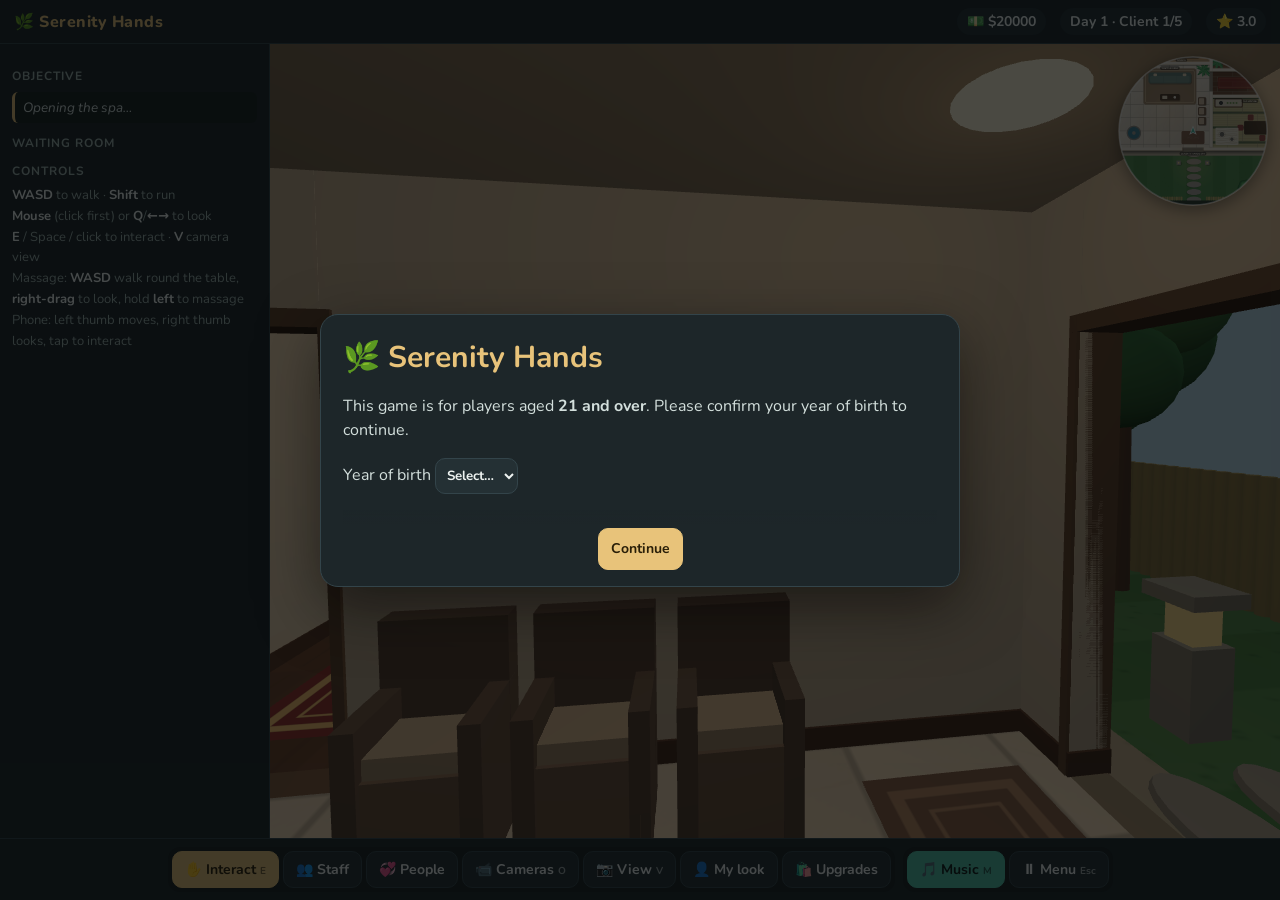
==== commit e7352df2: "Game: live client portrait in the 3D massage view; Body Studio people dressed by the clothing module" ====
--- a/index.html
+++ b/index.html
@@ -5171,6 +5171,7 @@
   for (const [k, oh] of R3.humans) if (k.startsWith('me:')) oh.root.visible = false;
   renderer.render(R3.scene, camera);
   m3Overlays();
+  if (time - (ses.pT || 0) > 1 / 10) { ses.pT = time; drawPortrait(ses.c, ses.curExpr || 'happy', time, !!bubble && bubble.t > 1.4); } // the client card's live portrait
 }
 function m3Overlays() {
   const tg = $('tag3d');
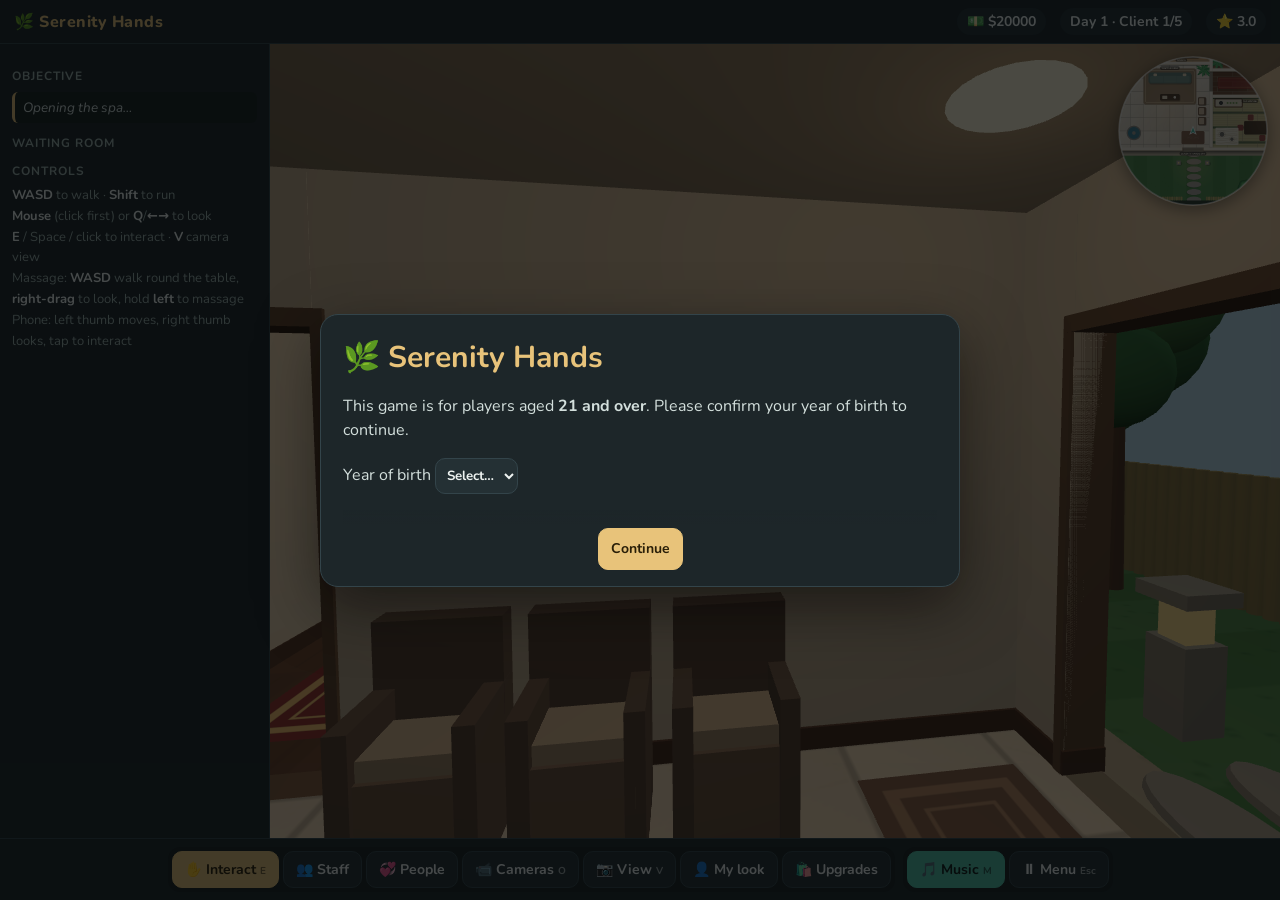
==== commit d8b63e0f: "Body Studio: extension hooks for shape corrections, swimwear and the game cast - core.js calls BS.sh" ====
--- a/index.html
+++ b/index.html
@@ -244,13 +244,16 @@
 <!-- Body Studio: realistic people (MakeHuman CC0 bodies) -->
 <script src="body-studio/assets/body-data.js"></script>
 <script src="body-studio/js/params.js"></script>
+<script src="body-studio/js/cast.js"></script>
 <script src="body-studio/js/core.js"></script>
+<script src="body-studio/js/shape.js"></script>
 <script src="body-studio/js/human.js"></script>
 <script src="body-studio/js/app.js"></script>
 <script src="body-studio/js/skin.js"></script>
 <script src="body-studio/js/hair.js"></script>
 <script src="body-studio/js/fabric.js"></script>
 <script src="body-studio/js/clothing.js"></script>
+<script src="body-studio/js/swimwear.js"></script>
 <script src="body-studio/js/game-bridge.js"></script>
 <script>
 'use strict';
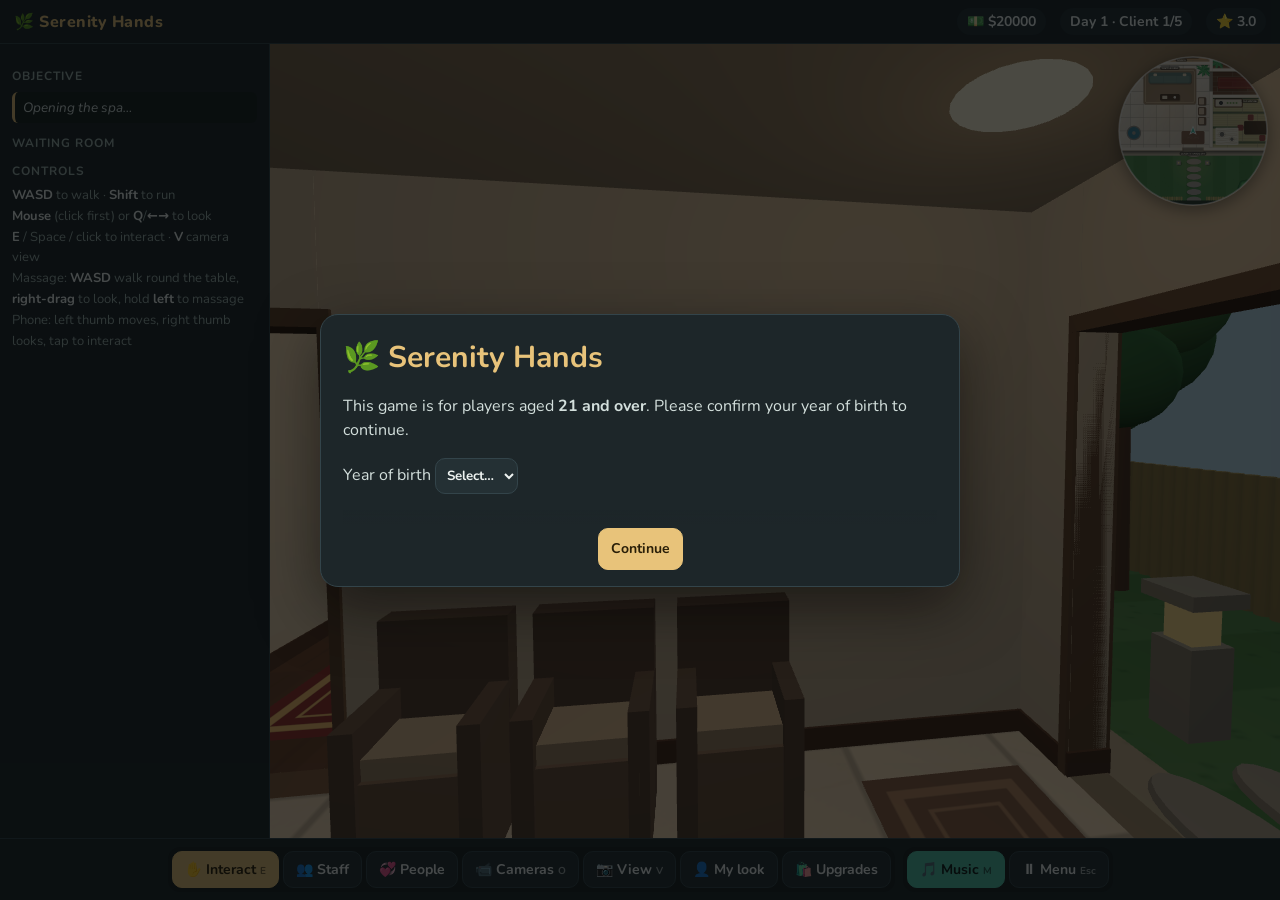
==== commit 3c8d1c65: "Serenity Hands: stub files for home life, the town and massage realism Co-Authored-By: Claude Opus 5" ====
--- a/index.html
+++ b/index.html
@@ -5284,5 +5284,8 @@
 if (ageOk()) showTitle(); else showAgeGate(showTitle);
 requestAnimationFrame(frame);
 </script>
+<script src="game/massage.js"></script>
+<script src="game/home.js"></script>
+<script src="game/town.js"></script>
 </body>
 </html>
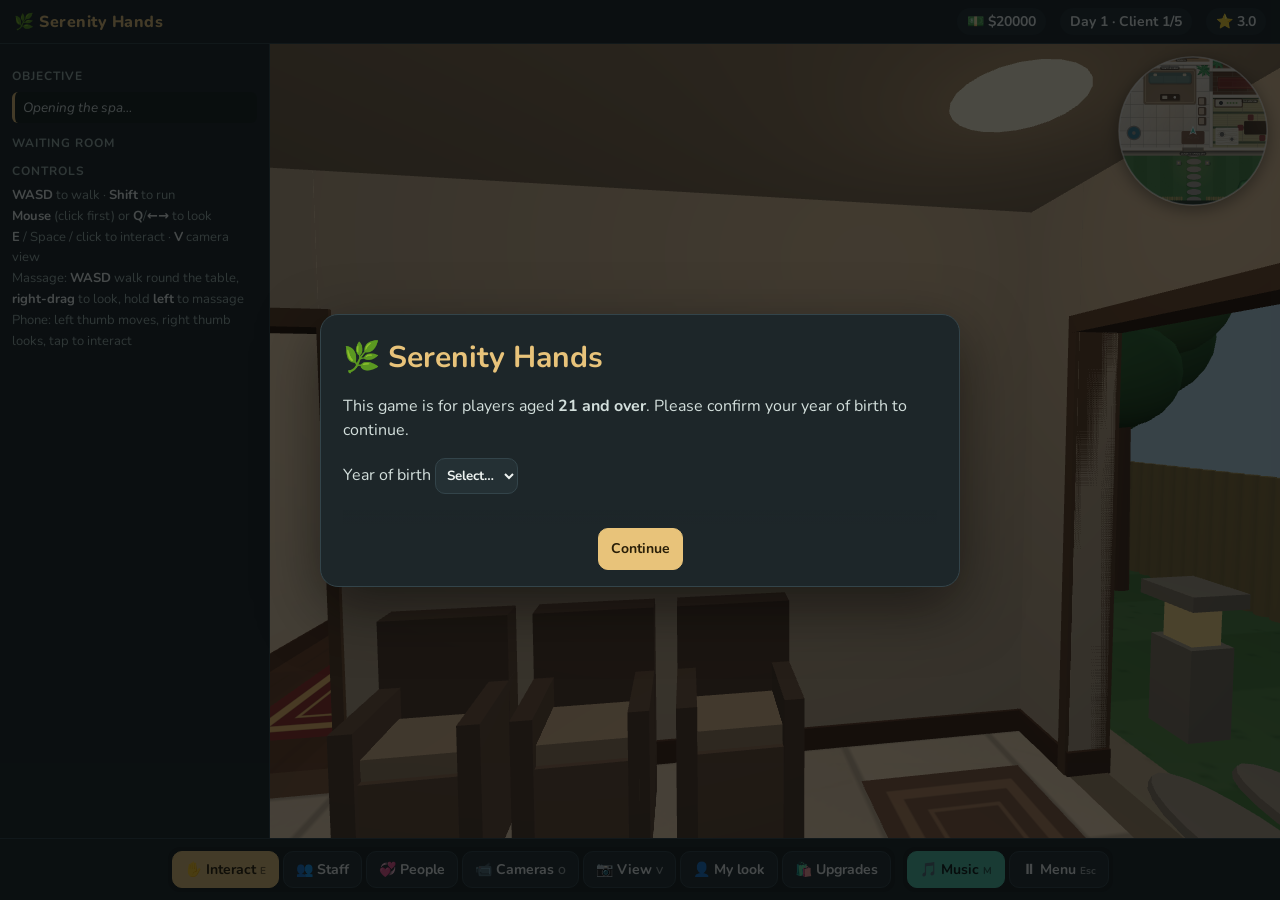
==== commit ac5dfbef: "Work in progress: body shape and the game cast (agents mid-task) Co-Authored-By: Claude Opus 5.5 <no" ====
--- a/index.html
+++ b/index.html
@@ -418,7 +418,7 @@
 const PNAME = ['', 'Light', 'Medium', 'Firm'];
 
 // ---------- Client generation ----------
-function makeClient() {
+function makeClient(opts) {
   const idKey = weighted(Object.fromEntries(Object.entries(IDS).map(([k, v]) => [k, v.w])));
   const id = IDS[idKey];
   const masc = idKey === 'man' || idKey === 'transman';
@@ -449,7 +449,71 @@
   applyBuild(c);
   c.feel = genFeel(c);
   c.price = Math.round({ 30: 45, 60: 80, 90: 110 }[duration] * (0.8 + rep() * 0.07) * (S.owned.decor ? 1.15 : 1) * (S.owned.cert ? 1.2 : 1) * (S.owned.gold ? 1.25 : 1) * ((S.staff || []).length >= 3 ? 1.1 : 1));
+  if (!(opts && opts.noCast)) castInto(c, opts);
   return c;
+}
+// ---------- The cast: everyone you meet is a designed Body Studio character (body-studio/js/cast.js) ----------
+const CAST_V = 1; // bump to re-run migrateCast on old saves
+function castList() { return (window.BS && BS.CAST) || []; }
+function castMember(id) { return id && window.BS && BS.CAST_BY_ID ? BS.CAST_BY_ID[id] : null; }
+function castTaken() { // cast ids already in someone's life: known people, staff, candidates, the guard, anyone on screen
+  const t = new Set(), add = b => { if (b && b.castId) t.add(b.castId); };
+  for (const p of Object.values(S.people || {})) add(p.c && p.c.body);
+  for (const s of S.staff || []) add(s.c && s.c.body);
+  for (const c of S.cands || []) add(c.c && c.c.body);
+  if (S.guardC) add(S.guardC.body);
+  for (const e of ents) add(e.c && e.c.body);
+  if (typeof staffEnts !== 'undefined') for (const st of staffEnts) add(st.s && st.s.c && st.s.c.body);
+  return t;
+}
+function castPick(idKey, filter, taken) { // a free cast member, preferring the wanted identity
+  taken = taken || castTaken();
+  const free = castList().filter(m => !taken.has(m.id) && (!filter || filter(m)));
+  const same = free.filter(m => m.game === idKey);
+  return same.length ? pick(same) : free.length ? pick(free) : null;
+}
+function castBody(b, m) { // the game's own description of a cast member (2D drawing, portraits fallback, tags)
+  const p = JSON.parse(JSON.stringify(m.params)), d = p.details || {}, g = p.gender ?? 0.5;
+  studioLookInto({ body: b }, p);
+  b.castId = m.id; b.bio = m.bio; b.age = p.age;
+  b.build = BUILDS[m.build] ? m.build : m.build === 'thick' ? 'curvy' : 'average'; b.buildLabel = m.buildLabel;
+  b.soft = clamp((p.weight - 0.3) * 1.4, 0, 1); b.muscle = p.muscle > 0.65; b.Hk = 1;
+  b.sw = clamp(76 + g * 16 + (p.muscle - 0.5) * 12 + (d.shoulders || 0) * 6, 72, 106);
+  b.hw = clamp(80 - g * 12 + (p.weight - 0.5) * 14 + (d.hips || 0) * 8 + (d['shape-hourglass'] || 0) * 4 + (d['shape-pear'] || 0) * 5, 60, 96);
+  b.ww = Math.min(clamp(52 + g * 14 + (p.weight - 0.5) * 22 + (d.waist || 0) * 8, 44, 84), b.sw - 10);
+  b.nw = 16 + g * 6; b.ls = b.hw * 0.5;
+  b.freckles = []; if ((p.freckles || 0) > 0.15) for (let i = 0; i < 40; i++) b.freckles.push([rand(330, 560), rand(-0.75, 0.75), rand(0.8, 1.8)]);
+  b.tattoo = null; b.earring = /she|they/.test(p.pronouns || '') && Math.random() < 0.5;
+  return b;
+}
+function castInto(c, opts) { // turn a freshly generated client into a free cast member (keeps the visit itself: request, price, quirks)
+  const m = opts && opts.cast ? castMember(opts.cast) : castPick(c.idKey, opts && opts.filter);
+  if (!m) return c; // everyone's busy: a procedural one-off person
+  const id = IDS[m.game] || IDS.nonbinary;
+  Object.assign(c, { name: m.name, idKey: m.game, idLabel: id.label, pron: m.pronouns, subj: m.pronouns === 'they/them' ? 'they' : id.subj, seed: 1 + castList().indexOf(m) * 0.217 });
+  castBody(c.body, m); c.buildLabel = m.buildLabel; c.look = null;
+  c.feel = genFeel(c);
+  return c;
+}
+function castBio(c, cls) { const b = c && c.body, m = b && castMember(b.castId); return m ? `<div class="${cls || 'd'}" style="opacity:.82;font-size:12.5px;margin:3px 0">${esc(m.bio)}</div>` : ''; }
+function castRefresh(b) { // saved cast people pick up the latest design of their character (name and story stay theirs)
+  const m = b && castMember(b.castId); if (!m) return;
+  const name = b.bsParams && b.bsParams.name; castBody(b, m); if (name) b.bsParams.name = name;
+}
+function migrateCast() { // once per CAST_V: people from older saves become cast members of the same identity, keeping names and relationships
+  if (!castList().length) return;
+  const all = [...Object.values(S.people || {}).map(p => p.c), ...(S.staff || []).map(s => s.c), ...(S.cands || []).map(x => x.c), S.guardC].filter(c => c && c.body);
+  for (const c of all) castRefresh(c.body);
+  if ((S.castV || 0) >= CAST_V) return;
+  const taken = castTaken();
+  for (const c of all) {
+    const b = c.body; if (b.castId || b.bsParams) continue; // already a cast member, or someone from your own Body Studio
+    const idKey = c.idKey || (IDS[Object.keys(IDS).find(k => IDS[k].label === c.idLabel)] ? Object.keys(IDS).find(k => IDS[k].label === c.idLabel) : b.masc ? 'man' : 'woman');
+    const m = castPick(idKey, c === S.guardC ? (x => x.role === 'guard') : null, taken) || (c === S.guardC ? castPick(idKey, null, taken) : null); if (!m) continue;
+    taken.add(m.id); castBody(b, m); b.bsParams.name = c.name;
+    if (c.look) { const mood = c.look.mood; c.look = lookFor(c); c.look.mood = mood || ''; }
+  }
+  S.castV = CAST_V; saveGame();
 }
 
 // ---------- Body layout ----------
@@ -1060,7 +1124,7 @@
     <div class="intro"><canvas id="introP" width="300" height="300"></canvas>
     <div style="flex:1;min-width:220px">
       <div class="cname" style="text-align:left">${esc(c.name)} <span class="pron">${esc(c.pron)}</span></div>
-      <div class="tags" style="justify-content:flex-start"><span class="tag">${esc(c.idLabel)}</span>${bodyTag(c)}<span class="tag">${c.duration} min · ${esc(c.req.service)}</span><span class="tag">💵 $${c.price}</span></div>
+      <div class="tags" style="justify-content:flex-start"><span class="tag">${esc(c.idLabel)}</span>${bodyTag(c)}<span class="tag">${c.duration} min · ${esc(c.req.service)}</span><span class="tag">💵 $${c.price}</span></div>${castBio(c)}
       <div class="req">“${esc(c.req.text)}”</div>
       <p style="font-size:13px;margin:4px 0">Focus: <b>${c.req.focus.map(z => ZLABEL[z]).join(', ')}</b></p>
     </div></div>`,
@@ -1950,7 +2014,7 @@
      ['❓ How to play', () => showHelp(showTitle), '']]);
 }
 function afterLoad() {
-  S.me = S.me || ME_DEFAULT(); studioTherapist(); S.people = S.people || {}; S.gifts = S.gifts || {}; S.staff = S.staff || []; S.home = S.home || {}; migrateStaff(); homeUpgradeSolids();
+  S.me = S.me || ME_DEFAULT(); studioTherapist(); S.people = S.people || {}; S.gifts = S.gifts || {}; S.staff = S.staff || []; S.home = S.home || {}; migrateStaff(); migrateCast(); homeUpgradeSolids();
   if (!S.got20k) { S.got20k = true; S.money = Math.max(S.money, 20000); saveGame(); }
   applyUpgradeSolids(); if (R3) buildUpgrades3D();
   refreshScents(); buildRoom(); refreshUI(true);
@@ -2173,8 +2237,12 @@
   const b = c.body, [top, bottom] = pick(OUTFITS);
   const top3 = b.masc ? pick(['tee', 'hoodie', 'polo', 'sweater', 'linen', 'tank']) : pick(['tee', 'blouse', 'hoodie', 'sweater', 'tank', 'dress', 'polo', 'tee']);
   const skirt = top3 === 'dress' || (!b.masc && Math.random() < 0.3), bot3 = skirt ? 'skirt' : pick(['pants', 'pants', 'shorts']);
-  return { skin: b.skin.base, hairColor: b.hairColor, hair: b.hair, eye: b.eye, masc: b.masc, top, bottom, shoe: pick(['#f4f4f4', '#2b2b2b', '#b07a50', '#c94f4f']),
+  const L = { skin: b.skin.base, hairColor: b.hairColor, hair: b.hair, eye: b.eye, masc: b.masc, top, bottom, shoe: pick(['#f4f4f4', '#2b2b2b', '#b07a50', '#c94f4f']),
     skirt, top3, bot3, H: (b.masc ? rand(1.7, 1.88) : rand(1.56, 1.76)) * (b.Hk || 1), seed: c.seed, ahoge: b.ahoge, neck: pick(['round', 'v']), sw: b.sw / 7.4, ww: b.ww / 6.6, hw: b.hw / 7.2, h: b.masc ? rand(1, 1.07) : rand(0.93, 1.02) };
+  const bp = b.bsParams; // a Body Studio character: their real height and outfit
+  if (bp) { if (bp.heightCm) { L.H = bp.heightCm / 100; L.h = clamp(L.H / 1.72, 0.88, 1.12); } if (bp.outfitColor) L.top = bp.outfitColor; if (bp.outfitColor2) L.bottom = bp.outfitColor2;
+    L.skirt = bp.outfit === 'dress'; L.top3 = { dress: 'dress', sport: 'tank', formal: 'linen', scrubs: 'scrubs' }[bp.outfit] || L.top3; L.bot3 = L.skirt ? 'skirt' : bp.outfit === 'sport' ? 'shorts' : 'pants'; }
+  return L;
 }
 const PLAYER_LOOK = { seed: 1.3, skin: '#d6a27a', hairColor: '#2a221e', hair: 'short', eye: '#4a3020', masc: true, top: '#2d6a6e', bottom: '#24494c', shoe: '#ececec', skirt: false, sw: 13.6, ww: 11.4, hw: 10, h: 1.07 };
 const player = { x: 1000, y: 980, dir: 'up', ph: 0, moving: false, path: null, goal: null, trail: [] };
@@ -2467,7 +2535,7 @@
     <div class="intro"><canvas id="introP" width="300" height="300"></canvas>
     <div style="flex:1;min-width:220px">
       <div class="cname" style="text-align:left">${esc(c.name)} <span class="pron">${esc(c.pron)}</span></div>
-      <div class="tags" style="justify-content:flex-start"><span class="tag">${esc(c.idLabel)}</span>${bodyTag(c)}<span class="tag">${c.duration} min · ${esc(c.req.service)}</span><span class="tag">💵 $${c.price}</span></div>
+      <div class="tags" style="justify-content:flex-start"><span class="tag">${esc(c.idLabel)}</span>${bodyTag(c)}<span class="tag">${c.duration} min · ${esc(c.req.service)}</span><span class="tag">💵 $${c.price}</span></div>${castBio(c)}
       <div class="req">“${esc(c.req.text)}”</div>
       <p style="font-size:13px;margin:4px 0">Focus: <b>${c.req.focus.map(z => ZLABEL[z]).join(', ')}</b></p>
     </div></div>`,
@@ -2859,7 +2927,7 @@
   saveGame();
 }
 function clientFromPerson(p) {
-  const c = makeClient(), keep = JSON.parse(JSON.stringify(p.c));
+  const c = makeClient({ noCast: true }), keep = JSON.parse(JSON.stringify(p.c));
   Object.assign(c, keep, { pid: p.id }); c.look.mood = ''; c.feel = genFeel(c);
   return c;
 }
@@ -2873,7 +2941,7 @@
     const canDate = world.loc !== 'home' && p.aff >= 45 && S.lastDateDay !== S.day && p.status !== 'ex' && !p.upset, canAsk = p.status === 'dating' && p.dates >= 3 && p.status !== 'partner';
     return `<div class="item"><div style="display:flex;gap:10px;align-items:center"><canvas data-pp="${i}" width="120" height="120" style="width:64px;height:64px;border-radius:10px;border:1px solid var(--line)"></canvas>
       <div><div class="t">${esc(p.c.name)} <span class="pron">${esc(p.c.pron)}</span></div><div class="d">${STATUS_LABEL[p.status]}${p.livesIn ? ' · lives with you 🏡' : ''} · ${MOODS[moodOf(p)].label} · ${p.visits} visit${p.visits === 1 ? '' : 's'}${p.dates ? ` · ${p.dates} date${p.dates === 1 ? '' : 's'}` : ''}</div><div>${hearts(p.aff)} <span class="d">${p.aff}/100</span></div></div></div>
-      <div class="d">${p.status === 'acquaintance' ? 'Keep giving great sessions and chatting to become friends.' : `Loves ${p.likes.map(l => TOPIC_LABEL[l]).join(' & ')}. Not into ${TOPIC_LABEL[p.dislike]}.`}</div>
+      ${castBio(p.c)}<div class="d">${p.status === 'acquaintance' ? 'Keep giving great sessions and chatting to become friends.' : `Loves ${p.likes.map(l => TOPIC_LABEL[l]).join(' & ')}. Not into ${TOPIC_LABEL[p.dislike]}.`}</div>
       <div style="display:flex;gap:6px;flex-wrap:wrap">
         <select data-gsel="${i}" ${inv.length && p.giftDay !== S.day ? '' : 'disabled'}>${inv.length ? inv.map(g => `<option value="${g.id}">${g.name} ×${S.gifts[g.id]}</option>`).join('') : '<option>No gifts</option>'}</select>
         <button data-gift="${i}" ${inv.length && p.giftDay !== S.day ? '' : 'disabled'}>🎁 Give</button>
@@ -3239,11 +3307,11 @@
 const ROB_SPOT = { x: 322, y: 908 };
 function scheduleRobbery() { world.robT = Math.random() < (S.day <= 1 ? 0.25 : 0.4) ? rand(70, 220) : -1; }
 function guardC() {
-  if (!S.guardC) { const c = makeClient(); S.guardC = { body: Object.assign({}, c.body, { masc: true, hair: 'short', ahoge: false, clip: false }), seed: c.seed, name: c.name }; }
+  if (!S.guardC) { const c = makeClient({ filter: m => m.role === 'guard' }); S.guardC = { body: c.body.castId ? c.body : Object.assign({}, c.body, { masc: true, hair: 'short', ahoge: false, clip: false }), seed: c.seed, name: c.name, idKey: c.idKey }; }
   return S.guardC;
 }
 function spawnRobber() {
-  const c = makeClient(); c.name = 'Masked robber'; c.pron = '';
+  const c = makeClient({ noCast: true }); c.name = 'Masked robber'; c.pron = '';
   c.body = Object.assign({}, c.body, { hair: 'short', hairColor: '#141414', ahoge: false, clip: false }); c.look = Object.assign(lookFor(c), { top: '#1b1d22', bottom: '#24262c', shoe: '#111111', top3: 'hoodie', bot3: 'pants', skirt: false, mood: 'angry', mask: true });
   const e = { c, robber: true, x: SPOT.door.x, y: SPOT.door.y + 30, dir: 'up', ph: 0, moving: false, path: null, seat: -1, state: 'robApproach', wait: 0, patience: 1, maxPatience: 1, uid: ++uidN, ang: -Math.PI / 2, tasks: [], emote: null, emoteT: 0, robT: 28 };
   ents.push(e);
@@ -4148,7 +4216,7 @@
   return list;
 }
 
-function bodyTag(c) { const b = c.body; return b && b.build ? `<span class="tag">${BUILDS[b.build].label} · ${b.age}</span>` : ''; }
+function bodyTag(c) { const b = c.body; return b && b.build ? `<span class="tag">${b.buildLabel || (BUILDS[b.build] || BUILDS.average).label} · ${b.age}</span>` : ''; }
 
 // =====================================================================
 //  Free choices: walk up to anyone and decide what to do; sit anywhere
@@ -4907,7 +4975,7 @@
   const taken = new Set([...Object.values(S.people || {}).map(p => p.c.studioId), ...ents.map(e => e.c.studioId)].filter(Boolean));
   const list = studioRoster().filter(r => !taken.has(r.id));
   if (!list.length || Math.random() > 0.5) return null;
-  const r = pick(list), p = r.params, c = makeClient(), g = p.gender ?? 0.5;
+  const r = pick(list), p = r.params, c = makeClient({ noCast: true }), g = p.gender ?? 0.5;
   const known = { woman: 'woman', man: 'man', transwoman: 'transwoman', transman: 'transman', nonbinary: 'nonbinary', genderfluid: 'genderfluid', agender: 'nonbinary', intersex: 'nonbinary', twospirit: 'nonbinary' };
   const idKey = known[p.identity] || (g < 0.35 ? 'woman' : g > 0.65 ? 'man' : 'nonbinary'), id = IDS[idKey];
   const label = window.BS && BS.IDENTITIES[p.identity] ? BS.IDENTITIES[p.identity].label : id.label;
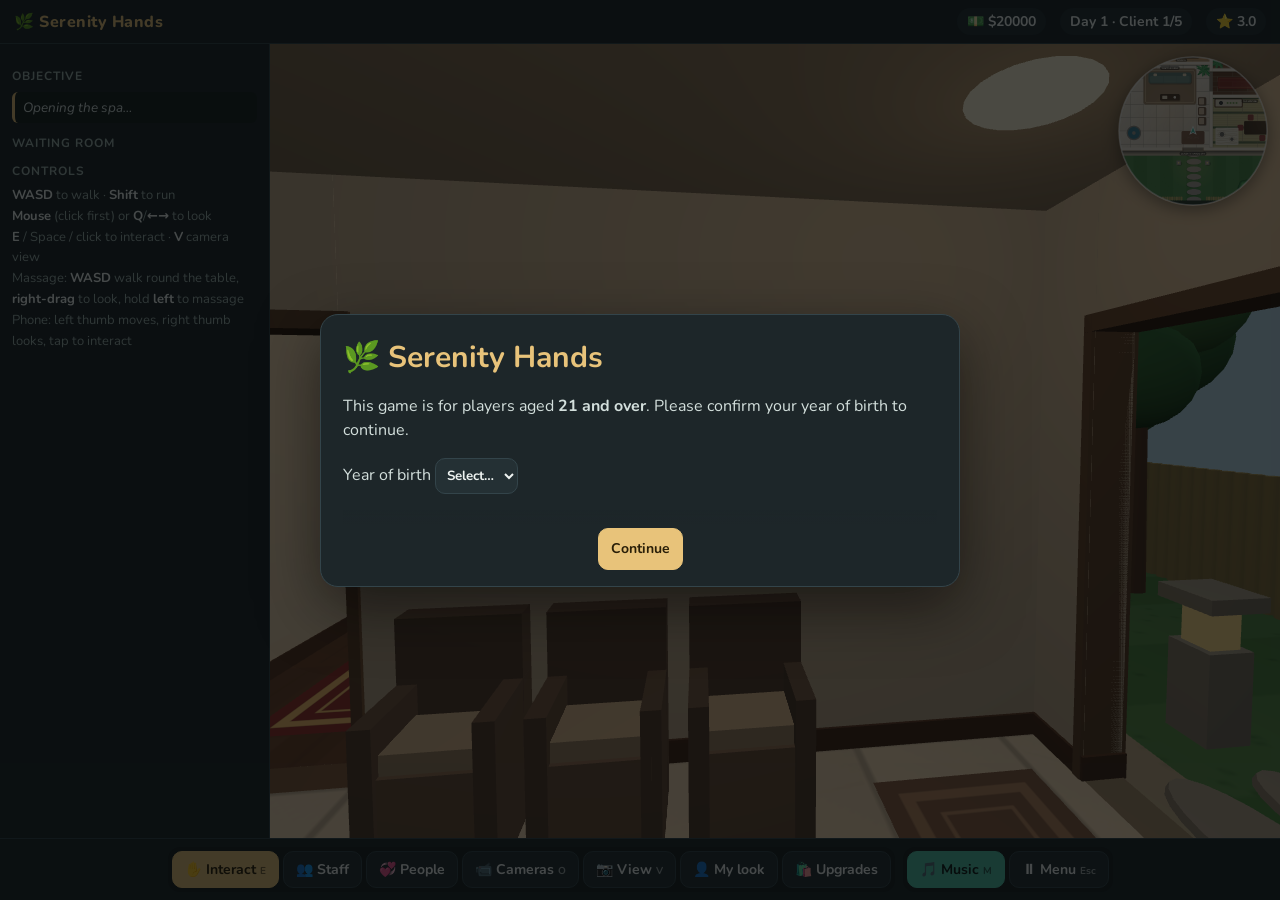
==== commit 49d8a1de: "Work in progress: the game cast, body shape and related game changes (agents mid-task) Co-Authored-B" ====
--- a/index.html
+++ b/index.html
@@ -457,25 +457,28 @@
 function castList() { return (window.BS && BS.CAST) || []; }
 function castMember(id) { return id && window.BS && BS.CAST_BY_ID ? BS.CAST_BY_ID[id] : null; }
 function castTaken() { // cast ids already in someone's life: known people, staff, candidates, the guard, anyone on screen
-  const t = new Set(), add = b => { if (b && b.castId) t.add(b.castId); };
-  for (const p of Object.values(S.people || {})) add(p.c && p.c.body);
-  for (const s of S.staff || []) add(s.c && s.c.body);
-  for (const c of S.cands || []) add(c.c && c.c.body);
-  if (S.guardC) add(S.guardC.body);
-  for (const e of ents) add(e.c && e.c.body);
-  if (typeof staffEnts !== 'undefined') for (const st of staffEnts) add(st.s && st.s.c && st.s.c.body);
+  const t = new Set(), add = c => { if (!c) return; if (c.body && c.body.castId) t.add(c.body.castId); if (c.name) t.names.add(c.name); };
+  t.names = new Set(); // names in use too, so nobody meets two different Camilas
+  for (const p of Object.values(S.people || {})) add(p.c);
+  for (const s of S.staff || []) add(s.c);
+  for (const c of S.cands || []) add(c.c);
+  add(S.guardC);
+  for (const e of ents) add(e.c);
+  if (typeof staffEnts !== 'undefined') for (const st of staffEnts) add(st.s && st.s.c);
   return t;
 }
-function castPick(idKey, filter, taken) { // a free cast member, preferring the wanted identity
+function castPick(idKey, filter, taken, name) { // a free cast member, preferring the wanted identity (and name, when migrating)
   taken = taken || castTaken();
-  const free = castList().filter(m => !taken.has(m.id) && (!filter || filter(m)));
+  const ok = m => !taken.has(m.id) && (!filter || filter(m));
+  const named = name && castList().find(m => m.name === name && ok(m)); if (named) return named;
+  const free = castList().filter(m => ok(m) && !(taken.names && taken.names.has(m.name)));
   const same = free.filter(m => m.game === idKey);
   return same.length ? pick(same) : free.length ? pick(free) : null;
 }
 function castBody(b, m) { // the game's own description of a cast member (2D drawing, portraits fallback, tags)
   const p = JSON.parse(JSON.stringify(m.params)), d = p.details || {}, g = p.gender ?? 0.5;
   studioLookInto({ body: b }, p);
-  b.castId = m.id; b.bio = m.bio; b.age = p.age;
+  b.castId = m.id; b.bio = m.bio; b.age = p.age; b.masc = m.game === 'man' || m.game === 'transman'; // femboys are drawn as in the rest of the game
   b.build = BUILDS[m.build] ? m.build : m.build === 'thick' ? 'curvy' : 'average'; b.buildLabel = m.buildLabel;
   b.soft = clamp((p.weight - 0.3) * 1.4, 0, 1); b.muscle = p.muscle > 0.65; b.Hk = 1;
   b.sw = clamp(76 + g * 16 + (p.muscle - 0.5) * 12 + (d.shoulders || 0) * 6, 72, 106);
@@ -495,7 +498,9 @@
   c.feel = genFeel(c);
   return c;
 }
-function castBio(c, cls) { const b = c && c.body, m = b && castMember(b.castId); return m ? `<div class="${cls || 'd'}" style="opacity:.82;font-size:12.5px;margin:3px 0">${esc(m.bio)}</div>` : ''; }
+function castBio(c, cls) { // their story, when it fits who they are (old saves keep their own pronouns)
+  const b = c && c.body, m = b && castMember(b.castId), same = m && (!c.pron || c.pron.split('/')[0] === m.pronouns.split('/')[0]);
+  return same ? `<div class="${cls || 'd'}" style="opacity:.82;font-size:12.5px;margin:3px 0">${esc(m.bio)}</div>` : ''; }
 function castRefresh(b) { // saved cast people pick up the latest design of their character (name and story stay theirs)
   const m = b && castMember(b.castId); if (!m) return;
   const name = b.bsParams && b.bsParams.name; castBody(b, m); if (name) b.bsParams.name = name;
@@ -509,7 +514,7 @@
   for (const c of all) {
     const b = c.body; if (b.castId || b.bsParams) continue; // already a cast member, or someone from your own Body Studio
     const idKey = c.idKey || (IDS[Object.keys(IDS).find(k => IDS[k].label === c.idLabel)] ? Object.keys(IDS).find(k => IDS[k].label === c.idLabel) : b.masc ? 'man' : 'woman');
-    const m = castPick(idKey, c === S.guardC ? (x => x.role === 'guard') : null, taken) || (c === S.guardC ? castPick(idKey, null, taken) : null); if (!m) continue;
+    const m = castPick(idKey, c === S.guardC ? (x => x.role === 'guard') : null, taken, c.name) || (c === S.guardC ? castPick(idKey, null, taken) : null); if (!m) continue;
     taken.add(m.id); castBody(b, m); b.bsParams.name = c.name;
     if (c.look) { const mood = c.look.mood; c.look = lookFor(c); c.look.mood = mood || ''; }
   }
@@ -5005,7 +5010,7 @@
   if (!h) { h = buildHuman(specFn()); R3.scene.add(h.root); R3.humans.set(key, h); }
   h.seen = true; return h;
 }
-function staffSpec(st) { return specFor(Object.assign({}, st.look, { H: st.look.H || (st.s.c.body.masc ? 1.78 : 1.66), top3: { reception: 'polo', therapist: 'scrubs', cleaner: 'tee', manager: 'linen' }[st.s.role], bot3: 'pants' }), st.s.c.body); }
+function staffSpec(st) { return specFor(Object.assign({}, st.look, { H: st.look.H || (st.s.c.body.masc ? 1.78 : 1.66), top3: { reception: 'polo', therapist: 'scrubs', cleaner: 'tee', manager: 'linen' }[st.s.role], bot3: 'pants' }), st.s.c.body, 'staff'); }
 function syncHumans(third) {
   for (const h of R3.humans.values()) h.seen = false;
   for (const e of ents) {
@@ -5043,7 +5048,7 @@
   }
   // you
   if (S.owned.guard && world.loc === 'spa') {
-    const gc = guardC(), gh = humanFor('guard', () => specFor({ top: '#1f2a44', bottom: '#1f2a44', top3: 'polo', bot3: 'pants', shoe: '#111111', H: 1.86, seed: gc.seed }, gc.body));
+    const gc = guardC(), gh = humanFor('guard', () => specFor({ top: '#1f2a44', bottom: '#1f2a44', top3: 'polo', bot3: 'pants', shoe: '#111111', H: 1.86, seed: gc.seed }, gc.body, 'guard'));
     const rb = robber(); gh.root.position.set(890 * U, 0, 1030 * U); gh.root.rotation.set(0, Math.PI / 2, 0);
     poseHuman(gh, { breath: 0.01 * (0.5 - 0.5 * Math.cos(time * 1.4)), cross: !rb, look: rb ? 0.5 : Math.sin(time * 0.3) * 0.5 });
     if (time - gh.faceT > 0.12) { gh.faceT = time; redrawFace(gh, 'neutral', time, false); } setHumanEmote(gh, '');
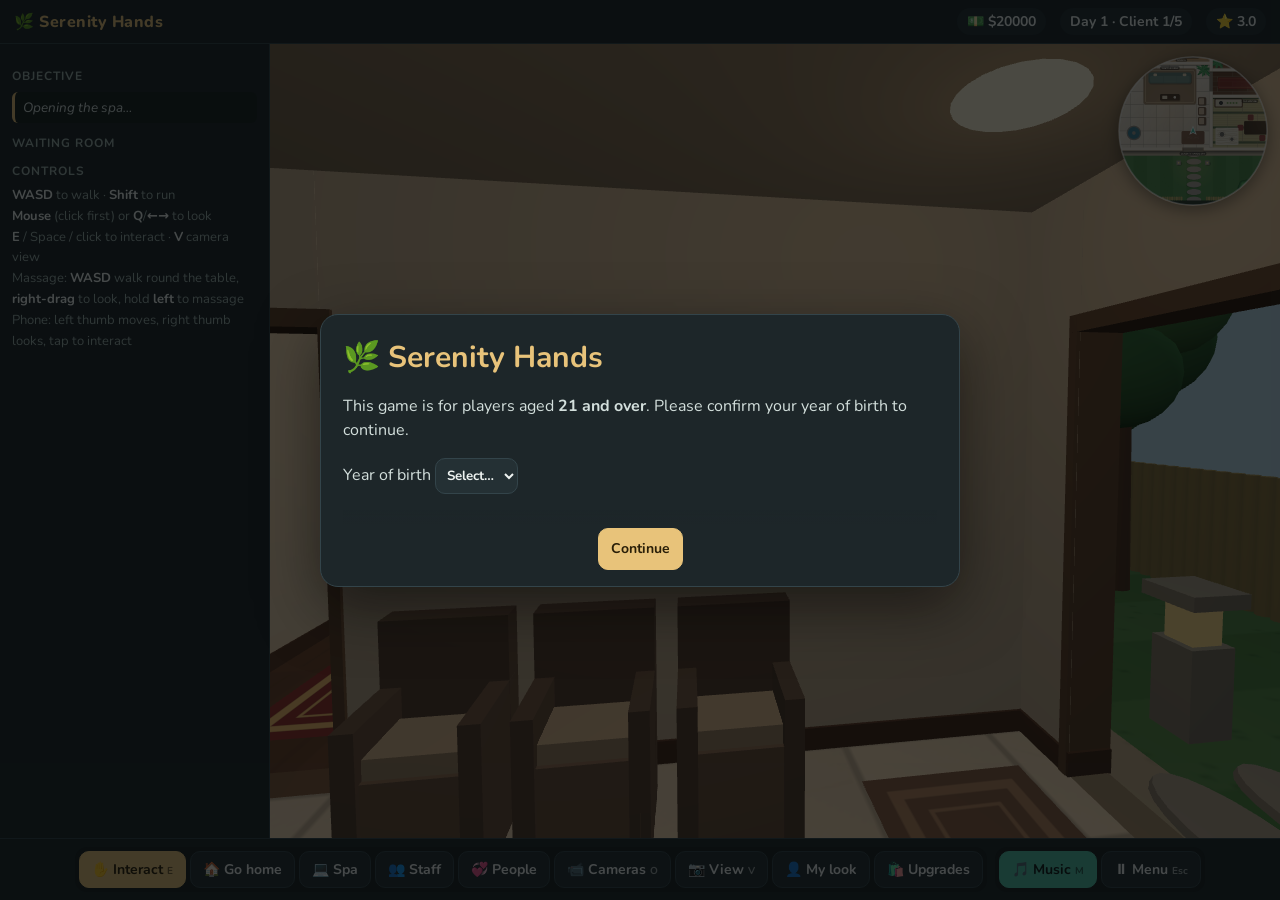
==== commit 11993124: "Serenity Hands: go home any time, run the spa from home, phone numbers, kisses and overnight dates, " ====
--- a/index.html
+++ b/index.html
@@ -255,6 +255,7 @@
 <script src="body-studio/js/clothing.js"></script>
 <script src="body-studio/js/swimwear.js"></script>
 <script src="body-studio/js/game-bridge.js"></script>
+<script src="body-studio/js/textiles.js"></script>
 <script>
 'use strict';
 /* =========================================================
@@ -2939,7 +2940,7 @@
 function hearts(a) { const n = Math.round(a / 20); return '<span style="color:#ff7aa8;letter-spacing:1px">' + '♥'.repeat(n) + '</span><span style="color:#4a5a5e">' + '♥'.repeat(5 - n) + '</span>'; }
 function showPeople(back) {
   S.people = S.people || {}; S.gifts = S.gifts || {};
-  const list = Object.values(S.people).sort((a, b) => b.aff - a.aff);
+  const list = Object.values(S.people).filter(p => !window.hasNumber || hasNumber(p)).sort((a, b) => b.aff - a.aff); // only people whose number you have
   const inv = GIFTS.filter(g => S.gifts[g.id] > 0);
   const card = (p, i) => {
     const canHome = p.aff >= 45 && p.status !== 'ex' && !p.upset && !liveInPartner() && (world.loc === 'home' ? S.homeNight !== S.day && !homeDate() && !(world.dateArriveT > 0) : S.lastDateDay !== S.day && !(S.homeDate && S.homeDate.day === S.day));
@@ -2960,7 +2961,7 @@
   };
   showModal(`<h2>💞 People you know</h2>
     <p>Clients you've treated come back as regulars. Great sessions and friendly chats build affection; at 45+ you can ask them out (one date a day). Keep it sweet: dates are about getting to know each other.</p>
-    <div class="shop">${list.length ? list.map(card).join('') : '<div class="ctl">Nobody yet. Every client you treat becomes someone you know.</div>'}</div>
+    <div class="shop">${list.length ? list.map(card).join('') : '<div class="ctl">No contacts yet. Ask clients for their 📱 number — in the waiting room, or after a great massage — and they\'ll show up here.</div>'}</div>
     <h2 style="margin-top:16px">🎁 Gift shop</h2><p>Balance: <b>$${S.money}</b></p>
     <div class="shop">${GIFTS.map(g => `<div class="item"><div class="t">${g.name}</div><div class="d">+${g.aff} affection · you have ${S.gifts[g.id] || 0}</div><button data-buy="${g.id}" class="primary" ${S.money < g.price ? 'disabled' : ''}>$${g.price}</button></div>`).join('')}<div class="item"><div class="t">💍 Engagement ring</div><div class="d">For a proposal to a partner who lives with you · you have ${S.gifts.ring || 0}</div><button data-ring="1" class="primary" ${S.money < 2500 ? 'disabled' : ''}>$2500</button></div></div>`,
     [['← Back', back, '']]);
@@ -4249,8 +4250,8 @@
     dlg('You', pick(JOKES), [['…', () => dlg(c.name, hit ? pick(['*laughs* Okay, that was good.', 'Ha! I\'m stealing that one.']) : pick(['…Wow. Okay. *polite smile*', 'I\'m going to pretend I didn\'t hear that.']), null)]]); }]);
   if (!e.didCompliment) opts.push(['🌟 Compliment their style', () => { e.didCompliment = true; const ok = (p && p.aff >= 30) || Math.random() < 0.7; setEmote(e, ok ? 'heart' : 'sweat', 2.5); if (ok && p) p.aff = Math.min(100, p.aff + 3);
     dlg(c.name, ok ? pick(['Aww, thank you! I picked this out this morning.', 'Really? You just made my day.']) : pick(['Oh… um, thanks.', 'Haha… thanks, I guess?']), null); }]);
-  if (!p && !e.didNumber) opts.push(['📱 Ask if they want to stay in touch', () => { e.didNumber = true; const ok = c.chatty || Math.random() < 0.5;
-    if (ok) { recordVisit(c, 3, true, true); const q = personOfC(c); if (q) { q.aff = Math.max(q.aff, 22); q.visits = Math.max(0, q.visits - 1); } saveGame(); setEmote(e, 'heart', 2.5); }
+  if ((!p || !(window.hasNumber && hasNumber(p))) && !e.didNumber) opts.push(['📱 Ask for their number', () => { e.didNumber = true; const ok = (p && p.aff >= 30) || c.chatty || Math.random() < 0.5;
+    if (ok) { if (!p) recordVisit(c, 3, true, true); const q = personOfC(c); if (q) { q.number = true; if (!p) { q.aff = Math.max(q.aff, 22); q.visits = Math.max(0, q.visits - 1); } } saveGame(); setEmote(e, 'heart', 2.5); }
     dlg(c.name, ok ? 'Sure! Here, let me put my number in your phone. 📱' : 'Maybe after the massage? I\'m a bit shy, haha.', null); }]);
   const inv = GIFTS.filter(g => (S.gifts || {})[g.id] > 0);
   if (p && inv.length && p.giftDay !== S.day) opts.push([`🎁 Give a gift (${inv[0].name})`, () => { const g = inv[0]; S.gifts[g.id]--; p.giftDay = S.day; p.aff = Math.min(100, p.aff + g.aff); saveGame(); setEmote(e, 'heart', 3); chime(); dlg(c.name, `For me? ${g.name.slice(0, 2)} Oh, you didn't have to… thank you!`, null); }]);
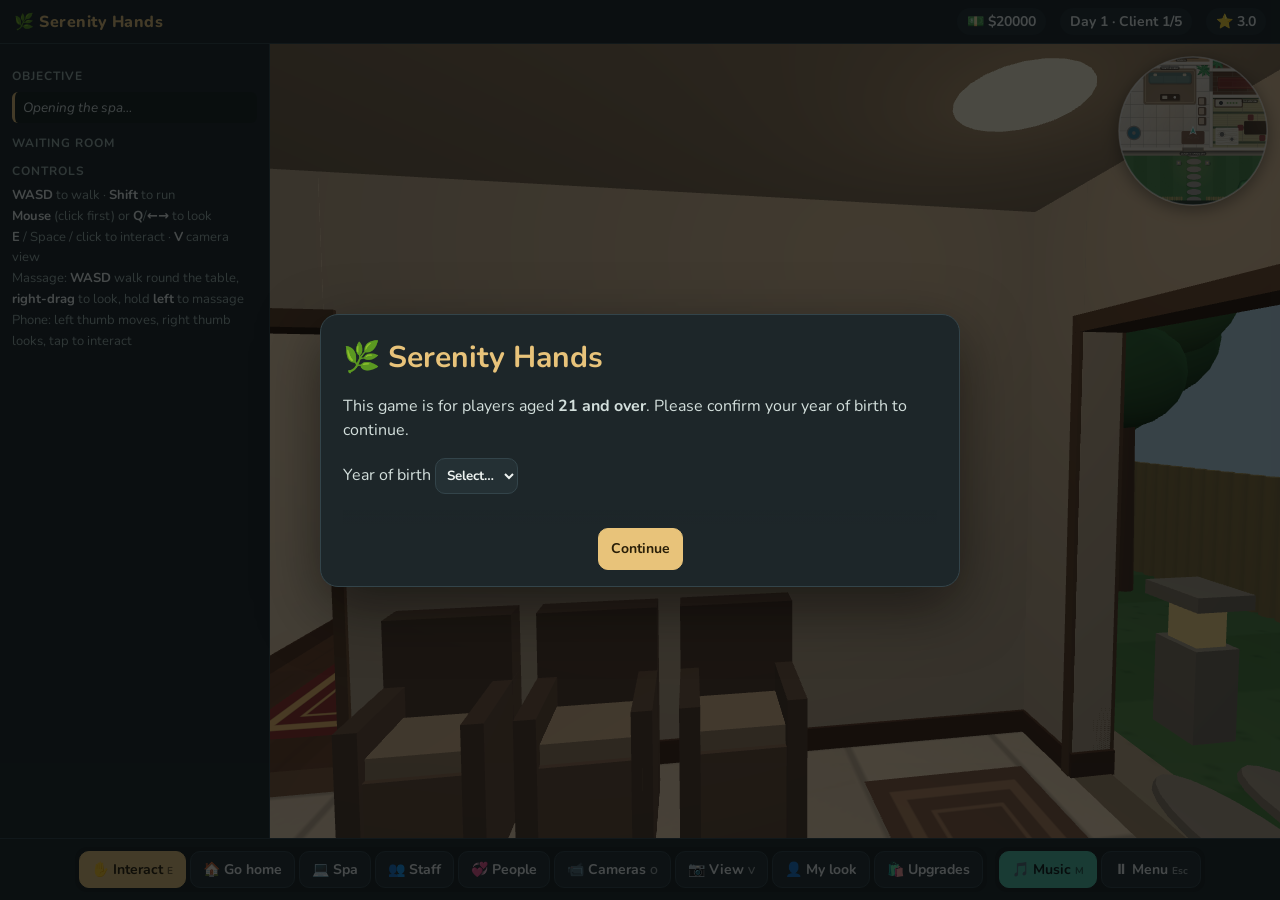
==== commit f2feb5c9: "Serenity Hands: breakups clear your phone, dating staff, texts, birthdays, memories, daylight at hom" ====
--- a/index.html
+++ b/index.html
@@ -4250,7 +4250,7 @@
     dlg('You', pick(JOKES), [['…', () => dlg(c.name, hit ? pick(['*laughs* Okay, that was good.', 'Ha! I\'m stealing that one.']) : pick(['…Wow. Okay. *polite smile*', 'I\'m going to pretend I didn\'t hear that.']), null)]]); }]);
   if (!e.didCompliment) opts.push(['🌟 Compliment their style', () => { e.didCompliment = true; const ok = (p && p.aff >= 30) || Math.random() < 0.7; setEmote(e, ok ? 'heart' : 'sweat', 2.5); if (ok && p) p.aff = Math.min(100, p.aff + 3);
     dlg(c.name, ok ? pick(['Aww, thank you! I picked this out this morning.', 'Really? You just made my day.']) : pick(['Oh… um, thanks.', 'Haha… thanks, I guess?']), null); }]);
-  if ((!p || !(window.hasNumber && hasNumber(p))) && !e.didNumber) opts.push(['📱 Ask for their number', () => { e.didNumber = true; const ok = (p && p.aff >= 30) || c.chatty || Math.random() < 0.5;
+  if ((!p || !(window.hasNumber && hasNumber(p))) && !e.didNumber) opts.push(['📱 Ask for their number', () => { e.didNumber = true; const ok = !(p && p.status === 'ex') && ((p && p.aff >= 30) || c.chatty || Math.random() < 0.5);
     if (ok) { if (!p) recordVisit(c, 3, true, true); const q = personOfC(c); if (q) { q.number = true; if (!p) { q.aff = Math.max(q.aff, 22); q.visits = Math.max(0, q.visits - 1); } } saveGame(); setEmote(e, 'heart', 2.5); }
     dlg(c.name, ok ? 'Sure! Here, let me put my number in your phone. 📱' : 'Maybe after the massage? I\'m a bit shy, haha.', null); }]);
   const inv = GIFTS.filter(g => (S.gifts || {})[g.id] > 0);
@@ -5360,6 +5360,8 @@
 </script>
 <script src="game/massage.js"></script>
 <script src="game/home.js"></script>
+<script src="game/life.js"></script>
+<script src="game/perf.js"></script>
 <script src="game/town.js"></script>
 </body>
 </html>
